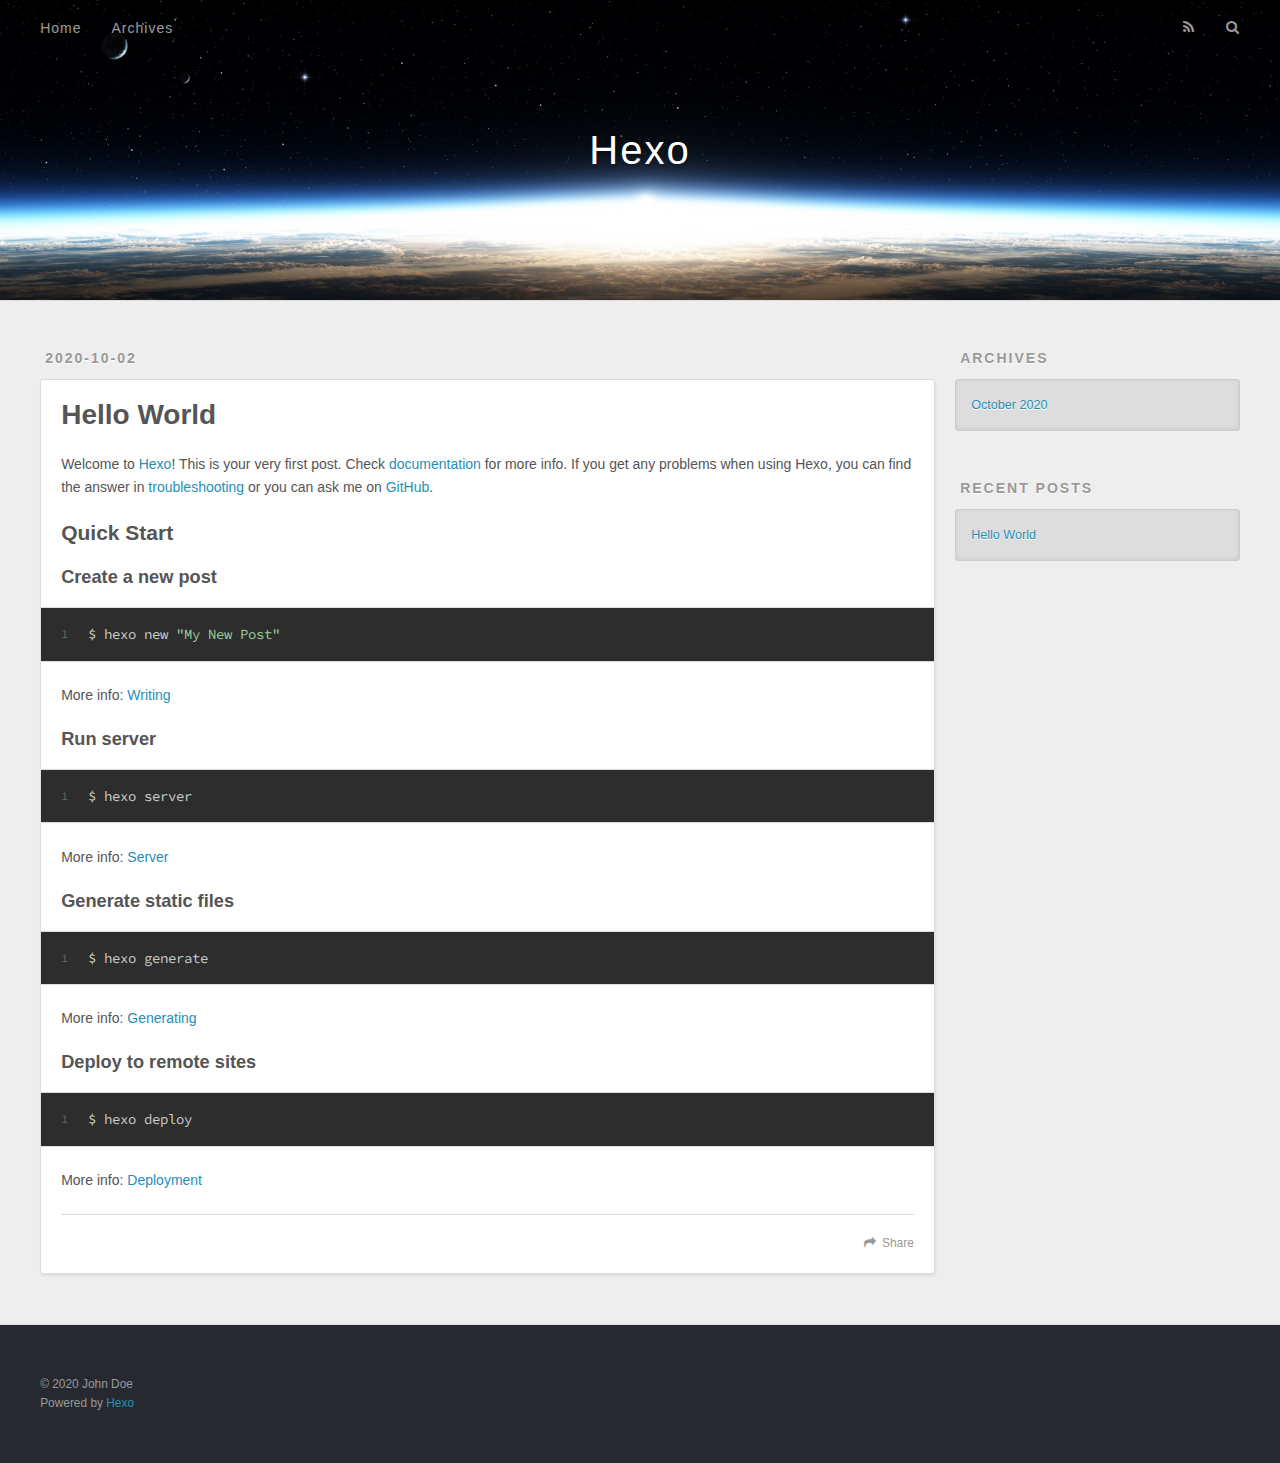
==== index.html @ 6ed50983 "Site updated: 2020-10-05 10:28:28" ====
<!DOCTYPE html>
<html>
<head>
  <meta charset="utf-8">
  

  
  <title>Hexo</title>
  <meta name="viewport" content="width=device-width, initial-scale=1, maximum-scale=1">
  <meta property="og:type" content="website">
<meta property="og:title" content="Hexo">
<meta property="og:url" content="http://example.com/index.html">
<meta property="og:site_name" content="Hexo">
<meta property="og:locale" content="en_US">
<meta property="article:author" content="John Doe">
<meta name="twitter:card" content="summary">
  
    <link rel="alternate" href="/atom.xml" title="Hexo" type="application/atom+xml">
  
  
    <link rel="icon" href="/favicon.png">
  
  
    <link href="//fonts.googleapis.com/css?family=Source+Code+Pro" rel="stylesheet" type="text/css">
  
  
<link rel="stylesheet" href="/css/style.css">

<meta name="generator" content="Hexo 5.2.0"></head>

<body>
  <div id="container">
    <div id="wrap">
      <header id="header">
  <div id="banner"></div>
  <div id="header-outer" class="outer">
    <div id="header-title" class="inner">
      <h1 id="logo-wrap">
        <a href="/" id="logo">Hexo</a>
      </h1>
      
    </div>
    <div id="header-inner" class="inner">
      <nav id="main-nav">
        <a id="main-nav-toggle" class="nav-icon"></a>
        
          <a class="main-nav-link" href="/">Home</a>
        
          <a class="main-nav-link" href="/archives">Archives</a>
        
      </nav>
      <nav id="sub-nav">
        
          <a id="nav-rss-link" class="nav-icon" href="/atom.xml" title="RSS Feed"></a>
        
        <a id="nav-search-btn" class="nav-icon" title="Search"></a>
      </nav>
      <div id="search-form-wrap">
        <form action="//google.com/search" method="get" accept-charset="UTF-8" class="search-form"><input type="search" name="q" class="search-form-input" placeholder="Search"><button type="submit" class="search-form-submit">&#xF002;</button><input type="hidden" name="sitesearch" value="http://example.com"></form>
      </div>
    </div>
  </div>
</header>
      <div class="outer">
        <section id="main">
  
    <article id="post-hello-world" class="article article-type-post" itemscope itemprop="blogPost">
  <div class="article-meta">
    <a href="/2020/10/02/hello-world/" class="article-date">
  <time datetime="2020-10-02T06:26:37.916Z" itemprop="datePublished">2020-10-02</time>
</a>
    
  </div>
  <div class="article-inner">
    
    
      <header class="article-header">
        
  
    <h1 itemprop="name">
      <a class="article-title" href="/2020/10/02/hello-world/">Hello World</a>
    </h1>
  

      </header>
    
    <div class="article-entry" itemprop="articleBody">
      
        <p>Welcome to <a target="_blank" rel="noopener" href="https://hexo.io/">Hexo</a>! This is your very first post. Check <a target="_blank" rel="noopener" href="https://hexo.io/docs/">documentation</a> for more info. If you get any problems when using Hexo, you can find the answer in <a target="_blank" rel="noopener" href="https://hexo.io/docs/troubleshooting.html">troubleshooting</a> or you can ask me on <a target="_blank" rel="noopener" href="https://github.com/hexojs/hexo/issues">GitHub</a>.</p>
<h2 id="Quick-Start"><a href="#Quick-Start" class="headerlink" title="Quick Start"></a>Quick Start</h2><h3 id="Create-a-new-post"><a href="#Create-a-new-post" class="headerlink" title="Create a new post"></a>Create a new post</h3><figure class="highlight bash"><table><tr><td class="gutter"><pre><span class="line">1</span><br></pre></td><td class="code"><pre><span class="line">$ hexo new <span class="string">&quot;My New Post&quot;</span></span><br></pre></td></tr></table></figure>

<p>More info: <a target="_blank" rel="noopener" href="https://hexo.io/docs/writing.html">Writing</a></p>
<h3 id="Run-server"><a href="#Run-server" class="headerlink" title="Run server"></a>Run server</h3><figure class="highlight bash"><table><tr><td class="gutter"><pre><span class="line">1</span><br></pre></td><td class="code"><pre><span class="line">$ hexo server</span><br></pre></td></tr></table></figure>

<p>More info: <a target="_blank" rel="noopener" href="https://hexo.io/docs/server.html">Server</a></p>
<h3 id="Generate-static-files"><a href="#Generate-static-files" class="headerlink" title="Generate static files"></a>Generate static files</h3><figure class="highlight bash"><table><tr><td class="gutter"><pre><span class="line">1</span><br></pre></td><td class="code"><pre><span class="line">$ hexo generate</span><br></pre></td></tr></table></figure>

<p>More info: <a target="_blank" rel="noopener" href="https://hexo.io/docs/generating.html">Generating</a></p>
<h3 id="Deploy-to-remote-sites"><a href="#Deploy-to-remote-sites" class="headerlink" title="Deploy to remote sites"></a>Deploy to remote sites</h3><figure class="highlight bash"><table><tr><td class="gutter"><pre><span class="line">1</span><br></pre></td><td class="code"><pre><span class="line">$ hexo deploy</span><br></pre></td></tr></table></figure>

<p>More info: <a target="_blank" rel="noopener" href="https://hexo.io/docs/one-command-deployment.html">Deployment</a></p>

      
    </div>
    <footer class="article-footer">
      <a data-url="http://example.com/2020/10/02/hello-world/" data-id="ckfrv7r8n0000nu8o061j69uf" class="article-share-link">Share</a>
      
      
    </footer>
  </div>
  
</article>


  


</section>
        
          <aside id="sidebar">
  
    

  
    

  
    
  
    
  <div class="widget-wrap">
    <h3 class="widget-title">Archives</h3>
    <div class="widget">
      <ul class="archive-list"><li class="archive-list-item"><a class="archive-list-link" href="/archives/2020/10/">October 2020</a></li></ul>
    </div>
  </div>


  
    
  <div class="widget-wrap">
    <h3 class="widget-title">Recent Posts</h3>
    <div class="widget">
      <ul>
        
          <li>
            <a href="/2020/10/02/hello-world/">Hello World</a>
          </li>
        
      </ul>
    </div>
  </div>

  
</aside>
        
      </div>
      <footer id="footer">
  
  <div class="outer">
    <div id="footer-info" class="inner">
      &copy; 2020 John Doe<br>
      Powered by <a href="http://hexo.io/" target="_blank">Hexo</a>
    </div>
  </div>
</footer>
    </div>
    <nav id="mobile-nav">
  
    <a href="/" class="mobile-nav-link">Home</a>
  
    <a href="/archives" class="mobile-nav-link">Archives</a>
  
</nav>
    

<script src="//ajax.googleapis.com/ajax/libs/jquery/2.0.3/jquery.min.js"></script>


  
<link rel="stylesheet" href="/fancybox/jquery.fancybox.css">

  
<script src="/fancybox/jquery.fancybox.pack.js"></script>




<script src="/js/script.js"></script>




  </div>
</body>
</html>
---- css/style.css ----
body {
  width: 100%;
}
body:before,
body:after {
  content: "";
  display: table;
}
body:after {
  clear: both;
}
html,
body,
div,
span,
applet,
object,
iframe,
h1,
h2,
h3,
h4,
h5,
h6,
p,
blockquote,
pre,
a,
abbr,
acronym,
address,
big,
cite,
code,
del,
dfn,
em,
img,
ins,
kbd,
q,
s,
samp,
small,
strike,
strong,
sub,
sup,
tt,
var,
dl,
dt,
dd,
ol,
ul,
li,
fieldset,
form,
label,
legend,
table,
caption,
tbody,
tfoot,
thead,
tr,
th,
td {
  margin: 0;
  padding: 0;
  border: 0;
  outline: 0;
  font-weight: inherit;
  font-style: inherit;
  font-family: inherit;
  font-size: 100%;
  vertical-align: baseline;
}
body {
  line-height: 1;
  color: #000;
  background: #fff;
}
ol,
ul {
  list-style: none;
}
table {
  border-collapse: separate;
  border-spacing: 0;
  vertical-align: middle;
}
caption,
th,
td {
  text-align: left;
  font-weight: normal;
  vertical-align: middle;
}
a img {
  border: none;
}
input,
button {
  margin: 0;
  padding: 0;
}
input::-moz-focus-inner,
button::-moz-focus-inner {
  border: 0;
  padding: 0;
}
@font-face {
  font-family: FontAwesome;
  font-style: normal;
  font-weight: normal;
  src: url("fonts/fontawesome-webfont.eot?v=#4.0.3");
  src: url("fonts/fontawesome-webfont.eot?#iefix&v=#4.0.3") format("embedded-opentype"), url("fonts/fontawesome-webfont.woff?v=#4.0.3") format("woff"), url("fonts/fontawesome-webfont.ttf?v=#4.0.3") format("truetype"), url("fonts/fontawesome-webfont.svg#fontawesomeregular?v=#4.0.3") format("svg");
}
html,
body,
#container {
  height: 100%;
}
body {
  background: #eee;
  font: 14px -apple-system, BlinkMacSystemFont, "Segoe UI", "Roboto", "Oxygen", "Ubuntu", "Cantarell", "Fira Sans", "Droid Sans", "Helvetica Neue", sans-serif;
  -webkit-text-size-adjust: 100%;
}
.outer {
  max-width: 1220px;
  margin: 0 auto;
  padding: 0 20px;
}
.outer:before,
.outer:after {
  content: "";
  display: table;
}
.outer:after {
  clear: both;
}
.inner {
  display: inline;
  float: left;
  width: 98.33333333333333%;
  margin: 0 0.833333333333333%;
}
.left,
.alignleft {
  float: left;
}
.right,
.alignright {
  float: right;
}
.clear {
  clear: both;
}
#container {
  position: relative;
}
.mobile-nav-on {
  overflow: hidden;
}
#wrap {
  height: 100%;
  width: 100%;
  position: absolute;
  top: 0;
  left: 0;
  -webkit-transition: 0.2s ease-out;
  -moz-transition: 0.2s ease-out;
  -ms-transition: 0.2s ease-out;
  transition: 0.2s ease-out;
  z-index: 1;
  background: #eee;
}
.mobile-nav-on #wrap {
  left: 280px;
}
@media screen and (min-width: 768px) {
  #main {
    display: inline;
    float: left;
    width: 73.33333333333333%;
    margin: 0 0.833333333333333%;
  }
}
.article-date,
.article-category-link,
.archive-year,
.widget-title {
  text-decoration: none;
  text-transform: uppercase;
  letter-spacing: 2px;
  color: #999;
  margin-bottom: 1em;
  margin-left: 5px;
  line-height: 1em;
  text-shadow: 0 1px #fff;
  font-weight: bold;
}
.article-inner,
.archive-article-inner {
  background: #fff;
  -webkit-box-shadow: 1px 2px 3px #ddd;
  box-shadow: 1px 2px 3px #ddd;
  border: 1px solid #ddd;
  border-radius: 3px;
}
.article-entry h1,
.widget h1 {
  font-size: 2em;
}
.article-entry h2,
.widget h2 {
  font-size: 1.5em;
}
.article-entry h3,
.widget h3 {
  font-size: 1.3em;
}
.article-entry h4,
.widget h4 {
  font-size: 1.2em;
}
.article-entry h5,
.widget h5 {
  font-size: 1em;
}
.article-entry h6,
.widget h6 {
  font-size: 1em;
  color: #999;
}
.article-entry hr,
.widget hr {
  border: 1px dashed #ddd;
}
.article-entry strong,
.widget strong {
  font-weight: bold;
}
.article-entry em,
.widget em,
.article-entry cite,
.widget cite {
  font-style: italic;
}
.article-entry sup,
.widget sup,
.article-entry sub,
.widget sub {
  font-size: 0.75em;
  line-height: 0;
  position: relative;
  vertical-align: baseline;
}
.article-entry sup,
.widget sup {
  top: -0.5em;
}
.article-entry sub,
.widget sub {
  bottom: -0.2em;
}
.article-entry small,
.widget small {
  font-size: 0.85em;
}
.article-entry acronym,
.widget acronym,
.article-entry abbr,
.widget abbr {
  border-bottom: 1px dotted;
}
.article-entry ul,
.widget ul,
.article-entry ol,
.widget ol,
.article-entry dl,
.widget dl {
  margin: 0 20px;
  line-height: 1.6em;
}
.article-entry ul ul,
.widget ul ul,
.article-entry ol ul,
.widget ol ul,
.article-entry ul ol,
.widget ul ol,
.article-entry ol ol,
.widget ol ol {
  margin-top: 0;
  margin-bottom: 0;
}
.article-entry ul,
.widget ul {
  list-style: disc;
}
.article-entry ol,
.widget ol {
  list-style: decimal;
}
.article-entry dt,
.widget dt {
  font-weight: bold;
}
#header {
  height: 300px;
  position: relative;
  border-bottom: 1px solid #ddd;
}
#header:before,
#header:after {
  content: "";
  position: absolute;
  left: 0;
  right: 0;
  height: 40px;
}
#header:before {
  top: 0;
  background: -webkit-linear-gradient(rgba(0,0,0,0.2), transparent);
  background: -moz-linear-gradient(rgba(0,0,0,0.2), transparent);
  background: -ms-linear-gradient(rgba(0,0,0,0.2), transparent);
  background: linear-gradient(rgba(0,0,0,0.2), transparent);
}
#header:after {
  bottom: 0;
  background: -webkit-linear-gradient(transparent, rgba(0,0,0,0.2));
  background: -moz-linear-gradient(transparent, rgba(0,0,0,0.2));
  background: -ms-linear-gradient(transparent, rgba(0,0,0,0.2));
  background: linear-gradient(transparent, rgba(0,0,0,0.2));
}
#header-outer {
  height: 100%;
  position: relative;
}
#header-inner {
  position: relative;
  overflow: hidden;
}
#banner {
  position: absolute;
  top: 0;
  left: 0;
  width: 100%;
  height: 100%;
  background: url("images/banner.jpg") center #000;
  -webkit-background-size: cover;
  -moz-background-size: cover;
  background-size: cover;
  z-index: -1;
}
#header-title {
  text-align: center;
  height: 40px;
  position: absolute;
  top: 50%;
  left: 0;
  margin-top: -20px;
}
#logo,
#subtitle {
  text-decoration: none;
  color: #fff;
  font-weight: 300;
  text-shadow: 0 1px 4px rgba(0,0,0,0.3);
}
#logo {
  font-size: 40px;
  line-height: 40px;
  letter-spacing: 2px;
}
#subtitle {
  font-size: 16px;
  line-height: 16px;
  letter-spacing: 1px;
}
#subtitle-wrap {
  margin-top: 16px;
}
#main-nav {
  float: left;
  margin-left: -15px;
}
.nav-icon,
.main-nav-link {
  float: left;
  color: #fff;
  opacity: 0.6;
  text-decoration: none;
  text-shadow: 0 1px rgba(0,0,0,0.2);
  -webkit-transition: opacity 0.2s;
  -moz-transition: opacity 0.2s;
  -ms-transition: opacity 0.2s;
  transition: opacity 0.2s;
  display: block;
  padding: 20px 15px;
}
.nav-icon:hover,
.main-nav-link:hover {
  opacity: 1;
}
.nav-icon {
  font-family: FontAwesome;
  text-align: center;
  font-size: 14px;
  width: 14px;
  height: 14px;
  padding: 20px 15px;
  position: relative;
  cursor: pointer;
}
.main-nav-link {
  font-weight: 300;
  letter-spacing: 1px;
}
@media screen and (max-width: 479px) {
  .main-nav-link {
    display: none;
  }
}
#main-nav-toggle {
  display: none;
}
#main-nav-toggle:before {
  content: "\f0c9";
}
@media screen and (max-width: 479px) {
  #main-nav-toggle {
    display: block;
  }
}
#sub-nav {
  float: right;
  margin-right: -15px;
}
#nav-rss-link:before {
  content: "\f09e";
}
#nav-search-btn:before {
  content: "\f002";
}
#search-form-wrap {
  position: absolute;
  top: 15px;
  width: 150px;
  height: 30px;
  right: -150px;
  opacity: 0;
  -webkit-transition: 0.2s ease-out;
  -moz-transition: 0.2s ease-out;
  -ms-transition: 0.2s ease-out;
  transition: 0.2s ease-out;
}
#search-form-wrap.on {
  opacity: 1;
  right: 0;
}
@media screen and (max-width: 479px) {
  #search-form-wrap {
    width: 100%;
    right: -100%;
  }
}
.search-form {
  position: absolute;
  top: 0;
  left: 0;
  right: 0;
  background: #fff;
  padding: 5px 15px;
  border-radius: 15px;
  -webkit-box-shadow: 0 0 10px rgba(0,0,0,0.3);
  box-shadow: 0 0 10px rgba(0,0,0,0.3);
}
.search-form-input {
  border: none;
  background: none;
  color: #555;
  width: 100%;
  font: 13px -apple-system, BlinkMacSystemFont, "Segoe UI", "Roboto", "Oxygen", "Ubuntu", "Cantarell", "Fira Sans", "Droid Sans", "Helvetica Neue", sans-serif;
  outline: none;
}
.search-form-input::-webkit-search-results-decoration,
.search-form-input::-webkit-search-cancel-button {
  -webkit-appearance: none;
}
.search-form-submit {
  position: absolute;
  top: 50%;
  right: 10px;
  margin-top: -7px;
  font: 13px FontAwesome;
  border: none;
  background: none;
  color: #bbb;
  cursor: pointer;
}
.search-form-submit:hover,
.search-form-submit:focus {
  color: #777;
}
.article {
  margin: 50px 0;
}
.article-inner {
  overflow: hidden;
}
.article-meta:before,
.article-meta:after {
  content: "";
  display: table;
}
.article-meta:after {
  clear: both;
}
.article-date {
  float: left;
}
.article-category {
  float: left;
  line-height: 1em;
  color: #ccc;
  text-shadow: 0 1px #fff;
  margin-left: 8px;
}
.article-category:before {
  content: "\2022";
}
.article-category-link {
  margin: 0 12px 1em;
}
.article-header {
  padding: 20px 20px 0;
}
.article-title {
  text-decoration: none;
  font-size: 2em;
  font-weight: bold;
  color: #555;
  line-height: 1.1em;
  -webkit-transition: color 0.2s;
  -moz-transition: color 0.2s;
  -ms-transition: color 0.2s;
  transition: color 0.2s;
}
a.article-title:hover {
  color: #258fb8;
}
.article-entry {
  color: #555;
  padding: 0 20px;
}
.article-entry:before,
.article-entry:after {
  content: "";
  display: table;
}
.article-entry:after {
  clear: both;
}
.article-entry p,
.article-entry table {
  line-height: 1.6em;
  margin: 1.6em 0;
}
.article-entry h1,
.article-entry h2,
.article-entry h3,
.article-entry h4,
.article-entry h5,
.article-entry h6 {
  font-weight: bold;
}
.article-entry h1,
.article-entry h2,
.article-entry h3,
.article-entry h4,
.article-entry h5,
.article-entry h6 {
  line-height: 1.1em;
  margin: 1.1em 0;
}
.article-entry a {
  color: #258fb8;
  text-decoration: none;
}
.article-entry a:hover {
  text-decoration: underline;
}
.article-entry ul,
.article-entry ol,
.article-entry dl {
  margin-top: 1.6em;
  margin-bottom: 1.6em;
}
.article-entry img,
.article-entry video {
  max-width: 100%;
  height: auto;
  display: block;
  margin: auto;
}
.article-entry iframe {
  border: none;
}
.article-entry table {
  width: 100%;
  border-collapse: collapse;
  border-spacing: 0;
}
.article-entry th {
  font-weight: bold;
  border-bottom: 3px solid #ddd;
  padding-bottom: 0.5em;
}
.article-entry td {
  border-bottom: 1px solid #ddd;
  padding: 10px 0;
}
.article-entry blockquote {
  font-family: Georgia, "Times New Roman", serif;
  font-size: 1.4em;
  margin: 1.6em 20px;
  text-align: center;
}
.article-entry blockquote footer {
  font-size: 14px;
  margin: 1.6em 0;
  font-family: -apple-system, BlinkMacSystemFont, "Segoe UI", "Roboto", "Oxygen", "Ubuntu", "Cantarell", "Fira Sans", "Droid Sans", "Helvetica Neue", sans-serif;
}
.article-entry blockquote footer cite:before {
  content: "—";
  padding: 0 0.5em;
}
.article-entry .pullquote {
  text-align: left;
  width: 45%;
  margin: 0;
}
.article-entry .pullquote.left {
  margin-left: 0.5em;
  margin-right: 1em;
}
.article-entry .pullquote.right {
  margin-right: 0.5em;
  margin-left: 1em;
}
.article-entry .caption {
  color: #999;
  display: block;
  font-size: 0.9em;
  margin-top: 0.5em;
  position: relative;
  text-align: center;
}
.article-entry .video-container {
  position: relative;
  padding-top: 56.25%;
  height: 0;
  overflow: hidden;
}
.article-entry .video-container iframe,
.article-entry .video-container object,
.article-entry .video-container embed {
  position: absolute;
  top: 0;
  left: 0;
  width: 100%;
  height: 100%;
  margin-top: 0;
}
.article-more-link a {
  display: inline-block;
  line-height: 1em;
  padding: 6px 15px;
  border-radius: 15px;
  background: #eee;
  color: #999;
  text-shadow: 0 1px #fff;
  text-decoration: none;
}
.article-more-link a:hover {
  background: #258fb8;
  color: #fff;
  text-decoration: none;
  text-shadow: 0 1px #1e7293;
}
.article-footer {
  font-size: 0.85em;
  line-height: 1.6em;
  border-top: 1px solid #ddd;
  padding-top: 1.6em;
  margin: 0 20px 20px;
}
.article-footer:before,
.article-footer:after {
  content: "";
  display: table;
}
.article-footer:after {
  clear: both;
}
.article-footer a {
  color: #999;
  text-decoration: none;
}
.article-footer a:hover {
  color: #555;
}
.article-tag-list-item {
  float: left;
  margin-right: 10px;
}
.article-tag-list-link:before {
  content: "#";
}
.article-comment-link {
  float: right;
}
.article-comment-link:before {
  content: "\f075";
  font-family: FontAwesome;
  padding-right: 8px;
}
.article-share-link {
  cursor: pointer;
  float: right;
  margin-left: 20px;
}
.article-share-link:before {
  content: "\f064";
  font-family: FontAwesome;
  padding-right: 6px;
}
#article-nav {
  position: relative;
}
#article-nav:before,
#article-nav:after {
  content: "";
  display: table;
}
#article-nav:after {
  clear: both;
}
@media screen and (min-width: 768px) {
  #article-nav {
    margin: 50px 0;
  }
  #article-nav:before {
    width: 8px;
    height: 8px;
    position: absolute;
    top: 50%;
    left: 50%;
    margin-top: -4px;
    margin-left: -4px;
    content: "";
    border-radius: 50%;
    background: #ddd;
    -webkit-box-shadow: 0 1px 2px #fff;
    box-shadow: 0 1px 2px #fff;
  }
}
.article-nav-link-wrap {
  text-decoration: none;
  text-shadow: 0 1px #fff;
  color: #999;
  -webkit-box-sizing: border-box;
  -moz-box-sizing: border-box;
  box-sizing: border-box;
  margin-top: 50px;
  text-align: center;
  display: block;
}
.article-nav-link-wrap:hover {
  color: #555;
}
@media screen and (min-width: 768px) {
  .article-nav-link-wrap {
    width: 50%;
    margin-top: 0;
  }
}
@media screen and (min-width: 768px) {
  #article-nav-newer {
    float: left;
    text-align: right;
    padding-right: 20px;
  }
}
@media screen and (min-width: 768px) {
  #article-nav-older {
    float: right;
    text-align: left;
    padding-left: 20px;
  }
}
.article-nav-caption {
  text-transform: uppercase;
  letter-spacing: 2px;
  color: #ddd;
  line-height: 1em;
  font-weight: bold;
}
#article-nav-newer .article-nav-caption {
  margin-right: -2px;
}
.article-nav-title {
  font-size: 0.85em;
  line-height: 1.6em;
  margin-top: 0.5em;
}
.article-share-box {
  position: absolute;
  display: none;
  background: #fff;
  -webkit-box-shadow: 1px 2px 10px rgba(0,0,0,0.2);
  box-shadow: 1px 2px 10px rgba(0,0,0,0.2);
  border-radius: 3px;
  margin-left: -145px;
  overflow: hidden;
  z-index: 1;
}
.article-share-box.on {
  display: block;
}
.article-share-input {
  width: 100%;
  background: none;
  -webkit-box-sizing: border-box;
  -moz-box-sizing: border-box;
  box-sizing: border-box;
  font: 14px -apple-system, BlinkMacSystemFont, "Segoe UI", "Roboto", "Oxygen", "Ubuntu", "Cantarell", "Fira Sans", "Droid Sans", "Helvetica Neue", sans-serif;
  padding: 0 15px;
  color: #555;
  outline: none;
  border: 1px solid #ddd;
  border-radius: 3px 3px 0 0;
  height: 36px;
  line-height: 36px;
}
.article-share-links {
  background: #eee;
}
.article-share-links:before,
.article-share-links:after {
  content: "";
  display: table;
}
.article-share-links:after {
  clear: both;
}
.article-share-twitter,
.article-share-facebook,
.article-share-pinterest,
.article-share-google {
  width: 50px;
  height: 36px;
  display: block;
  float: left;
  position: relative;
  color: #999;
  text-shadow: 0 1px #fff;
}
.article-share-twitter:before,
.article-share-facebook:before,
.article-share-pinterest:before,
.article-share-google:before {
  font-size: 20px;
  font-family: FontAwesome;
  width: 20px;
  height: 20px;
  position: absolute;
  top: 50%;
  left: 50%;
  margin-top: -10px;
  margin-left: -10px;
  text-align: center;
}
.article-share-twitter:hover,
.article-share-facebook:hover,
.article-share-pinterest:hover,
.article-share-google:hover {
  color: #fff;
}
.article-share-twitter:before {
  content: "\f099";
}
.article-share-twitter:hover {
  background: #00aced;
  text-shadow: 0 1px #008abe;
}
.article-share-facebook:before {
  content: "\f09a";
}
.article-share-facebook:hover {
  background: #3b5998;
  text-shadow: 0 1px #2f477a;
}
.article-share-pinterest:before {
  content: "\f0d2";
}
.article-share-pinterest:hover {
  background: #cb2027;
  text-shadow: 0 1px #a21a1f;
}
.article-share-google:before {
  content: "\f0d5";
}
.article-share-google:hover {
  background: #dd4b39;
  text-shadow: 0 1px #be3221;
}
.article-gallery {
  background: #000;
  position: relative;
}
.article-gallery-photos {
  position: relative;
  overflow: hidden;
}
.article-gallery-img {
  display: none;
  max-width: 100%;
}
.article-gallery-img:first-child {
  display: block;
}
.article-gallery-img.loaded {
  position: absolute;
  display: block;
}
.article-gallery-img img {
  display: block;
  max-width: 100%;
  margin: 0 auto;
}
#comments {
  background: #fff;
  -webkit-box-shadow: 1px 2px 3px #ddd;
  box-shadow: 1px 2px 3px #ddd;
  padding: 20px;
  border: 1px solid #ddd;
  border-radius: 3px;
  margin: 50px 0;
}
#comments a {
  color: #258fb8;
}
.archives-wrap {
  margin: 50px 0;
}
.archives:before,
.archives:after {
  content: "";
  display: table;
}
.archives:after {
  clear: both;
}
.archive-year-wrap {
  margin-bottom: 1em;
}
.archives {
  -webkit-column-gap: 10px;
  -moz-column-gap: 10px;
  column-gap: 10px;
}
@media screen and (min-width: 480px) and (max-width: 767px) {
  .archives {
    -webkit-column-count: 2;
    -moz-column-count: 2;
    column-count: 2;
  }
}
@media screen and (min-width: 768px) {
  .archives {
    -webkit-column-count: 3;
    -moz-column-count: 3;
    column-count: 3;
  }
}
.archive-article {
  -webkit-column-break-inside: avoid;
  page-break-inside: avoid;
  overflow: hidden;
  break-inside: avoid-column;
}
.archive-article-inner {
  padding: 10px;
  margin-bottom: 15px;
}
.archive-article-title {
  text-decoration: none;
  font-weight: bold;
  color: #555;
  -webkit-transition: color 0.2s;
  -moz-transition: color 0.2s;
  -ms-transition: color 0.2s;
  transition: color 0.2s;
  line-height: 1.6em;
}
.archive-article-title:hover {
  color: #258fb8;
}
.archive-article-footer {
  margin-top: 1em;
}
.archive-article-date {
  color: #999;
  text-decoration: none;
  font-size: 0.85em;
  line-height: 1em;
  margin-bottom: 0.5em;
  display: block;
}
#page-nav {
  margin: 50px auto;
  background: #fff;
  -webkit-box-shadow: 1px 2px 3px #ddd;
  box-shadow: 1px 2px 3px #ddd;
  border: 1px solid #ddd;
  border-radius: 3px;
  text-align: center;
  color: #999;
  overflow: hidden;
}
#page-nav:before,
#page-nav:after {
  content: "";
  display: table;
}
#page-nav:after {
  clear: both;
}
#page-nav a,
#page-nav span {
  padding: 10px 20px;
  line-height: 1;
  height: 2ex;
}
#page-nav a {
  color: #999;
  text-decoration: none;
}
#page-nav a:hover {
  background: #999;
  color: #fff;
}
#page-nav .prev {
  float: left;
}
#page-nav .next {
  float: right;
}
#page-nav .page-number {
  display: inline-block;
}
@media screen and (max-width: 479px) {
  #page-nav .page-number {
    display: none;
  }
}
#page-nav .current {
  color: #555;
  font-weight: bold;
}
#page-nav .space {
  color: #ddd;
}
#footer {
  background: #262a30;
  padding: 50px 0;
  border-top: 1px solid #ddd;
  color: #999;
}
#footer a {
  color: #258fb8;
  text-decoration: none;
}
#footer a:hover {
  text-decoration: underline;
}
#footer-info {
  line-height: 1.6em;
  font-size: 0.85em;
}
.article-entry pre,
.article-entry .highlight {
  background: #2d2d2d;
  margin: 0 -20px;
  padding: 15px 20px;
  border-style: solid;
  border-color: #ddd;
  border-width: 1px 0;
  overflow: auto;
  color: #ccc;
  line-height: 22.400000000000002px;
}
.article-entry .highlight .gutter pre,
.article-entry .gist .gist-file .gist-data .line-numbers {
  color: #666;
  font-size: 0.85em;
}
.article-entry pre,
.article-entry code {
  font-family: "Source Code Pro", Consolas, Monaco, Menlo, Consolas, monospace;
}
.article-entry code {
  background: #eee;
  text-shadow: 0 1px #fff;
  padding: 0 0.3em;
}
.article-entry pre code {
  background: none;
  text-shadow: none;
  padding: 0;
}
.article-entry .highlight pre {
  border: none;
  margin: 0;
  padding: 0;
}
.article-entry .highlight table {
  margin: 0;
  width: auto;
}
.article-entry .highlight td {
  border: none;
  padding: 0;
}
.article-entry .highlight figcaption {
  font-size: 0.85em;
  color: #999;
  line-height: 1em;
  margin-bottom: 1em;
}
.article-entry .highlight figcaption:before,
.article-entry .highlight figcaption:after {
  content: "";
  display: table;
}
.article-entry .highlight figcaption:after {
  clear: both;
}
.article-entry .highlight figcaption a {
  float: right;
}
.article-entry .highlight .gutter pre {
  text-align: right;
  padding-right: 20px;
}
.article-entry .highlight .line {
  height: 22.400000000000002px;
}
.article-entry .highlight .line.marked {
  background: #515151;
}
.article-entry .gist {
  margin: 0 -20px;
  border-style: solid;
  border-color: #ddd;
  border-width: 1px 0;
  background: #2d2d2d;
  padding: 15px 20px 15px 0;
}
.article-entry .gist .gist-file {
  border: none;
  font-family: "Source Code Pro", Consolas, Monaco, Menlo, Consolas, monospace;
  margin: 0;
}
.article-entry .gist .gist-file .gist-data {
  background: none;
  border: none;
}
.article-entry .gist .gist-file .gist-data .line-numbers {
  background: none;
  border: none;
  padding: 0 20px 0 0;
}
.article-entry .gist .gist-file .gist-data .line-data {
  padding: 0 !important;
}
.article-entry .gist .gist-file .highlight {
  margin: 0;
  padding: 0;
  border: none;
}
.article-entry .gist .gist-file .gist-meta {
  background: #2d2d2d;
  color: #999;
  font: 0.85em -apple-system, BlinkMacSystemFont, "Segoe UI", "Roboto", "Oxygen", "Ubuntu", "Cantarell", "Fira Sans", "Droid Sans", "Helvetica Neue", sans-serif;
  text-shadow: 0 0;
  padding: 0;
  margin-top: 1em;
  margin-left: 20px;
}
.article-entry .gist .gist-file .gist-meta a {
  color: #258fb8;
  font-weight: normal;
}
.article-entry .gist .gist-file .gist-meta a:hover {
  text-decoration: underline;
}
pre .comment,
pre .title {
  color: #999;
}
pre .variable,
pre .attribute,
pre .tag,
pre .regexp,
pre .ruby .constant,
pre .xml .tag .title,
pre .xml .pi,
pre .xml .doctype,
pre .html .doctype,
pre .css .id,
pre .css .class,
pre .css .pseudo {
  color: #f2777a;
}
pre .number,
pre .preprocessor,
pre .built_in,
pre .literal,
pre .params,
pre .constant {
  color: #f99157;
}
pre .class,
pre .ruby .class .title,
pre .css .rules .attribute {
  color: #9c9;
}
pre .string,
pre .value,
pre .inheritance,
pre .header,
pre .ruby .symbol,
pre .xml .cdata {
  color: #9c9;
}
pre .css .hexcolor {
  color: #6cc;
}
pre .function,
pre .python .decorator,
pre .python .title,
pre .ruby .function .title,
pre .ruby .title .keyword,
pre .perl .sub,
pre .javascript .title,
pre .coffeescript .title {
  color: #69c;
}
pre .keyword,
pre .javascript .function {
  color: #c9c;
}
@media screen and (max-width: 479px) {
  #mobile-nav {
    position: absolute;
    top: 0;
    left: 0;
    width: 280px;
    height: 100%;
    background: #191919;
    border-right: 1px solid #fff;
  }
}
@media screen and (max-width: 479px) {
  .mobile-nav-link {
    display: block;
    color: #999;
    text-decoration: none;
    padding: 15px 20px;
    font-weight: bold;
  }
  .mobile-nav-link:hover {
    color: #fff;
  }
}
@media screen and (min-width: 768px) {
  #sidebar {
    display: inline;
    float: left;
    width: 23.333333333333332%;
    margin: 0 0.833333333333333%;
  }
}
.widget-wrap {
  margin: 50px 0;
}
.widget {
  color: #777;
  text-shadow: 0 1px #fff;
  background: #ddd;
  -webkit-box-shadow: 0 -1px 4px #ccc inset;
  box-shadow: 0 -1px 4px #ccc inset;
  border: 1px solid #ccc;
  padding: 15px;
  border-radius: 3px;
}
.widget a {
  color: #258fb8;
  text-decoration: none;
}
.widget a:hover {
  text-decoration: underline;
}
.widget ul ul,
.widget ol ul,
.widget dl ul,
.widget ul ol,
.widget ol ol,
.widget dl ol,
.widget ul dl,
.widget ol dl,
.widget dl dl {
  margin-left: 15px;
  list-style: disc;
}
.widget {
  line-height: 1.6em;
  word-wrap: break-word;
  font-size: 0.9em;
}
.widget ul,
.widget ol {
  list-style: none;
  margin: 0;
}
.widget ul ul,
.widget ol ul,
.widget ul ol,
.widget ol ol {
  margin: 0 20px;
}
.widget ul ul,
.widget ol ul {
  list-style: disc;
}
.widget ul ol,
.widget ol ol {
  list-style: decimal;
}
.category-list-count,
.tag-list-count,
.archive-list-count {
  padding-left: 5px;
  color: #999;
  font-size: 0.85em;
}
.category-list-count:before,
.tag-list-count:before,
.archive-list-count:before {
  content: "(";
}
.category-list-count:after,
.tag-list-count:after,
.archive-list-count:after {
  content: ")";
}
.tagcloud a {
  margin-right: 5px;
  display: inline-block;
}
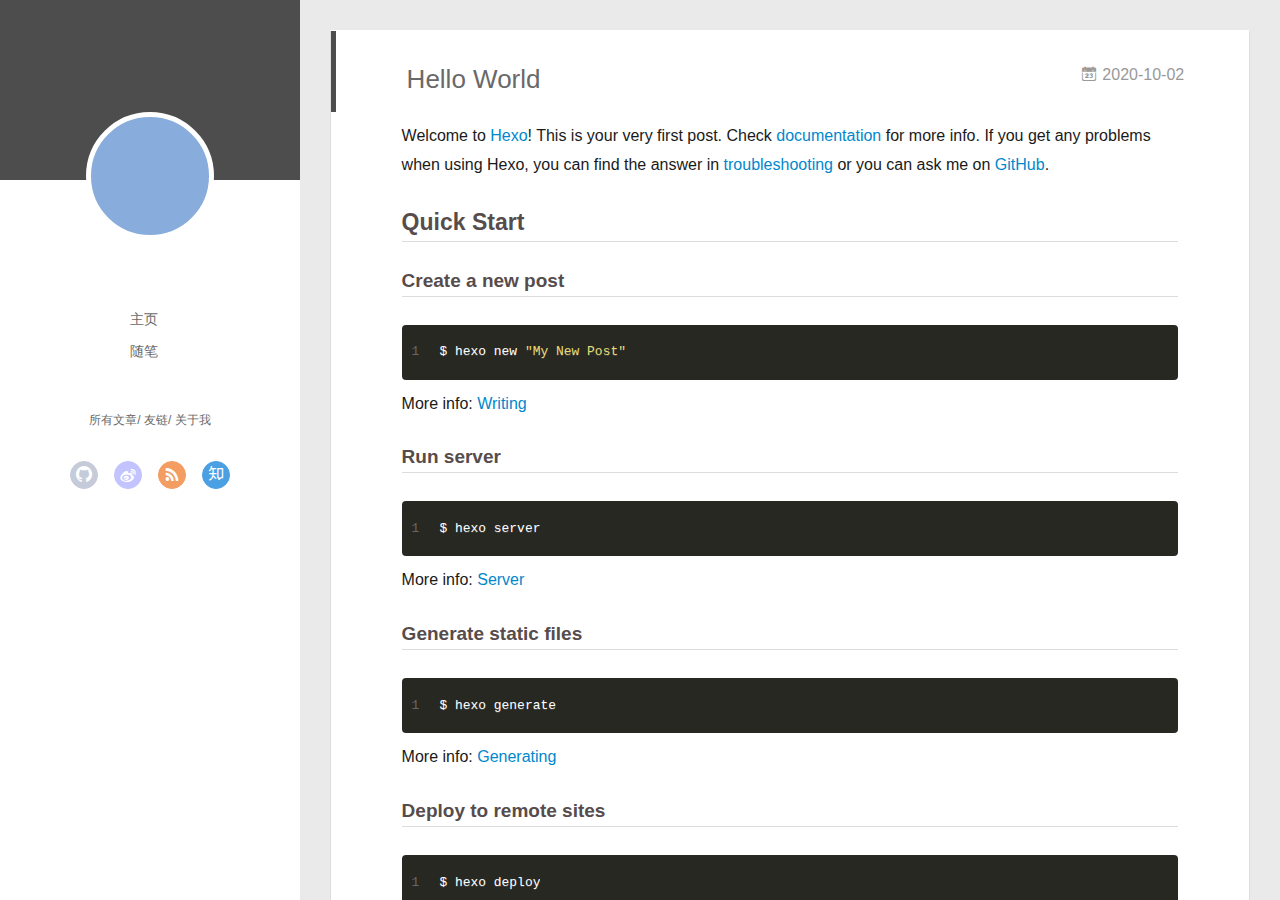
==== commit abdc23ac: "Site updated: 2020-10-05 10:48:00" ====
--- a/index.html
+++ b/index.html
@@ -3,8 +3,9 @@
 <head>
   <meta charset="utf-8">
   
-
-  
+  <meta name="renderer" content="webkit">
+  <meta http-equiv="X-UA-Compatible" content="IE=edge" >
+  <link rel="dns-prefetch" href="http://example.com">
   <title>Hexo</title>
   <meta name="viewport" content="width=device-width, initial-scale=1, maximum-scale=1">
   <meta property="og:type" content="website">
@@ -15,64 +16,144 @@
 <meta property="article:author" content="John Doe">
 <meta name="twitter:card" content="summary">
   
-    <link rel="alternate" href="/atom.xml" title="Hexo" type="application/atom+xml">
+    <link rel="alternative" href="/atom.xml" title="Hexo" type="application/atom+xml">
   
   
     <link rel="icon" href="/favicon.png">
   
-  
-    <link href="//fonts.googleapis.com/css?family=Source+Code+Pro" rel="stylesheet" type="text/css">
-  
-  
-<link rel="stylesheet" href="/css/style.css">
+  <link rel="stylesheet" type="text/css" href="/./main.0cf68a.css">
+  <style type="text/css">
+  
+    #container.show {
+      background: linear-gradient(200deg,#a0cfe4,#e8c37e);
+    }
+  </style>
+  
+
+  
 
 <meta name="generator" content="Hexo 5.2.0"></head>
 
 <body>
-  <div id="container">
-    <div id="wrap">
-      <header id="header">
-  <div id="banner"></div>
-  <div id="header-outer" class="outer">
-    <div id="header-title" class="inner">
-      <h1 id="logo-wrap">
-        <a href="/" id="logo">Hexo</a>
-      </h1>
-      
-    </div>
-    <div id="header-inner" class="inner">
-      <nav id="main-nav">
-        <a id="main-nav-toggle" class="nav-icon"></a>
-        
-          <a class="main-nav-link" href="/">Home</a>
-        
-          <a class="main-nav-link" href="/archives">Archives</a>
-        
-      </nav>
-      <nav id="sub-nav">
-        
-          <a id="nav-rss-link" class="nav-icon" href="/atom.xml" title="RSS Feed"></a>
-        
-        <a id="nav-search-btn" class="nav-icon" title="Search"></a>
-      </nav>
-      <div id="search-form-wrap">
-        <form action="//google.com/search" method="get" accept-charset="UTF-8" class="search-form"><input type="search" name="q" class="search-form-input" placeholder="Search"><button type="submit" class="search-form-submit">&#xF002;</button><input type="hidden" name="sitesearch" value="http://example.com"></form>
-      </div>
-    </div>
-  </div>
-</header>
-      <div class="outer">
-        <section id="main">
-  
-    <article id="post-hello-world" class="article article-type-post" itemscope itemprop="blogPost">
-  <div class="article-meta">
-    <a href="/2020/10/02/hello-world/" class="article-date">
-  <time datetime="2020-10-02T06:26:37.916Z" itemprop="datePublished">2020-10-02</time>
-</a>
-    
-  </div>
+  <div id="container" q-class="show:isCtnShow">
+    <canvas id="anm-canvas" class="anm-canvas"></canvas>
+    <div class="left-col" q-class="show:isShow">
+      
+<div class="overlay" style="background: #4d4d4d"></div>
+<div class="intrude-less">
+	<header id="header" class="inner">
+		<a href="/" class="profilepic">
+			<img src="" class="js-avatar">
+		</a>
+		<hgroup>
+		  <h1 class="header-author"><a href="/"></a></h1>
+		</hgroup>
+		
+
+		<nav class="header-menu">
+			<ul>
+			
+				<li><a href="/">主页</a></li>
+	        
+				<li><a href="/tags/%E9%9A%8F%E7%AC%94/">随笔</a></li>
+	        
+			</ul>
+		</nav>
+		<nav class="header-smart-menu">
+    		
+    			
+    			<a q-on="click: openSlider(e, 'innerArchive')" href="javascript:void(0)">所有文章</a>
+    			
+            
+    			
+    			<a q-on="click: openSlider(e, 'friends')" href="javascript:void(0)">友链</a>
+    			
+            
+    			
+    			<a q-on="click: openSlider(e, 'aboutme')" href="javascript:void(0)">关于我</a>
+    			
+            
+		</nav>
+		<nav class="header-nav">
+			<div class="social">
+				
+					<a class="github" target="_blank" href="#" title="github"><i class="icon-github"></i></a>
+		        
+					<a class="weibo" target="_blank" href="#" title="weibo"><i class="icon-weibo"></i></a>
+		        
+					<a class="rss" target="_blank" href="#" title="rss"><i class="icon-rss"></i></a>
+		        
+					<a class="zhihu" target="_blank" href="#" title="zhihu"><i class="icon-zhihu"></i></a>
+		        
+			</div>
+		</nav>
+	</header>		
+</div>
+
+    </div>
+    <div class="mid-col" q-class="show:isShow,hide:isShow|isFalse">
+      
+<nav id="mobile-nav">
+  	<div class="overlay js-overlay" style="background: #4d4d4d"></div>
+	<div class="btnctn js-mobile-btnctn">
+  		<div class="slider-trigger list" q-on="click: openSlider(e)"><i class="icon icon-sort"></i></div>
+	</div>
+	<div class="intrude-less">
+		<header id="header" class="inner">
+			<div class="profilepic">
+				<img src="" class="js-avatar">
+			</div>
+			<hgroup>
+			  <h1 class="header-author js-header-author"></h1>
+			</hgroup>
+			
+			
+			
+				
+			
+				
+			
+			
+			
+			<nav class="header-nav">
+				<div class="social">
+					
+						<a class="github" target="_blank" href="#" title="github"><i class="icon-github"></i></a>
+			        
+						<a class="weibo" target="_blank" href="#" title="weibo"><i class="icon-weibo"></i></a>
+			        
+						<a class="rss" target="_blank" href="#" title="rss"><i class="icon-rss"></i></a>
+			        
+						<a class="zhihu" target="_blank" href="#" title="zhihu"><i class="icon-zhihu"></i></a>
+			        
+				</div>
+			</nav>
+
+			<nav class="header-menu js-header-menu">
+				<ul style="width: 50%">
+				
+				
+					<li style="width: 50%"><a href="/">主页</a></li>
+		        
+					<li style="width: 50%"><a href="/tags/%E9%9A%8F%E7%AC%94/">随笔</a></li>
+		        
+				</ul>
+			</nav>
+		</header>				
+	</div>
+	<div class="mobile-mask" style="display:none" q-show="isShow"></div>
+</nav>
+
+      <div id="wrapper" class="body-wrap">
+        <div class="menu-l">
+          <div class="canvas-wrap">
+            <canvas data-colors="#eaeaea" data-sectionHeight="100" data-contentId="js-content" id="myCanvas1" class="anm-canvas"></canvas>
+          </div>
+          <div id="js-content" class="content-ll">
+            
+  
+    <article id="post-hello-world" class="article article-type-post  article-index" itemscope itemprop="blogPost">
   <div class="article-inner">
-    
     
       <header class="article-header">
         
@@ -82,6 +163,11 @@
     </h1>
   
 
+        
+        <a href="/2020/10/02/hello-world/" class="archive-article-date">
+  	<time datetime="2020-10-02T06:26:37.916Z" itemprop="datePublished"><i class="icon-calendar icon"></i>2020-10-02</time>
+</a>
+        
       </header>
     
     <div class="article-entry" itemprop="articleBody">
@@ -101,96 +187,292 @@
 <p>More info: <a target="_blank" rel="noopener" href="https://hexo.io/docs/one-command-deployment.html">Deployment</a></p>
 
       
-    </div>
-    <footer class="article-footer">
-      <a data-url="http://example.com/2020/10/02/hello-world/" data-id="ckfrv7r8n0000nu8o061j69uf" class="article-share-link">Share</a>
-      
-      
-    </footer>
+
+      
+    </div>
+    <div class="article-info article-info-index">
+      
+      
+      
+
+      
+        <p class="article-more-link">
+          <a class="article-more-a" href="/2020/10/02/hello-world/">展开全文 >></a>
+        </p>
+      
+
+      
+      <div class="clearfix"></div>
+    </div>
   </div>
-  
 </article>
 
-
-  
-
-
-</section>
-        
-          <aside id="sidebar">
-  
-    
-
-  
-    
-
-  
-    
-  
-    
-  <div class="widget-wrap">
-    <h3 class="widget-title">Archives</h3>
-    <div class="widget">
-      <ul class="archive-list"><li class="archive-list-item"><a class="archive-list-link" href="/archives/2020/10/">October 2020</a></li></ul>
-    </div>
-  </div>
-
-
-  
-    
-  <div class="widget-wrap">
-    <h3 class="widget-title">Recent Posts</h3>
-    <div class="widget">
-      <ul>
-        
-          <li>
-            <a href="/2020/10/02/hello-world/">Hello World</a>
-          </li>
-        
-      </ul>
-    </div>
-  </div>
-
-  
+<aside class="wrap-side-operation">
+    <div class="mod-side-operation">
+        
+        <div class="jump-container" id="js-jump-container" style="display:none;">
+            <a href="javascript:void(0)" class="mod-side-operation__jump-to-top">
+                <i class="icon-font icon-back"></i>
+            </a>
+            <div id="js-jump-plan-container" class="jump-plan-container" style="top: -11px;">
+                <i class="icon-font icon-plane jump-plane"></i>
+            </div>
+        </div>
+        
+        
+    </div>
 </aside>
-        
+
+
+
+
+  
+  
+
+
+          </div>
+        </div>
       </div>
       <footer id="footer">
-  
   <div class="outer">
-    <div id="footer-info" class="inner">
-      &copy; 2020 John Doe<br>
-      Powered by <a href="http://hexo.io/" target="_blank">Hexo</a>
+    <div id="footer-info">
+    	<div class="footer-left">
+    		&copy; 2020 John Doe
+    	</div>
+      	<div class="footer-right">
+      		<a href="http://hexo.io/" target="_blank">Hexo</a>  Theme <a href="https://github.com/litten/hexo-theme-yilia" target="_blank">Yilia</a> by Litten
+      	</div>
     </div>
   </div>
 </footer>
     </div>
-    <nav id="mobile-nav">
-  
-    <a href="/" class="mobile-nav-link">Home</a>
-  
-    <a href="/archives" class="mobile-nav-link">Archives</a>
-  
-</nav>
-    
-
-<script src="//ajax.googleapis.com/ajax/libs/jquery/2.0.3/jquery.min.js"></script>
-
-
-  
-<link rel="stylesheet" href="/fancybox/jquery.fancybox.css">
-
-  
-<script src="/fancybox/jquery.fancybox.pack.js"></script>
-
-
-
-
-<script src="/js/script.js"></script>
-
-
-
-
+    <script>
+	var yiliaConfig = {
+		mathjax: false,
+		isHome: true,
+		isPost: false,
+		isArchive: false,
+		isTag: false,
+		isCategory: false,
+		open_in_new: false,
+		toc_hide_index: true,
+		root: "/",
+		innerArchive: true,
+		showTags: false
+	}
+</script>
+
+<script>!function(t){function n(e){if(r[e])return r[e].exports;var i=r[e]={exports:{},id:e,loaded:!1};return t[e].call(i.exports,i,i.exports,n),i.loaded=!0,i.exports}var r={};n.m=t,n.c=r,n.p="./",n(0)}([function(t,n,r){r(195),t.exports=r(191)},function(t,n,r){var e=r(3),i=r(52),o=r(27),u=r(28),c=r(53),f="prototype",a=function(t,n,r){var s,l,h,v,p=t&a.F,d=t&a.G,y=t&a.S,g=t&a.P,b=t&a.B,m=d?e:y?e[n]||(e[n]={}):(e[n]||{})[f],x=d?i:i[n]||(i[n]={}),w=x[f]||(x[f]={});d&&(r=n);for(s in r)l=!p&&m&&void 0!==m[s],h=(l?m:r)[s],v=b&&l?c(h,e):g&&"function"==typeof h?c(Function.call,h):h,m&&u(m,s,h,t&a.U),x[s]!=h&&o(x,s,v),g&&w[s]!=h&&(w[s]=h)};e.core=i,a.F=1,a.G=2,a.S=4,a.P=8,a.B=16,a.W=32,a.U=64,a.R=128,t.exports=a},function(t,n,r){var e=r(6);t.exports=function(t){if(!e(t))throw TypeError(t+" is not an object!");return t}},function(t,n){var r=t.exports="undefined"!=typeof window&&window.Math==Math?window:"undefined"!=typeof self&&self.Math==Math?self:Function("return this")();"number"==typeof __g&&(__g=r)},function(t,n){t.exports=function(t){try{return!!t()}catch(t){return!0}}},function(t,n){var r=t.exports="undefined"!=typeof window&&window.Math==Math?window:"undefined"!=typeof self&&self.Math==Math?self:Function("return this")();"number"==typeof __g&&(__g=r)},function(t,n){t.exports=function(t){return"object"==typeof t?null!==t:"function"==typeof t}},function(t,n,r){var e=r(126)("wks"),i=r(76),o=r(3).Symbol,u="function"==typeof o;(t.exports=function(t){return e[t]||(e[t]=u&&o[t]||(u?o:i)("Symbol."+t))}).store=e},function(t,n){var r={}.hasOwnProperty;t.exports=function(t,n){return r.call(t,n)}},function(t,n,r){var e=r(94),i=r(33);t.exports=function(t){return e(i(t))}},function(t,n,r){t.exports=!r(4)(function(){return 7!=Object.defineProperty({},"a",{get:function(){return 7}}).a})},function(t,n,r){var e=r(2),i=r(167),o=r(50),u=Object.defineProperty;n.f=r(10)?Object.defineProperty:function(t,n,r){if(e(t),n=o(n,!0),e(r),i)try{return u(t,n,r)}catch(t){}if("get"in r||"set"in r)throw TypeError("Accessors not supported!");return"value"in r&&(t[n]=r.value),t}},function(t,n,r){t.exports=!r(18)(function(){return 7!=Object.defineProperty({},"a",{get:function(){return 7}}).a})},function(t,n,r){var e=r(14),i=r(22);t.exports=r(12)?function(t,n,r){return e.f(t,n,i(1,r))}:function(t,n,r){return t[n]=r,t}},function(t,n,r){var e=r(20),i=r(58),o=r(42),u=Object.defineProperty;n.f=r(12)?Object.defineProperty:function(t,n,r){if(e(t),n=o(n,!0),e(r),i)try{return u(t,n,r)}catch(t){}if("get"in r||"set"in r)throw TypeError("Accessors not supported!");return"value"in r&&(t[n]=r.value),t}},function(t,n,r){var e=r(40)("wks"),i=r(23),o=r(5).Symbol,u="function"==typeof o;(t.exports=function(t){return e[t]||(e[t]=u&&o[t]||(u?o:i)("Symbol."+t))}).store=e},function(t,n,r){var e=r(67),i=Math.min;t.exports=function(t){return t>0?i(e(t),9007199254740991):0}},function(t,n,r){var e=r(46);t.exports=function(t){return Object(e(t))}},function(t,n){t.exports=function(t){try{return!!t()}catch(t){return!0}}},function(t,n,r){var e=r(63),i=r(34);t.exports=Object.keys||function(t){return e(t,i)}},function(t,n,r){var e=r(21);t.exports=function(t){if(!e(t))throw TypeError(t+" is not an object!");return t}},function(t,n){t.exports=function(t){return"object"==typeof t?null!==t:"function"==typeof t}},function(t,n){t.exports=function(t,n){return{enumerable:!(1&t),configurable:!(2&t),writable:!(4&t),value:n}}},function(t,n){var r=0,e=Math.random();t.exports=function(t){return"Symbol(".concat(void 0===t?"":t,")_",(++r+e).toString(36))}},function(t,n){var r={}.hasOwnProperty;t.exports=function(t,n){return r.call(t,n)}},function(t,n){var r=t.exports={version:"2.4.0"};"number"==typeof __e&&(__e=r)},function(t,n){t.exports=function(t){if("function"!=typeof t)throw TypeError(t+" is not a function!");return t}},function(t,n,r){var e=r(11),i=r(66);t.exports=r(10)?function(t,n,r){return e.f(t,n,i(1,r))}:function(t,n,r){return t[n]=r,t}},function(t,n,r){var e=r(3),i=r(27),o=r(24),u=r(76)("src"),c="toString",f=Function[c],a=(""+f).split(c);r(52).inspectSource=function(t){return f.call(t)},(t.exports=function(t,n,r,c){var f="function"==typeof r;f&&(o(r,"name")||i(r,"name",n)),t[n]!==r&&(f&&(o(r,u)||i(r,u,t[n]?""+t[n]:a.join(String(n)))),t===e?t[n]=r:c?t[n]?t[n]=r:i(t,n,r):(delete t[n],i(t,n,r)))})(Function.prototype,c,function(){return"function"==typeof this&&this[u]||f.call(this)})},function(t,n,r){var e=r(1),i=r(4),o=r(46),u=function(t,n,r,e){var i=String(o(t)),u="<"+n;return""!==r&&(u+=" "+r+'="'+String(e).replace(/"/g,"&quot;")+'"'),u+">"+i+"</"+n+">"};t.exports=function(t,n){var r={};r[t]=n(u),e(e.P+e.F*i(function(){var n=""[t]('"');return n!==n.toLowerCase()||n.split('"').length>3}),"String",r)}},function(t,n,r){var e=r(115),i=r(46);t.exports=function(t){return e(i(t))}},function(t,n,r){var e=r(116),i=r(66),o=r(30),u=r(50),c=r(24),f=r(167),a=Object.getOwnPropertyDescriptor;n.f=r(10)?a:function(t,n){if(t=o(t),n=u(n,!0),f)try{return a(t,n)}catch(t){}if(c(t,n))return i(!e.f.call(t,n),t[n])}},function(t,n,r){var e=r(24),i=r(17),o=r(145)("IE_PROTO"),u=Object.prototype;t.exports=Object.getPrototypeOf||function(t){return t=i(t),e(t,o)?t[o]:"function"==typeof t.constructor&&t instanceof t.constructor?t.constructor.prototype:t instanceof Object?u:null}},function(t,n){t.exports=function(t){if(void 0==t)throw TypeError("Can't call method on  "+t);return t}},function(t,n){t.exports="constructor,hasOwnProperty,isPrototypeOf,propertyIsEnumerable,toLocaleString,toString,valueOf".split(",")},function(t,n){t.exports={}},function(t,n){t.exports=!0},function(t,n){n.f={}.propertyIsEnumerable},function(t,n,r){var e=r(14).f,i=r(8),o=r(15)("toStringTag");t.exports=function(t,n,r){t&&!i(t=r?t:t.prototype,o)&&e(t,o,{configurable:!0,value:n})}},function(t,n,r){var e=r(40)("keys"),i=r(23);t.exports=function(t){return e[t]||(e[t]=i(t))}},function(t,n,r){var e=r(5),i="__core-js_shared__",o=e[i]||(e[i]={});t.exports=function(t){return o[t]||(o[t]={})}},function(t,n){var r=Math.ceil,e=Math.floor;t.exports=function(t){return isNaN(t=+t)?0:(t>0?e:r)(t)}},function(t,n,r){var e=r(21);t.exports=function(t,n){if(!e(t))return t;var r,i;if(n&&"function"==typeof(r=t.toString)&&!e(i=r.call(t)))return i;if("function"==typeof(r=t.valueOf)&&!e(i=r.call(t)))return i;if(!n&&"function"==typeof(r=t.toString)&&!e(i=r.call(t)))return i;throw TypeError("Can't convert object to primitive value")}},function(t,n,r){var e=r(5),i=r(25),o=r(36),u=r(44),c=r(14).f;t.exports=function(t){var n=i.Symbol||(i.Symbol=o?{}:e.Symbol||{});"_"==t.charAt(0)||t in n||c(n,t,{value:u.f(t)})}},function(t,n,r){n.f=r(15)},function(t,n){var r={}.toString;t.exports=function(t){return r.call(t).slice(8,-1)}},function(t,n){t.exports=function(t){if(void 0==t)throw TypeError("Can't call method on  "+t);return t}},function(t,n,r){var e=r(4);t.exports=function(t,n){return!!t&&e(function(){n?t.call(null,function(){},1):t.call(null)})}},function(t,n,r){var e=r(53),i=r(115),o=r(17),u=r(16),c=r(203);t.exports=function(t,n){var r=1==t,f=2==t,a=3==t,s=4==t,l=6==t,h=5==t||l,v=n||c;return function(n,c,p){for(var d,y,g=o(n),b=i(g),m=e(c,p,3),x=u(b.length),w=0,S=r?v(n,x):f?v(n,0):void 0;x>w;w++)if((h||w in b)&&(d=b[w],y=m(d,w,g),t))if(r)S[w]=y;else if(y)switch(t){case 3:return!0;case 5:return d;case 6:return w;case 2:S.push(d)}else if(s)return!1;return l?-1:a||s?s:S}}},function(t,n,r){var e=r(1),i=r(52),o=r(4);t.exports=function(t,n){var r=(i.Object||{})[t]||Object[t],u={};u[t]=n(r),e(e.S+e.F*o(function(){r(1)}),"Object",u)}},function(t,n,r){var e=r(6);t.exports=function(t,n){if(!e(t))return t;var r,i;if(n&&"function"==typeof(r=t.toString)&&!e(i=r.call(t)))return i;if("function"==typeof(r=t.valueOf)&&!e(i=r.call(t)))return i;if(!n&&"function"==typeof(r=t.toString)&&!e(i=r.call(t)))return i;throw TypeError("Can't convert object to primitive value")}},function(t,n,r){var e=r(5),i=r(25),o=r(91),u=r(13),c="prototype",f=function(t,n,r){var a,s,l,h=t&f.F,v=t&f.G,p=t&f.S,d=t&f.P,y=t&f.B,g=t&f.W,b=v?i:i[n]||(i[n]={}),m=b[c],x=v?e:p?e[n]:(e[n]||{})[c];v&&(r=n);for(a in r)(s=!h&&x&&void 0!==x[a])&&a in b||(l=s?x[a]:r[a],b[a]=v&&"function"!=typeof x[a]?r[a]:y&&s?o(l,e):g&&x[a]==l?function(t){var n=function(n,r,e){if(this instanceof t){switch(arguments.length){case 0:return new t;case 1:return new t(n);case 2:return new t(n,r)}return new t(n,r,e)}return t.apply(this,arguments)};return n[c]=t[c],n}(l):d&&"function"==typeof l?o(Function.call,l):l,d&&((b.virtual||(b.virtual={}))[a]=l,t&f.R&&m&&!m[a]&&u(m,a,l)))};f.F=1,f.G=2,f.S=4,f.P=8,f.B=16,f.W=32,f.U=64,f.R=128,t.exports=f},function(t,n){var r=t.exports={version:"2.4.0"};"number"==typeof __e&&(__e=r)},function(t,n,r){var e=r(26);t.exports=function(t,n,r){if(e(t),void 0===n)return t;switch(r){case 1:return function(r){return t.call(n,r)};case 2:return function(r,e){return t.call(n,r,e)};case 3:return function(r,e,i){return t.call(n,r,e,i)}}return function(){return t.apply(n,arguments)}}},function(t,n,r){var e=r(183),i=r(1),o=r(126)("metadata"),u=o.store||(o.store=new(r(186))),c=function(t,n,r){var i=u.get(t);if(!i){if(!r)return;u.set(t,i=new e)}var o=i.get(n);if(!o){if(!r)return;i.set(n,o=new e)}return o},f=function(t,n,r){var e=c(n,r,!1);return void 0!==e&&e.has(t)},a=function(t,n,r){var e=c(n,r,!1);return void 0===e?void 0:e.get(t)},s=function(t,n,r,e){c(r,e,!0).set(t,n)},l=function(t,n){var r=c(t,n,!1),e=[];return r&&r.forEach(function(t,n){e.push(n)}),e},h=function(t){return void 0===t||"symbol"==typeof t?t:String(t)},v=function(t){i(i.S,"Reflect",t)};t.exports={store:u,map:c,has:f,get:a,set:s,keys:l,key:h,exp:v}},function(t,n,r){"use strict";if(r(10)){var e=r(69),i=r(3),o=r(4),u=r(1),c=r(127),f=r(152),a=r(53),s=r(68),l=r(66),h=r(27),v=r(73),p=r(67),d=r(16),y=r(75),g=r(50),b=r(24),m=r(180),x=r(114),w=r(6),S=r(17),_=r(137),O=r(70),E=r(32),P=r(71).f,j=r(154),F=r(76),M=r(7),A=r(48),N=r(117),T=r(146),I=r(155),k=r(80),L=r(123),R=r(74),C=r(130),D=r(160),U=r(11),W=r(31),G=U.f,B=W.f,V=i.RangeError,z=i.TypeError,q=i.Uint8Array,K="ArrayBuffer",J="Shared"+K,Y="BYTES_PER_ELEMENT",H="prototype",$=Array[H],X=f.ArrayBuffer,Q=f.DataView,Z=A(0),tt=A(2),nt=A(3),rt=A(4),et=A(5),it=A(6),ot=N(!0),ut=N(!1),ct=I.values,ft=I.keys,at=I.entries,st=$.lastIndexOf,lt=$.reduce,ht=$.reduceRight,vt=$.join,pt=$.sort,dt=$.slice,yt=$.toString,gt=$.toLocaleString,bt=M("iterator"),mt=M("toStringTag"),xt=F("typed_constructor"),wt=F("def_constructor"),St=c.CONSTR,_t=c.TYPED,Ot=c.VIEW,Et="Wrong length!",Pt=A(1,function(t,n){return Tt(T(t,t[wt]),n)}),jt=o(function(){return 1===new q(new Uint16Array([1]).buffer)[0]}),Ft=!!q&&!!q[H].set&&o(function(){new q(1).set({})}),Mt=function(t,n){if(void 0===t)throw z(Et);var r=+t,e=d(t);if(n&&!m(r,e))throw V(Et);return e},At=function(t,n){var r=p(t);if(r<0||r%n)throw V("Wrong offset!");return r},Nt=function(t){if(w(t)&&_t in t)return t;throw z(t+" is not a typed array!")},Tt=function(t,n){if(!(w(t)&&xt in t))throw z("It is not a typed array constructor!");return new t(n)},It=function(t,n){return kt(T(t,t[wt]),n)},kt=function(t,n){for(var r=0,e=n.length,i=Tt(t,e);e>r;)i[r]=n[r++];return i},Lt=function(t,n,r){G(t,n,{get:function(){return this._d[r]}})},Rt=function(t){var n,r,e,i,o,u,c=S(t),f=arguments.length,s=f>1?arguments[1]:void 0,l=void 0!==s,h=j(c);if(void 0!=h&&!_(h)){for(u=h.call(c),e=[],n=0;!(o=u.next()).done;n++)e.push(o.value);c=e}for(l&&f>2&&(s=a(s,arguments[2],2)),n=0,r=d(c.length),i=Tt(this,r);r>n;n++)i[n]=l?s(c[n],n):c[n];return i},Ct=function(){for(var t=0,n=arguments.length,r=Tt(this,n);n>t;)r[t]=arguments[t++];return r},Dt=!!q&&o(function(){gt.call(new q(1))}),Ut=function(){return gt.apply(Dt?dt.call(Nt(this)):Nt(this),arguments)},Wt={copyWithin:function(t,n){return D.call(Nt(this),t,n,arguments.length>2?arguments[2]:void 0)},every:function(t){return rt(Nt(this),t,arguments.length>1?arguments[1]:void 0)},fill:function(t){return C.apply(Nt(this),arguments)},filter:function(t){return It(this,tt(Nt(this),t,arguments.length>1?arguments[1]:void 0))},find:function(t){return et(Nt(this),t,arguments.length>1?arguments[1]:void 0)},findIndex:function(t){return it(Nt(this),t,arguments.length>1?arguments[1]:void 0)},forEach:function(t){Z(Nt(this),t,arguments.length>1?arguments[1]:void 0)},indexOf:function(t){return ut(Nt(this),t,arguments.length>1?arguments[1]:void 0)},includes:function(t){return ot(Nt(this),t,arguments.length>1?arguments[1]:void 0)},join:function(t){return vt.apply(Nt(this),arguments)},lastIndexOf:function(t){return st.apply(Nt(this),arguments)},map:function(t){return Pt(Nt(this),t,arguments.length>1?arguments[1]:void 0)},reduce:function(t){return lt.apply(Nt(this),arguments)},reduceRight:function(t){return ht.apply(Nt(this),arguments)},reverse:function(){for(var t,n=this,r=Nt(n).length,e=Math.floor(r/2),i=0;i<e;)t=n[i],n[i++]=n[--r],n[r]=t;return n},some:function(t){return nt(Nt(this),t,arguments.length>1?arguments[1]:void 0)},sort:function(t){return pt.call(Nt(this),t)},subarray:function(t,n){var r=Nt(this),e=r.length,i=y(t,e);return new(T(r,r[wt]))(r.buffer,r.byteOffset+i*r.BYTES_PER_ELEMENT,d((void 0===n?e:y(n,e))-i))}},Gt=function(t,n){return It(this,dt.call(Nt(this),t,n))},Bt=function(t){Nt(this);var n=At(arguments[1],1),r=this.length,e=S(t),i=d(e.length),o=0;if(i+n>r)throw V(Et);for(;o<i;)this[n+o]=e[o++]},Vt={entries:function(){return at.call(Nt(this))},keys:function(){return ft.call(Nt(this))},values:function(){return ct.call(Nt(this))}},zt=function(t,n){return w(t)&&t[_t]&&"symbol"!=typeof n&&n in t&&String(+n)==String(n)},qt=function(t,n){return zt(t,n=g(n,!0))?l(2,t[n]):B(t,n)},Kt=function(t,n,r){return!(zt(t,n=g(n,!0))&&w(r)&&b(r,"value"))||b(r,"get")||b(r,"set")||r.configurable||b(r,"writable")&&!r.writable||b(r,"enumerable")&&!r.enumerable?G(t,n,r):(t[n]=r.value,t)};St||(W.f=qt,U.f=Kt),u(u.S+u.F*!St,"Object",{getOwnPropertyDescriptor:qt,defineProperty:Kt}),o(function(){yt.call({})})&&(yt=gt=function(){return vt.call(this)});var Jt=v({},Wt);v(Jt,Vt),h(Jt,bt,Vt.values),v(Jt,{slice:Gt,set:Bt,constructor:function(){},toString:yt,toLocaleString:Ut}),Lt(Jt,"buffer","b"),Lt(Jt,"byteOffset","o"),Lt(Jt,"byteLength","l"),Lt(Jt,"length","e"),G(Jt,mt,{get:function(){return this[_t]}}),t.exports=function(t,n,r,f){f=!!f;var a=t+(f?"Clamped":"")+"Array",l="Uint8Array"!=a,v="get"+t,p="set"+t,y=i[a],g=y||{},b=y&&E(y),m=!y||!c.ABV,S={},_=y&&y[H],j=function(t,r){var e=t._d;return e.v[v](r*n+e.o,jt)},F=function(t,r,e){var i=t._d;f&&(e=(e=Math.round(e))<0?0:e>255?255:255&e),i.v[p](r*n+i.o,e,jt)},M=function(t,n){G(t,n,{get:function(){return j(this,n)},set:function(t){return F(this,n,t)},enumerable:!0})};m?(y=r(function(t,r,e,i){s(t,y,a,"_d");var o,u,c,f,l=0,v=0;if(w(r)){if(!(r instanceof X||(f=x(r))==K||f==J))return _t in r?kt(y,r):Rt.call(y,r);o=r,v=At(e,n);var p=r.byteLength;if(void 0===i){if(p%n)throw V(Et);if((u=p-v)<0)throw V(Et)}else if((u=d(i)*n)+v>p)throw V(Et);c=u/n}else c=Mt(r,!0),u=c*n,o=new X(u);for(h(t,"_d",{b:o,o:v,l:u,e:c,v:new Q(o)});l<c;)M(t,l++)}),_=y[H]=O(Jt),h(_,"constructor",y)):L(function(t){new y(null),new y(t)},!0)||(y=r(function(t,r,e,i){s(t,y,a);var o;return w(r)?r instanceof X||(o=x(r))==K||o==J?void 0!==i?new g(r,At(e,n),i):void 0!==e?new g(r,At(e,n)):new g(r):_t in r?kt(y,r):Rt.call(y,r):new g(Mt(r,l))}),Z(b!==Function.prototype?P(g).concat(P(b)):P(g),function(t){t in y||h(y,t,g[t])}),y[H]=_,e||(_.constructor=y));var A=_[bt],N=!!A&&("values"==A.name||void 0==A.name),T=Vt.values;h(y,xt,!0),h(_,_t,a),h(_,Ot,!0),h(_,wt,y),(f?new y(1)[mt]==a:mt in _)||G(_,mt,{get:function(){return a}}),S[a]=y,u(u.G+u.W+u.F*(y!=g),S),u(u.S,a,{BYTES_PER_ELEMENT:n,from:Rt,of:Ct}),Y in _||h(_,Y,n),u(u.P,a,Wt),R(a),u(u.P+u.F*Ft,a,{set:Bt}),u(u.P+u.F*!N,a,Vt),u(u.P+u.F*(_.toString!=yt),a,{toString:yt}),u(u.P+u.F*o(function(){new y(1).slice()}),a,{slice:Gt}),u(u.P+u.F*(o(function(){return[1,2].toLocaleString()!=new y([1,2]).toLocaleString()})||!o(function(){_.toLocaleString.call([1,2])})),a,{toLocaleString:Ut}),k[a]=N?A:T,e||N||h(_,bt,T)}}else t.exports=function(){}},function(t,n){var r={}.toString;t.exports=function(t){return r.call(t).slice(8,-1)}},function(t,n,r){var e=r(21),i=r(5).document,o=e(i)&&e(i.createElement);t.exports=function(t){return o?i.createElement(t):{}}},function(t,n,r){t.exports=!r(12)&&!r(18)(function(){return 7!=Object.defineProperty(r(57)("div"),"a",{get:function(){return 7}}).a})},function(t,n,r){"use strict";var e=r(36),i=r(51),o=r(64),u=r(13),c=r(8),f=r(35),a=r(96),s=r(38),l=r(103),h=r(15)("iterator"),v=!([].keys&&"next"in[].keys()),p="keys",d="values",y=function(){return this};t.exports=function(t,n,r,g,b,m,x){a(r,n,g);var w,S,_,O=function(t){if(!v&&t in F)return F[t];switch(t){case p:case d:return function(){return new r(this,t)}}return function(){return new r(this,t)}},E=n+" Iterator",P=b==d,j=!1,F=t.prototype,M=F[h]||F["@@iterator"]||b&&F[b],A=M||O(b),N=b?P?O("entries"):A:void 0,T="Array"==n?F.entries||M:M;if(T&&(_=l(T.call(new t)))!==Object.prototype&&(s(_,E,!0),e||c(_,h)||u(_,h,y)),P&&M&&M.name!==d&&(j=!0,A=function(){return M.call(this)}),e&&!x||!v&&!j&&F[h]||u(F,h,A),f[n]=A,f[E]=y,b)if(w={values:P?A:O(d),keys:m?A:O(p),entries:N},x)for(S in w)S in F||o(F,S,w[S]);else i(i.P+i.F*(v||j),n,w);return w}},function(t,n,r){var e=r(20),i=r(100),o=r(34),u=r(39)("IE_PROTO"),c=function(){},f="prototype",a=function(){var t,n=r(57)("iframe"),e=o.length;for(n.style.display="none",r(93).appendChild(n),n.src="javascript:",t=n.contentWindow.document,t.open(),t.write("<script>document.F=Object<\/script>"),t.close(),a=t.F;e--;)delete a[f][o[e]];return a()};t.exports=Object.create||function(t,n){var r;return null!==t?(c[f]=e(t),r=new c,c[f]=null,r[u]=t):r=a(),void 0===n?r:i(r,n)}},function(t,n,r){var e=r(63),i=r(34).concat("length","prototype");n.f=Object.getOwnPropertyNames||function(t){return e(t,i)}},function(t,n){n.f=Object.getOwnPropertySymbols},function(t,n,r){var e=r(8),i=r(9),o=r(90)(!1),u=r(39)("IE_PROTO");t.exports=function(t,n){var r,c=i(t),f=0,a=[];for(r in c)r!=u&&e(c,r)&&a.push(r);for(;n.length>f;)e(c,r=n[f++])&&(~o(a,r)||a.push(r));return a}},function(t,n,r){t.exports=r(13)},function(t,n,r){var e=r(76)("meta"),i=r(6),o=r(24),u=r(11).f,c=0,f=Object.isExtensible||function(){return!0},a=!r(4)(function(){return f(Object.preventExtensions({}))}),s=function(t){u(t,e,{value:{i:"O"+ ++c,w:{}}})},l=function(t,n){if(!i(t))return"symbol"==typeof t?t:("string"==typeof t?"S":"P")+t;if(!o(t,e)){if(!f(t))return"F";if(!n)return"E";s(t)}return t[e].i},h=function(t,n){if(!o(t,e)){if(!f(t))return!0;if(!n)return!1;s(t)}return t[e].w},v=function(t){return a&&p.NEED&&f(t)&&!o(t,e)&&s(t),t},p=t.exports={KEY:e,NEED:!1,fastKey:l,getWeak:h,onFreeze:v}},function(t,n){t.exports=function(t,n){return{enumerable:!(1&t),configurable:!(2&t),writable:!(4&t),value:n}}},function(t,n){var r=Math.ceil,e=Math.floor;t.exports=function(t){return isNaN(t=+t)?0:(t>0?e:r)(t)}},function(t,n){t.exports=function(t,n,r,e){if(!(t instanceof n)||void 0!==e&&e in t)throw TypeError(r+": incorrect invocation!");return t}},function(t,n){t.exports=!1},function(t,n,r){var e=r(2),i=r(173),o=r(133),u=r(145)("IE_PROTO"),c=function(){},f="prototype",a=function(){var t,n=r(132)("iframe"),e=o.length;for(n.style.display="none",r(135).appendChild(n),n.src="javascript:",t=n.contentWindow.document,t.open(),t.write("<script>document.F=Object<\/script>"),t.close(),a=t.F;e--;)delete a[f][o[e]];return a()};t.exports=Object.create||function(t,n){var r;return null!==t?(c[f]=e(t),r=new c,c[f]=null,r[u]=t):r=a(),void 0===n?r:i(r,n)}},function(t,n,r){var e=r(175),i=r(133).concat("length","prototype");n.f=Object.getOwnPropertyNames||function(t){return e(t,i)}},function(t,n,r){var e=r(175),i=r(133);t.exports=Object.keys||function(t){return e(t,i)}},function(t,n,r){var e=r(28);t.exports=function(t,n,r){for(var i in n)e(t,i,n[i],r);return t}},function(t,n,r){"use strict";var e=r(3),i=r(11),o=r(10),u=r(7)("species");t.exports=function(t){var n=e[t];o&&n&&!n[u]&&i.f(n,u,{configurable:!0,get:function(){return this}})}},function(t,n,r){var e=r(67),i=Math.max,o=Math.min;t.exports=function(t,n){return t=e(t),t<0?i(t+n,0):o(t,n)}},function(t,n){var r=0,e=Math.random();t.exports=function(t){return"Symbol(".concat(void 0===t?"":t,")_",(++r+e).toString(36))}},function(t,n,r){var e=r(33);t.exports=function(t){return Object(e(t))}},function(t,n,r){var e=r(7)("unscopables"),i=Array.prototype;void 0==i[e]&&r(27)(i,e,{}),t.exports=function(t){i[e][t]=!0}},function(t,n,r){var e=r(53),i=r(169),o=r(137),u=r(2),c=r(16),f=r(154),a={},s={},n=t.exports=function(t,n,r,l,h){var v,p,d,y,g=h?function(){return t}:f(t),b=e(r,l,n?2:1),m=0;if("function"!=typeof g)throw TypeError(t+" is not iterable!");if(o(g)){for(v=c(t.length);v>m;m++)if((y=n?b(u(p=t[m])[0],p[1]):b(t[m]))===a||y===s)return y}else for(d=g.call(t);!(p=d.next()).done;)if((y=i(d,b,p.value,n))===a||y===s)return y};n.BREAK=a,n.RETURN=s},function(t,n){t.exports={}},function(t,n,r){var e=r(11).f,i=r(24),o=r(7)("toStringTag");t.exports=function(t,n,r){t&&!i(t=r?t:t.prototype,o)&&e(t,o,{configurable:!0,value:n})}},function(t,n,r){var e=r(1),i=r(46),o=r(4),u=r(150),c="["+u+"]",f="​+",a=RegExp("^"+c+c+"*"),s=RegExp(c+c+"*$"),l=function(t,n,r){var i={},c=o(function(){return!!u[t]()||f[t]()!=f}),a=i[t]=c?n(h):u[t];r&&(i[r]=a),e(e.P+e.F*c,"String",i)},h=l.trim=function(t,n){return t=String(i(t)),1&n&&(t=t.replace(a,"")),2&n&&(t=t.replace(s,"")),t};t.exports=l},function(t,n,r){t.exports={default:r(86),__esModule:!0}},function(t,n,r){t.exports={default:r(87),__esModule:!0}},function(t,n,r){"use strict";function e(t){return t&&t.__esModule?t:{default:t}}n.__esModule=!0;var i=r(84),o=e(i),u=r(83),c=e(u),f="function"==typeof c.default&&"symbol"==typeof o.default?function(t){return typeof t}:function(t){return t&&"function"==typeof c.default&&t.constructor===c.default&&t!==c.default.prototype?"symbol":typeof t};n.default="function"==typeof c.default&&"symbol"===f(o.default)?function(t){return void 0===t?"undefined":f(t)}:function(t){return t&&"function"==typeof c.default&&t.constructor===c.default&&t!==c.default.prototype?"symbol":void 0===t?"undefined":f(t)}},function(t,n,r){r(110),r(108),r(111),r(112),t.exports=r(25).Symbol},function(t,n,r){r(109),r(113),t.exports=r(44).f("iterator")},function(t,n){t.exports=function(t){if("function"!=typeof t)throw TypeError(t+" is not a function!");return t}},function(t,n){t.exports=function(){}},function(t,n,r){var e=r(9),i=r(106),o=r(105);t.exports=function(t){return function(n,r,u){var c,f=e(n),a=i(f.length),s=o(u,a);if(t&&r!=r){for(;a>s;)if((c=f[s++])!=c)return!0}else for(;a>s;s++)if((t||s in f)&&f[s]===r)return t||s||0;return!t&&-1}}},function(t,n,r){var e=r(88);t.exports=function(t,n,r){if(e(t),void 0===n)return t;switch(r){case 1:return function(r){return t.call(n,r)};case 2:return function(r,e){return t.call(n,r,e)};case 3:return function(r,e,i){return t.call(n,r,e,i)}}return function(){return t.apply(n,arguments)}}},function(t,n,r){var e=r(19),i=r(62),o=r(37);t.exports=function(t){var n=e(t),r=i.f;if(r)for(var u,c=r(t),f=o.f,a=0;c.length>a;)f.call(t,u=c[a++])&&n.push(u);return n}},function(t,n,r){t.exports=r(5).document&&document.documentElement},function(t,n,r){var e=r(56);t.exports=Object("z").propertyIsEnumerable(0)?Object:function(t){return"String"==e(t)?t.split(""):Object(t)}},function(t,n,r){var e=r(56);t.exports=Array.isArray||function(t){return"Array"==e(t)}},function(t,n,r){"use strict";var e=r(60),i=r(22),o=r(38),u={};r(13)(u,r(15)("iterator"),function(){return this}),t.exports=function(t,n,r){t.prototype=e(u,{next:i(1,r)}),o(t,n+" Iterator")}},function(t,n){t.exports=function(t,n){return{value:n,done:!!t}}},function(t,n,r){var e=r(19),i=r(9);t.exports=function(t,n){for(var r,o=i(t),u=e(o),c=u.length,f=0;c>f;)if(o[r=u[f++]]===n)return r}},function(t,n,r){var e=r(23)("meta"),i=r(21),o=r(8),u=r(14).f,c=0,f=Object.isExtensible||function(){return!0},a=!r(18)(function(){return f(Object.preventExtensions({}))}),s=function(t){u(t,e,{value:{i:"O"+ ++c,w:{}}})},l=function(t,n){if(!i(t))return"symbol"==typeof t?t:("string"==typeof t?"S":"P")+t;if(!o(t,e)){if(!f(t))return"F";if(!n)return"E";s(t)}return t[e].i},h=function(t,n){if(!o(t,e)){if(!f(t))return!0;if(!n)return!1;s(t)}return t[e].w},v=function(t){return a&&p.NEED&&f(t)&&!o(t,e)&&s(t),t},p=t.exports={KEY:e,NEED:!1,fastKey:l,getWeak:h,onFreeze:v}},function(t,n,r){var e=r(14),i=r(20),o=r(19);t.exports=r(12)?Object.defineProperties:function(t,n){i(t);for(var r,u=o(n),c=u.length,f=0;c>f;)e.f(t,r=u[f++],n[r]);return t}},function(t,n,r){var e=r(37),i=r(22),o=r(9),u=r(42),c=r(8),f=r(58),a=Object.getOwnPropertyDescriptor;n.f=r(12)?a:function(t,n){if(t=o(t),n=u(n,!0),f)try{return a(t,n)}catch(t){}if(c(t,n))return i(!e.f.call(t,n),t[n])}},function(t,n,r){var e=r(9),i=r(61).f,o={}.toString,u="object"==typeof window&&window&&Object.getOwnPropertyNames?Object.getOwnPropertyNames(window):[],c=function(t){try{return i(t)}catch(t){return u.slice()}};t.exports.f=function(t){return u&&"[object Window]"==o.call(t)?c(t):i(e(t))}},function(t,n,r){var e=r(8),i=r(77),o=r(39)("IE_PROTO"),u=Object.prototype;t.exports=Object.getPrototypeOf||function(t){return t=i(t),e(t,o)?t[o]:"function"==typeof t.constructor&&t instanceof t.constructor?t.constructor.prototype:t instanceof Object?u:null}},function(t,n,r){var e=r(41),i=r(33);t.exports=function(t){return function(n,r){var o,u,c=String(i(n)),f=e(r),a=c.length;return f<0||f>=a?t?"":void 0:(o=c.charCodeAt(f),o<55296||o>56319||f+1===a||(u=c.charCodeAt(f+1))<56320||u>57343?t?c.charAt(f):o:t?c.slice(f,f+2):u-56320+(o-55296<<10)+65536)}}},function(t,n,r){var e=r(41),i=Math.max,o=Math.min;t.exports=function(t,n){return t=e(t),t<0?i(t+n,0):o(t,n)}},function(t,n,r){var e=r(41),i=Math.min;t.exports=function(t){return t>0?i(e(t),9007199254740991):0}},function(t,n,r){"use strict";var e=r(89),i=r(97),o=r(35),u=r(9);t.exports=r(59)(Array,"Array",function(t,n){this._t=u(t),this._i=0,this._k=n},function(){var t=this._t,n=this._k,r=this._i++;return!t||r>=t.length?(this._t=void 0,i(1)):"keys"==n?i(0,r):"values"==n?i(0,t[r]):i(0,[r,t[r]])},"values"),o.Arguments=o.Array,e("keys"),e("values"),e("entries")},function(t,n){},function(t,n,r){"use strict";var e=r(104)(!0);r(59)(String,"String",function(t){this._t=String(t),this._i=0},function(){var t,n=this._t,r=this._i;return r>=n.length?{value:void 0,done:!0}:(t=e(n,r),this._i+=t.length,{value:t,done:!1})})},function(t,n,r){"use strict";var e=r(5),i=r(8),o=r(12),u=r(51),c=r(64),f=r(99).KEY,a=r(18),s=r(40),l=r(38),h=r(23),v=r(15),p=r(44),d=r(43),y=r(98),g=r(92),b=r(95),m=r(20),x=r(9),w=r(42),S=r(22),_=r(60),O=r(102),E=r(101),P=r(14),j=r(19),F=E.f,M=P.f,A=O.f,N=e.Symbol,T=e.JSON,I=T&&T.stringify,k="prototype",L=v("_hidden"),R=v("toPrimitive"),C={}.propertyIsEnumerable,D=s("symbol-registry"),U=s("symbols"),W=s("op-symbols"),G=Object[k],B="function"==typeof N,V=e.QObject,z=!V||!V[k]||!V[k].findChild,q=o&&a(function(){return 7!=_(M({},"a",{get:function(){return M(this,"a",{value:7}).a}})).a})?function(t,n,r){var e=F(G,n);e&&delete G[n],M(t,n,r),e&&t!==G&&M(G,n,e)}:M,K=function(t){var n=U[t]=_(N[k]);return n._k=t,n},J=B&&"symbol"==typeof N.iterator?function(t){return"symbol"==typeof t}:function(t){return t instanceof N},Y=function(t,n,r){return t===G&&Y(W,n,r),m(t),n=w(n,!0),m(r),i(U,n)?(r.enumerable?(i(t,L)&&t[L][n]&&(t[L][n]=!1),r=_(r,{enumerable:S(0,!1)})):(i(t,L)||M(t,L,S(1,{})),t[L][n]=!0),q(t,n,r)):M(t,n,r)},H=function(t,n){m(t);for(var r,e=g(n=x(n)),i=0,o=e.length;o>i;)Y(t,r=e[i++],n[r]);return t},$=function(t,n){return void 0===n?_(t):H(_(t),n)},X=function(t){var n=C.call(this,t=w(t,!0));return!(this===G&&i(U,t)&&!i(W,t))&&(!(n||!i(this,t)||!i(U,t)||i(this,L)&&this[L][t])||n)},Q=function(t,n){if(t=x(t),n=w(n,!0),t!==G||!i(U,n)||i(W,n)){var r=F(t,n);return!r||!i(U,n)||i(t,L)&&t[L][n]||(r.enumerable=!0),r}},Z=function(t){for(var n,r=A(x(t)),e=[],o=0;r.length>o;)i(U,n=r[o++])||n==L||n==f||e.push(n);return e},tt=function(t){for(var n,r=t===G,e=A(r?W:x(t)),o=[],u=0;e.length>u;)!i(U,n=e[u++])||r&&!i(G,n)||o.push(U[n]);return o};B||(N=function(){if(this instanceof N)throw TypeError("Symbol is not a constructor!");var t=h(arguments.length>0?arguments[0]:void 0),n=function(r){this===G&&n.call(W,r),i(this,L)&&i(this[L],t)&&(this[L][t]=!1),q(this,t,S(1,r))};return o&&z&&q(G,t,{configurable:!0,set:n}),K(t)},c(N[k],"toString",function(){return this._k}),E.f=Q,P.f=Y,r(61).f=O.f=Z,r(37).f=X,r(62).f=tt,o&&!r(36)&&c(G,"propertyIsEnumerable",X,!0),p.f=function(t){return K(v(t))}),u(u.G+u.W+u.F*!B,{Symbol:N});for(var nt="hasInstance,isConcatSpreadable,iterator,match,replace,search,species,split,toPrimitive,toStringTag,unscopables".split(","),rt=0;nt.length>rt;)v(nt[rt++]);for(var nt=j(v.store),rt=0;nt.length>rt;)d(nt[rt++]);u(u.S+u.F*!B,"Symbol",{for:function(t){return i(D,t+="")?D[t]:D[t]=N(t)},keyFor:function(t){if(J(t))return y(D,t);throw TypeError(t+" is not a symbol!")},useSetter:function(){z=!0},useSimple:function(){z=!1}}),u(u.S+u.F*!B,"Object",{create:$,defineProperty:Y,defineProperties:H,getOwnPropertyDescriptor:Q,getOwnPropertyNames:Z,getOwnPropertySymbols:tt}),T&&u(u.S+u.F*(!B||a(function(){var t=N();return"[null]"!=I([t])||"{}"!=I({a:t})||"{}"!=I(Object(t))})),"JSON",{stringify:function(t){if(void 0!==t&&!J(t)){for(var n,r,e=[t],i=1;arguments.length>i;)e.push(arguments[i++]);return n=e[1],"function"==typeof n&&(r=n),!r&&b(n)||(n=function(t,n){if(r&&(n=r.call(this,t,n)),!J(n))return n}),e[1]=n,I.apply(T,e)}}}),N[k][R]||r(13)(N[k],R,N[k].valueOf),l(N,"Symbol"),l(Math,"Math",!0),l(e.JSON,"JSON",!0)},function(t,n,r){r(43)("asyncIterator")},function(t,n,r){r(43)("observable")},function(t,n,r){r(107);for(var e=r(5),i=r(13),o=r(35),u=r(15)("toStringTag"),c=["NodeList","DOMTokenList","MediaList","StyleSheetList","CSSRuleList"],f=0;f<5;f++){var a=c[f],s=e[a],l=s&&s.prototype;l&&!l[u]&&i(l,u,a),o[a]=o.Array}},function(t,n,r){var e=r(45),i=r(7)("toStringTag"),o="Arguments"==e(function(){return arguments}()),u=function(t,n){try{return t[n]}catch(t){}};t.exports=function(t){var n,r,c;return void 0===t?"Undefined":null===t?"Null":"string"==typeof(r=u(n=Object(t),i))?r:o?e(n):"Object"==(c=e(n))&&"function"==typeof n.callee?"Arguments":c}},function(t,n,r){var e=r(45);t.exports=Object("z").propertyIsEnumerable(0)?Object:function(t){return"String"==e(t)?t.split(""):Object(t)}},function(t,n){n.f={}.propertyIsEnumerable},function(t,n,r){var e=r(30),i=r(16),o=r(75);t.exports=function(t){return function(n,r,u){var c,f=e(n),a=i(f.length),s=o(u,a);if(t&&r!=r){for(;a>s;)if((c=f[s++])!=c)return!0}else for(;a>s;s++)if((t||s in f)&&f[s]===r)return t||s||0;return!t&&-1}}},function(t,n,r){"use strict";var e=r(3),i=r(1),o=r(28),u=r(73),c=r(65),f=r(79),a=r(68),s=r(6),l=r(4),h=r(123),v=r(81),p=r(136);t.exports=function(t,n,r,d,y,g){var b=e[t],m=b,x=y?"set":"add",w=m&&m.prototype,S={},_=function(t){var n=w[t];o(w,t,"delete"==t?function(t){return!(g&&!s(t))&&n.call(this,0===t?0:t)}:"has"==t?function(t){return!(g&&!s(t))&&n.call(this,0===t?0:t)}:"get"==t?function(t){return g&&!s(t)?void 0:n.call(this,0===t?0:t)}:"add"==t?function(t){return n.call(this,0===t?0:t),this}:function(t,r){return n.call(this,0===t?0:t,r),this})};if("function"==typeof m&&(g||w.forEach&&!l(function(){(new m).entries().next()}))){var O=new m,E=O[x](g?{}:-0,1)!=O,P=l(function(){O.has(1)}),j=h(function(t){new m(t)}),F=!g&&l(function(){for(var t=new m,n=5;n--;)t[x](n,n);return!t.has(-0)});j||(m=n(function(n,r){a(n,m,t);var e=p(new b,n,m);return void 0!=r&&f(r,y,e[x],e),e}),m.prototype=w,w.constructor=m),(P||F)&&(_("delete"),_("has"),y&&_("get")),(F||E)&&_(x),g&&w.clear&&delete w.clear}else m=d.getConstructor(n,t,y,x),u(m.prototype,r),c.NEED=!0;return v(m,t),S[t]=m,i(i.G+i.W+i.F*(m!=b),S),g||d.setStrong(m,t,y),m}},function(t,n,r){"use strict";var e=r(27),i=r(28),o=r(4),u=r(46),c=r(7);t.exports=function(t,n,r){var f=c(t),a=r(u,f,""[t]),s=a[0],l=a[1];o(function(){var n={};return n[f]=function(){return 7},7!=""[t](n)})&&(i(String.prototype,t,s),e(RegExp.prototype,f,2==n?function(t,n){return l.call(t,this,n)}:function(t){return l.call(t,this)}))}
+},function(t,n,r){"use strict";var e=r(2);t.exports=function(){var t=e(this),n="";return t.global&&(n+="g"),t.ignoreCase&&(n+="i"),t.multiline&&(n+="m"),t.unicode&&(n+="u"),t.sticky&&(n+="y"),n}},function(t,n){t.exports=function(t,n,r){var e=void 0===r;switch(n.length){case 0:return e?t():t.call(r);case 1:return e?t(n[0]):t.call(r,n[0]);case 2:return e?t(n[0],n[1]):t.call(r,n[0],n[1]);case 3:return e?t(n[0],n[1],n[2]):t.call(r,n[0],n[1],n[2]);case 4:return e?t(n[0],n[1],n[2],n[3]):t.call(r,n[0],n[1],n[2],n[3])}return t.apply(r,n)}},function(t,n,r){var e=r(6),i=r(45),o=r(7)("match");t.exports=function(t){var n;return e(t)&&(void 0!==(n=t[o])?!!n:"RegExp"==i(t))}},function(t,n,r){var e=r(7)("iterator"),i=!1;try{var o=[7][e]();o.return=function(){i=!0},Array.from(o,function(){throw 2})}catch(t){}t.exports=function(t,n){if(!n&&!i)return!1;var r=!1;try{var o=[7],u=o[e]();u.next=function(){return{done:r=!0}},o[e]=function(){return u},t(o)}catch(t){}return r}},function(t,n,r){t.exports=r(69)||!r(4)(function(){var t=Math.random();__defineSetter__.call(null,t,function(){}),delete r(3)[t]})},function(t,n){n.f=Object.getOwnPropertySymbols},function(t,n,r){var e=r(3),i="__core-js_shared__",o=e[i]||(e[i]={});t.exports=function(t){return o[t]||(o[t]={})}},function(t,n,r){for(var e,i=r(3),o=r(27),u=r(76),c=u("typed_array"),f=u("view"),a=!(!i.ArrayBuffer||!i.DataView),s=a,l=0,h="Int8Array,Uint8Array,Uint8ClampedArray,Int16Array,Uint16Array,Int32Array,Uint32Array,Float32Array,Float64Array".split(",");l<9;)(e=i[h[l++]])?(o(e.prototype,c,!0),o(e.prototype,f,!0)):s=!1;t.exports={ABV:a,CONSTR:s,TYPED:c,VIEW:f}},function(t,n){"use strict";var r={versions:function(){var t=window.navigator.userAgent;return{trident:t.indexOf("Trident")>-1,presto:t.indexOf("Presto")>-1,webKit:t.indexOf("AppleWebKit")>-1,gecko:t.indexOf("Gecko")>-1&&-1==t.indexOf("KHTML"),mobile:!!t.match(/AppleWebKit.*Mobile.*/),ios:!!t.match(/\(i[^;]+;( U;)? CPU.+Mac OS X/),android:t.indexOf("Android")>-1||t.indexOf("Linux")>-1,iPhone:t.indexOf("iPhone")>-1||t.indexOf("Mac")>-1,iPad:t.indexOf("iPad")>-1,webApp:-1==t.indexOf("Safari"),weixin:-1==t.indexOf("MicroMessenger")}}()};t.exports=r},function(t,n,r){"use strict";var e=r(85),i=function(t){return t&&t.__esModule?t:{default:t}}(e),o=function(){function t(t,n,e){return n||e?String.fromCharCode(n||e):r[t]||t}function n(t){return e[t]}var r={"&quot;":'"',"&lt;":"<","&gt;":">","&amp;":"&","&nbsp;":" "},e={};for(var u in r)e[r[u]]=u;return r["&apos;"]="'",e["'"]="&#39;",{encode:function(t){return t?(""+t).replace(/['<> "&]/g,n).replace(/\r?\n/g,"<br/>").replace(/\s/g,"&nbsp;"):""},decode:function(n){return n?(""+n).replace(/<br\s*\/?>/gi,"\n").replace(/&quot;|&lt;|&gt;|&amp;|&nbsp;|&apos;|&#(\d+);|&#(\d+)/g,t).replace(/\u00a0/g," "):""},encodeBase16:function(t){if(!t)return t;t+="";for(var n=[],r=0,e=t.length;e>r;r++)n.push(t.charCodeAt(r).toString(16).toUpperCase());return n.join("")},encodeBase16forJSON:function(t){if(!t)return t;t=t.replace(/[\u4E00-\u9FBF]/gi,function(t){return escape(t).replace("%u","\\u")});for(var n=[],r=0,e=t.length;e>r;r++)n.push(t.charCodeAt(r).toString(16).toUpperCase());return n.join("")},decodeBase16:function(t){if(!t)return t;t+="";for(var n=[],r=0,e=t.length;e>r;r+=2)n.push(String.fromCharCode("0x"+t.slice(r,r+2)));return n.join("")},encodeObject:function(t){if(t instanceof Array)for(var n=0,r=t.length;r>n;n++)t[n]=o.encodeObject(t[n]);else if("object"==(void 0===t?"undefined":(0,i.default)(t)))for(var e in t)t[e]=o.encodeObject(t[e]);else if("string"==typeof t)return o.encode(t);return t},loadScript:function(t){var n=document.createElement("script");document.getElementsByTagName("body")[0].appendChild(n),n.setAttribute("src",t)},addLoadEvent:function(t){var n=window.onload;"function"!=typeof window.onload?window.onload=t:window.onload=function(){n(),t()}}}}();t.exports=o},function(t,n,r){"use strict";var e=r(17),i=r(75),o=r(16);t.exports=function(t){for(var n=e(this),r=o(n.length),u=arguments.length,c=i(u>1?arguments[1]:void 0,r),f=u>2?arguments[2]:void 0,a=void 0===f?r:i(f,r);a>c;)n[c++]=t;return n}},function(t,n,r){"use strict";var e=r(11),i=r(66);t.exports=function(t,n,r){n in t?e.f(t,n,i(0,r)):t[n]=r}},function(t,n,r){var e=r(6),i=r(3).document,o=e(i)&&e(i.createElement);t.exports=function(t){return o?i.createElement(t):{}}},function(t,n){t.exports="constructor,hasOwnProperty,isPrototypeOf,propertyIsEnumerable,toLocaleString,toString,valueOf".split(",")},function(t,n,r){var e=r(7)("match");t.exports=function(t){var n=/./;try{"/./"[t](n)}catch(r){try{return n[e]=!1,!"/./"[t](n)}catch(t){}}return!0}},function(t,n,r){t.exports=r(3).document&&document.documentElement},function(t,n,r){var e=r(6),i=r(144).set;t.exports=function(t,n,r){var o,u=n.constructor;return u!==r&&"function"==typeof u&&(o=u.prototype)!==r.prototype&&e(o)&&i&&i(t,o),t}},function(t,n,r){var e=r(80),i=r(7)("iterator"),o=Array.prototype;t.exports=function(t){return void 0!==t&&(e.Array===t||o[i]===t)}},function(t,n,r){var e=r(45);t.exports=Array.isArray||function(t){return"Array"==e(t)}},function(t,n,r){"use strict";var e=r(70),i=r(66),o=r(81),u={};r(27)(u,r(7)("iterator"),function(){return this}),t.exports=function(t,n,r){t.prototype=e(u,{next:i(1,r)}),o(t,n+" Iterator")}},function(t,n,r){"use strict";var e=r(69),i=r(1),o=r(28),u=r(27),c=r(24),f=r(80),a=r(139),s=r(81),l=r(32),h=r(7)("iterator"),v=!([].keys&&"next"in[].keys()),p="keys",d="values",y=function(){return this};t.exports=function(t,n,r,g,b,m,x){a(r,n,g);var w,S,_,O=function(t){if(!v&&t in F)return F[t];switch(t){case p:case d:return function(){return new r(this,t)}}return function(){return new r(this,t)}},E=n+" Iterator",P=b==d,j=!1,F=t.prototype,M=F[h]||F["@@iterator"]||b&&F[b],A=M||O(b),N=b?P?O("entries"):A:void 0,T="Array"==n?F.entries||M:M;if(T&&(_=l(T.call(new t)))!==Object.prototype&&(s(_,E,!0),e||c(_,h)||u(_,h,y)),P&&M&&M.name!==d&&(j=!0,A=function(){return M.call(this)}),e&&!x||!v&&!j&&F[h]||u(F,h,A),f[n]=A,f[E]=y,b)if(w={values:P?A:O(d),keys:m?A:O(p),entries:N},x)for(S in w)S in F||o(F,S,w[S]);else i(i.P+i.F*(v||j),n,w);return w}},function(t,n){var r=Math.expm1;t.exports=!r||r(10)>22025.465794806718||r(10)<22025.465794806718||-2e-17!=r(-2e-17)?function(t){return 0==(t=+t)?t:t>-1e-6&&t<1e-6?t+t*t/2:Math.exp(t)-1}:r},function(t,n){t.exports=Math.sign||function(t){return 0==(t=+t)||t!=t?t:t<0?-1:1}},function(t,n,r){var e=r(3),i=r(151).set,o=e.MutationObserver||e.WebKitMutationObserver,u=e.process,c=e.Promise,f="process"==r(45)(u);t.exports=function(){var t,n,r,a=function(){var e,i;for(f&&(e=u.domain)&&e.exit();t;){i=t.fn,t=t.next;try{i()}catch(e){throw t?r():n=void 0,e}}n=void 0,e&&e.enter()};if(f)r=function(){u.nextTick(a)};else if(o){var s=!0,l=document.createTextNode("");new o(a).observe(l,{characterData:!0}),r=function(){l.data=s=!s}}else if(c&&c.resolve){var h=c.resolve();r=function(){h.then(a)}}else r=function(){i.call(e,a)};return function(e){var i={fn:e,next:void 0};n&&(n.next=i),t||(t=i,r()),n=i}}},function(t,n,r){var e=r(6),i=r(2),o=function(t,n){if(i(t),!e(n)&&null!==n)throw TypeError(n+": can't set as prototype!")};t.exports={set:Object.setPrototypeOf||("__proto__"in{}?function(t,n,e){try{e=r(53)(Function.call,r(31).f(Object.prototype,"__proto__").set,2),e(t,[]),n=!(t instanceof Array)}catch(t){n=!0}return function(t,r){return o(t,r),n?t.__proto__=r:e(t,r),t}}({},!1):void 0),check:o}},function(t,n,r){var e=r(126)("keys"),i=r(76);t.exports=function(t){return e[t]||(e[t]=i(t))}},function(t,n,r){var e=r(2),i=r(26),o=r(7)("species");t.exports=function(t,n){var r,u=e(t).constructor;return void 0===u||void 0==(r=e(u)[o])?n:i(r)}},function(t,n,r){var e=r(67),i=r(46);t.exports=function(t){return function(n,r){var o,u,c=String(i(n)),f=e(r),a=c.length;return f<0||f>=a?t?"":void 0:(o=c.charCodeAt(f),o<55296||o>56319||f+1===a||(u=c.charCodeAt(f+1))<56320||u>57343?t?c.charAt(f):o:t?c.slice(f,f+2):u-56320+(o-55296<<10)+65536)}}},function(t,n,r){var e=r(122),i=r(46);t.exports=function(t,n,r){if(e(n))throw TypeError("String#"+r+" doesn't accept regex!");return String(i(t))}},function(t,n,r){"use strict";var e=r(67),i=r(46);t.exports=function(t){var n=String(i(this)),r="",o=e(t);if(o<0||o==1/0)throw RangeError("Count can't be negative");for(;o>0;(o>>>=1)&&(n+=n))1&o&&(r+=n);return r}},function(t,n){t.exports="\t\n\v\f\r   ᠎             　\u2028\u2029\ufeff"},function(t,n,r){var e,i,o,u=r(53),c=r(121),f=r(135),a=r(132),s=r(3),l=s.process,h=s.setImmediate,v=s.clearImmediate,p=s.MessageChannel,d=0,y={},g="onreadystatechange",b=function(){var t=+this;if(y.hasOwnProperty(t)){var n=y[t];delete y[t],n()}},m=function(t){b.call(t.data)};h&&v||(h=function(t){for(var n=[],r=1;arguments.length>r;)n.push(arguments[r++]);return y[++d]=function(){c("function"==typeof t?t:Function(t),n)},e(d),d},v=function(t){delete y[t]},"process"==r(45)(l)?e=function(t){l.nextTick(u(b,t,1))}:p?(i=new p,o=i.port2,i.port1.onmessage=m,e=u(o.postMessage,o,1)):s.addEventListener&&"function"==typeof postMessage&&!s.importScripts?(e=function(t){s.postMessage(t+"","*")},s.addEventListener("message",m,!1)):e=g in a("script")?function(t){f.appendChild(a("script"))[g]=function(){f.removeChild(this),b.call(t)}}:function(t){setTimeout(u(b,t,1),0)}),t.exports={set:h,clear:v}},function(t,n,r){"use strict";var e=r(3),i=r(10),o=r(69),u=r(127),c=r(27),f=r(73),a=r(4),s=r(68),l=r(67),h=r(16),v=r(71).f,p=r(11).f,d=r(130),y=r(81),g="ArrayBuffer",b="DataView",m="prototype",x="Wrong length!",w="Wrong index!",S=e[g],_=e[b],O=e.Math,E=e.RangeError,P=e.Infinity,j=S,F=O.abs,M=O.pow,A=O.floor,N=O.log,T=O.LN2,I="buffer",k="byteLength",L="byteOffset",R=i?"_b":I,C=i?"_l":k,D=i?"_o":L,U=function(t,n,r){var e,i,o,u=Array(r),c=8*r-n-1,f=(1<<c)-1,a=f>>1,s=23===n?M(2,-24)-M(2,-77):0,l=0,h=t<0||0===t&&1/t<0?1:0;for(t=F(t),t!=t||t===P?(i=t!=t?1:0,e=f):(e=A(N(t)/T),t*(o=M(2,-e))<1&&(e--,o*=2),t+=e+a>=1?s/o:s*M(2,1-a),t*o>=2&&(e++,o/=2),e+a>=f?(i=0,e=f):e+a>=1?(i=(t*o-1)*M(2,n),e+=a):(i=t*M(2,a-1)*M(2,n),e=0));n>=8;u[l++]=255&i,i/=256,n-=8);for(e=e<<n|i,c+=n;c>0;u[l++]=255&e,e/=256,c-=8);return u[--l]|=128*h,u},W=function(t,n,r){var e,i=8*r-n-1,o=(1<<i)-1,u=o>>1,c=i-7,f=r-1,a=t[f--],s=127&a;for(a>>=7;c>0;s=256*s+t[f],f--,c-=8);for(e=s&(1<<-c)-1,s>>=-c,c+=n;c>0;e=256*e+t[f],f--,c-=8);if(0===s)s=1-u;else{if(s===o)return e?NaN:a?-P:P;e+=M(2,n),s-=u}return(a?-1:1)*e*M(2,s-n)},G=function(t){return t[3]<<24|t[2]<<16|t[1]<<8|t[0]},B=function(t){return[255&t]},V=function(t){return[255&t,t>>8&255]},z=function(t){return[255&t,t>>8&255,t>>16&255,t>>24&255]},q=function(t){return U(t,52,8)},K=function(t){return U(t,23,4)},J=function(t,n,r){p(t[m],n,{get:function(){return this[r]}})},Y=function(t,n,r,e){var i=+r,o=l(i);if(i!=o||o<0||o+n>t[C])throw E(w);var u=t[R]._b,c=o+t[D],f=u.slice(c,c+n);return e?f:f.reverse()},H=function(t,n,r,e,i,o){var u=+r,c=l(u);if(u!=c||c<0||c+n>t[C])throw E(w);for(var f=t[R]._b,a=c+t[D],s=e(+i),h=0;h<n;h++)f[a+h]=s[o?h:n-h-1]},$=function(t,n){s(t,S,g);var r=+n,e=h(r);if(r!=e)throw E(x);return e};if(u.ABV){if(!a(function(){new S})||!a(function(){new S(.5)})){S=function(t){return new j($(this,t))};for(var X,Q=S[m]=j[m],Z=v(j),tt=0;Z.length>tt;)(X=Z[tt++])in S||c(S,X,j[X]);o||(Q.constructor=S)}var nt=new _(new S(2)),rt=_[m].setInt8;nt.setInt8(0,2147483648),nt.setInt8(1,2147483649),!nt.getInt8(0)&&nt.getInt8(1)||f(_[m],{setInt8:function(t,n){rt.call(this,t,n<<24>>24)},setUint8:function(t,n){rt.call(this,t,n<<24>>24)}},!0)}else S=function(t){var n=$(this,t);this._b=d.call(Array(n),0),this[C]=n},_=function(t,n,r){s(this,_,b),s(t,S,b);var e=t[C],i=l(n);if(i<0||i>e)throw E("Wrong offset!");if(r=void 0===r?e-i:h(r),i+r>e)throw E(x);this[R]=t,this[D]=i,this[C]=r},i&&(J(S,k,"_l"),J(_,I,"_b"),J(_,k,"_l"),J(_,L,"_o")),f(_[m],{getInt8:function(t){return Y(this,1,t)[0]<<24>>24},getUint8:function(t){return Y(this,1,t)[0]},getInt16:function(t){var n=Y(this,2,t,arguments[1]);return(n[1]<<8|n[0])<<16>>16},getUint16:function(t){var n=Y(this,2,t,arguments[1]);return n[1]<<8|n[0]},getInt32:function(t){return G(Y(this,4,t,arguments[1]))},getUint32:function(t){return G(Y(this,4,t,arguments[1]))>>>0},getFloat32:function(t){return W(Y(this,4,t,arguments[1]),23,4)},getFloat64:function(t){return W(Y(this,8,t,arguments[1]),52,8)},setInt8:function(t,n){H(this,1,t,B,n)},setUint8:function(t,n){H(this,1,t,B,n)},setInt16:function(t,n){H(this,2,t,V,n,arguments[2])},setUint16:function(t,n){H(this,2,t,V,n,arguments[2])},setInt32:function(t,n){H(this,4,t,z,n,arguments[2])},setUint32:function(t,n){H(this,4,t,z,n,arguments[2])},setFloat32:function(t,n){H(this,4,t,K,n,arguments[2])},setFloat64:function(t,n){H(this,8,t,q,n,arguments[2])}});y(S,g),y(_,b),c(_[m],u.VIEW,!0),n[g]=S,n[b]=_},function(t,n,r){var e=r(3),i=r(52),o=r(69),u=r(182),c=r(11).f;t.exports=function(t){var n=i.Symbol||(i.Symbol=o?{}:e.Symbol||{});"_"==t.charAt(0)||t in n||c(n,t,{value:u.f(t)})}},function(t,n,r){var e=r(114),i=r(7)("iterator"),o=r(80);t.exports=r(52).getIteratorMethod=function(t){if(void 0!=t)return t[i]||t["@@iterator"]||o[e(t)]}},function(t,n,r){"use strict";var e=r(78),i=r(170),o=r(80),u=r(30);t.exports=r(140)(Array,"Array",function(t,n){this._t=u(t),this._i=0,this._k=n},function(){var t=this._t,n=this._k,r=this._i++;return!t||r>=t.length?(this._t=void 0,i(1)):"keys"==n?i(0,r):"values"==n?i(0,t[r]):i(0,[r,t[r]])},"values"),o.Arguments=o.Array,e("keys"),e("values"),e("entries")},function(t,n){function r(t,n){t.classList?t.classList.add(n):t.className+=" "+n}t.exports=r},function(t,n){function r(t,n){if(t.classList)t.classList.remove(n);else{var r=new RegExp("(^|\\b)"+n.split(" ").join("|")+"(\\b|$)","gi");t.className=t.className.replace(r," ")}}t.exports=r},function(t,n){function r(){throw new Error("setTimeout has not been defined")}function e(){throw new Error("clearTimeout has not been defined")}function i(t){if(s===setTimeout)return setTimeout(t,0);if((s===r||!s)&&setTimeout)return s=setTimeout,setTimeout(t,0);try{return s(t,0)}catch(n){try{return s.call(null,t,0)}catch(n){return s.call(this,t,0)}}}function o(t){if(l===clearTimeout)return clearTimeout(t);if((l===e||!l)&&clearTimeout)return l=clearTimeout,clearTimeout(t);try{return l(t)}catch(n){try{return l.call(null,t)}catch(n){return l.call(this,t)}}}function u(){d&&v&&(d=!1,v.length?p=v.concat(p):y=-1,p.length&&c())}function c(){if(!d){var t=i(u);d=!0;for(var n=p.length;n;){for(v=p,p=[];++y<n;)v&&v[y].run();y=-1,n=p.length}v=null,d=!1,o(t)}}function f(t,n){this.fun=t,this.array=n}function a(){}var s,l,h=t.exports={};!function(){try{s="function"==typeof setTimeout?setTimeout:r}catch(t){s=r}try{l="function"==typeof clearTimeout?clearTimeout:e}catch(t){l=e}}();var v,p=[],d=!1,y=-1;h.nextTick=function(t){var n=new Array(arguments.length-1);if(arguments.length>1)for(var r=1;r<arguments.length;r++)n[r-1]=arguments[r];p.push(new f(t,n)),1!==p.length||d||i(c)},f.prototype.run=function(){this.fun.apply(null,this.array)},h.title="browser",h.browser=!0,h.env={},h.argv=[],h.version="",h.versions={},h.on=a,h.addListener=a,h.once=a,h.off=a,h.removeListener=a,h.removeAllListeners=a,h.emit=a,h.prependListener=a,h.prependOnceListener=a,h.listeners=function(t){return[]},h.binding=function(t){throw new Error("process.binding is not supported")},h.cwd=function(){return"/"},h.chdir=function(t){throw new Error("process.chdir is not supported")},h.umask=function(){return 0}},function(t,n,r){var e=r(45);t.exports=function(t,n){if("number"!=typeof t&&"Number"!=e(t))throw TypeError(n);return+t}},function(t,n,r){"use strict";var e=r(17),i=r(75),o=r(16);t.exports=[].copyWithin||function(t,n){var r=e(this),u=o(r.length),c=i(t,u),f=i(n,u),a=arguments.length>2?arguments[2]:void 0,s=Math.min((void 0===a?u:i(a,u))-f,u-c),l=1;for(f<c&&c<f+s&&(l=-1,f+=s-1,c+=s-1);s-- >0;)f in r?r[c]=r[f]:delete r[c],c+=l,f+=l;return r}},function(t,n,r){var e=r(79);t.exports=function(t,n){var r=[];return e(t,!1,r.push,r,n),r}},function(t,n,r){var e=r(26),i=r(17),o=r(115),u=r(16);t.exports=function(t,n,r,c,f){e(n);var a=i(t),s=o(a),l=u(a.length),h=f?l-1:0,v=f?-1:1;if(r<2)for(;;){if(h in s){c=s[h],h+=v;break}if(h+=v,f?h<0:l<=h)throw TypeError("Reduce of empty array with no initial value")}for(;f?h>=0:l>h;h+=v)h in s&&(c=n(c,s[h],h,a));return c}},function(t,n,r){"use strict";var e=r(26),i=r(6),o=r(121),u=[].slice,c={},f=function(t,n,r){if(!(n in c)){for(var e=[],i=0;i<n;i++)e[i]="a["+i+"]";c[n]=Function("F,a","return new F("+e.join(",")+")")}return c[n](t,r)};t.exports=Function.bind||function(t){var n=e(this),r=u.call(arguments,1),c=function(){var e=r.concat(u.call(arguments));return this instanceof c?f(n,e.length,e):o(n,e,t)};return i(n.prototype)&&(c.prototype=n.prototype),c}},function(t,n,r){"use strict";var e=r(11).f,i=r(70),o=r(73),u=r(53),c=r(68),f=r(46),a=r(79),s=r(140),l=r(170),h=r(74),v=r(10),p=r(65).fastKey,d=v?"_s":"size",y=function(t,n){var r,e=p(n);if("F"!==e)return t._i[e];for(r=t._f;r;r=r.n)if(r.k==n)return r};t.exports={getConstructor:function(t,n,r,s){var l=t(function(t,e){c(t,l,n,"_i"),t._i=i(null),t._f=void 0,t._l=void 0,t[d]=0,void 0!=e&&a(e,r,t[s],t)});return o(l.prototype,{clear:function(){for(var t=this,n=t._i,r=t._f;r;r=r.n)r.r=!0,r.p&&(r.p=r.p.n=void 0),delete n[r.i];t._f=t._l=void 0,t[d]=0},delete:function(t){var n=this,r=y(n,t);if(r){var e=r.n,i=r.p;delete n._i[r.i],r.r=!0,i&&(i.n=e),e&&(e.p=i),n._f==r&&(n._f=e),n._l==r&&(n._l=i),n[d]--}return!!r},forEach:function(t){c(this,l,"forEach");for(var n,r=u(t,arguments.length>1?arguments[1]:void 0,3);n=n?n.n:this._f;)for(r(n.v,n.k,this);n&&n.r;)n=n.p},has:function(t){return!!y(this,t)}}),v&&e(l.prototype,"size",{get:function(){return f(this[d])}}),l},def:function(t,n,r){var e,i,o=y(t,n);return o?o.v=r:(t._l=o={i:i=p(n,!0),k:n,v:r,p:e=t._l,n:void 0,r:!1},t._f||(t._f=o),e&&(e.n=o),t[d]++,"F"!==i&&(t._i[i]=o)),t},getEntry:y,setStrong:function(t,n,r){s(t,n,function(t,n){this._t=t,this._k=n,this._l=void 0},function(){for(var t=this,n=t._k,r=t._l;r&&r.r;)r=r.p;return t._t&&(t._l=r=r?r.n:t._t._f)?"keys"==n?l(0,r.k):"values"==n?l(0,r.v):l(0,[r.k,r.v]):(t._t=void 0,l(1))},r?"entries":"values",!r,!0),h(n)}}},function(t,n,r){var e=r(114),i=r(161);t.exports=function(t){return function(){if(e(this)!=t)throw TypeError(t+"#toJSON isn't generic");return i(this)}}},function(t,n,r){"use strict";var e=r(73),i=r(65).getWeak,o=r(2),u=r(6),c=r(68),f=r(79),a=r(48),s=r(24),l=a(5),h=a(6),v=0,p=function(t){return t._l||(t._l=new d)},d=function(){this.a=[]},y=function(t,n){return l(t.a,function(t){return t[0]===n})};d.prototype={get:function(t){var n=y(this,t);if(n)return n[1]},has:function(t){return!!y(this,t)},set:function(t,n){var r=y(this,t);r?r[1]=n:this.a.push([t,n])},delete:function(t){var n=h(this.a,function(n){return n[0]===t});return~n&&this.a.splice(n,1),!!~n}},t.exports={getConstructor:function(t,n,r,o){var a=t(function(t,e){c(t,a,n,"_i"),t._i=v++,t._l=void 0,void 0!=e&&f(e,r,t[o],t)});return e(a.prototype,{delete:function(t){if(!u(t))return!1;var n=i(t);return!0===n?p(this).delete(t):n&&s(n,this._i)&&delete n[this._i]},has:function(t){if(!u(t))return!1;var n=i(t);return!0===n?p(this).has(t):n&&s(n,this._i)}}),a},def:function(t,n,r){var e=i(o(n),!0);return!0===e?p(t).set(n,r):e[t._i]=r,t},ufstore:p}},function(t,n,r){t.exports=!r(10)&&!r(4)(function(){return 7!=Object.defineProperty(r(132)("div"),"a",{get:function(){return 7}}).a})},function(t,n,r){var e=r(6),i=Math.floor;t.exports=function(t){return!e(t)&&isFinite(t)&&i(t)===t}},function(t,n,r){var e=r(2);t.exports=function(t,n,r,i){try{return i?n(e(r)[0],r[1]):n(r)}catch(n){var o=t.return;throw void 0!==o&&e(o.call(t)),n}}},function(t,n){t.exports=function(t,n){return{value:n,done:!!t}}},function(t,n){t.exports=Math.log1p||function(t){return(t=+t)>-1e-8&&t<1e-8?t-t*t/2:Math.log(1+t)}},function(t,n,r){"use strict";var e=r(72),i=r(125),o=r(116),u=r(17),c=r(115),f=Object.assign;t.exports=!f||r(4)(function(){var t={},n={},r=Symbol(),e="abcdefghijklmnopqrst";return t[r]=7,e.split("").forEach(function(t){n[t]=t}),7!=f({},t)[r]||Object.keys(f({},n)).join("")!=e})?function(t,n){for(var r=u(t),f=arguments.length,a=1,s=i.f,l=o.f;f>a;)for(var h,v=c(arguments[a++]),p=s?e(v).concat(s(v)):e(v),d=p.length,y=0;d>y;)l.call(v,h=p[y++])&&(r[h]=v[h]);return r}:f},function(t,n,r){var e=r(11),i=r(2),o=r(72);t.exports=r(10)?Object.defineProperties:function(t,n){i(t);for(var r,u=o(n),c=u.length,f=0;c>f;)e.f(t,r=u[f++],n[r]);return t}},function(t,n,r){var e=r(30),i=r(71).f,o={}.toString,u="object"==typeof window&&window&&Object.getOwnPropertyNames?Object.getOwnPropertyNames(window):[],c=function(t){try{return i(t)}catch(t){return u.slice()}};t.exports.f=function(t){return u&&"[object Window]"==o.call(t)?c(t):i(e(t))}},function(t,n,r){var e=r(24),i=r(30),o=r(117)(!1),u=r(145)("IE_PROTO");t.exports=function(t,n){var r,c=i(t),f=0,a=[];for(r in c)r!=u&&e(c,r)&&a.push(r);for(;n.length>f;)e(c,r=n[f++])&&(~o(a,r)||a.push(r));return a}},function(t,n,r){var e=r(72),i=r(30),o=r(116).f;t.exports=function(t){return function(n){for(var r,u=i(n),c=e(u),f=c.length,a=0,s=[];f>a;)o.call(u,r=c[a++])&&s.push(t?[r,u[r]]:u[r]);return s}}},function(t,n,r){var e=r(71),i=r(125),o=r(2),u=r(3).Reflect;t.exports=u&&u.ownKeys||function(t){var n=e.f(o(t)),r=i.f;return r?n.concat(r(t)):n}},function(t,n,r){var e=r(3).parseFloat,i=r(82).trim;t.exports=1/e(r(150)+"-0")!=-1/0?function(t){var n=i(String(t),3),r=e(n);return 0===r&&"-"==n.charAt(0)?-0:r}:e},function(t,n,r){var e=r(3).parseInt,i=r(82).trim,o=r(150),u=/^[\-+]?0[xX]/;t.exports=8!==e(o+"08")||22!==e(o+"0x16")?function(t,n){var r=i(String(t),3);return e(r,n>>>0||(u.test(r)?16:10))}:e},function(t,n){t.exports=Object.is||function(t,n){return t===n?0!==t||1/t==1/n:t!=t&&n!=n}},function(t,n,r){var e=r(16),i=r(149),o=r(46);t.exports=function(t,n,r,u){var c=String(o(t)),f=c.length,a=void 0===r?" ":String(r),s=e(n);if(s<=f||""==a)return c;var l=s-f,h=i.call(a,Math.ceil(l/a.length));return h.length>l&&(h=h.slice(0,l)),u?h+c:c+h}},function(t,n,r){n.f=r(7)},function(t,n,r){"use strict";var e=r(164);t.exports=r(118)("Map",function(t){return function(){return t(this,arguments.length>0?arguments[0]:void 0)}},{get:function(t){var n=e.getEntry(this,t);return n&&n.v},set:function(t,n){return e.def(this,0===t?0:t,n)}},e,!0)},function(t,n,r){r(10)&&"g"!=/./g.flags&&r(11).f(RegExp.prototype,"flags",{configurable:!0,get:r(120)})},function(t,n,r){"use strict";var e=r(164);t.exports=r(118)("Set",function(t){return function(){return t(this,arguments.length>0?arguments[0]:void 0)}},{add:function(t){return e.def(this,t=0===t?0:t,t)}},e)},function(t,n,r){"use strict";var e,i=r(48)(0),o=r(28),u=r(65),c=r(172),f=r(166),a=r(6),s=u.getWeak,l=Object.isExtensible,h=f.ufstore,v={},p=function(t){return function(){return t(this,arguments.length>0?arguments[0]:void 0)}},d={get:function(t){if(a(t)){var n=s(t);return!0===n?h(this).get(t):n?n[this._i]:void 0}},set:function(t,n){return f.def(this,t,n)}},y=t.exports=r(118)("WeakMap",p,d,f,!0,!0);7!=(new y).set((Object.freeze||Object)(v),7).get(v)&&(e=f.getConstructor(p),c(e.prototype,d),u.NEED=!0,i(["delete","has","get","set"],function(t){var n=y.prototype,r=n[t];o(n,t,function(n,i){if(a(n)&&!l(n)){this._f||(this._f=new e);var o=this._f[t](n,i);return"set"==t?this:o}return r.call(this,n,i)})}))},,,,function(t,n){"use strict";function r(){var t=document.querySelector("#page-nav");if(t&&!document.querySelector("#page-nav .extend.prev")&&(t.innerHTML='<a class="extend prev disabled" rel="prev">&laquo; Prev</a>'+t.innerHTML),t&&!document.querySelector("#page-nav .extend.next")&&(t.innerHTML=t.innerHTML+'<a class="extend next disabled" rel="next">Next &raquo;</a>'),yiliaConfig&&yiliaConfig.open_in_new){document.querySelectorAll(".article-entry a:not(.article-more-a)").forEach(function(t){var n=t.getAttribute("target");n&&""!==n||t.setAttribute("target","_blank")})}if(yiliaConfig&&yiliaConfig.toc_hide_index){document.querySelectorAll(".toc-number").forEach(function(t){t.style.display="none"})}var n=document.querySelector("#js-aboutme");n&&0!==n.length&&(n.innerHTML=n.innerText)}t.exports={init:r}},function(t,n,r){"use strict";function e(t){return t&&t.__esModule?t:{default:t}}function i(t,n){var r=/\/|index.html/g;return t.replace(r,"")===n.replace(r,"")}function o(){for(var t=document.querySelectorAll(".js-header-menu li a"),n=window.location.pathname,r=0,e=t.length;r<e;r++){var o=t[r];i(n,o.getAttribute("href"))&&(0,h.default)(o,"active")}}function u(t){for(var n=t.offsetLeft,r=t.offsetParent;null!==r;)n+=r.offsetLeft,r=r.offsetParent;return n}function c(t){for(var n=t.offsetTop,r=t.offsetParent;null!==r;)n+=r.offsetTop,r=r.offsetParent;return n}function f(t,n,r,e,i){var o=u(t),f=c(t)-n;if(f-r<=i){var a=t.$newDom;a||(a=t.cloneNode(!0),(0,d.default)(t,a),t.$newDom=a,a.style.position="fixed",a.style.top=(r||f)+"px",a.style.left=o+"px",a.style.zIndex=e||2,a.style.width="100%",a.style.color="#fff"),a.style.visibility="visible",t.style.visibility="hidden"}else{t.style.visibility="visible";var s=t.$newDom;s&&(s.style.visibility="hidden")}}function a(){var t=document.querySelector(".js-overlay"),n=document.querySelector(".js-header-menu");f(t,document.body.scrollTop,-63,2,0),f(n,document.body.scrollTop,1,3,0)}function s(){document.querySelector("#container").addEventListener("scroll",function(t){a()}),window.addEventListener("scroll",function(t){a()}),a()}var l=r(156),h=e(l),v=r(157),p=(e(v),r(382)),d=e(p),y=r(128),g=e(y),b=r(190),m=e(b),x=r(129);(function(){g.default.versions.mobile&&window.screen.width<800&&(o(),s())})(),(0,x.addLoadEvent)(function(){m.default.init()}),t.exports={}},,,,function(t,n,r){(function(t){"use strict";function n(t,n,r){t[n]||Object[e](t,n,{writable:!0,configurable:!0,value:r})}if(r(381),r(391),r(198),t._babelPolyfill)throw new Error("only one instance of babel-polyfill is allowed");t._babelPolyfill=!0;var e="defineProperty";n(String.prototype,"padLeft","".padStart),n(String.prototype,"padRight","".padEnd),"pop,reverse,shift,keys,values,entries,indexOf,every,some,forEach,map,filter,find,findIndex,includes,join,slice,concat,push,splice,unshift,sort,lastIndexOf,reduce,reduceRight,copyWithin,fill".split(",").forEach(function(t){[][t]&&n(Array,t,Function.call.bind([][t]))})}).call(n,function(){return this}())},,,function(t,n,r){r(210),t.exports=r(52).RegExp.escape},,,,function(t,n,r){var e=r(6),i=r(138),o=r(7)("species");t.exports=function(t){var n;return i(t)&&(n=t.constructor,"function"!=typeof n||n!==Array&&!i(n.prototype)||(n=void 0),e(n)&&null===(n=n[o])&&(n=void 0)),void 0===n?Array:n}},function(t,n,r){var e=r(202);t.exports=function(t,n){return new(e(t))(n)}},function(t,n,r){"use strict";var e=r(2),i=r(50),o="number";t.exports=function(t){if("string"!==t&&t!==o&&"default"!==t)throw TypeError("Incorrect hint");return i(e(this),t!=o)}},function(t,n,r){var e=r(72),i=r(125),o=r(116);t.exports=function(t){var n=e(t),r=i.f;if(r)for(var u,c=r(t),f=o.f,a=0;c.length>a;)f.call(t,u=c[a++])&&n.push(u);return n}},function(t,n,r){var e=r(72),i=r(30);t.exports=function(t,n){for(var r,o=i(t),u=e(o),c=u.length,f=0;c>f;)if(o[r=u[f++]]===n)return r}},function(t,n,r){"use strict";var e=r(208),i=r(121),o=r(26);t.exports=function(){for(var t=o(this),n=arguments.length,r=Array(n),u=0,c=e._,f=!1;n>u;)(r[u]=arguments[u++])===c&&(f=!0);return function(){var e,o=this,u=arguments.length,a=0,s=0;if(!f&&!u)return i(t,r,o);if(e=r.slice(),f)for(;n>a;a++)e[a]===c&&(e[a]=arguments[s++]);for(;u>s;)e.push(arguments[s++]);return i(t,e,o)}}},function(t,n,r){t.exports=r(3)},function(t,n){t.exports=function(t,n){var r=n===Object(n)?function(t){return n[t]}:n;return function(n){return String(n).replace(t,r)}}},function(t,n,r){var e=r(1),i=r(209)(/[\\^$*+?.()|[\]{}]/g,"\\$&");e(e.S,"RegExp",{escape:function(t){return i(t)}})},function(t,n,r){var e=r(1);e(e.P,"Array",{copyWithin:r(160)}),r(78)("copyWithin")},function(t,n,r){"use strict";var e=r(1),i=r(48)(4);e(e.P+e.F*!r(47)([].every,!0),"Array",{every:function(t){return i(this,t,arguments[1])}})},function(t,n,r){var e=r(1);e(e.P,"Array",{fill:r(130)}),r(78)("fill")},function(t,n,r){"use strict";var e=r(1),i=r(48)(2);e(e.P+e.F*!r(47)([].filter,!0),"Array",{filter:function(t){return i(this,t,arguments[1])}})},function(t,n,r){"use strict";var e=r(1),i=r(48)(6),o="findIndex",u=!0;o in[]&&Array(1)[o](function(){u=!1}),e(e.P+e.F*u,"Array",{findIndex:function(t){return i(this,t,arguments.length>1?arguments[1]:void 0)}}),r(78)(o)},function(t,n,r){"use strict";var e=r(1),i=r(48)(5),o="find",u=!0;o in[]&&Array(1)[o](function(){u=!1}),e(e.P+e.F*u,"Array",{find:function(t){return i(this,t,arguments.length>1?arguments[1]:void 0)}}),r(78)(o)},function(t,n,r){"use strict";var e=r(1),i=r(48)(0),o=r(47)([].forEach,!0);e(e.P+e.F*!o,"Array",{forEach:function(t){return i(this,t,arguments[1])}})},function(t,n,r){"use strict";var e=r(53),i=r(1),o=r(17),u=r(169),c=r(137),f=r(16),a=r(131),s=r(154);i(i.S+i.F*!r(123)(function(t){Array.from(t)}),"Array",{from:function(t){var n,r,i,l,h=o(t),v="function"==typeof this?this:Array,p=arguments.length,d=p>1?arguments[1]:void 0,y=void 0!==d,g=0,b=s(h);if(y&&(d=e(d,p>2?arguments[2]:void 0,2)),void 0==b||v==Array&&c(b))for(n=f(h.length),r=new v(n);n>g;g++)a(r,g,y?d(h[g],g):h[g]);else for(l=b.call(h),r=new v;!(i=l.next()).done;g++)a(r,g,y?u(l,d,[i.value,g],!0):i.value);return r.length=g,r}})},function(t,n,r){"use strict";var e=r(1),i=r(117)(!1),o=[].indexOf,u=!!o&&1/[1].indexOf(1,-0)<0;e(e.P+e.F*(u||!r(47)(o)),"Array",{indexOf:function(t){return u?o.apply(this,arguments)||0:i(this,t,arguments[1])}})},function(t,n,r){var e=r(1);e(e.S,"Array",{isArray:r(138)})},function(t,n,r){"use strict";var e=r(1),i=r(30),o=[].join;e(e.P+e.F*(r(115)!=Object||!r(47)(o)),"Array",{join:function(t){return o.call(i(this),void 0===t?",":t)}})},function(t,n,r){"use strict";var e=r(1),i=r(30),o=r(67),u=r(16),c=[].lastIndexOf,f=!!c&&1/[1].lastIndexOf(1,-0)<0;e(e.P+e.F*(f||!r(47)(c)),"Array",{lastIndexOf:function(t){if(f)return c.apply(this,arguments)||0;var n=i(this),r=u(n.length),e=r-1;for(arguments.length>1&&(e=Math.min(e,o(arguments[1]))),e<0&&(e=r+e);e>=0;e--)if(e in n&&n[e]===t)return e||0;return-1}})},function(t,n,r){"use strict";var e=r(1),i=r(48)(1);e(e.P+e.F*!r(47)([].map,!0),"Array",{map:function(t){return i(this,t,arguments[1])}})},function(t,n,r){"use strict";var e=r(1),i=r(131);e(e.S+e.F*r(4)(function(){function t(){}return!(Array.of.call(t)instanceof t)}),"Array",{of:function(){for(var t=0,n=arguments.length,r=new("function"==typeof this?this:Array)(n);n>t;)i(r,t,arguments[t++]);return r.length=n,r}})},function(t,n,r){"use strict";var e=r(1),i=r(162);e(e.P+e.F*!r(47)([].reduceRight,!0),"Array",{reduceRight:function(t){return i(this,t,arguments.length,arguments[1],!0)}})},function(t,n,r){"use strict";var e=r(1),i=r(162);e(e.P+e.F*!r(47)([].reduce,!0),"Array",{reduce:function(t){return i(this,t,arguments.length,arguments[1],!1)}})},function(t,n,r){"use strict";var e=r(1),i=r(135),o=r(45),u=r(75),c=r(16),f=[].slice;e(e.P+e.F*r(4)(function(){i&&f.call(i)}),"Array",{slice:function(t,n){var r=c(this.length),e=o(this);if(n=void 0===n?r:n,"Array"==e)return f.call(this,t,n);for(var i=u(t,r),a=u(n,r),s=c(a-i),l=Array(s),h=0;h<s;h++)l[h]="String"==e?this.charAt(i+h):this[i+h];return l}})},function(t,n,r){"use strict";var e=r(1),i=r(48)(3);e(e.P+e.F*!r(47)([].some,!0),"Array",{some:function(t){return i(this,t,arguments[1])}})},function(t,n,r){"use strict";var e=r(1),i=r(26),o=r(17),u=r(4),c=[].sort,f=[1,2,3];e(e.P+e.F*(u(function(){f.sort(void 0)})||!u(function(){f.sort(null)})||!r(47)(c)),"Array",{sort:function(t){return void 0===t?c.call(o(this)):c.call(o(this),i(t))}})},function(t,n,r){r(74)("Array")},function(t,n,r){var e=r(1);e(e.S,"Date",{now:function(){return(new Date).getTime()}})},function(t,n,r){"use strict";var e=r(1),i=r(4),o=Date.prototype.getTime,u=function(t){return t>9?t:"0"+t};e(e.P+e.F*(i(function(){return"0385-07-25T07:06:39.999Z"!=new Date(-5e13-1).toISOString()})||!i(function(){new Date(NaN).toISOString()})),"Date",{toISOString:function(){
+if(!isFinite(o.call(this)))throw RangeError("Invalid time value");var t=this,n=t.getUTCFullYear(),r=t.getUTCMilliseconds(),e=n<0?"-":n>9999?"+":"";return e+("00000"+Math.abs(n)).slice(e?-6:-4)+"-"+u(t.getUTCMonth()+1)+"-"+u(t.getUTCDate())+"T"+u(t.getUTCHours())+":"+u(t.getUTCMinutes())+":"+u(t.getUTCSeconds())+"."+(r>99?r:"0"+u(r))+"Z"}})},function(t,n,r){"use strict";var e=r(1),i=r(17),o=r(50);e(e.P+e.F*r(4)(function(){return null!==new Date(NaN).toJSON()||1!==Date.prototype.toJSON.call({toISOString:function(){return 1}})}),"Date",{toJSON:function(t){var n=i(this),r=o(n);return"number"!=typeof r||isFinite(r)?n.toISOString():null}})},function(t,n,r){var e=r(7)("toPrimitive"),i=Date.prototype;e in i||r(27)(i,e,r(204))},function(t,n,r){var e=Date.prototype,i="Invalid Date",o="toString",u=e[o],c=e.getTime;new Date(NaN)+""!=i&&r(28)(e,o,function(){var t=c.call(this);return t===t?u.call(this):i})},function(t,n,r){var e=r(1);e(e.P,"Function",{bind:r(163)})},function(t,n,r){"use strict";var e=r(6),i=r(32),o=r(7)("hasInstance"),u=Function.prototype;o in u||r(11).f(u,o,{value:function(t){if("function"!=typeof this||!e(t))return!1;if(!e(this.prototype))return t instanceof this;for(;t=i(t);)if(this.prototype===t)return!0;return!1}})},function(t,n,r){var e=r(11).f,i=r(66),o=r(24),u=Function.prototype,c="name",f=Object.isExtensible||function(){return!0};c in u||r(10)&&e(u,c,{configurable:!0,get:function(){try{var t=this,n=(""+t).match(/^\s*function ([^ (]*)/)[1];return o(t,c)||!f(t)||e(t,c,i(5,n)),n}catch(t){return""}}})},function(t,n,r){var e=r(1),i=r(171),o=Math.sqrt,u=Math.acosh;e(e.S+e.F*!(u&&710==Math.floor(u(Number.MAX_VALUE))&&u(1/0)==1/0),"Math",{acosh:function(t){return(t=+t)<1?NaN:t>94906265.62425156?Math.log(t)+Math.LN2:i(t-1+o(t-1)*o(t+1))}})},function(t,n,r){function e(t){return isFinite(t=+t)&&0!=t?t<0?-e(-t):Math.log(t+Math.sqrt(t*t+1)):t}var i=r(1),o=Math.asinh;i(i.S+i.F*!(o&&1/o(0)>0),"Math",{asinh:e})},function(t,n,r){var e=r(1),i=Math.atanh;e(e.S+e.F*!(i&&1/i(-0)<0),"Math",{atanh:function(t){return 0==(t=+t)?t:Math.log((1+t)/(1-t))/2}})},function(t,n,r){var e=r(1),i=r(142);e(e.S,"Math",{cbrt:function(t){return i(t=+t)*Math.pow(Math.abs(t),1/3)}})},function(t,n,r){var e=r(1);e(e.S,"Math",{clz32:function(t){return(t>>>=0)?31-Math.floor(Math.log(t+.5)*Math.LOG2E):32}})},function(t,n,r){var e=r(1),i=Math.exp;e(e.S,"Math",{cosh:function(t){return(i(t=+t)+i(-t))/2}})},function(t,n,r){var e=r(1),i=r(141);e(e.S+e.F*(i!=Math.expm1),"Math",{expm1:i})},function(t,n,r){var e=r(1),i=r(142),o=Math.pow,u=o(2,-52),c=o(2,-23),f=o(2,127)*(2-c),a=o(2,-126),s=function(t){return t+1/u-1/u};e(e.S,"Math",{fround:function(t){var n,r,e=Math.abs(t),o=i(t);return e<a?o*s(e/a/c)*a*c:(n=(1+c/u)*e,r=n-(n-e),r>f||r!=r?o*(1/0):o*r)}})},function(t,n,r){var e=r(1),i=Math.abs;e(e.S,"Math",{hypot:function(t,n){for(var r,e,o=0,u=0,c=arguments.length,f=0;u<c;)r=i(arguments[u++]),f<r?(e=f/r,o=o*e*e+1,f=r):r>0?(e=r/f,o+=e*e):o+=r;return f===1/0?1/0:f*Math.sqrt(o)}})},function(t,n,r){var e=r(1),i=Math.imul;e(e.S+e.F*r(4)(function(){return-5!=i(4294967295,5)||2!=i.length}),"Math",{imul:function(t,n){var r=65535,e=+t,i=+n,o=r&e,u=r&i;return 0|o*u+((r&e>>>16)*u+o*(r&i>>>16)<<16>>>0)}})},function(t,n,r){var e=r(1);e(e.S,"Math",{log10:function(t){return Math.log(t)/Math.LN10}})},function(t,n,r){var e=r(1);e(e.S,"Math",{log1p:r(171)})},function(t,n,r){var e=r(1);e(e.S,"Math",{log2:function(t){return Math.log(t)/Math.LN2}})},function(t,n,r){var e=r(1);e(e.S,"Math",{sign:r(142)})},function(t,n,r){var e=r(1),i=r(141),o=Math.exp;e(e.S+e.F*r(4)(function(){return-2e-17!=!Math.sinh(-2e-17)}),"Math",{sinh:function(t){return Math.abs(t=+t)<1?(i(t)-i(-t))/2:(o(t-1)-o(-t-1))*(Math.E/2)}})},function(t,n,r){var e=r(1),i=r(141),o=Math.exp;e(e.S,"Math",{tanh:function(t){var n=i(t=+t),r=i(-t);return n==1/0?1:r==1/0?-1:(n-r)/(o(t)+o(-t))}})},function(t,n,r){var e=r(1);e(e.S,"Math",{trunc:function(t){return(t>0?Math.floor:Math.ceil)(t)}})},function(t,n,r){"use strict";var e=r(3),i=r(24),o=r(45),u=r(136),c=r(50),f=r(4),a=r(71).f,s=r(31).f,l=r(11).f,h=r(82).trim,v="Number",p=e[v],d=p,y=p.prototype,g=o(r(70)(y))==v,b="trim"in String.prototype,m=function(t){var n=c(t,!1);if("string"==typeof n&&n.length>2){n=b?n.trim():h(n,3);var r,e,i,o=n.charCodeAt(0);if(43===o||45===o){if(88===(r=n.charCodeAt(2))||120===r)return NaN}else if(48===o){switch(n.charCodeAt(1)){case 66:case 98:e=2,i=49;break;case 79:case 111:e=8,i=55;break;default:return+n}for(var u,f=n.slice(2),a=0,s=f.length;a<s;a++)if((u=f.charCodeAt(a))<48||u>i)return NaN;return parseInt(f,e)}}return+n};if(!p(" 0o1")||!p("0b1")||p("+0x1")){p=function(t){var n=arguments.length<1?0:t,r=this;return r instanceof p&&(g?f(function(){y.valueOf.call(r)}):o(r)!=v)?u(new d(m(n)),r,p):m(n)};for(var x,w=r(10)?a(d):"MAX_VALUE,MIN_VALUE,NaN,NEGATIVE_INFINITY,POSITIVE_INFINITY,EPSILON,isFinite,isInteger,isNaN,isSafeInteger,MAX_SAFE_INTEGER,MIN_SAFE_INTEGER,parseFloat,parseInt,isInteger".split(","),S=0;w.length>S;S++)i(d,x=w[S])&&!i(p,x)&&l(p,x,s(d,x));p.prototype=y,y.constructor=p,r(28)(e,v,p)}},function(t,n,r){var e=r(1);e(e.S,"Number",{EPSILON:Math.pow(2,-52)})},function(t,n,r){var e=r(1),i=r(3).isFinite;e(e.S,"Number",{isFinite:function(t){return"number"==typeof t&&i(t)}})},function(t,n,r){var e=r(1);e(e.S,"Number",{isInteger:r(168)})},function(t,n,r){var e=r(1);e(e.S,"Number",{isNaN:function(t){return t!=t}})},function(t,n,r){var e=r(1),i=r(168),o=Math.abs;e(e.S,"Number",{isSafeInteger:function(t){return i(t)&&o(t)<=9007199254740991}})},function(t,n,r){var e=r(1);e(e.S,"Number",{MAX_SAFE_INTEGER:9007199254740991})},function(t,n,r){var e=r(1);e(e.S,"Number",{MIN_SAFE_INTEGER:-9007199254740991})},function(t,n,r){var e=r(1),i=r(178);e(e.S+e.F*(Number.parseFloat!=i),"Number",{parseFloat:i})},function(t,n,r){var e=r(1),i=r(179);e(e.S+e.F*(Number.parseInt!=i),"Number",{parseInt:i})},function(t,n,r){"use strict";var e=r(1),i=r(67),o=r(159),u=r(149),c=1..toFixed,f=Math.floor,a=[0,0,0,0,0,0],s="Number.toFixed: incorrect invocation!",l="0",h=function(t,n){for(var r=-1,e=n;++r<6;)e+=t*a[r],a[r]=e%1e7,e=f(e/1e7)},v=function(t){for(var n=6,r=0;--n>=0;)r+=a[n],a[n]=f(r/t),r=r%t*1e7},p=function(){for(var t=6,n="";--t>=0;)if(""!==n||0===t||0!==a[t]){var r=String(a[t]);n=""===n?r:n+u.call(l,7-r.length)+r}return n},d=function(t,n,r){return 0===n?r:n%2==1?d(t,n-1,r*t):d(t*t,n/2,r)},y=function(t){for(var n=0,r=t;r>=4096;)n+=12,r/=4096;for(;r>=2;)n+=1,r/=2;return n};e(e.P+e.F*(!!c&&("0.000"!==8e-5.toFixed(3)||"1"!==.9.toFixed(0)||"1.25"!==1.255.toFixed(2)||"1000000000000000128"!==(0xde0b6b3a7640080).toFixed(0))||!r(4)(function(){c.call({})})),"Number",{toFixed:function(t){var n,r,e,c,f=o(this,s),a=i(t),g="",b=l;if(a<0||a>20)throw RangeError(s);if(f!=f)return"NaN";if(f<=-1e21||f>=1e21)return String(f);if(f<0&&(g="-",f=-f),f>1e-21)if(n=y(f*d(2,69,1))-69,r=n<0?f*d(2,-n,1):f/d(2,n,1),r*=4503599627370496,(n=52-n)>0){for(h(0,r),e=a;e>=7;)h(1e7,0),e-=7;for(h(d(10,e,1),0),e=n-1;e>=23;)v(1<<23),e-=23;v(1<<e),h(1,1),v(2),b=p()}else h(0,r),h(1<<-n,0),b=p()+u.call(l,a);return a>0?(c=b.length,b=g+(c<=a?"0."+u.call(l,a-c)+b:b.slice(0,c-a)+"."+b.slice(c-a))):b=g+b,b}})},function(t,n,r){"use strict";var e=r(1),i=r(4),o=r(159),u=1..toPrecision;e(e.P+e.F*(i(function(){return"1"!==u.call(1,void 0)})||!i(function(){u.call({})})),"Number",{toPrecision:function(t){var n=o(this,"Number#toPrecision: incorrect invocation!");return void 0===t?u.call(n):u.call(n,t)}})},function(t,n,r){var e=r(1);e(e.S+e.F,"Object",{assign:r(172)})},function(t,n,r){var e=r(1);e(e.S,"Object",{create:r(70)})},function(t,n,r){var e=r(1);e(e.S+e.F*!r(10),"Object",{defineProperties:r(173)})},function(t,n,r){var e=r(1);e(e.S+e.F*!r(10),"Object",{defineProperty:r(11).f})},function(t,n,r){var e=r(6),i=r(65).onFreeze;r(49)("freeze",function(t){return function(n){return t&&e(n)?t(i(n)):n}})},function(t,n,r){var e=r(30),i=r(31).f;r(49)("getOwnPropertyDescriptor",function(){return function(t,n){return i(e(t),n)}})},function(t,n,r){r(49)("getOwnPropertyNames",function(){return r(174).f})},function(t,n,r){var e=r(17),i=r(32);r(49)("getPrototypeOf",function(){return function(t){return i(e(t))}})},function(t,n,r){var e=r(6);r(49)("isExtensible",function(t){return function(n){return!!e(n)&&(!t||t(n))}})},function(t,n,r){var e=r(6);r(49)("isFrozen",function(t){return function(n){return!e(n)||!!t&&t(n)}})},function(t,n,r){var e=r(6);r(49)("isSealed",function(t){return function(n){return!e(n)||!!t&&t(n)}})},function(t,n,r){var e=r(1);e(e.S,"Object",{is:r(180)})},function(t,n,r){var e=r(17),i=r(72);r(49)("keys",function(){return function(t){return i(e(t))}})},function(t,n,r){var e=r(6),i=r(65).onFreeze;r(49)("preventExtensions",function(t){return function(n){return t&&e(n)?t(i(n)):n}})},function(t,n,r){var e=r(6),i=r(65).onFreeze;r(49)("seal",function(t){return function(n){return t&&e(n)?t(i(n)):n}})},function(t,n,r){var e=r(1);e(e.S,"Object",{setPrototypeOf:r(144).set})},function(t,n,r){"use strict";var e=r(114),i={};i[r(7)("toStringTag")]="z",i+""!="[object z]"&&r(28)(Object.prototype,"toString",function(){return"[object "+e(this)+"]"},!0)},function(t,n,r){var e=r(1),i=r(178);e(e.G+e.F*(parseFloat!=i),{parseFloat:i})},function(t,n,r){var e=r(1),i=r(179);e(e.G+e.F*(parseInt!=i),{parseInt:i})},function(t,n,r){"use strict";var e,i,o,u=r(69),c=r(3),f=r(53),a=r(114),s=r(1),l=r(6),h=r(26),v=r(68),p=r(79),d=r(146),y=r(151).set,g=r(143)(),b="Promise",m=c.TypeError,x=c.process,w=c[b],x=c.process,S="process"==a(x),_=function(){},O=!!function(){try{var t=w.resolve(1),n=(t.constructor={})[r(7)("species")]=function(t){t(_,_)};return(S||"function"==typeof PromiseRejectionEvent)&&t.then(_)instanceof n}catch(t){}}(),E=function(t,n){return t===n||t===w&&n===o},P=function(t){var n;return!(!l(t)||"function"!=typeof(n=t.then))&&n},j=function(t){return E(w,t)?new F(t):new i(t)},F=i=function(t){var n,r;this.promise=new t(function(t,e){if(void 0!==n||void 0!==r)throw m("Bad Promise constructor");n=t,r=e}),this.resolve=h(n),this.reject=h(r)},M=function(t){try{t()}catch(t){return{error:t}}},A=function(t,n){if(!t._n){t._n=!0;var r=t._c;g(function(){for(var e=t._v,i=1==t._s,o=0;r.length>o;)!function(n){var r,o,u=i?n.ok:n.fail,c=n.resolve,f=n.reject,a=n.domain;try{u?(i||(2==t._h&&I(t),t._h=1),!0===u?r=e:(a&&a.enter(),r=u(e),a&&a.exit()),r===n.promise?f(m("Promise-chain cycle")):(o=P(r))?o.call(r,c,f):c(r)):f(e)}catch(t){f(t)}}(r[o++]);t._c=[],t._n=!1,n&&!t._h&&N(t)})}},N=function(t){y.call(c,function(){var n,r,e,i=t._v;if(T(t)&&(n=M(function(){S?x.emit("unhandledRejection",i,t):(r=c.onunhandledrejection)?r({promise:t,reason:i}):(e=c.console)&&e.error&&e.error("Unhandled promise rejection",i)}),t._h=S||T(t)?2:1),t._a=void 0,n)throw n.error})},T=function(t){if(1==t._h)return!1;for(var n,r=t._a||t._c,e=0;r.length>e;)if(n=r[e++],n.fail||!T(n.promise))return!1;return!0},I=function(t){y.call(c,function(){var n;S?x.emit("rejectionHandled",t):(n=c.onrejectionhandled)&&n({promise:t,reason:t._v})})},k=function(t){var n=this;n._d||(n._d=!0,n=n._w||n,n._v=t,n._s=2,n._a||(n._a=n._c.slice()),A(n,!0))},L=function(t){var n,r=this;if(!r._d){r._d=!0,r=r._w||r;try{if(r===t)throw m("Promise can't be resolved itself");(n=P(t))?g(function(){var e={_w:r,_d:!1};try{n.call(t,f(L,e,1),f(k,e,1))}catch(t){k.call(e,t)}}):(r._v=t,r._s=1,A(r,!1))}catch(t){k.call({_w:r,_d:!1},t)}}};O||(w=function(t){v(this,w,b,"_h"),h(t),e.call(this);try{t(f(L,this,1),f(k,this,1))}catch(t){k.call(this,t)}},e=function(t){this._c=[],this._a=void 0,this._s=0,this._d=!1,this._v=void 0,this._h=0,this._n=!1},e.prototype=r(73)(w.prototype,{then:function(t,n){var r=j(d(this,w));return r.ok="function"!=typeof t||t,r.fail="function"==typeof n&&n,r.domain=S?x.domain:void 0,this._c.push(r),this._a&&this._a.push(r),this._s&&A(this,!1),r.promise},catch:function(t){return this.then(void 0,t)}}),F=function(){var t=new e;this.promise=t,this.resolve=f(L,t,1),this.reject=f(k,t,1)}),s(s.G+s.W+s.F*!O,{Promise:w}),r(81)(w,b),r(74)(b),o=r(52)[b],s(s.S+s.F*!O,b,{reject:function(t){var n=j(this);return(0,n.reject)(t),n.promise}}),s(s.S+s.F*(u||!O),b,{resolve:function(t){if(t instanceof w&&E(t.constructor,this))return t;var n=j(this);return(0,n.resolve)(t),n.promise}}),s(s.S+s.F*!(O&&r(123)(function(t){w.all(t).catch(_)})),b,{all:function(t){var n=this,r=j(n),e=r.resolve,i=r.reject,o=M(function(){var r=[],o=0,u=1;p(t,!1,function(t){var c=o++,f=!1;r.push(void 0),u++,n.resolve(t).then(function(t){f||(f=!0,r[c]=t,--u||e(r))},i)}),--u||e(r)});return o&&i(o.error),r.promise},race:function(t){var n=this,r=j(n),e=r.reject,i=M(function(){p(t,!1,function(t){n.resolve(t).then(r.resolve,e)})});return i&&e(i.error),r.promise}})},function(t,n,r){var e=r(1),i=r(26),o=r(2),u=(r(3).Reflect||{}).apply,c=Function.apply;e(e.S+e.F*!r(4)(function(){u(function(){})}),"Reflect",{apply:function(t,n,r){var e=i(t),f=o(r);return u?u(e,n,f):c.call(e,n,f)}})},function(t,n,r){var e=r(1),i=r(70),o=r(26),u=r(2),c=r(6),f=r(4),a=r(163),s=(r(3).Reflect||{}).construct,l=f(function(){function t(){}return!(s(function(){},[],t)instanceof t)}),h=!f(function(){s(function(){})});e(e.S+e.F*(l||h),"Reflect",{construct:function(t,n){o(t),u(n);var r=arguments.length<3?t:o(arguments[2]);if(h&&!l)return s(t,n,r);if(t==r){switch(n.length){case 0:return new t;case 1:return new t(n[0]);case 2:return new t(n[0],n[1]);case 3:return new t(n[0],n[1],n[2]);case 4:return new t(n[0],n[1],n[2],n[3])}var e=[null];return e.push.apply(e,n),new(a.apply(t,e))}var f=r.prototype,v=i(c(f)?f:Object.prototype),p=Function.apply.call(t,v,n);return c(p)?p:v}})},function(t,n,r){var e=r(11),i=r(1),o=r(2),u=r(50);i(i.S+i.F*r(4)(function(){Reflect.defineProperty(e.f({},1,{value:1}),1,{value:2})}),"Reflect",{defineProperty:function(t,n,r){o(t),n=u(n,!0),o(r);try{return e.f(t,n,r),!0}catch(t){return!1}}})},function(t,n,r){var e=r(1),i=r(31).f,o=r(2);e(e.S,"Reflect",{deleteProperty:function(t,n){var r=i(o(t),n);return!(r&&!r.configurable)&&delete t[n]}})},function(t,n,r){"use strict";var e=r(1),i=r(2),o=function(t){this._t=i(t),this._i=0;var n,r=this._k=[];for(n in t)r.push(n)};r(139)(o,"Object",function(){var t,n=this,r=n._k;do{if(n._i>=r.length)return{value:void 0,done:!0}}while(!((t=r[n._i++])in n._t));return{value:t,done:!1}}),e(e.S,"Reflect",{enumerate:function(t){return new o(t)}})},function(t,n,r){var e=r(31),i=r(1),o=r(2);i(i.S,"Reflect",{getOwnPropertyDescriptor:function(t,n){return e.f(o(t),n)}})},function(t,n,r){var e=r(1),i=r(32),o=r(2);e(e.S,"Reflect",{getPrototypeOf:function(t){return i(o(t))}})},function(t,n,r){function e(t,n){var r,c,s=arguments.length<3?t:arguments[2];return a(t)===s?t[n]:(r=i.f(t,n))?u(r,"value")?r.value:void 0!==r.get?r.get.call(s):void 0:f(c=o(t))?e(c,n,s):void 0}var i=r(31),o=r(32),u=r(24),c=r(1),f=r(6),a=r(2);c(c.S,"Reflect",{get:e})},function(t,n,r){var e=r(1);e(e.S,"Reflect",{has:function(t,n){return n in t}})},function(t,n,r){var e=r(1),i=r(2),o=Object.isExtensible;e(e.S,"Reflect",{isExtensible:function(t){return i(t),!o||o(t)}})},function(t,n,r){var e=r(1);e(e.S,"Reflect",{ownKeys:r(177)})},function(t,n,r){var e=r(1),i=r(2),o=Object.preventExtensions;e(e.S,"Reflect",{preventExtensions:function(t){i(t);try{return o&&o(t),!0}catch(t){return!1}}})},function(t,n,r){var e=r(1),i=r(144);i&&e(e.S,"Reflect",{setPrototypeOf:function(t,n){i.check(t,n);try{return i.set(t,n),!0}catch(t){return!1}}})},function(t,n,r){function e(t,n,r){var f,h,v=arguments.length<4?t:arguments[3],p=o.f(s(t),n);if(!p){if(l(h=u(t)))return e(h,n,r,v);p=a(0)}return c(p,"value")?!(!1===p.writable||!l(v)||(f=o.f(v,n)||a(0),f.value=r,i.f(v,n,f),0)):void 0!==p.set&&(p.set.call(v,r),!0)}var i=r(11),o=r(31),u=r(32),c=r(24),f=r(1),a=r(66),s=r(2),l=r(6);f(f.S,"Reflect",{set:e})},function(t,n,r){var e=r(3),i=r(136),o=r(11).f,u=r(71).f,c=r(122),f=r(120),a=e.RegExp,s=a,l=a.prototype,h=/a/g,v=/a/g,p=new a(h)!==h;if(r(10)&&(!p||r(4)(function(){return v[r(7)("match")]=!1,a(h)!=h||a(v)==v||"/a/i"!=a(h,"i")}))){a=function(t,n){var r=this instanceof a,e=c(t),o=void 0===n;return!r&&e&&t.constructor===a&&o?t:i(p?new s(e&&!o?t.source:t,n):s((e=t instanceof a)?t.source:t,e&&o?f.call(t):n),r?this:l,a)};for(var d=u(s),y=0;d.length>y;)!function(t){t in a||o(a,t,{configurable:!0,get:function(){return s[t]},set:function(n){s[t]=n}})}(d[y++]);l.constructor=a,a.prototype=l,r(28)(e,"RegExp",a)}r(74)("RegExp")},function(t,n,r){r(119)("match",1,function(t,n,r){return[function(r){"use strict";var e=t(this),i=void 0==r?void 0:r[n];return void 0!==i?i.call(r,e):new RegExp(r)[n](String(e))},r]})},function(t,n,r){r(119)("replace",2,function(t,n,r){return[function(e,i){"use strict";var o=t(this),u=void 0==e?void 0:e[n];return void 0!==u?u.call(e,o,i):r.call(String(o),e,i)},r]})},function(t,n,r){r(119)("search",1,function(t,n,r){return[function(r){"use strict";var e=t(this),i=void 0==r?void 0:r[n];return void 0!==i?i.call(r,e):new RegExp(r)[n](String(e))},r]})},function(t,n,r){r(119)("split",2,function(t,n,e){"use strict";var i=r(122),o=e,u=[].push,c="split",f="length",a="lastIndex";if("c"=="abbc"[c](/(b)*/)[1]||4!="test"[c](/(?:)/,-1)[f]||2!="ab"[c](/(?:ab)*/)[f]||4!="."[c](/(.?)(.?)/)[f]||"."[c](/()()/)[f]>1||""[c](/.?/)[f]){var s=void 0===/()??/.exec("")[1];e=function(t,n){var r=String(this);if(void 0===t&&0===n)return[];if(!i(t))return o.call(r,t,n);var e,c,l,h,v,p=[],d=(t.ignoreCase?"i":"")+(t.multiline?"m":"")+(t.unicode?"u":"")+(t.sticky?"y":""),y=0,g=void 0===n?4294967295:n>>>0,b=new RegExp(t.source,d+"g");for(s||(e=new RegExp("^"+b.source+"$(?!\\s)",d));(c=b.exec(r))&&!((l=c.index+c[0][f])>y&&(p.push(r.slice(y,c.index)),!s&&c[f]>1&&c[0].replace(e,function(){for(v=1;v<arguments[f]-2;v++)void 0===arguments[v]&&(c[v]=void 0)}),c[f]>1&&c.index<r[f]&&u.apply(p,c.slice(1)),h=c[0][f],y=l,p[f]>=g));)b[a]===c.index&&b[a]++;return y===r[f]?!h&&b.test("")||p.push(""):p.push(r.slice(y)),p[f]>g?p.slice(0,g):p}}else"0"[c](void 0,0)[f]&&(e=function(t,n){return void 0===t&&0===n?[]:o.call(this,t,n)});return[function(r,i){var o=t(this),u=void 0==r?void 0:r[n];return void 0!==u?u.call(r,o,i):e.call(String(o),r,i)},e]})},function(t,n,r){"use strict";r(184);var e=r(2),i=r(120),o=r(10),u="toString",c=/./[u],f=function(t){r(28)(RegExp.prototype,u,t,!0)};r(4)(function(){return"/a/b"!=c.call({source:"a",flags:"b"})})?f(function(){var t=e(this);return"/".concat(t.source,"/","flags"in t?t.flags:!o&&t instanceof RegExp?i.call(t):void 0)}):c.name!=u&&f(function(){return c.call(this)})},function(t,n,r){"use strict";r(29)("anchor",function(t){return function(n){return t(this,"a","name",n)}})},function(t,n,r){"use strict";r(29)("big",function(t){return function(){return t(this,"big","","")}})},function(t,n,r){"use strict";r(29)("blink",function(t){return function(){return t(this,"blink","","")}})},function(t,n,r){"use strict";r(29)("bold",function(t){return function(){return t(this,"b","","")}})},function(t,n,r){"use strict";var e=r(1),i=r(147)(!1);e(e.P,"String",{codePointAt:function(t){return i(this,t)}})},function(t,n,r){"use strict";var e=r(1),i=r(16),o=r(148),u="endsWith",c=""[u];e(e.P+e.F*r(134)(u),"String",{endsWith:function(t){var n=o(this,t,u),r=arguments.length>1?arguments[1]:void 0,e=i(n.length),f=void 0===r?e:Math.min(i(r),e),a=String(t);return c?c.call(n,a,f):n.slice(f-a.length,f)===a}})},function(t,n,r){"use strict";r(29)("fixed",function(t){return function(){return t(this,"tt","","")}})},function(t,n,r){"use strict";r(29)("fontcolor",function(t){return function(n){return t(this,"font","color",n)}})},function(t,n,r){"use strict";r(29)("fontsize",function(t){return function(n){return t(this,"font","size",n)}})},function(t,n,r){var e=r(1),i=r(75),o=String.fromCharCode,u=String.fromCodePoint;e(e.S+e.F*(!!u&&1!=u.length),"String",{fromCodePoint:function(t){for(var n,r=[],e=arguments.length,u=0;e>u;){if(n=+arguments[u++],i(n,1114111)!==n)throw RangeError(n+" is not a valid code point");r.push(n<65536?o(n):o(55296+((n-=65536)>>10),n%1024+56320))}return r.join("")}})},function(t,n,r){"use strict";var e=r(1),i=r(148),o="includes";e(e.P+e.F*r(134)(o),"String",{includes:function(t){return!!~i(this,t,o).indexOf(t,arguments.length>1?arguments[1]:void 0)}})},function(t,n,r){"use strict";r(29)("italics",function(t){return function(){return t(this,"i","","")}})},function(t,n,r){"use strict";var e=r(147)(!0);r(140)(String,"String",function(t){this._t=String(t),this._i=0},function(){var t,n=this._t,r=this._i;return r>=n.length?{value:void 0,done:!0}:(t=e(n,r),this._i+=t.length,{value:t,done:!1})})},function(t,n,r){"use strict";r(29)("link",function(t){return function(n){return t(this,"a","href",n)}})},function(t,n,r){var e=r(1),i=r(30),o=r(16);e(e.S,"String",{raw:function(t){for(var n=i(t.raw),r=o(n.length),e=arguments.length,u=[],c=0;r>c;)u.push(String(n[c++])),c<e&&u.push(String(arguments[c]));return u.join("")}})},function(t,n,r){var e=r(1);e(e.P,"String",{repeat:r(149)})},function(t,n,r){"use strict";r(29)("small",function(t){return function(){return t(this,"small","","")}})},function(t,n,r){"use strict";var e=r(1),i=r(16),o=r(148),u="startsWith",c=""[u];e(e.P+e.F*r(134)(u),"String",{startsWith:function(t){var n=o(this,t,u),r=i(Math.min(arguments.length>1?arguments[1]:void 0,n.length)),e=String(t);return c?c.call(n,e,r):n.slice(r,r+e.length)===e}})},function(t,n,r){"use strict";r(29)("strike",function(t){return function(){return t(this,"strike","","")}})},function(t,n,r){"use strict";r(29)("sub",function(t){return function(){return t(this,"sub","","")}})},function(t,n,r){"use strict";r(29)("sup",function(t){return function(){return t(this,"sup","","")}})},function(t,n,r){"use strict";r(82)("trim",function(t){return function(){return t(this,3)}})},function(t,n,r){"use strict";var e=r(3),i=r(24),o=r(10),u=r(1),c=r(28),f=r(65).KEY,a=r(4),s=r(126),l=r(81),h=r(76),v=r(7),p=r(182),d=r(153),y=r(206),g=r(205),b=r(138),m=r(2),x=r(30),w=r(50),S=r(66),_=r(70),O=r(174),E=r(31),P=r(11),j=r(72),F=E.f,M=P.f,A=O.f,N=e.Symbol,T=e.JSON,I=T&&T.stringify,k="prototype",L=v("_hidden"),R=v("toPrimitive"),C={}.propertyIsEnumerable,D=s("symbol-registry"),U=s("symbols"),W=s("op-symbols"),G=Object[k],B="function"==typeof N,V=e.QObject,z=!V||!V[k]||!V[k].findChild,q=o&&a(function(){return 7!=_(M({},"a",{get:function(){return M(this,"a",{value:7}).a}})).a})?function(t,n,r){var e=F(G,n);e&&delete G[n],M(t,n,r),e&&t!==G&&M(G,n,e)}:M,K=function(t){var n=U[t]=_(N[k]);return n._k=t,n},J=B&&"symbol"==typeof N.iterator?function(t){return"symbol"==typeof t}:function(t){return t instanceof N},Y=function(t,n,r){return t===G&&Y(W,n,r),m(t),n=w(n,!0),m(r),i(U,n)?(r.enumerable?(i(t,L)&&t[L][n]&&(t[L][n]=!1),r=_(r,{enumerable:S(0,!1)})):(i(t,L)||M(t,L,S(1,{})),t[L][n]=!0),q(t,n,r)):M(t,n,r)},H=function(t,n){m(t);for(var r,e=g(n=x(n)),i=0,o=e.length;o>i;)Y(t,r=e[i++],n[r]);return t},$=function(t,n){return void 0===n?_(t):H(_(t),n)},X=function(t){var n=C.call(this,t=w(t,!0));return!(this===G&&i(U,t)&&!i(W,t))&&(!(n||!i(this,t)||!i(U,t)||i(this,L)&&this[L][t])||n)},Q=function(t,n){if(t=x(t),n=w(n,!0),t!==G||!i(U,n)||i(W,n)){var r=F(t,n);return!r||!i(U,n)||i(t,L)&&t[L][n]||(r.enumerable=!0),r}},Z=function(t){for(var n,r=A(x(t)),e=[],o=0;r.length>o;)i(U,n=r[o++])||n==L||n==f||e.push(n);return e},tt=function(t){for(var n,r=t===G,e=A(r?W:x(t)),o=[],u=0;e.length>u;)!i(U,n=e[u++])||r&&!i(G,n)||o.push(U[n]);return o};B||(N=function(){if(this instanceof N)throw TypeError("Symbol is not a constructor!");var t=h(arguments.length>0?arguments[0]:void 0),n=function(r){this===G&&n.call(W,r),i(this,L)&&i(this[L],t)&&(this[L][t]=!1),q(this,t,S(1,r))};return o&&z&&q(G,t,{configurable:!0,set:n}),K(t)},c(N[k],"toString",function(){return this._k}),E.f=Q,P.f=Y,r(71).f=O.f=Z,r(116).f=X,r(125).f=tt,o&&!r(69)&&c(G,"propertyIsEnumerable",X,!0),p.f=function(t){return K(v(t))}),u(u.G+u.W+u.F*!B,{Symbol:N});for(var nt="hasInstance,isConcatSpreadable,iterator,match,replace,search,species,split,toPrimitive,toStringTag,unscopables".split(","),rt=0;nt.length>rt;)v(nt[rt++]);for(var nt=j(v.store),rt=0;nt.length>rt;)d(nt[rt++]);u(u.S+u.F*!B,"Symbol",{for:function(t){return i(D,t+="")?D[t]:D[t]=N(t)},keyFor:function(t){if(J(t))return y(D,t);throw TypeError(t+" is not a symbol!")},useSetter:function(){z=!0},useSimple:function(){z=!1}}),u(u.S+u.F*!B,"Object",{create:$,defineProperty:Y,defineProperties:H,getOwnPropertyDescriptor:Q,getOwnPropertyNames:Z,getOwnPropertySymbols:tt}),T&&u(u.S+u.F*(!B||a(function(){var t=N();return"[null]"!=I([t])||"{}"!=I({a:t})||"{}"!=I(Object(t))})),"JSON",{stringify:function(t){if(void 0!==t&&!J(t)){for(var n,r,e=[t],i=1;arguments.length>i;)e.push(arguments[i++]);return n=e[1],"function"==typeof n&&(r=n),!r&&b(n)||(n=function(t,n){if(r&&(n=r.call(this,t,n)),!J(n))return n}),e[1]=n,I.apply(T,e)}}}),N[k][R]||r(27)(N[k],R,N[k].valueOf),l(N,"Symbol"),l(Math,"Math",!0),l(e.JSON,"JSON",!0)},function(t,n,r){"use strict";var e=r(1),i=r(127),o=r(152),u=r(2),c=r(75),f=r(16),a=r(6),s=r(3).ArrayBuffer,l=r(146),h=o.ArrayBuffer,v=o.DataView,p=i.ABV&&s.isView,d=h.prototype.slice,y=i.VIEW,g="ArrayBuffer";e(e.G+e.W+e.F*(s!==h),{ArrayBuffer:h}),e(e.S+e.F*!i.CONSTR,g,{isView:function(t){return p&&p(t)||a(t)&&y in t}}),e(e.P+e.U+e.F*r(4)(function(){return!new h(2).slice(1,void 0).byteLength}),g,{slice:function(t,n){if(void 0!==d&&void 0===n)return d.call(u(this),t);for(var r=u(this).byteLength,e=c(t,r),i=c(void 0===n?r:n,r),o=new(l(this,h))(f(i-e)),a=new v(this),s=new v(o),p=0;e<i;)s.setUint8(p++,a.getUint8(e++));return o}}),r(74)(g)},function(t,n,r){var e=r(1);e(e.G+e.W+e.F*!r(127).ABV,{DataView:r(152).DataView})},function(t,n,r){r(55)("Float32",4,function(t){return function(n,r,e){return t(this,n,r,e)}})},function(t,n,r){r(55)("Float64",8,function(t){return function(n,r,e){return t(this,n,r,e)}})},function(t,n,r){r(55)("Int16",2,function(t){return function(n,r,e){return t(this,n,r,e)}})},function(t,n,r){r(55)("Int32",4,function(t){return function(n,r,e){return t(this,n,r,e)}})},function(t,n,r){r(55)("Int8",1,function(t){return function(n,r,e){return t(this,n,r,e)}})},function(t,n,r){r(55)("Uint16",2,function(t){return function(n,r,e){return t(this,n,r,e)}})},function(t,n,r){r(55)("Uint32",4,function(t){return function(n,r,e){return t(this,n,r,e)}})},function(t,n,r){r(55)("Uint8",1,function(t){return function(n,r,e){return t(this,n,r,e)}})},function(t,n,r){r(55)("Uint8",1,function(t){return function(n,r,e){return t(this,n,r,e)}},!0)},function(t,n,r){"use strict";var e=r(166);r(118)("WeakSet",function(t){return function(){return t(this,arguments.length>0?arguments[0]:void 0)}},{add:function(t){return e.def(this,t,!0)}},e,!1,!0)},function(t,n,r){"use strict";var e=r(1),i=r(117)(!0);e(e.P,"Array",{includes:function(t){return i(this,t,arguments.length>1?arguments[1]:void 0)}}),r(78)("includes")},function(t,n,r){var e=r(1),i=r(143)(),o=r(3).process,u="process"==r(45)(o);e(e.G,{asap:function(t){var n=u&&o.domain;i(n?n.bind(t):t)}})},function(t,n,r){var e=r(1),i=r(45);e(e.S,"Error",{isError:function(t){return"Error"===i(t)}})},function(t,n,r){var e=r(1);e(e.P+e.R,"Map",{toJSON:r(165)("Map")})},function(t,n,r){var e=r(1);e(e.S,"Math",{iaddh:function(t,n,r,e){var i=t>>>0,o=n>>>0,u=r>>>0;return o+(e>>>0)+((i&u|(i|u)&~(i+u>>>0))>>>31)|0}})},function(t,n,r){var e=r(1);e(e.S,"Math",{imulh:function(t,n){var r=65535,e=+t,i=+n,o=e&r,u=i&r,c=e>>16,f=i>>16,a=(c*u>>>0)+(o*u>>>16);return c*f+(a>>16)+((o*f>>>0)+(a&r)>>16)}})},function(t,n,r){var e=r(1);e(e.S,"Math",{isubh:function(t,n,r,e){var i=t>>>0,o=n>>>0,u=r>>>0;return o-(e>>>0)-((~i&u|~(i^u)&i-u>>>0)>>>31)|0}})},function(t,n,r){var e=r(1);e(e.S,"Math",{umulh:function(t,n){var r=65535,e=+t,i=+n,o=e&r,u=i&r,c=e>>>16,f=i>>>16,a=(c*u>>>0)+(o*u>>>16);return c*f+(a>>>16)+((o*f>>>0)+(a&r)>>>16)}})},function(t,n,r){"use strict";var e=r(1),i=r(17),o=r(26),u=r(11);r(10)&&e(e.P+r(124),"Object",{__defineGetter__:function(t,n){u.f(i(this),t,{get:o(n),enumerable:!0,configurable:!0})}})},function(t,n,r){"use strict";var e=r(1),i=r(17),o=r(26),u=r(11);r(10)&&e(e.P+r(124),"Object",{__defineSetter__:function(t,n){u.f(i(this),t,{set:o(n),enumerable:!0,configurable:!0})}})},function(t,n,r){var e=r(1),i=r(176)(!0);e(e.S,"Object",{entries:function(t){return i(t)}})},function(t,n,r){var e=r(1),i=r(177),o=r(30),u=r(31),c=r(131);e(e.S,"Object",{getOwnPropertyDescriptors:function(t){for(var n,r=o(t),e=u.f,f=i(r),a={},s=0;f.length>s;)c(a,n=f[s++],e(r,n));return a}})},function(t,n,r){"use strict";var e=r(1),i=r(17),o=r(50),u=r(32),c=r(31).f;r(10)&&e(e.P+r(124),"Object",{__lookupGetter__:function(t){var n,r=i(this),e=o(t,!0);do{if(n=c(r,e))return n.get}while(r=u(r))}})},function(t,n,r){"use strict";var e=r(1),i=r(17),o=r(50),u=r(32),c=r(31).f;r(10)&&e(e.P+r(124),"Object",{__lookupSetter__:function(t){var n,r=i(this),e=o(t,!0);do{if(n=c(r,e))return n.set}while(r=u(r))}})},function(t,n,r){var e=r(1),i=r(176)(!1);e(e.S,"Object",{values:function(t){return i(t)}})},function(t,n,r){"use strict";var e=r(1),i=r(3),o=r(52),u=r(143)(),c=r(7)("observable"),f=r(26),a=r(2),s=r(68),l=r(73),h=r(27),v=r(79),p=v.RETURN,d=function(t){return null==t?void 0:f(t)},y=function(t){var n=t._c;n&&(t._c=void 0,n())},g=function(t){return void 0===t._o},b=function(t){g(t)||(t._o=void 0,y(t))},m=function(t,n){a(t),this._c=void 0,this._o=t,t=new x(this);try{var r=n(t),e=r;null!=r&&("function"==typeof r.unsubscribe?r=function(){e.unsubscribe()}:f(r),this._c=r)}catch(n){return void t.error(n)}g(this)&&y(this)};m.prototype=l({},{unsubscribe:function(){b(this)}});var x=function(t){this._s=t};x.prototype=l({},{next:function(t){var n=this._s;if(!g(n)){var r=n._o;try{var e=d(r.next);if(e)return e.call(r,t)}catch(t){try{b(n)}finally{throw t}}}},error:function(t){var n=this._s;if(g(n))throw t;var r=n._o;n._o=void 0;try{var e=d(r.error);if(!e)throw t;t=e.call(r,t)}catch(t){try{y(n)}finally{throw t}}return y(n),t},complete:function(t){var n=this._s;if(!g(n)){var r=n._o;n._o=void 0;try{var e=d(r.complete);t=e?e.call(r,t):void 0}catch(t){try{y(n)}finally{throw t}}return y(n),t}}});var w=function(t){s(this,w,"Observable","_f")._f=f(t)};l(w.prototype,{subscribe:function(t){return new m(t,this._f)},forEach:function(t){var n=this;return new(o.Promise||i.Promise)(function(r,e){f(t);var i=n.subscribe({next:function(n){try{return t(n)}catch(t){e(t),i.unsubscribe()}},error:e,complete:r})})}}),l(w,{from:function(t){var n="function"==typeof this?this:w,r=d(a(t)[c]);if(r){var e=a(r.call(t));return e.constructor===n?e:new n(function(t){return e.subscribe(t)})}return new n(function(n){var r=!1;return u(function(){if(!r){try{if(v(t,!1,function(t){if(n.next(t),r)return p})===p)return}catch(t){if(r)throw t;return void n.error(t)}n.complete()}}),function(){r=!0}})},of:function(){for(var t=0,n=arguments.length,r=Array(n);t<n;)r[t]=arguments[t++];return new("function"==typeof this?this:w)(function(t){var n=!1;return u(function(){if(!n){for(var e=0;e<r.length;++e)if(t.next(r[e]),n)return;t.complete()}}),function(){n=!0}})}}),h(w.prototype,c,function(){return this}),e(e.G,{Observable:w}),r(74)("Observable")},function(t,n,r){var e=r(54),i=r(2),o=e.key,u=e.set;e.exp({defineMetadata:function(t,n,r,e){u(t,n,i(r),o(e))}})},function(t,n,r){var e=r(54),i=r(2),o=e.key,u=e.map,c=e.store;e.exp({deleteMetadata:function(t,n){var r=arguments.length<3?void 0:o(arguments[2]),e=u(i(n),r,!1);if(void 0===e||!e.delete(t))return!1;if(e.size)return!0;var f=c.get(n);return f.delete(r),!!f.size||c.delete(n)}})},function(t,n,r){var e=r(185),i=r(161),o=r(54),u=r(2),c=r(32),f=o.keys,a=o.key,s=function(t,n){var r=f(t,n),o=c(t);if(null===o)return r;var u=s(o,n);return u.length?r.length?i(new e(r.concat(u))):u:r};o.exp({getMetadataKeys:function(t){return s(u(t),arguments.length<2?void 0:a(arguments[1]))}})},function(t,n,r){var e=r(54),i=r(2),o=r(32),u=e.has,c=e.get,f=e.key,a=function(t,n,r){if(u(t,n,r))return c(t,n,r);var e=o(n);return null!==e?a(t,e,r):void 0};e.exp({getMetadata:function(t,n){return a(t,i(n),arguments.length<3?void 0:f(arguments[2]))}})},function(t,n,r){var e=r(54),i=r(2),o=e.keys,u=e.key;e.exp({getOwnMetadataKeys:function(t){
+return o(i(t),arguments.length<2?void 0:u(arguments[1]))}})},function(t,n,r){var e=r(54),i=r(2),o=e.get,u=e.key;e.exp({getOwnMetadata:function(t,n){return o(t,i(n),arguments.length<3?void 0:u(arguments[2]))}})},function(t,n,r){var e=r(54),i=r(2),o=r(32),u=e.has,c=e.key,f=function(t,n,r){if(u(t,n,r))return!0;var e=o(n);return null!==e&&f(t,e,r)};e.exp({hasMetadata:function(t,n){return f(t,i(n),arguments.length<3?void 0:c(arguments[2]))}})},function(t,n,r){var e=r(54),i=r(2),o=e.has,u=e.key;e.exp({hasOwnMetadata:function(t,n){return o(t,i(n),arguments.length<3?void 0:u(arguments[2]))}})},function(t,n,r){var e=r(54),i=r(2),o=r(26),u=e.key,c=e.set;e.exp({metadata:function(t,n){return function(r,e){c(t,n,(void 0!==e?i:o)(r),u(e))}}})},function(t,n,r){var e=r(1);e(e.P+e.R,"Set",{toJSON:r(165)("Set")})},function(t,n,r){"use strict";var e=r(1),i=r(147)(!0);e(e.P,"String",{at:function(t){return i(this,t)}})},function(t,n,r){"use strict";var e=r(1),i=r(46),o=r(16),u=r(122),c=r(120),f=RegExp.prototype,a=function(t,n){this._r=t,this._s=n};r(139)(a,"RegExp String",function(){var t=this._r.exec(this._s);return{value:t,done:null===t}}),e(e.P,"String",{matchAll:function(t){if(i(this),!u(t))throw TypeError(t+" is not a regexp!");var n=String(this),r="flags"in f?String(t.flags):c.call(t),e=new RegExp(t.source,~r.indexOf("g")?r:"g"+r);return e.lastIndex=o(t.lastIndex),new a(e,n)}})},function(t,n,r){"use strict";var e=r(1),i=r(181);e(e.P,"String",{padEnd:function(t){return i(this,t,arguments.length>1?arguments[1]:void 0,!1)}})},function(t,n,r){"use strict";var e=r(1),i=r(181);e(e.P,"String",{padStart:function(t){return i(this,t,arguments.length>1?arguments[1]:void 0,!0)}})},function(t,n,r){"use strict";r(82)("trimLeft",function(t){return function(){return t(this,1)}},"trimStart")},function(t,n,r){"use strict";r(82)("trimRight",function(t){return function(){return t(this,2)}},"trimEnd")},function(t,n,r){r(153)("asyncIterator")},function(t,n,r){r(153)("observable")},function(t,n,r){var e=r(1);e(e.S,"System",{global:r(3)})},function(t,n,r){for(var e=r(155),i=r(28),o=r(3),u=r(27),c=r(80),f=r(7),a=f("iterator"),s=f("toStringTag"),l=c.Array,h=["NodeList","DOMTokenList","MediaList","StyleSheetList","CSSRuleList"],v=0;v<5;v++){var p,d=h[v],y=o[d],g=y&&y.prototype;if(g){g[a]||u(g,a,l),g[s]||u(g,s,d),c[d]=l;for(p in e)g[p]||i(g,p,e[p],!0)}}},function(t,n,r){var e=r(1),i=r(151);e(e.G+e.B,{setImmediate:i.set,clearImmediate:i.clear})},function(t,n,r){var e=r(3),i=r(1),o=r(121),u=r(207),c=e.navigator,f=!!c&&/MSIE .\./.test(c.userAgent),a=function(t){return f?function(n,r){return t(o(u,[].slice.call(arguments,2),"function"==typeof n?n:Function(n)),r)}:t};i(i.G+i.B+i.F*f,{setTimeout:a(e.setTimeout),setInterval:a(e.setInterval)})},function(t,n,r){r(330),r(269),r(271),r(270),r(273),r(275),r(280),r(274),r(272),r(282),r(281),r(277),r(278),r(276),r(268),r(279),r(283),r(284),r(236),r(238),r(237),r(286),r(285),r(256),r(266),r(267),r(257),r(258),r(259),r(260),r(261),r(262),r(263),r(264),r(265),r(239),r(240),r(241),r(242),r(243),r(244),r(245),r(246),r(247),r(248),r(249),r(250),r(251),r(252),r(253),r(254),r(255),r(317),r(322),r(329),r(320),r(312),r(313),r(318),r(323),r(325),r(308),r(309),r(310),r(311),r(314),r(315),r(316),r(319),r(321),r(324),r(326),r(327),r(328),r(231),r(233),r(232),r(235),r(234),r(220),r(218),r(224),r(221),r(227),r(229),r(217),r(223),r(214),r(228),r(212),r(226),r(225),r(219),r(222),r(211),r(213),r(216),r(215),r(230),r(155),r(302),r(307),r(184),r(303),r(304),r(305),r(306),r(287),r(183),r(185),r(186),r(342),r(331),r(332),r(337),r(340),r(341),r(335),r(338),r(336),r(339),r(333),r(334),r(288),r(289),r(290),r(291),r(292),r(295),r(293),r(294),r(296),r(297),r(298),r(299),r(301),r(300),r(343),r(369),r(372),r(371),r(373),r(374),r(370),r(375),r(376),r(354),r(357),r(353),r(351),r(352),r(355),r(356),r(346),r(368),r(377),r(345),r(347),r(349),r(348),r(350),r(359),r(360),r(362),r(361),r(364),r(363),r(365),r(366),r(367),r(344),r(358),r(380),r(379),r(378),t.exports=r(52)},function(t,n){function r(t,n){if("string"==typeof n)return t.insertAdjacentHTML("afterend",n);var r=t.nextSibling;return r?t.parentNode.insertBefore(n,r):t.parentNode.appendChild(n)}t.exports=r},,,,,,,,,function(t,n,r){(function(n,r){!function(n){"use strict";function e(t,n,r,e){var i=n&&n.prototype instanceof o?n:o,u=Object.create(i.prototype),c=new p(e||[]);return u._invoke=s(t,r,c),u}function i(t,n,r){try{return{type:"normal",arg:t.call(n,r)}}catch(t){return{type:"throw",arg:t}}}function o(){}function u(){}function c(){}function f(t){["next","throw","return"].forEach(function(n){t[n]=function(t){return this._invoke(n,t)}})}function a(t){function n(r,e,o,u){var c=i(t[r],t,e);if("throw"!==c.type){var f=c.arg,a=f.value;return a&&"object"==typeof a&&m.call(a,"__await")?Promise.resolve(a.__await).then(function(t){n("next",t,o,u)},function(t){n("throw",t,o,u)}):Promise.resolve(a).then(function(t){f.value=t,o(f)},u)}u(c.arg)}function e(t,r){function e(){return new Promise(function(e,i){n(t,r,e,i)})}return o=o?o.then(e,e):e()}"object"==typeof r&&r.domain&&(n=r.domain.bind(n));var o;this._invoke=e}function s(t,n,r){var e=P;return function(o,u){if(e===F)throw new Error("Generator is already running");if(e===M){if("throw"===o)throw u;return y()}for(r.method=o,r.arg=u;;){var c=r.delegate;if(c){var f=l(c,r);if(f){if(f===A)continue;return f}}if("next"===r.method)r.sent=r._sent=r.arg;else if("throw"===r.method){if(e===P)throw e=M,r.arg;r.dispatchException(r.arg)}else"return"===r.method&&r.abrupt("return",r.arg);e=F;var a=i(t,n,r);if("normal"===a.type){if(e=r.done?M:j,a.arg===A)continue;return{value:a.arg,done:r.done}}"throw"===a.type&&(e=M,r.method="throw",r.arg=a.arg)}}}function l(t,n){var r=t.iterator[n.method];if(r===g){if(n.delegate=null,"throw"===n.method){if(t.iterator.return&&(n.method="return",n.arg=g,l(t,n),"throw"===n.method))return A;n.method="throw",n.arg=new TypeError("The iterator does not provide a 'throw' method")}return A}var e=i(r,t.iterator,n.arg);if("throw"===e.type)return n.method="throw",n.arg=e.arg,n.delegate=null,A;var o=e.arg;return o?o.done?(n[t.resultName]=o.value,n.next=t.nextLoc,"return"!==n.method&&(n.method="next",n.arg=g),n.delegate=null,A):o:(n.method="throw",n.arg=new TypeError("iterator result is not an object"),n.delegate=null,A)}function h(t){var n={tryLoc:t[0]};1 in t&&(n.catchLoc=t[1]),2 in t&&(n.finallyLoc=t[2],n.afterLoc=t[3]),this.tryEntries.push(n)}function v(t){var n=t.completion||{};n.type="normal",delete n.arg,t.completion=n}function p(t){this.tryEntries=[{tryLoc:"root"}],t.forEach(h,this),this.reset(!0)}function d(t){if(t){var n=t[w];if(n)return n.call(t);if("function"==typeof t.next)return t;if(!isNaN(t.length)){var r=-1,e=function n(){for(;++r<t.length;)if(m.call(t,r))return n.value=t[r],n.done=!1,n;return n.value=g,n.done=!0,n};return e.next=e}}return{next:y}}function y(){return{value:g,done:!0}}var g,b=Object.prototype,m=b.hasOwnProperty,x="function"==typeof Symbol?Symbol:{},w=x.iterator||"@@iterator",S=x.asyncIterator||"@@asyncIterator",_=x.toStringTag||"@@toStringTag",O="object"==typeof t,E=n.regeneratorRuntime;if(E)return void(O&&(t.exports=E));E=n.regeneratorRuntime=O?t.exports:{},E.wrap=e;var P="suspendedStart",j="suspendedYield",F="executing",M="completed",A={},N={};N[w]=function(){return this};var T=Object.getPrototypeOf,I=T&&T(T(d([])));I&&I!==b&&m.call(I,w)&&(N=I);var k=c.prototype=o.prototype=Object.create(N);u.prototype=k.constructor=c,c.constructor=u,c[_]=u.displayName="GeneratorFunction",E.isGeneratorFunction=function(t){var n="function"==typeof t&&t.constructor;return!!n&&(n===u||"GeneratorFunction"===(n.displayName||n.name))},E.mark=function(t){return Object.setPrototypeOf?Object.setPrototypeOf(t,c):(t.__proto__=c,_ in t||(t[_]="GeneratorFunction")),t.prototype=Object.create(k),t},E.awrap=function(t){return{__await:t}},f(a.prototype),a.prototype[S]=function(){return this},E.AsyncIterator=a,E.async=function(t,n,r,i){var o=new a(e(t,n,r,i));return E.isGeneratorFunction(n)?o:o.next().then(function(t){return t.done?t.value:o.next()})},f(k),k[_]="Generator",k.toString=function(){return"[object Generator]"},E.keys=function(t){var n=[];for(var r in t)n.push(r);return n.reverse(),function r(){for(;n.length;){var e=n.pop();if(e in t)return r.value=e,r.done=!1,r}return r.done=!0,r}},E.values=d,p.prototype={constructor:p,reset:function(t){if(this.prev=0,this.next=0,this.sent=this._sent=g,this.done=!1,this.delegate=null,this.method="next",this.arg=g,this.tryEntries.forEach(v),!t)for(var n in this)"t"===n.charAt(0)&&m.call(this,n)&&!isNaN(+n.slice(1))&&(this[n]=g)},stop:function(){this.done=!0;var t=this.tryEntries[0],n=t.completion;if("throw"===n.type)throw n.arg;return this.rval},dispatchException:function(t){function n(n,e){return o.type="throw",o.arg=t,r.next=n,e&&(r.method="next",r.arg=g),!!e}if(this.done)throw t;for(var r=this,e=this.tryEntries.length-1;e>=0;--e){var i=this.tryEntries[e],o=i.completion;if("root"===i.tryLoc)return n("end");if(i.tryLoc<=this.prev){var u=m.call(i,"catchLoc"),c=m.call(i,"finallyLoc");if(u&&c){if(this.prev<i.catchLoc)return n(i.catchLoc,!0);if(this.prev<i.finallyLoc)return n(i.finallyLoc)}else if(u){if(this.prev<i.catchLoc)return n(i.catchLoc,!0)}else{if(!c)throw new Error("try statement without catch or finally");if(this.prev<i.finallyLoc)return n(i.finallyLoc)}}}},abrupt:function(t,n){for(var r=this.tryEntries.length-1;r>=0;--r){var e=this.tryEntries[r];if(e.tryLoc<=this.prev&&m.call(e,"finallyLoc")&&this.prev<e.finallyLoc){var i=e;break}}i&&("break"===t||"continue"===t)&&i.tryLoc<=n&&n<=i.finallyLoc&&(i=null);var o=i?i.completion:{};return o.type=t,o.arg=n,i?(this.method="next",this.next=i.finallyLoc,A):this.complete(o)},complete:function(t,n){if("throw"===t.type)throw t.arg;return"break"===t.type||"continue"===t.type?this.next=t.arg:"return"===t.type?(this.rval=this.arg=t.arg,this.method="return",this.next="end"):"normal"===t.type&&n&&(this.next=n),A},finish:function(t){for(var n=this.tryEntries.length-1;n>=0;--n){var r=this.tryEntries[n];if(r.finallyLoc===t)return this.complete(r.completion,r.afterLoc),v(r),A}},catch:function(t){for(var n=this.tryEntries.length-1;n>=0;--n){var r=this.tryEntries[n];if(r.tryLoc===t){var e=r.completion;if("throw"===e.type){var i=e.arg;v(r)}return i}}throw new Error("illegal catch attempt")},delegateYield:function(t,n,r){return this.delegate={iterator:d(t),resultName:n,nextLoc:r},"next"===this.method&&(this.arg=g),A}}}("object"==typeof n?n:"object"==typeof window?window:"object"==typeof self?self:this)}).call(n,function(){return this}(),r(158))}])</script><script src="/./main.0cf68a.js"></script><script>!function(){!function(e){var t=document.createElement("script");document.getElementsByTagName("body")[0].appendChild(t),t.setAttribute("src",e)}("/slider.e37972.js")}()</script>
+
+
+    
+<div class="tools-col" q-class="show:isShow,hide:isShow|isFalse" q-on="click:stop(e)">
+  <div class="tools-nav header-menu">
+    
+    
+      
+      
+      
+    
+      
+      
+      
+    
+      
+      
+      
+    
+    
+
+    <ul style="width: 70%">
+    
+    
+      
+      <li style="width: 33.333333333333336%" q-on="click: openSlider(e, 'innerArchive')"><a href="javascript:void(0)" q-class="active:innerArchive">所有文章</a></li>
+      
+        
+      
+      <li style="width: 33.333333333333336%" q-on="click: openSlider(e, 'friends')"><a href="javascript:void(0)" q-class="active:friends">友链</a></li>
+      
+        
+      
+      <li style="width: 33.333333333333336%" q-on="click: openSlider(e, 'aboutme')"><a href="javascript:void(0)" q-class="active:aboutme">关于我</a></li>
+      
+        
+    </ul>
+  </div>
+  <div class="tools-wrap">
+    
+    	<section class="tools-section tools-section-all" q-show="innerArchive">
+        <div class="search-wrap">
+          <input class="search-ipt" q-model="search" type="text" placeholder="find something…">
+          <i class="icon-search icon" q-show="search|isEmptyStr"></i>
+          <i class="icon-close icon" q-show="search|isNotEmptyStr" q-on="click:clearChose(e)"></i>
+        </div>
+        <div class="widget tagcloud search-tag">
+          <p class="search-tag-wording">tag:</p>
+          <label class="search-switch">
+            <input type="checkbox" q-on="click:toggleTag(e)" q-attr="checked:showTags">
+          </label>
+          <ul class="article-tag-list" q-show="showTags">
+            
+            <div class="clearfix"></div>
+          </ul>
+        </div>
+        <ul class="search-ul">
+          <p q-show="jsonFail" style="padding: 20px; font-size: 12px;">
+            缺失模块。<br/>1、请确保node版本大于6.2<br/>2、在博客根目录（注意不是yilia根目录）执行以下命令：<br/> npm i hexo-generator-json-content --save<br/><br/>
+            3、在根目录_config.yml里添加配置：
+<pre style="font-size: 12px;" q-show="jsonFail">
+  jsonContent:
+    meta: false
+    pages: false
+    posts:
+      title: true
+      date: true
+      path: true
+      text: false
+      raw: false
+      content: false
+      slug: false
+      updated: false
+      comments: false
+      link: false
+      permalink: false
+      excerpt: false
+      categories: false
+      tags: true
+</pre>
+          </p>
+          <li class="search-li" q-repeat="items" q-show="isShow">
+            <a q-attr="href:path|urlformat" class="search-title"><i class="icon-quo-left icon"></i><span q-text="title"></span></a>
+            <p class="search-time">
+              <i class="icon-calendar icon"></i>
+              <span q-text="date|dateformat"></span>
+            </p>
+            <p class="search-tag">
+              <i class="icon-price-tags icon"></i>
+              <span q-repeat="tags" q-on="click:choseTag(e, name)" q-text="name|tagformat"></span>
+            </p>
+          </li>
+        </ul>
+    	</section>
+    
+
+    
+    	<section class="tools-section tools-section-friends" q-show="friends">
+  		
+        <ul class="search-ul">
+          
+            <li class="search-li">
+              <a href="http://localhost:4000/" target="_blank" class="search-title"><i class="icon-quo-left icon"></i>友情链接1</a>
+            </li>
+          
+            <li class="search-li">
+              <a href="http://localhost:4000/" target="_blank" class="search-title"><i class="icon-quo-left icon"></i>友情链接2</a>
+            </li>
+          
+            <li class="search-li">
+              <a href="http://localhost:4000/" target="_blank" class="search-title"><i class="icon-quo-left icon"></i>友情链接3</a>
+            </li>
+          
+            <li class="search-li">
+              <a href="http://localhost:4000/" target="_blank" class="search-title"><i class="icon-quo-left icon"></i>友情链接4</a>
+            </li>
+          
+            <li class="search-li">
+              <a href="http://localhost:4000/" target="_blank" class="search-title"><i class="icon-quo-left icon"></i>友情链接5</a>
+            </li>
+          
+            <li class="search-li">
+              <a href="http://localhost:4000/" target="_blank" class="search-title"><i class="icon-quo-left icon"></i>友情链接6</a>
+            </li>
+          
+        </ul>
+  		
+    	</section>
+    
+
+    
+    	<section class="tools-section tools-section-me" q-show="aboutme">
+  	  	
+  	  		<div class="aboutme-wrap" id="js-aboutme">很惭愧&lt;br&gt;&lt;br&gt;只做了一点微小的工作&lt;br&gt;谢谢大家</div>
+  	  	
+    	</section>
+    
+  </div>
+  
+</div>
+    <!-- Root element of PhotoSwipe. Must have class pswp. -->
+<div class="pswp" tabindex="-1" role="dialog" aria-hidden="true">
+
+    <!-- Background of PhotoSwipe. 
+         It's a separate element as animating opacity is faster than rgba(). -->
+    <div class="pswp__bg"></div>
+
+    <!-- Slides wrapper with overflow:hidden. -->
+    <div class="pswp__scroll-wrap">
+
+        <!-- Container that holds slides. 
+            PhotoSwipe keeps only 3 of them in the DOM to save memory.
+            Don't modify these 3 pswp__item elements, data is added later on. -->
+        <div class="pswp__container">
+            <div class="pswp__item"></div>
+            <div class="pswp__item"></div>
+            <div class="pswp__item"></div>
+        </div>
+
+        <!-- Default (PhotoSwipeUI_Default) interface on top of sliding area. Can be changed. -->
+        <div class="pswp__ui pswp__ui--hidden">
+
+            <div class="pswp__top-bar">
+
+                <!--  Controls are self-explanatory. Order can be changed. -->
+
+                <div class="pswp__counter"></div>
+
+                <button class="pswp__button pswp__button--close" title="Close (Esc)"></button>
+
+                <button class="pswp__button pswp__button--share" style="display:none" title="Share"></button>
+
+                <button class="pswp__button pswp__button--fs" title="Toggle fullscreen"></button>
+
+                <button class="pswp__button pswp__button--zoom" title="Zoom in/out"></button>
+
+                <!-- Preloader demo http://codepen.io/dimsemenov/pen/yyBWoR -->
+                <!-- element will get class pswp__preloader--active when preloader is running -->
+                <div class="pswp__preloader">
+                    <div class="pswp__preloader__icn">
+                      <div class="pswp__preloader__cut">
+                        <div class="pswp__preloader__donut"></div>
+                      </div>
+                    </div>
+                </div>
+            </div>
+
+            <div class="pswp__share-modal pswp__share-modal--hidden pswp__single-tap">
+                <div class="pswp__share-tooltip"></div> 
+            </div>
+
+            <button class="pswp__button pswp__button--arrow--left" title="Previous (arrow left)">
+            </button>
+
+            <button class="pswp__button pswp__button--arrow--right" title="Next (arrow right)">
+            </button>
+
+            <div class="pswp__caption">
+                <div class="pswp__caption__center"></div>
+            </div>
+
+        </div>
+
+    </div>
+
+</div>
   </div>
 </body>
 </html>--- a/main.0cf68a.css
+++ b/main.0cf68a.css
@@ -0,0 +1 @@
+.clearfix:after,.clearfix:before{content:"";display:table}.clearfix:after{clear:both}.left-col.show{box-shadow:0 0 6px 0 rgba(0,0,0,.75)}.mid-col,.mid-col.show .article,.tools-col,.tools-col .tools-section .search-tag.tagcloud .article-tag-list,.tools-col .tools-section .search-ul .search-tag span:hover,.tools-col .tools-section .search-ul .search-time span:hover,.tools-col .tools-section .search-ul .search-title:hover,.tools-col .tools-section .search-wrap .icon{transition:all .2s ease-in;-ms-transition:all .2s ease-in}@-webkit-keyframes leftIn{0%,60%,75%,90%,to{-webkit-animation-timing-function:cubic-bezier(.215,.61,.355,1);animation-timing-function:cubic-bezier(.215,.61,.355,1)}0%{-webkit-transform:translateZ(0);transform:translateZ(0)}60%{-webkit-transform:translate3d(358px,0,0);transform:translate3d(358px,0,0)}75%{-webkit-transform:translate3d(323px,0,0);transform:translate3d(323px,0,0)}90%{-webkit-transform:translate3d(338px,0,0);transform:translate3d(338px,0,0)}to{-webkit-transform:translate3d(333px,0,0);transform:translate3d(333px,0,0)}}@keyframes leftIn{0%,60%,75%,90%,to{-webkit-animation-timing-function:cubic-bezier(.215,.61,.355,1);animation-timing-function:cubic-bezier(.215,.61,.355,1)}0%{-webkit-transform:translateZ(0);transform:translateZ(0)}60%{-webkit-transform:translate3d(358px,0,0);transform:translate3d(358px,0,0)}75%{-webkit-transform:translate3d(323px,0,0);transform:translate3d(323px,0,0)}90%{-webkit-transform:translate3d(338px,0,0);transform:translate3d(338px,0,0)}to{-webkit-transform:translate3d(333px,0,0);transform:translate3d(333px,0,0)}}.mid-col.show{-webkit-animation-duration:.8s;animation-duration:.8s;-webkit-animation-fill-mode:both;animation-fill-mode:both;-webkit-animation-name:leftIn;animation-name:leftIn}@-webkit-keyframes leftOut{0%,60%,75%,90%,to{-webkit-animation-timing-function:cubic-bezier(.215,.61,.355,1);animation-timing-function:cubic-bezier(.215,.61,.355,1)}0%{-webkit-transform:translate3d(333px,0,0);transform:translate3d(333px,0,0)}60%{-webkit-transform:translate3d(-25px,0,0);transform:translate3d(-25px,0,0)}75%{-webkit-transform:translate3d(10px,0,0);transform:translate3d(10px,0,0)}90%{-webkit-transform:translate3d(-5px,0,0);transform:translate3d(-5px,0,0)}to{-webkit-transform:translateZ(0);transform:translateZ(0)}}@keyframes leftOut{0%,60%,75%,90%,to{-webkit-animation-timing-function:cubic-bezier(.215,.61,.355,1);animation-timing-function:cubic-bezier(.215,.61,.355,1)}0%{-webkit-transform:translate3d(333px,0,0);transform:translate3d(333px,0,0)}60%{-webkit-transform:translate3d(-25px,0,0);transform:translate3d(-25px,0,0)}75%{-webkit-transform:translate3d(10px,0,0);transform:translate3d(10px,0,0)}90%{-webkit-transform:translate3d(-5px,0,0);transform:translate3d(-5px,0,0)}to{-webkit-transform:translateZ(0);transform:translateZ(0)}}.mid-col.hide{-webkit-animation-duration:.8s;animation-duration:.8s;-webkit-animation-name:leftOut;animation-name:leftOut}@-webkit-keyframes smallLeftIn{0%,60%,75%,90%,to{-webkit-animation-timing-function:cubic-bezier(.215,.61,.355,1);animation-timing-function:cubic-bezier(.215,.61,.355,1)}0%{-webkit-transform:translateZ(0);transform:translateZ(0)}60%{-webkit-transform:translate3d(325px,0,0);transform:translate3d(325px,0,0)}75%{-webkit-transform:translate3d(290px,0,0);transform:translate3d(290px,0,0)}90%{-webkit-transform:translate3d(305px,0,0);transform:translate3d(305px,0,0)}to{-webkit-transform:translate3d(300px,0,0);transform:translate3d(300px,0,0)}}@keyframes smallLeftIn{0%,60%,75%,90%,to{-webkit-animation-timing-function:cubic-bezier(.215,.61,.355,1);animation-timing-function:cubic-bezier(.215,.61,.355,1)}0%{-webkit-transform:translateZ(0);transform:translateZ(0)}60%{-webkit-transform:translate3d(325px,0,0);transform:translate3d(325px,0,0)}75%{-webkit-transform:translate3d(290px,0,0);transform:translate3d(290px,0,0)}90%{-webkit-transform:translate3d(305px,0,0);transform:translate3d(305px,0,0)}to{-webkit-transform:translate3d(300px,0,0);transform:translate3d(300px,0,0)}}.tools-col.show{-webkit-animation-duration:.8s;animation-duration:.8s;-webkit-animation-fill-mode:both;animation-fill-mode:both;-webkit-animation-name:smallLeftIn;animation-name:smallLeftIn}@-webkit-keyframes smallleftOut{0%,60%,75%,90%,to{-webkit-animation-timing-function:cubic-bezier(.215,.61,.355,1);animation-timing-function:cubic-bezier(.215,.61,.355,1)}0%{-webkit-transform:translate3d(333px,0,0);transform:translate3d(333px,0,0)}60%{-webkit-transform:translate3d(-25px,0,0);transform:translate3d(-25px,0,0)}75%{-webkit-transform:translate3d(10px,0,0);transform:translate3d(10px,0,0)}90%{-webkit-transform:translate3d(-5px,0,0);transform:translate3d(-5px,0,0)}to{-webkit-transform:translateZ(0);transform:translateZ(0)}}@keyframes smallleftOut{0%,60%,75%,90%,to{-webkit-animation-timing-function:cubic-bezier(.215,.61,.355,1);animation-timing-function:cubic-bezier(.215,.61,.355,1)}0%{-webkit-transform:translate3d(333px,0,0);transform:translate3d(333px,0,0)}60%{-webkit-transform:translate3d(-25px,0,0);transform:translate3d(-25px,0,0)}75%{-webkit-transform:translate3d(10px,0,0);transform:translate3d(10px,0,0)}90%{-webkit-transform:translate3d(-5px,0,0);transform:translate3d(-5px,0,0)}to{-webkit-transform:translateZ(0);transform:translateZ(0)}}.tools-col.hide{-webkit-animation-duration:.8s;animation-duration:.8s;-webkit-animation-fill-mode:both;animation-fill-mode:both;-webkit-animation-name:smallleftOut;animation-name:smallleftOut}html{-ms-text-size-adjust:100%;-webkit-text-size-adjust:100%;-webkit-tap-highlight-color:transparent;height:100%}body{margin:0;font-size:14px;font-family:Helvetica Neue,Helvetica,STHeiTi,Arial,sans-serif;line-height:1.5;color:#333;background-color:#fff;min-height:100%}article,aside,details,figcaption,figure,footer,header,hgroup,main,menu,nav,section,summary{display:block}audio,canvas,progress,video{display:inline-block}audio:not([controls]){display:none;height:0}progress{vertical-align:baseline}[hidden],template{display:none}a{background:transparent;text-decoration:none;color:#08c}a:active{outline:0}abbr[title]{border-bottom:1px dotted}b,strong{font-weight:700}dfn{font-style:italic}mark{background:#ff0;color:#000}small{font-size:80%}sub,sup{font-size:75%;line-height:0;position:relative;vertical-align:baseline}sup{top:-.5em}sub{bottom:-.25em}img{border:0;vertical-align:middle;max-width:100%}svg:not(:root){overflow:hidden}pre{overflow:auto;white-space:pre;white-space:pre-wrap;word-wrap:break-word}code,kbd,pre,samp{font-family:monospace,monospace;font-size:1em}button,input,optgroup,select,textarea{color:inherit;font:inherit;margin:0;vertical-align:middle}button,input,select{overflow:visible}button,select{text-transform:none}button,html input[type=button],input[type=reset],input[type=submit]{-webkit-appearance:button;cursor:pointer}[disabled]{cursor:default}button::-moz-focus-inner,input::-moz-focus-inner{border:0;padding:0}input{line-height:normal}input[type=checkbox],input[type=radio]{box-sizing:border-box;padding:0}input[type=number]::-webkit-inner-spin-button,input[type=number]::-webkit-outer-spin-button{height:auto}input[type=search]{-webkit-appearance:textfield;box-sizing:border-box}input[type=search]::-webkit-search-cancel-button,input[type=search]::-webkit-search-decoration{-webkit-appearance:none}fieldset{border:1px solid silver;margin:0 2px;padding:.35em .625em .75em}legend{border:0;padding:0}textarea{overflow:auto;resize:vertical;vertical-align:top}optgroup{font-weight:700}button,input,select,textarea{outline:0}input,textarea{-webkit-user-modify:read-write-plaintext-only}input::-ms-clear,input::-ms-reveal{display:none}input::-moz-placeholder,textarea::-moz-placeholder{color:#999}input:-ms-input-placeholder,textarea:-ms-input-placeholder{color:#999}input::-webkit-input-placeholder,textarea::-webkit-input-placeholder{color:#999}.placeholder{color:#999}table{border-collapse:collapse;border-spacing:0}td,th{padding:0}blockquote,figure,form,h1,h2,h3,h4,h5,h6,p{margin:0}dd,dl,li,ol,ul{margin:0;padding:0}ol,ul{list-style:none outside none}h1,h2,h3{line-height:2;font-weight:400}h1{font-size:18px}h2{font-size:16px}h3{font-size:14px}i{font-style:normal}*{box-sizing:border-box}@font-face{font-family:iconfont;src:url(./fonts/iconfont.b322fa.eot);src:url(./fonts/iconfont.b322fa.eot#iefix) format("embedded-opentype"),url(./fonts/iconfont.8c627f.woff) format("woff"),url(./fonts/iconfont.16acc2.ttf) format("truetype"),url(./fonts/iconfont.45d7ee.svg#iconfont) format("svg")}[class*=" icon-"],[class^=icon-]{font-family:iconfont!important;speak:none;font-size:16px;font-style:normal;font-weight:400;font-variant:normal;text-transform:none;line-height:1;-webkit-font-smoothing:antialiased;-moz-osx-font-smoothing:grayscale}.icon-twitter:before{content:"\E600"}.icon-facebook:before{content:"\E601"}.icon-clock:before{content:"\E602"}.icon-mail:before{content:"\E609"}.icon-link:before{content:"\E6AB"}.icon-search:before{content:"\E65B"}.icon-smile:before{content:"\E64A"}.icon-roundrightfill:before{content:"\E65A"}.icon-list:before{content:"\E682"}.icon-book:before{content:"\E6FE"}.icon-home:before{content:"\E6BB"}.icon-share:before{content:"\E618"}.icon-back:before{content:"\E625"}.icon-qq:before{content:"\E62D"}.icon-weibo:before{content:"\E619"}.icon-segmentfault:before{content:"\E603"}.icon-sort:before{content:"\E700"}.icon-jianshu:before{content:"\E613"}.icon-circle-left:before{content:"\E71F"}.icon-circle-right:before{content:"\E720"}.icon-loading:before{content:"\E614"}.icon-acfun:before{content:"\E604"}.icon-close:before{content:"\E60C"}.icon-tumblr:before{content:"\E6B0"}.icon-calendar:before{content:"\E667"}.icon-rss:before{content:"\E877"}.icon-price-tags:before{content:"\E6F9"}.icon-quo-left:before{content:"\E7F5"}.icon-quo-right:before{content:"\E7F6"}.icon-back1:before{content:"\E64E"}.icon-github:before{content:"\E735"}.icon-film:before{content:"\E7B7"}.icon-weixin:before{content:"\E61F"}.icon-qzone:before{content:"\E680"}.icon-category:before{content:"\E605"}.icon-douban:before{content:"\E64C"}.icon-roundleftfill:before{content:"\E799"}.icon-tuding:before{content:"\E651"}.icon-zhihu:before{content:"\E61B"}.icon-linkedin:before{content:"\E6D4"}.icon-google:before{content:"\E635"}.icon-plane:before{content:"\E62F"}.icon-bilibili:before{content:"\E622"}.icon-psn:before{content:"\E6C7"}body,button,input,select,textarea{color:#1a1a1a;font-family:lucida grande,lucida sans unicode,lucida,helvetica,Hiragino Sans GB,Microsoft YaHei,WenQuanYi Micro Hei,sans-serif;font-size:16px;font-size:1rem;line-height:1.75}body{overflow-y:hidden;background:#eaeaea}#container,body,html{height:100%;overflow-x:hidden;overflow-y:auto}#mobile-nav{display:none}#container{position:relative;min-height:100%}#container .anm-canvas{display:none}#container.show .anm-canvas{display:block;position:fixed}.body-wrap{margin-bottom:80px}.mid-col{position:absolute;right:0;min-height:100%;background:#eaeaea;left:300px;width:auto}.mid-col.show{background:none;opacity:.9}.mid-col.show .article{background:hsla(0,0%,100%,.3)}.left-col{background:#fff;width:300px;position:fixed;opacity:1;transition:all .2s ease-in;height:100%;z-index:999}.left-col .overlay{width:100%;height:180px;position:absolute}.left-col .intrude-less{width:76%;text-align:center;margin:112px auto 0}.left-col #header{width:100%;height:300px;position:relative;border-bottom:1px solid color-border}.left-col #header a{color:#696969}.left-col #header a:hover{color:#b0a0aa}.left-col #header .header-subtitle{text-align:center;color:#999;font-size:14px;line-height:25px;overflow:hidden;text-overflow:ellipsis;display:-webkit-box;-webkit-line-clamp:2;-webkit-box-orient:vertical}.left-col #header .header-menu{font-weight:300;line-height:31px;text-transform:uppercase;float:none;min-height:150px;margin-left:-12px;text-align:center;display:-webkit-box;-webkit-box-orient:horizontal;-webkit-box-pack:center;-webkit-box-align:center}.left-col #header .header-menu li{cursor:default}.left-col #header .header-menu li a{font-size:14px;min-width:300px}.left-col #header .header-smart-menu{font-size:12px;margin-bottom:20px}.left-col #header .header-smart-menu a:after{content:"/"}.left-col #header .header-smart-menu a:last-child:after{content:""}.left-col #header .profilepic{display:block;border:5px solid #fff;border-radius:300px;width:128px;height:128px;margin:0 auto;position:relative;overflow:hidden;background:#88acdb;-webkit-transition:all .2s ease-in;display:-webkit-box;-webkit-box-orient:horizontal;-webkit-box-pack:center;-webkit-box-align:center;text-align:center}.left-col #header .profilepic img{border-radius:300px;opacity:1;-webkit-transition:all .2s ease-in}.left-col #header .profilepic img.show{width:100%;height:100%;opacity:1}.left-col #header .header-author{text-align:center;margin:.67em 0;font-family:Roboto,serif;font-size:30px;transition:.3s}::-webkit-scrollbar{width:10px;height:10px}::-webkit-scrollbar-button{width:0;height:0}::-webkit-scrollbar-button:end:decrement,::-webkit-scrollbar-button:start:increment{display:none}::-webkit-scrollbar-corner{display:block}::-webkit-scrollbar-thumb{border-radius:8px;background-color:rgba(0,0,0,.2)}::-webkit-scrollbar-thumb:hover{border-radius:8px;background-color:rgba(0,0,0,.5)}::-webkit-scrollbar-thumb,::-webkit-scrollbar-track{border-right:1px solid transparent;border-left:1px solid transparent}::-webkit-scrollbar-track:hover{background-color:rgba(0,0,0,.15)}::-webkit-scrollbar-button:start{width:10px;height:10px;background:url(./img/scrollbar_arrow.png) no-repeat 0 0}::-webkit-scrollbar-button:start:hover{background:url(./img/scrollbar_arrow.png) no-repeat -15px 0}::-webkit-scrollbar-button:start:active{background:url(./img/scrollbar_arrow.png) no-repeat -30px 0}::-webkit-scrollbar-button:end{width:10px;height:10px;background:url(./img/scrollbar_arrow.png) no-repeat 0 -18px}::-webkit-scrollbar-button:end:hover{background:url(./img/scrollbar_arrow.png) no-repeat -15px -18px}::-webkit-scrollbar-button:end:active{background:url(./img/scrollbar_arrow.png) no-repeat -30px -18px}.article-entry .highlight,.article-entry pre{background:#272822;margin:10px 0;padding:10px;overflow:auto;color:#fff;font-size:.9em;line-height:22.400000000000002px}.article-entry .gist .gist-file .gist-data .line-numbers,.article-entry .highlight .gutter pre,.article-entry .highlight .gutter pre .line{color:#666}.article-entry code,.article-entry pre{font-family:Source Code Pro,Consolas,Monaco,Menlo,monospace}.article-entry code{background:#eee;padding:0 .3em;border:none}.article-entry pre code{background:none;text-shadow:none;padding:0;color:#fff}.article-entry .highlight{border-radius:4px}.article-entry .highlight pre{border:none;margin:0;padding:0}.article-entry .highlight table{margin:0;width:auto}.article-entry .highlight td{border:none;padding:0}.article-entry .highlight figcaption{color:highlight-comment;line-height:1em;margin-bottom:1em}.article-entry .highlight figcaption:after,.article-entry .highlight figcaption:before{content:"";display:table}.article-entry .highlight figcaption:after{clear:both}.article-entry .highlight figcaption a{float:right}.article-entry .highlight .gutter pre{text-align:right;padding-right:20px}.article-entry .highlight .gutter pre .line{text-shadow:none}.article-entry .highlight .line{color:#fff;min-height:19px}.article-entry .gist{margin:0 -20px;border-style:solid;border-color:#ddd;border-width:1px 0;background:#272822;padding:15px 20px 15px 0}.article-entry .gist .gist-file{border:none;font-family:Source Code Pro,Consolas,Monaco,Menlo,monospace;margin:0}.article-entry .gist .gist-file .gist-data{background:none;border:none}.article-entry .gist .gist-file .gist-data .line-numbers{background:none;border:none;padding:0 20px 0 0}.article-entry .gist .gist-file .gist-data .line-data{padding:0!important}.article-entry .gist .gist-file .highlight{margin:0;padding:0;border:none}.article-entry .gist .gist-file .gist-meta{background:#272822;color:highlight-comment;font:.85em Helvetica Neue,Helvetica,Arial,sans-serif;text-shadow:0 0;padding:0;margin-top:1em;margin-left:20px}.article-entry .gist .gist-file .gist-meta a{color:#258fb8;font-weight:400}.article-entry .gist .gist-file .gist-meta a:hover{text-decoration:underline}pre .comment{color:#75715e}pre .class .params,pre .function .keyword,pre .keyword{color:#66d9ef}pre .css .value,pre .doctype,pre .function,pre .params,pre .tag{color:#fff}pre .at_rule,pre .at_rule .keyword,pre .css~* .tag,pre .preprocessor,pre .preprocessor .keyword,pre .title{color:#f92672}pre .attribute,pre .built_in,pre .class,pre .css~* .class,pre .function .title{color:#a6e22e}pre .string,pre .value{color:#e6db74}pre .number{color:#7163d7}pre .css~* .id,pre .id{color:#fd971f}#header .tagcloud a{color:#fff}.tagcloud a{display:inline-block;text-decoration:none;font-weight:400;font-size:10px;color:#fff;height:18px;line-height:18px;float:left;padding:0 5px 0 10px;position:relative;border-radius:0 5px 5px 0;margin:5px 9px 5px 8px;font-family:Menlo,Monaco,Andale Mono,lucida console,Courier New,monospace}.tagcloud a:hover{opacity:.8}.tagcloud a:before{content:" ";width:0;height:0;position:absolute;top:0;left:-18px;border:9px solid transparent}.tagcloud a:after{content:" ";width:4px;height:4px;background-color:#fff;border-radius:4px;box-shadow:0 0 0 1px rgba(0,0,0,.3);position:absolute;top:7px;left:2px}.tagcloud a.color1{background:#ff945c}.tagcloud a.color1:before{border-right-color:#ff945c}.tagcloud a.color2{background:#cc8167}.tagcloud a.color2:before{border-right-color:#cc8167}.tagcloud a.color3{background:#ba8f6c}.tagcloud a.color3:before{border-right-color:#ba8f6c}.tagcloud a.color4{background:#94635c}.tagcloud a.color4:before{border-right-color:#94635c}.tagcloud a.color5{background:#7b5d5f}.tagcloud a.color5:before{border-right-color:#7b5d5f}.article-tag-list .article-tag-list-item{float:left}.article-pop-out .icon-tuding{color:#999;float:left;margin-right:10px;margin-top:6px}.article-category,.article-category .article-tag-list,.article-tag,.article-tag .article-tag-list{float:left}.article-category .icon,.article-tag .icon{color:#999;float:left;margin-right:10px;margin-top:6px}.article-pop-out{float:left}.archive-article-date{color:#999;margin-right:7.6923%;float:right}.archive-article-date .icon{margin:5px 5px 5px 0}.glass{background-color:rgba(54,70,93,.9);z-index:998;transition:opacity .15s;width:100%;height:100%;display:none}.glass,.tagcloud-ctn{left:0;opacity:1;bottom:0;position:fixed;right:0;top:0}.tagcloud-ctn{z-index:90120;background-size:100% 100%}.tagcloud-ctn .tagcloud-global{position:fixed;top:50%;left:50%;margin-top:-115px;margin-left:-315px;width:630px}.tagcloud-ctn .tagcloud-global a{width:80px;height:80px;border-radius:50%;background:#f2992e;color:#fff;display:block;float:left;line-height:80px;text-align:center}.tagcloud-ctn .tagcloud-global .tab-post-types .tab-post-type:first-child .post-type-icon{background:#f2992e}.tagcloud-ctn .tagcloud-global .tab-post-types .tab-post-type:nth-child(2) .post-type-icon{background:#56bc8a}.tagcloud-ctn .tagcloud-global .tab-post-types .tab-post-type:nth-child(3) .post-type-icon{background:#4aa8d8}.tagcloud-ctn .tagcloud-global .tab-post-types .tab-post-type:nth-child(4) .post-type-icon{background:#a77dc2}.tagcloud-ctn .tagcloud-global .tab-post-types .tab-post-type:nth-child(5) .post-type-icon{background:#dd765d}#header .header-nav{width:100%;position:absolute;transition:-webkit-transform .3s ease-in;transition:transform .3s ease-in;transition:transform .3s ease-in,-webkit-transform .3s ease-in}#header .header-nav .social{margin-top:10px;text-align:center;display:-webkit-box;display:-ms-flexbox;display:flex;-ms-flex-wrap:wrap;flex-wrap:wrap;-webkit-box-pack:center;-ms-flex-pack:center;justify-content:center}#header .header-nav .social a{border-radius:50%;display:-moz-inline-stack;display:inline-block;vertical-align:middle;*vertical-align:auto;zoom:1;*display:inline;margin:0 8px 15px;transition:.3s;text-align:center;color:#fff;opacity:.7;width:28px;height:28px;line-height:26px}#header .header-nav .social a:hover{opacity:1}#header .header-nav .social a.weibo{background:#aaf;border:1px solid #aaf}#header .header-nav .social a.weibo:hover{border:1px solid #aaf}#header .header-nav .social a.segmentfault{background:#009a61;border:1px solid #009a61}#header .header-nav .social a.segmentfault:hover{border:1px solid #009a61}#header .header-nav .social a.rss{background:#ef7522;border:1px solid #ef7522}#header .header-nav .social a.rss:hover{border:1px solid #cf5d0f}#header .header-nav .social a.github{background:#afb6ca;border:1px solid #afb6ca}#header .header-nav .social a.github:hover{border:1px solid #909ab6}#header .header-nav .social a.facebook{background:#3b5998;border:1px solid #3b5998}#header .header-nav .social a.facebook:hover{border:1px solid #2d4373}#header .header-nav .social a.google{background:#c83d20;border:1px solid #c83d20}#header .header-nav .social a.google:hover{border:1px solid #9c3019}#header .header-nav .social a.twitter{background:#55cff8;border:1px solid #55cff8}#header .header-nav .social a.twitter:hover{border:1px solid #24c1f6}#header .header-nav .social a.linkedin{background:#005a87;border:1px solid #005a87}#header .header-nav .social a.linkedin:hover{border:1px solid #006b98}#header .header-nav .social a.acfun{background:#fd4c5d;border:1px solid #fd4c5d}#header .header-nav .social a.acfun:hover{border:1px solid #fd4c5d}#header .header-nav .social a.bilibili{background:#e15280;border:1px solid #e15280}#header .header-nav .social a.bilibili:hover{border:1px solid #e15280}#header .header-nav .social a.zhihu{background:#0078d8;border:1px solid #0078d8}#header .header-nav .social a.zhihu:hover{border:1px solid #0078d8}#header .header-nav .social a.douban{background:#06c611;border:1px solid #06c611}#header .header-nav .social a.douban:hover{border:1px solid #06c611}#header .header-nav .social a.mail{background:#005a87;border:1px solid #005a87}#header .header-nav .social a.mail:hover{border:1px solid #006b98}#header .header-nav .social a.jianshu{background:#ff5722;border:1px solid #ff5722}#header .header-nav .social a.jianshu:hover{border:1px solid #ff5722}#header .header-nav .social a.weixin{background:#4caf50;border:1px solid #4caf50}#header .header-nav .social a.weixin:hover{border:1px solid #4caf50}#header .header-nav .social a.qq{background:#34baad;border:1px solid #34baad}#header .header-nav .social a.qq:hover{border:1px solid #34baad}#header .header-nav .social a.psn{background:#086ef6;border:1px solid #086ef6}#header .header-nav .social a.psn:hover{border:1px solid #086ef6}#page-nav{text-align:center;margin-top:30px}#page-nav .page-number{width:20px;height:25px;background:#4d4d4d;display:inline-block;color:#fff;line-height:25px;font-size:12px;margin:0 5px 30px;border-radius:2px}#page-nav .page-number:hover{background:#5e5e5e}#page-nav .current{background:#88acdb;cursor:default}#page-nav .current:hover{background:#88acdb}#page-nav .extend{color:#4d4d4d;margin:0 27px;opacity:1}#page-nav .extend:hover{color:#5e5e5e}#page-nav:hover .extend{opacity:1}.archives-wrap{position:relative;margin:0 30px;padding-right:60px;border-bottom:1px solid #eee;background:#fff}.archives-wrap:first-child{margin-top:30px}.archives-wrap:last-child{margin-bottom:80px}.archives-wrap .archive-year-wrap{line-height:35px;width:200px;position:absolute;padding-top:15px;font-size:1.8em;z-index:1}.archives-wrap .archive-year-wrap a{color:#666;font-weight:700;padding-left:48px}.archives{position:relative}.archives .article-info{border:none}.archives .archive-article{margin-left:200px;padding:20px 0;border-bottom:1px solid #eee;border-top:1px solid #fff;position:relative}.archives .archive-article:first-child{border-top:none}.archives .archive-article:last-child{border-bottom:none}.archives .archive-article-title{font-size:16px;color:#333;transition:color .3s}.archives .archive-article-title:hover{color:#657b83}.archives .archive-article-title span{display:block;color:#a8a8a8;font-size:12px;line-height:14px;height:7px;padding-left:2px}.archives .archive-article-title span:before{display:inline-block;content:"\201C";font-family:serif;font-size:30px;float:left;margin:4px 4px 0 -12px;color:#c8c8c8}.archive-article-inner .icon-clock{margin-right:5px}.archive-article-inner .archive-article-header{position:relative;min-height:36px}.archive-article-inner .article-meta{position:relative;float:right;margin-top:-10px;color:#555;background:none;text-align:right;width:auto}.archive-article-inner .article-meta .article-date time{color:#aaa}.archive-article-inner .article-meta .archive-article-date,.archive-article-inner .article-meta .article-tag-list{margin-right:30px;display:-moz-inline-stack;display:inline-block;vertical-align:middle;zoom:1;color:#666;font-size:14px}.archive-article-inner .article-meta .archive-article-date{cursor:default;font-size:12px;margin-bottom:5px;margin-top:-10px;margin-right:0}.archive-article-inner .article-meta .article-category:before{float:left;margin-top:1px;left:15px}.archive-article-inner .article-meta .article-category .article-category-link{width:auto;max-width:83px;padding-left:10px}.archive-article-inner .article-meta .article-tag-list{margin-top:0}.archive-article-inner .article-meta .article-tag-list:before{left:15px}.archive-article-inner .article-meta .article-tag-list .article-tag-list-item{display:inline-block;width:auto;max-width:83px;padding-left:8px;font-size:12px}.tools-col{width:300px;height:100%;position:fixed;left:0;top:0;z-index:0;padding:0;opacity:0;-webkit-overflow-scrolling:touch;overflow-scrolling:touch}.tools-col.show{opacity:1}.tools-col.hide{z-index:0}.tools-col .tools-nav{display:none}.tools-col .tools-section,.tools-col .tools-wrap{height:100%;color:#e5e5e5;width:360px;overflow:hidden;overflow-y:auto}.tools-col .tools-section ::-webkit-scrollbar,.tools-col .tools-wrap ::-webkit-scrollbar{display:none}.tools-col .tools-section .search-wrap{width:310px;margin:20px 20px 10px;position:relative}.tools-col .tools-section .search-wrap .search-ipt{width:310px;color:#fff;background:none;border:none;border-bottom:2px solid #fff;font-family:Roboto,serif}.tools-col .tools-section .search-wrap .icon{position:absolute;right:0;top:7px;color:#fff;cursor:pointer}.tools-col .tools-section .search-wrap .icon:hover{-webkit-transform:scale(1.2);transform:scale(1.2)}.tools-col .tools-section .search-wrap ::-webkit-input-placeholder{color:#ededed}.tools-col .tools-section .search-tag.tagcloud{text-align:center;position:relative}.tools-col .tools-section .search-tag.tagcloud .search-tag-wording{font-size:12px;float:right;margin:4px 75px 0 0}.tools-col .tools-section .search-tag.tagcloud .search-switch{width:40px;height:25px;display:block}.tools-col .tools-section .search-tag.tagcloud .search-switch input{width:40px;height:14px;position:absolute;top:0;right:30px;z-index:2;border:0;background:0 0;-webkit-appearance:none;outline:0}.tools-col .tools-section .search-tag.tagcloud .search-switch input:before{content:"";width:40px;height:14px;border:1px solid #bdcabc;background-color:#fdfdfd;border-radius:20px;cursor:pointer;display:inline-block;position:relative;vertical-align:middle;box-sizing:content-box;box-shadow:inset 0 0 0 0 #dfdfdf;transition:border .4s,box-shadow .4s;background-clip:content-box}.tools-col .tools-section .search-tag.tagcloud .search-switch input:checked:before{border-color:#64bd63;box-shadow:inset 0 0 0 .16rem #64bd63;background-color:#64bd63;transition:border .4s,box-shadow .4s,background-color 1.2s}.tools-col .tools-section .search-tag.tagcloud .search-switch input:checked:after{left:27px;background:#fff}.tools-col .tools-section .search-tag.tagcloud .search-switch input:after{content:"";width:14px;height:14px;position:absolute;top:16px;left:2px;-webkit-transform:translateY(-50%);border-radius:100%;background-color:#91c0f1;box-shadow:0 1px 1px rgba(0,0,0,.4);transition:left .2s;cursor:pointer}.tools-col .tools-section .search-tag.tagcloud .article-tag-list{display:none;margin:15px 10px 0;padding:10px;background:hsla(0,0%,100%,.2)}.tools-col .tools-section .search-tag.tagcloud .article-tag-list.show{display:block}.tools-col .tools-section .search-tag.tagcloud .a{float:none}.tools-col .tools-section .search-ul{margin-top:10px;color:rgba(77,77,77,.75);-webkit-overflow-scrolling:touch;overflow-scrolling:touch;overflow-y:auto}.tools-col .tools-section .search-ul .search-li{padding:10px 20px;border-bottom:1px dotted #dcdcdc}.tools-col .tools-section .search-ul .search-li:hover{background:hsla(0,0%,100%,.2)}.tools-col .tools-section .search-ul .search-title{overflow:hidden;white-space:nowrap;text-overflow:ellipsis;display:block;color:#fffff8;text-shadow:1px 1px rgba(77,77,77,.25)}.tools-col .tools-section .search-ul .search-title .icon{margin-right:10px;color:#fffdd8}.tools-col .tools-section .search-ul .search-title:hover{color:#fff}.tools-col .tools-section .search-ul .search-tag,.tools-col .tools-section .search-ul .search-time{font-size:12px;color:#fffdd8;margin-right:10px}.tools-col .tools-section .search-ul .search-tag .icon,.tools-col .tools-section .search-ul .search-time .icon{margin-right:0}.tools-col .tools-section .search-ul .search-tag span,.tools-col .tools-section .search-ul .search-time span{cursor:pointer}.tools-col .tools-section .search-ul .search-tag span:hover,.tools-col .tools-section .search-ul .search-time span:hover{color:#fff}.tools-col .tools-section .search-ul .search-time{float:left}.tools-col .tools-section .search-ul .search-tag span{margin-right:5px}.tools-col .tools-section-friends{padding-top:30px}.tools-col .aboutme-wrap{display:-webkit-box;display:-ms-flexbox;display:flex;-webkit-box-align:center;-ms-flex-align:center;align-items:center;-webkit-box-pack:center;-ms-flex-pack:center;justify-content:center;width:100%;height:100%;color:#fffdd8;text-shadow:1px 1px rgba(77,77,77,.45)}.body-wrap>article{position:relative}@-webkit-keyframes cd-bounce-1{0%{opacity:0;-webkit-transform:scale(1)}60%{opacity:1;-webkit-transform:scale(1.01)}to{-webkit-transform:scale(1)}}@keyframes cd-bounce-1{0%{opacity:0;-webkit-transform:scale(1);transform:scale(1)}60%{opacity:1;-webkit-transform:scale(1.01);transform:scale(1.01)}to{-webkit-transform:scale(1);transform:scale(1)}}.article{margin:30px;position:relative;border:1px solid #ddd;border-top:1px solid #fff;border-bottom:1px solid #fff;background:#fff;transition:all .2s ease-in}.article img{max-width:100%}.article-inner h1.article-title,.article-title{color:#696969;margin-left:0;font-weight:300;line-height:35px;margin-bottom:20px;font-size:26px;transition:color .3s}.article-header{border-left:5px solid #4d4d4d;padding:30px 0 15px 25px;padding-left:7.6923%}.article-meta{width:150px;font-size:14;text-align:right;position:absolute;right:0;top:23px;text-align:center;z-index:1}.article-meta time{color:#aaa}.article-meta time .icon-clock{margin-right:8px;font-size:16px}.article-more-link{margin-top:0;text-align:left;float:right}.article-more-link a{background:#4d4d4d;color:#fff;font-size:12px;padding:5px 8px;line-height:16px;border-radius:2px;transition:background .3s}.article-more-link a:hover{background:#3c3c3c}.article-more-link a.hidden{visibility:hidden}.article-info.info-on-right{margin:10px 0 0;float:right}.article-info-index.article-info{padding-top:20px;margin:30px 7.6923% 0;min-height:72px;border-top:1px solid #ddd}.article-info-post.article-info{padding:0;border:none;margin:-30px 0 20px 7.6923%}.article-inner p{margin:0 0 1.75em}.article-inner{border-color:#d1d1d1}.article-inner h1{font-size:28px;font-size:1.75rem;line-height:1.25;margin-top:2em;margin-bottom:1em}.article-inner h2{font-size:23px;font-size:1.4375rem;line-height:1.2173913043;margin-top:2.4347826087em;margin-bottom:1.2173913043em}.article-inner h3{font-size:19px;font-size:1.1875rem;line-height:1.1052631579;margin-top:2.9473684211em;margin-bottom:1.4736842105em}.article-inner h4,.article-inner h5,.article-inner h6{font-size:16px;font-size:1rem;line-height:1.3125;margin-top:3.5em;margin-bottom:1.75em}.article-inner h4{letter-spacing:.140625em;text-transform:uppercase}.article-inner h6{font-style:italic}.article-inner h1,.article-inner h2,.article-inner h3,.article-inner h4,.article-inner h5,.article-inner h6{font-weight:900}.article-inner h1:first-child,.article-inner h2:first-child,.article-inner h3:first-child,.article-inner h4:first-child,.article-inner h5:first-child,.article-inner h6:first-child{margin-top:0}.article-inner h1:first-child{margin-bottom:10px;display:inline}.article-entry{line-height:1.8em;padding-right:7.6923%;padding-left:7.6923%}.article-entry p{margin-top:10px}.article-entry li code,.article-entry p code{padding:1px 3px;margin:0 3px;background:#ddd;border:1px solid #ccc;font-family:Menlo,Monaco,Andale Mono,lucida console,Courier New,monospace;word-wrap:break-word;font-size:14px}.article-entry blockquote{background:#ddd;border-left:5px solid #ccc;padding:15px 20px;margin-top:10px;border-left:5px solid #657b83;background:#f6f6f6}.article-entry blockquote p{margin-top:0;margin-bottom:0}.article-entry em{font-style:italic}.article-entry ul li:before{content:"";width:6px;height:6px;border:1px solid #999;border-radius:10px;background:#aaa;display:inline-block;margin-right:10px;float:left;margin-top:10px}.article-entry ol{counter-reset:item}.article-entry ol li:before{counter-increment:item;content:counter(item) ".";margin-right:10px}.article-entry ol,.article-entry ul{font-size:14px;margin:10px 0}.article-entry li ol,.article-entry li ul{margin-left:30px}.article-entry li ol li:before,.article-entry li ul li:before{content:"";background:#dedede}.article-entry h1{margin-top:30px}.article-entry h2,.article-entry h3,.article-entry h4,.article-entry h5,.article-entry h6{margin-top:20px;font-weight:700;color:#574c4c;padding-bottom:5px;border-bottom:1px solid #ddd}.article-entry video{max-width:100%}.article-entry strong{font-weight:700}.article-entry .caption{display:block;font-size:.8em;color:#aaa}.article-entry hr{height:0;margin-top:20px;margin-bottom:20px;border-left:0;border-right:0;border-top:1px solid #ddd;border-bottom:1px solid #fff}.article-entry pre{line-height:1.5;margin-top:10px;padding:5px 15px;overflow-x:auto;color:#657b83;border:1px solid #ccc;text-shadow:0 1px #444;font-family:Menlo,Monaco,Andale Mono,lucida console,Courier New,monospace}.article-entry pre code{font-size:14px}.article-entry table{width:100%;border:1px solid #dedede;margin:15px 0;border-collapse:collapse}.article-entry table td,.article-entry table tr{height:35px}.article-entry table thead tr{background:#f8f8f8}.article-entry table tbody tr:hover{background:#efefef}.article-entry table td,.article-entry table th{border:1px solid #dedede;padding:0 10px}.article-entry figure table{border:none;width:auto;margin:0}.article-entry figure table tbody tr:hover{background:none}#article-nav{margin:0 0 20px;padding:0 32px 10px;min-height:30px}#article-nav .article-nav-link-wrap{font-size:14px}#article-nav .article-nav-link-wrap .article-nav-title{display:inline-block;font-size:16px;transition:color .3s}#article-nav .article-nav-link-wrap:hover .article-nav-title,#article-nav .article-nav-link-wrap:hover i{color:#4d4d4d}#article-nav #article-nav-older{float:right}#disqus_thread,#gitment-ctn,#SOHUCS,.cloud-tie-wrapper,.duoshuo{padding:0 30px!important;min-height:20px}#SOHUCS #SOHU_MAIN .module-cmt-list .block-cont-gw{border-bottom:1px dashed #c8c8c8!important}.share-wrap{min-height:20px}.share-btn{float:right;position:relative}.share-icons{display:-webkit-box;display:-ms-flexbox;display:flex;-webkit-box-pack:center;-ms-flex-pack:center;justify-content:center;-webkit-box-align:center;-ms-flex-align:center;align-items:center;-ms-flex-wrap:wrap;flex-wrap:wrap}.share-icons a{border:1px solid #fff;border-radius:50%;display:-moz-inline-stack;display:inline-block;vertical-align:middle;zoom:1;margin:10px;transition:.3s;text-align:center;color:#fff;opacity:.7;width:28px;height:28px;line-height:26px;text-shadow:1px 1px 1px #509eb7}.share-icons a:active{color:#fff}.share-icons a:hover{-webkit-transform:scale(1.2);transform:scale(1.2)}.share-icons a.share-outer{border:none;color:#fff;background:#4d4d4d;text-shadow:none}.page-modal{position:fixed;top:24%;left:50%;z-index:1001;padding:20px;text-align:center;color:#727272;background:#fff;border-radius:4px;box-shadow:0 2px 5px 0 rgba(0,0,0,.16),0 2px 10px 0 rgba(0,0,0,.12);opacity:0;-webkit-transform:translate(-50%,-200%);transform:translate(-50%,-200%)}.page-modal p{margin-bottom:10px}.page-modal.ready{visibility:hidden;display:block;-webkit-transform:translate(-50%,-100%);transform:translate(-50%,-100%);transition:.3s}.page-modal.in{visibility:visible;opacity:1;-webkit-transform:translate(-50%);transform:translate(-50%)}.page-modal .close{position:absolute;right:15px;top:15px;color:rgba(0,0,0,.2);font-size:16px;line-height:20px}.page-modal .close:active,.page-modal .close:hover{color:rgba(0,0,0,.4)}.mask{visibility:hidden;position:fixed;top:0;left:0;bottom:0;z-index:1000;width:100%;height:100%;background:#000;opacity:0;filter:alpha(opacity=0);pointer-events:none;transition:.3s ease-in-out}.mask.in{visibility:visible;pointer-events:auto;opacity:.3}.page-reward{margin:60px 0;text-align:center}.page-reward .page-reward-btn{position:relative;display:inline-block;width:56px;height:56px;line-height:56px;font-size:20px;color:#fff;background:#f44336;border-radius:50%;box-shadow:0 2px 5px 0 rgba(0,0,0,.16),0 2px 10px 0 rgba(0,0,0,.12);transition:.4s ease-in-out}.page-reward .page-reward-btn:active,.page-reward .page-reward-btn:hover{box-shadow:0 6px 12px rgba(0,0,0,.2),0 4px 15px rgba(0,0,0,.2)}.page-reward .page-reward-btn .tooltip-item{display:block;width:56px;height:56px}.page-reward .reward-box{display:-webkit-box;display:-ms-flexbox;display:flex;-ms-flex-pack:distribute;justify-content:space-around}.page-reward .reward-p{color:#fff;font-weight:700;text-shadow:1px 1px 1px #45b9e0}.page-reward .reward-p .icon{margin:0 10px;color:#ddd}.page-reward .reward-type{font-size:16px;display:block;color:#4d4d4d;margin:20px 0 0}.page-reward .reward-img{width:130px;height:130px;border:6px solid #fff;border-radius:3px}.wrap-side-operation{position:fixed;right:40px;bottom:50px;z-index:999;font-size:14px}.wrap-side-operation .icon-plane{color:#fff;text-shadow:1px 1px 1px #509eb7;opacity:.7;font-size:52px;line-height:40px;width:40px;text-align:center;display:block}.mod-side-operation{width:40px;text-align:center}.jump-container:hover .icon-back{background:rgba(36,193,246,.9)}.jump-container,.toc-container{position:relative;cursor:pointer;width:40px;height:40px;opacity:.8}.jump-plan-container{position:absolute;top:-11px;left:-4px;width:50px;height:61px;overflow:hidden}.jump-plan-container .jump-plane{display:block;position:absolute;width:42px;height:66px;-webkit-transform:translateY(68px);transform:translateY(68px);left:-2px}.mod-side-operation__jump-to-top .icon-back{transition:.3s;color:#fff;background:#ccc;-webkit-transform:rotate(90deg);transform:rotate(90deg);font-size:32px;line-height:40px;width:40px;text-align:center;display:block}.mod-side-operation__jump-to-top .icon-back:hover{background:#24c1f6;color:#24c1f6}.toc-container.tooltip-left{background:#ccc;margin-top:10px;transition:.3s}.toc-container.tooltip-left:hover{background:rgba(36,193,246,.9)}.toc-container.tooltip-left .icon-font{font-size:22px;line-height:40px;color:#fff}.toc-container.tooltip-left .tooltip{width:40px;height:40px;top:0;left:0}.toc-container.tooltip-left .tooltip-east .tooltip-content{min-height:100px;text-align:left;padding:5px 0 5px 20px;right:4.7em;min-width:200px;width:auto;font-size:14px;text-shadow:1px 1px 1px #398199;bottom:-10px;-webkit-transform-origin:100% 100%;transform-origin:100% 100%;-webkit-transform:translate3d(0,-10px,0) rotate3d(1,1,1,-30deg);transform:translate3d(0,-10px,0) rotate3d(1,1,1,-30deg)}.toc-container.tooltip-left .tooltip-east .tooltip-content a{color:#fff}.toc-container.tooltip-left .tooltip-east .tooltip-content:after{top:auto;bottom:23px}.toc-container.tooltip-left .tooltip-east .tooltip-content .toc-article{max-height:500px;overflow-x:hidden;overflow-y:auto}.toc-container.tooltip-left .tooltip-east .tooltip-content .toc-article li ol,.toc-container.tooltip-left .tooltip-east .tooltip-content .toc-article li ul{margin-left:30px}.toc-container.tooltip-left .tooltip-east .tooltip-content .toc-article li{white-space:nowrap}.toc-container.tooltip-left .tooltip:hover .tooltip-content{bottom:-10px;-webkit-transform:translate(0);transform:translate(0)}.tooltip-left .tooltip{position:absolute;z-index:999;cursor:pointer;width:28px;height:28px;top:-10px;right:10px}.tooltip-left .tooltip:hover a.share-outer{background:#24c1f6}@-webkit-keyframes pulse{0%{-webkit-transform:scale3d(.5,.5,1)}to{-webkit-transform:scaleX(1)}}@keyframes pulse{0%{-webkit-transform:scale3d(.5,.5,1);transform:scale3d(.5,.5,1)}to{-webkit-transform:scaleX(1);transform:scaleX(1)}}.tooltip-left .tooltip-content{position:absolute;background:rgba(36,193,246,.9);z-index:9999;width:200px;bottom:50%;margin-bottom:-10px;border-radius:20px;font-size:1.1em;text-align:center;color:#fff;opacity:0;cursor:default;pointer-events:none;-webkit-font-smoothing:antialiased;transition:opacity .3s,-webkit-transform .3s;transition:opacity .3s,transform .3s;transition:opacity .3s,transform .3s,-webkit-transform .3s}.tooltip-left .tooltip-west .tooltip-content{left:3.5em;-webkit-transform-origin:-2em 50%;transform-origin:-2em 50%;-webkit-transform:translate3d(0,50%,0) rotate3d(1,1,1,30deg);transform:translate3d(0,50%,0) rotate3d(1,1,1,30deg)}.tooltip-left .tooltip-east .tooltip-content{right:3.5em;-webkit-transform-origin:calc(100% + 2em) 50%;transform-origin:calc(100% + 2em) 50%;-webkit-transform:translate3d(0,50%,0) rotate3d(1,1,1,-30deg);transform:translate3d(0,50%,0) rotate3d(1,1,1,-30deg)}.tooltip-left .tooltip:hover .tooltip-content{opacity:1;-webkit-transform:translate3d(0,50%,0) rotate3d(0,0,0,0);transform:translate3d(0,50%,0) rotate3d(0,0,0,0);pointer-events:auto}.tooltip-left .tooltip-content:after,.tooltip-left .tooltip-content:before{content:"";position:absolute}.tooltip-left .tooltip-content:before{height:100%;width:3em}.tooltip-left .tooltip-content:after{width:2em;height:2em;top:50%;margin:-1em 0 0;background:url(./fonts/tooltip.4004ff.svg) no-repeat 50%;background-size:100%}.tooltip-left .tooltip-west .tooltip-content:after,.tooltip-left .tooltip-west .tooltip-content:before{right:99%}.tooltip-left .tooltip-east .tooltip-content:after,.tooltip-left .tooltip-east .tooltip-content:before{left:99%}.tooltip-left .tooltip-east .tooltip-content:after{-webkit-transform:scaleX(-1);transform:scaleX(-1)}.tooltip-top .tooltip{display:inline;position:relative;z-index:999}.tooltip-top .tooltip:after{content:"";position:absolute;width:100%;height:20px;bottom:100%;left:50%;pointer-events:none;-webkit-transform:translateX(-50%);transform:translateX(-50%)}.tooltip-top .tooltip:hover:after{pointer-events:auto}.tooltip-top .tooltip-content{position:absolute;z-index:9999;width:370px;left:50%;bottom:100%;font-size:20px;line-height:1.4;text-align:center;font-weight:400;color:#4d4d4d;background:transparent;opacity:0;margin:0 0 -10px -185px;cursor:default;pointer-events:none;font-family:Satisfy,cursive;-webkit-font-smoothing:antialiased;transition:opacity .3s .3s;padding-bottom:80px}.tooltip-top .tooltip:hover .tooltip-content{opacity:1;pointer-events:auto;transition-delay:0s}.tooltip-top .tooltip-content span{display:block}.tooltip-top .tooltip-text{border-bottom:10px solid #4d4d4d;overflow:hidden;-webkit-transform:scaleX(0);transform:scaleX(0);transition:-webkit-transform .3s .3s;transition:transform .3s .3s;transition:transform .3s .3s,-webkit-transform .3s .3s}.tooltip-top .tooltip:hover .tooltip-text{transition-delay:0s;-webkit-transform:scaleX(1);transform:scaleX(1)}.tooltip-top .tooltip-inner{background:rgba(36,193,246,.9);padding:40px;-webkit-transform:translate3d(0,100%,0);transform:translate3d(0,100%,0);webkit-transition:-webkit-transform .3s;transition:-webkit-transform .3s;transition:transform .3s;transition:transform .3s,-webkit-transform .3s}.tooltip-top .tooltip:hover .tooltip-inner{transition-delay:.3s;-webkit-transform:translateZ(0);transform:translateZ(0)}.tooltip-top .tooltip-content:after{content:"";left:50%;border:solid transparent;height:0;width:0;position:absolute;pointer-events:none;border-color:transparent;border-top-color:#4d4d4d;border-width:10px;margin-left:-10px}#footer{font-size:12px;font-family:Menlo,Monaco,Andale Mono,lucida console,Courier New,monospace;text-shadow:0 1px #fff;position:absolute;bottom:30px;opacity:.6;width:100%;text-align:center}#footer .outer{padding:0 30px}.footer-left{float:left}.footer-right{float:right}@media screen and (max-width:800px){#container,body,html{height:auto;overflow-x:hidden;overflow-y:auto}#mobile-nav{display:block}.body-wrap{margin-bottom:0}.left-col{display:none}.mid-col{left:0}#header .header-nav,.mid-col{position:relative}.wrap-side-operation{display:none}.cloud-tie-wrapper{padding:0;min-height:20px}.tools-col{left:-300px;width:300px}.tools-col .tools-wrap{padding-top:48px}.tools-col .tools-section,.tools-col .tools-wrap{width:300px}.tools-col .tools-section .search-wrap,.tools-col .tools-wrap .search-wrap{width:280px}.tools-col .tools-section .search-tag.tagcloud,.tools-col .tools-wrap .search-tag.tagcloud{margin-right:-30px}.tools-col .tools-section .search-ul .search-li,.tools-col .tools-wrap .search-ul .search-li{padding:5px 20px}.tools-col.show .header-menu.tools-nav{display:block}#container .header-author.fixed{position:fixed;top:-29px;width:100%;color:#ddd}.mobile-mask{width:100%;height:100%;position:fixed;top:0;left:0;background:rgba(0,0,0,.85);z-index:999}.btnctn{position:fixed;width:50px;height:50px;top:-5px;z-index:4}.btnctn .slider-trigger{position:absolute;z-index:101;width:42px;height:42px;text-align:center;line-height:50px}.btnctn .slider-trigger.back{top:0;left:0}.btnctn .slider-trigger.list{bottom:0;left:0}.btnctn .slider-trigger:hover{background:#444}.btnctn .slider-trigger .icon{font-size:24px;color:#fff}.article-header{border-left:none;padding:0;border-bottom:1px dotted #ddd}.article-header h1{margin-bottom:10px}.article-header .archive-article-date{float:none}.header-subtitle .icon{margin:0 10px;color:#d0d0d0}.article-info-index.article-info{min-height:40px;padding-top:10px;margin:0;border-top:1px solid #ddd}.article-info-post.article-info{margin:0;padding-top:10px;border:none}#viewer-box .viewer-box-l{font-size:14px}.article-nav-link-wrap{margin:5px 0;display:block;clear:both}.article-nav-link-wrap .icon-circle-right{float:left;margin:6px 4px 0 0}.article{padding:10px;margin:10px 0;border:0;font-size:16px;color:#555}.article .article-more-link{margin:0}.article .article-entry{padding:10px 0 30px}.article .article-inner h1.article-title,.article .article-title{font-size:18px;font-weight:300;display:block;margin:0}.article .article-meta{width:auto;height:30px;margin-top:-5px;position:ralative}.article .article-meta .article-date{font-size:12px;border-radius:0;color:#666;background:none;height:auto;padding:0;margin:0;width:100%;text-align:left;margin-left:10px}.article .article-meta .article-date time{width:auto;float:right;margin-right:10px}.article .article-meta .article-tag-list{margin-top:7px;position:absolute;right:10px;top:0}.article .article-meta .article-tag-list:before{float:left;margin-top:1px;left:0}.article .article-meta .article-tag-list .article-tag-list-item{float:left;padding-left:0;width:auto;max-width:83px}.article .article-meta .article-category{margin-top:7px;position:absolute;right:10px;top:-30px}.article .article-meta .article-category:before{float:left;margin-top:1px;left:15px}.article .article-meta .article-category .article-category-link{max-width:83px;width:auto;padding-left:10px}.article #article-nav-older{float:none;display:block}.share{padding:3px 10px}#disqus_thread,.duoshuo{padding:0 13px}#article-nav{margin:0;padding:5px 10px 10px}#article-nav #article-nav-older{float:none}#article-nav .article-nav-link-wrap .article-nav-title{font-size:16px}#page-nav .extend{opacity:1}.instagram .open-ins{left:2px;top:-30px;color:#aaa}.info-on-right{float:none}.archives-wrap{margin:10px 10px 0;padding:10px}.archives-wrap .archive-article-title{font-size:16px}.archives-wrap .archive-year-wrap{position:relative;padding:0}.archives-wrap .archive-year-wrap a{padding:0}.archives-wrap .article-meta .archive-article-date{font-size:12px;margin-right:10px;margin-top:-5px}.archives-wrap .article-meta .article-tag-list-link{font-size:12px}.archives .archive-article{padding:10px 0;margin-left:0}#footer{position:relative;bottom:0}#footer .footer-left{float:none;margin-bottom:10px}#footer .footer-right{float:none}#mobile-nav .header-author{margin:0;position:relative;z-index:2;color:#424242}#mobile-nav .overlay{height:110px;position:absolute;width:100%;z-index:2;background:#4d4d4d}#mobile-nav #header{padding:10px 0 0}#mobile-nav #header .profilepic{display:block;position:relative;z-index:100}.header-menu{height:auto;margin:10px 0 20px}.header-menu.tools-nav{display:none;position:fixed;left:0;width:100%;z-index:9999}.header-menu.tools-nav ul{margin-right:28px}.header-menu.tools-nav li,.header-menu.tools-nav ul{border-color:#fff}.header-menu.tools-nav li a,.header-menu.tools-nav ul a{color:#fff}.header-menu.tools-nav li a.active,.header-menu.tools-nav ul a.active{background:#81b5cc}.header-menu ul{text-align:center;cursor:default;display:-webkit-box;display:-ms-flexbox;display:flex;margin:0 auto;-webkit-box-align:center;-ms-flex-align:center;align-items:center;-ms-flex-pack:distribute;justify-content:space-around;position:relative;z-index:1;border:1px solid #a0a0a0;border-radius:3px}.header-menu li{border-left:1px solid #a0a0a0}.header-menu li:first-child{border-left:0}.header-menu li:last-child{border-right:0}.header-menu li a{font-size:14px;overflow:hidden;text-overflow:ellipsis;white-space:nowrap;display:block;color:#a0a0a0}.header-menu li a.active{color:#eaeaea;background:#a0a0a0}.profilepic{display:block;border:5px solid #fff;border-radius:300px;width:128px;height:128px;margin:0 auto;position:relative;overflow:hidden;background:#88acdb;-webkit-transition:all .2s ease-in;display:-webkit-box;-webkit-box-orient:horizontal;-webkit-box-pack:center;-webkit-box-align:center;text-align:center}.header-author{text-align:center;margin:.67em 0;font-family:Roboto,serif;font-size:30px;transition:.3s}.header-subtitle{text-align:center;color:#999;font-size:14px;line-height:25px;overflow:hidden;text-overflow:ellipsis;display:-webkit-box;-webkit-line-clamp:2;-webkit-box-orient:vertical;padding:0 24px}}/*! PhotoSwipe Default UI CSS by Dmitry Semenov | photoswipe.com | MIT license */.pswp__button{width:44px;height:44px;position:relative;background:none;cursor:pointer;overflow:visible;-webkit-appearance:none;display:block;border:0;padding:0;margin:0;float:right;opacity:.75;transition:opacity .2s;box-shadow:none}.pswp__button:focus,.pswp__button:hover{opacity:1}.pswp__button:active{outline:none;opacity:.9}.pswp__button::-moz-focus-inner{padding:0;border:0}.pswp__ui--over-close .pswp__button--close{opacity:1}.pswp__button,.pswp__button--arrow--left:before,.pswp__button--arrow--right:before{background:url(./img/default-skin.png) 0 0 no-repeat;background-size:264px 88px;width:44px;height:44px}@media (-webkit-min-device-pixel-ratio:1.1),(-webkit-min-device-pixel-ratio:1.09375),(min-resolution:1.1dppx),(min-resolution:105dpi){.pswp--svg .pswp__button,.pswp--svg .pswp__button--arrow--left:before,.pswp--svg .pswp__button--arrow--right:before{background-image:url(./fonts/default-skin.b257fa.svg)}.pswp--svg .pswp__button--arrow--left,.pswp--svg .pswp__button--arrow--right{background:none}}.pswp__button--close{background-position:0 -44px}.pswp__button--share{background-position:-44px -44px}.pswp__button--fs{display:none}.pswp--supports-fs .pswp__button--fs{display:block}.pswp--fs .pswp__button--fs{background-position:-44px 0}.pswp__button--zoom{display:none;background-position:-88px 0}.pswp--zoom-allowed .pswp__button--zoom{display:block}.pswp--zoomed-in .pswp__button--zoom{background-position:-132px 0}.pswp--touch .pswp__button--arrow--left,.pswp--touch .pswp__button--arrow--right{visibility:hidden}.pswp__button--arrow--left,.pswp__button--arrow--right{background:none;top:50%;margin-top:-50px;width:70px;height:100px;position:absolute}.pswp__button--arrow--left{left:0}.pswp__button--arrow--right{right:0}.pswp__button--arrow--left:before,.pswp__button--arrow--right:before{content:"";top:35px;background-color:rgba(0,0,0,.3);height:30px;width:32px;position:absolute}.pswp__button--arrow--left:before{left:6px;background-position:-138px -44px}.pswp__button--arrow--right:before{right:6px;background-position:-94px -44px}.pswp__counter,.pswp__share-modal{-webkit-user-select:none;-moz-user-select:none;-ms-user-select:none;user-select:none}.pswp__share-modal{display:block;background:rgba(0,0,0,.5);width:100%;height:100%;top:0;left:0;padding:10px;position:absolute;z-index:1600;opacity:0;transition:opacity .25s ease-out;-webkit-backface-visibility:hidden;will-change:opacity}.pswp__share-modal--hidden{display:none}.pswp__share-tooltip{z-index:1620;position:absolute;background:#fff;top:56px;border-radius:2px;display:block;width:auto;right:44px;box-shadow:0 2px 5px rgba(0,0,0,.25);-webkit-transform:translateY(6px);transform:translateY(6px);transition:-webkit-transform .25s;transition:transform .25s;transition:transform .25s,-webkit-transform .25s;-webkit-backface-visibility:hidden;will-change:transform}.pswp__share-tooltip a{display:block;padding:8px 12px;font-size:14px;line-height:18px}.pswp__share-tooltip a,.pswp__share-tooltip a:hover{color:#000;text-decoration:none}.pswp__share-tooltip a:first-child{border-radius:2px 2px 0 0}.pswp__share-tooltip a:last-child{border-radius:0 0 2px 2px}.pswp__share-modal--fade-in{opacity:1}.pswp__share-modal--fade-in .pswp__share-tooltip{-webkit-transform:translateY(0);transform:translateY(0)}.pswp--touch .pswp__share-tooltip a{padding:16px 12px}a.pswp__share--facebook:before{content:"";display:block;width:0;height:0;position:absolute;top:-12px;right:15px;border:6px solid transparent;border-bottom-color:#fff;-webkit-pointer-events:none;-moz-pointer-events:none;pointer-events:none}a.pswp__share--facebook:hover{background:#3e5c9a;color:#fff}a.pswp__share--facebook:hover:before{border-bottom-color:#3e5c9a}a.pswp__share--twitter:hover{background:#55acee;color:#fff}a.pswp__share--pinterest:hover{background:#ccc;color:#ce272d}a.pswp__share--download:hover{background:#ddd}.pswp__counter{position:absolute;left:0;top:0;height:44px;font-size:13px;line-height:44px;color:#fff;opacity:.75;padding:0 10px}.pswp__caption{position:absolute;left:0;bottom:0;width:100%;min-height:44px}.pswp__caption small{font-size:11px;color:#bbb}.pswp__caption__center{text-align:left;max-width:420px;margin:0 auto;font-size:13px;padding:10px;line-height:20px;color:#ccc}.pswp__caption--empty{display:none}.pswp__caption--fake{visibility:hidden}.pswp__preloader{width:44px;height:44px;position:absolute;top:0;left:50%;margin-left:-22px;opacity:0;transition:opacity .25s ease-out;will-change:opacity;direction:ltr}.pswp__preloader__icn{width:20px;height:20px;margin:12px}.pswp__preloader--active{opacity:1}.pswp__preloader--active .pswp__preloader__icn{background:url(./img/preloader.gif) 0 0 no-repeat}.pswp--css_animation .pswp__preloader--active{opacity:1}.pswp--css_animation .pswp__preloader--active .pswp__preloader__icn{-webkit-animation:clockwise .5s linear infinite;animation:clockwise .5s linear infinite}.pswp--css_animation .pswp__preloader--active .pswp__preloader__donut{-webkit-animation:donut-rotate 1s cubic-bezier(.4,0,.22,1) infinite;animation:donut-rotate 1s cubic-bezier(.4,0,.22,1) infinite}.pswp--css_animation .pswp__preloader__icn{background:none;opacity:.75;width:14px;height:14px;position:absolute;left:15px;top:15px;margin:0}.pswp--css_animation .pswp__preloader__cut{position:relative;width:7px;height:14px;overflow:hidden}.pswp--css_animation .pswp__preloader__donut{box-sizing:border-box;width:14px;height:14px;border:2px solid #fff;border-radius:50%;border-left-color:transparent;border-bottom-color:transparent;position:absolute;top:0;left:0;background:none;margin:0}@media screen and (max-width:1024px){.pswp__preloader{position:relative;left:auto;top:auto;margin:0;float:right}}@-webkit-keyframes clockwise{0%{-webkit-transform:rotate(0deg);transform:rotate(0deg)}to{-webkit-transform:rotate(1turn);transform:rotate(1turn)}}@keyframes clockwise{0%{-webkit-transform:rotate(0deg);transform:rotate(0deg)}to{-webkit-transform:rotate(1turn);transform:rotate(1turn)}}@-webkit-keyframes donut-rotate{0%{-webkit-transform:rotate(0);transform:rotate(0)}50%{-webkit-transform:rotate(-140deg);transform:rotate(-140deg)}to{-webkit-transform:rotate(0);transform:rotate(0)}}@keyframes donut-rotate{0%{-webkit-transform:rotate(0);transform:rotate(0)}50%{-webkit-transform:rotate(-140deg);transform:rotate(-140deg)}to{-webkit-transform:rotate(0);transform:rotate(0)}}.pswp__ui{-webkit-font-smoothing:auto;visibility:visible;opacity:1;z-index:1550}.pswp__top-bar{position:absolute;left:0;top:0;height:44px;width:100%}.pswp--has_mouse .pswp__button--arrow--left,.pswp--has_mouse .pswp__button--arrow--right,.pswp__caption,.pswp__top-bar{-webkit-backface-visibility:hidden;will-change:opacity;transition:opacity 333ms cubic-bezier(.4,0,.22,1)}.pswp--has_mouse .pswp__button--arrow--left,.pswp--has_mouse .pswp__button--arrow--right{visibility:visible}.pswp__caption,.pswp__top-bar{background-color:rgba(0,0,0,.5)}.pswp__ui--fit .pswp__caption,.pswp__ui--fit .pswp__top-bar{background-color:rgba(0,0,0,.3)}.pswp__ui--idle .pswp__button--arrow--left,.pswp__ui--idle .pswp__button--arrow--right,.pswp__ui--idle .pswp__top-bar{opacity:0}.pswp__ui--hidden .pswp__button--arrow--left,.pswp__ui--hidden .pswp__button--arrow--right,.pswp__ui--hidden .pswp__caption,.pswp__ui--hidden .pswp__top-bar{opacity:.001}.pswp__ui--one-slide .pswp__button--arrow--left,.pswp__ui--one-slide .pswp__button--arrow--right,.pswp__ui--one-slide .pswp__counter{display:none}.pswp__element--disabled{display:none!important}.pswp--minimal--dark .pswp__top-bar{background:none}/*! PhotoSwipe main CSS by Dmitry Semenov | photoswipe.com | MIT license */.pswp{display:none;position:absolute;width:100%;height:100%;left:0;top:0;overflow:hidden;-ms-touch-action:none;touch-action:none;z-index:1500;-webkit-text-size-adjust:100%;-webkit-backface-visibility:hidden;outline:none}.pswp *{box-sizing:border-box}.pswp img{max-width:none}.pswp--animate_opacity{opacity:.001;will-change:opacity;transition:opacity 333ms cubic-bezier(.4,0,.22,1)}.pswp--open{display:block}.pswp--zoom-allowed .pswp__img{cursor:zoom-in}.pswp--zoomed-in .pswp__img{cursor:-webkit-grab;cursor:grab}.pswp--dragging .pswp__img{cursor:-webkit-grabbing;cursor:grabbing}.pswp__bg{background:#000;opacity:0;-webkit-transform:translateZ(0);transform:translateZ(0);-webkit-backface-visibility:hidden}.pswp__bg,.pswp__scroll-wrap{position:absolute;left:0;top:0;width:100%;height:100%}.pswp__scroll-wrap{overflow:hidden}.pswp__container,.pswp__zoom-wrap{-ms-touch-action:none;touch-action:none;position:absolute;left:0;right:0;top:0;bottom:0}.pswp__container,.pswp__img{-webkit-user-select:none;-moz-user-select:none;-ms-user-select:none;user-select:none;-webkit-tap-highlight-color:transparent;-webkit-touch-callout:none}.pswp__zoom-wrap{position:absolute;width:100%;-webkit-transform-origin:left top;transform-origin:left top;transition:-webkit-transform 333ms cubic-bezier(.4,0,.22,1);transition:transform 333ms cubic-bezier(.4,0,.22,1);transition:transform 333ms cubic-bezier(.4,0,.22,1),-webkit-transform 333ms cubic-bezier(.4,0,.22,1)}.pswp__bg{will-change:opacity;transition:opacity 333ms cubic-bezier(.4,0,.22,1)}.pswp--animated-in .pswp__bg,.pswp--animated-in .pswp__zoom-wrap{transition:none}.pswp__container,.pswp__zoom-wrap{-webkit-backface-visibility:hidden}.pswp__item{right:0;bottom:0;overflow:hidden}.pswp__img,.pswp__item{position:absolute;left:0;top:0}.pswp__img{width:auto;height:auto}.pswp__img--placeholder{-webkit-backface-visibility:hidden}.pswp__img--placeholder--blank{background:#222}.pswp--ie .pswp__img{width:100%!important;height:auto!important;left:0;top:0}.pswp__error-msg{position:absolute;left:0;top:50%;width:100%;text-align:center;font-size:14px;line-height:16px;margin-top:-8px;color:#ccc}.pswp__error-msg a{color:#ccc;text-decoration:underline}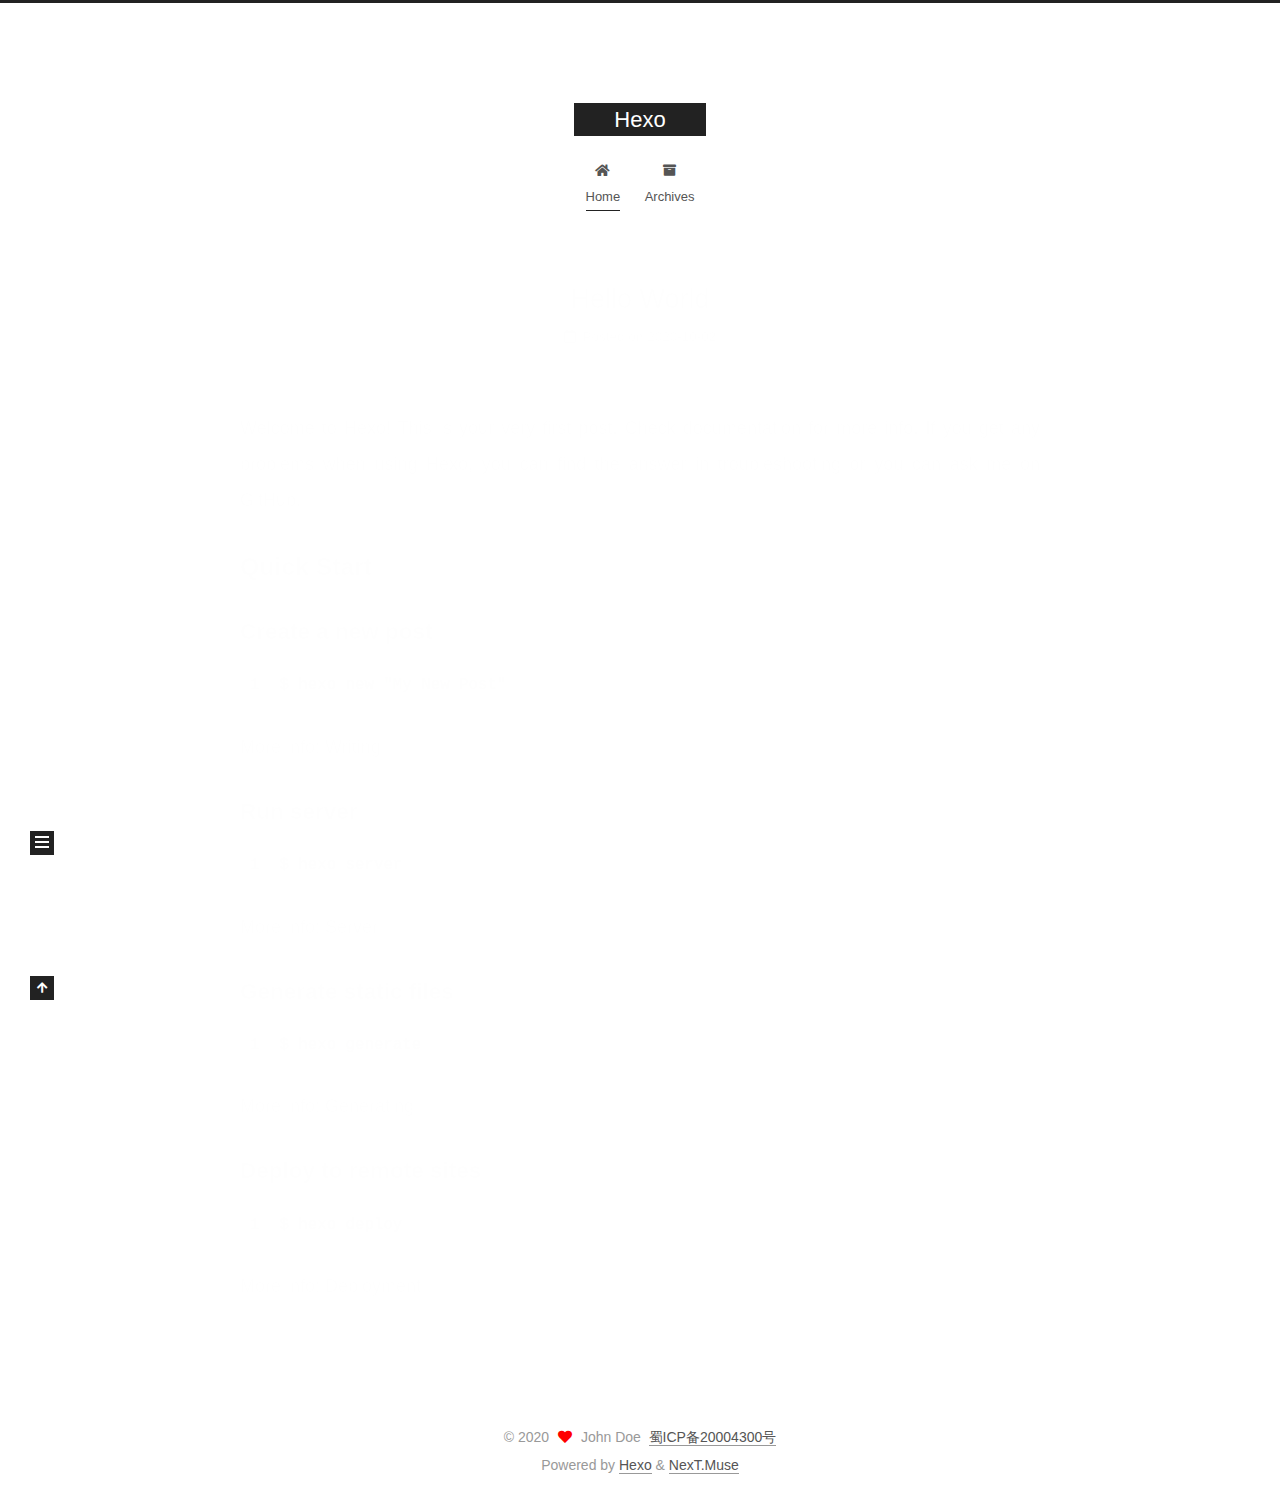
==== commit 4c6459a7: "Site updated: 2020-10-05 11:57:06" ====
--- a/index.html
+++ b/index.html
@@ -1,13 +1,25 @@
 <!DOCTYPE html>
-<html>
+<html lang="en">
 <head>
-  <meta charset="utf-8">
-  
-  <meta name="renderer" content="webkit">
-  <meta http-equiv="X-UA-Compatible" content="IE=edge" >
-  <link rel="dns-prefetch" href="http://example.com">
-  <title>Hexo</title>
-  <meta name="viewport" content="width=device-width, initial-scale=1, maximum-scale=1">
+  <meta charset="UTF-8">
+<meta name="viewport" content="width=device-width, initial-scale=1, maximum-scale=2">
+<meta name="theme-color" content="#222">
+<meta name="generator" content="Hexo 5.2.0">
+  <link rel="apple-touch-icon" sizes="180x180" href="/images/apple-touch-icon-next.png">
+  <link rel="icon" type="image/png" sizes="32x32" href="/images/favicon-32x32-next.png">
+  <link rel="icon" type="image/png" sizes="16x16" href="/images/favicon-16x16-next.png">
+  <link rel="mask-icon" href="/images/logo.svg" color="#222">
+
+<link rel="stylesheet" href="/css/main.css">
+
+
+<link rel="stylesheet" href="/lib/font-awesome/css/all.min.css">
+
+<script id="hexo-configurations">
+    var NexT = window.NexT || {};
+    var CONFIG = {"hostname":"example.com","root":"/","scheme":"Muse","version":"7.8.0","exturl":false,"sidebar":{"position":"left","display":"post","padding":18,"offset":12,"onmobile":false},"copycode":{"enable":false,"show_result":false,"style":null},"back2top":{"enable":true,"sidebar":false,"scrollpercent":false},"bookmark":{"enable":false,"color":"#222","save":"auto"},"fancybox":false,"mediumzoom":false,"lazyload":false,"pangu":false,"comments":{"style":"tabs","active":null,"storage":true,"lazyload":false,"nav":null},"algolia":{"hits":{"per_page":10},"labels":{"input_placeholder":"Search for Posts","hits_empty":"We didn't find any results for the search: ${query}","hits_stats":"${hits} results found in ${time} ms"}},"localsearch":{"enable":false,"trigger":"auto","top_n_per_article":1,"unescape":false,"preload":false},"motion":{"enable":true,"async":false,"transition":{"post_block":"fadeIn","post_header":"slideDownIn","post_body":"slideDownIn","coll_header":"slideLeftIn","sidebar":"slideUpIn"}}};
+  </script>
+
   <meta property="og:type" content="website">
 <meta property="og:title" content="Hexo">
 <meta property="og:url" content="http://example.com/index.html">
@@ -15,164 +27,163 @@
 <meta property="og:locale" content="en_US">
 <meta property="article:author" content="John Doe">
 <meta name="twitter:card" content="summary">
-  
-    <link rel="alternative" href="/atom.xml" title="Hexo" type="application/atom+xml">
-  
-  
-    <link rel="icon" href="/favicon.png">
-  
-  <link rel="stylesheet" type="text/css" href="/./main.0cf68a.css">
-  <style type="text/css">
-  
-    #container.show {
-      background: linear-gradient(200deg,#a0cfe4,#e8c37e);
-    }
+
+<link rel="canonical" href="http://example.com/">
+
+
+<script id="page-configurations">
+  // https://hexo.io/docs/variables.html
+  CONFIG.page = {
+    sidebar: "",
+    isHome : true,
+    isPost : false,
+    lang   : 'en'
+  };
+</script>
+
+  <title>Hexo</title>
+  
+
+
+
+
+
+
+  <noscript>
+  <style>
+  .use-motion .brand,
+  .use-motion .menu-item,
+  .sidebar-inner,
+  .use-motion .post-block,
+  .use-motion .pagination,
+  .use-motion .comments,
+  .use-motion .post-header,
+  .use-motion .post-body,
+  .use-motion .collection-header { opacity: initial; }
+
+  .use-motion .site-title,
+  .use-motion .site-subtitle {
+    opacity: initial;
+    top: initial;
+  }
+
+  .use-motion .logo-line-before i { left: initial; }
+  .use-motion .logo-line-after i { right: initial; }
   </style>
-  
-
-  
-
-<meta name="generator" content="Hexo 5.2.0"></head>
-
-<body>
-  <div id="container" q-class="show:isCtnShow">
-    <canvas id="anm-canvas" class="anm-canvas"></canvas>
-    <div class="left-col" q-class="show:isShow">
+</noscript>
+
+</head>
+
+<body itemscope itemtype="http://schema.org/WebPage">
+  <div class="container use-motion">
+    <div class="headband"></div>
+
+    <header class="header" itemscope itemtype="http://schema.org/WPHeader">
+      <div class="header-inner"><div class="site-brand-container">
+  <div class="site-nav-toggle">
+    <div class="toggle" aria-label="Toggle navigation bar">
+      <span class="toggle-line toggle-line-first"></span>
+      <span class="toggle-line toggle-line-middle"></span>
+      <span class="toggle-line toggle-line-last"></span>
+    </div>
+  </div>
+
+  <div class="site-meta">
+
+    <a href="/" class="brand" rel="start">
+      <span class="logo-line-before"><i></i></span>
+      <h1 class="site-title">Hexo</h1>
+      <span class="logo-line-after"><i></i></span>
+    </a>
+  </div>
+
+  <div class="site-nav-right">
+    <div class="toggle popup-trigger">
+    </div>
+  </div>
+</div>
+
+
+
+
+<nav class="site-nav">
+  <ul id="menu" class="main-menu menu">
+        <li class="menu-item menu-item-home">
+
+    <a href="/" rel="section"><i class="fa fa-home fa-fw"></i>Home</a>
+
+  </li>
+        <li class="menu-item menu-item-archives">
+
+    <a href="/archives/" rel="section"><i class="fa fa-archive fa-fw"></i>Archives</a>
+
+  </li>
+  </ul>
+</nav>
+
+
+
+
+</div>
+    </header>
+
+    
+  <div class="back-to-top">
+    <i class="fa fa-arrow-up"></i>
+    <span>0%</span>
+  </div>
+
+
+    <main class="main">
+      <div class="main-inner">
+        <div class="content-wrap">
+          
+
+          <div class="content index posts-expand">
+            
       
-<div class="overlay" style="background: #4d4d4d"></div>
-<div class="intrude-less">
-	<header id="header" class="inner">
-		<a href="/" class="profilepic">
-			<img src="" class="js-avatar">
-		</a>
-		<hgroup>
-		  <h1 class="header-author"><a href="/"></a></h1>
-		</hgroup>
-		
-
-		<nav class="header-menu">
-			<ul>
-			
-				<li><a href="/">主页</a></li>
-	        
-				<li><a href="/tags/%E9%9A%8F%E7%AC%94/">随笔</a></li>
-	        
-			</ul>
-		</nav>
-		<nav class="header-smart-menu">
-    		
-    			
-    			<a q-on="click: openSlider(e, 'innerArchive')" href="javascript:void(0)">所有文章</a>
-    			
-            
-    			
-    			<a q-on="click: openSlider(e, 'friends')" href="javascript:void(0)">友链</a>
-    			
-            
-    			
-    			<a q-on="click: openSlider(e, 'aboutme')" href="javascript:void(0)">关于我</a>
-    			
-            
-		</nav>
-		<nav class="header-nav">
-			<div class="social">
-				
-					<a class="github" target="_blank" href="#" title="github"><i class="icon-github"></i></a>
-		        
-					<a class="weibo" target="_blank" href="#" title="weibo"><i class="icon-weibo"></i></a>
-		        
-					<a class="rss" target="_blank" href="#" title="rss"><i class="icon-rss"></i></a>
-		        
-					<a class="zhihu" target="_blank" href="#" title="zhihu"><i class="icon-zhihu"></i></a>
-		        
-			</div>
-		</nav>
-	</header>		
-</div>
-
-    </div>
-    <div class="mid-col" q-class="show:isShow,hide:isShow|isFalse">
+  
+  
+  <article itemscope itemtype="http://schema.org/Article" class="post-block" lang="en">
+    <link itemprop="mainEntityOfPage" href="http://example.com/2020/10/02/hello-world/">
+
+    <span hidden itemprop="author" itemscope itemtype="http://schema.org/Person">
+      <meta itemprop="image" content="/images/avatar.gif">
+      <meta itemprop="name" content="John Doe">
+      <meta itemprop="description" content="">
+    </span>
+
+    <span hidden itemprop="publisher" itemscope itemtype="http://schema.org/Organization">
+      <meta itemprop="name" content="Hexo">
+    </span>
+      <header class="post-header">
+        <h2 class="post-title" itemprop="name headline">
+          
+            <a href="/2020/10/02/hello-world/" class="post-title-link" itemprop="url">Hello World</a>
+        </h2>
+
+        <div class="post-meta">
+            <span class="post-meta-item">
+              <span class="post-meta-item-icon">
+                <i class="far fa-calendar"></i>
+              </span>
+              <span class="post-meta-item-text">Posted on</span>
+
+              <time title="Created: 2020-10-02 14:26:37" itemprop="dateCreated datePublished" datetime="2020-10-02T14:26:37+08:00">2020-10-02</time>
+            </span>
+
+          
+
+        </div>
+      </header>
+
+    
+    
+    
+    <div class="post-body" itemprop="articleBody">
+
       
-<nav id="mobile-nav">
-  	<div class="overlay js-overlay" style="background: #4d4d4d"></div>
-	<div class="btnctn js-mobile-btnctn">
-  		<div class="slider-trigger list" q-on="click: openSlider(e)"><i class="icon icon-sort"></i></div>
-	</div>
-	<div class="intrude-less">
-		<header id="header" class="inner">
-			<div class="profilepic">
-				<img src="" class="js-avatar">
-			</div>
-			<hgroup>
-			  <h1 class="header-author js-header-author"></h1>
-			</hgroup>
-			
-			
-			
-				
-			
-				
-			
-			
-			
-			<nav class="header-nav">
-				<div class="social">
-					
-						<a class="github" target="_blank" href="#" title="github"><i class="icon-github"></i></a>
-			        
-						<a class="weibo" target="_blank" href="#" title="weibo"><i class="icon-weibo"></i></a>
-			        
-						<a class="rss" target="_blank" href="#" title="rss"><i class="icon-rss"></i></a>
-			        
-						<a class="zhihu" target="_blank" href="#" title="zhihu"><i class="icon-zhihu"></i></a>
-			        
-				</div>
-			</nav>
-
-			<nav class="header-menu js-header-menu">
-				<ul style="width: 50%">
-				
-				
-					<li style="width: 50%"><a href="/">主页</a></li>
-		        
-					<li style="width: 50%"><a href="/tags/%E9%9A%8F%E7%AC%94/">随笔</a></li>
-		        
-				</ul>
-			</nav>
-		</header>				
-	</div>
-	<div class="mobile-mask" style="display:none" q-show="isShow"></div>
-</nav>
-
-      <div id="wrapper" class="body-wrap">
-        <div class="menu-l">
-          <div class="canvas-wrap">
-            <canvas data-colors="#eaeaea" data-sectionHeight="100" data-contentId="js-content" id="myCanvas1" class="anm-canvas"></canvas>
-          </div>
-          <div id="js-content" class="content-ll">
-            
-  
-    <article id="post-hello-world" class="article article-type-post  article-index" itemscope itemprop="blogPost">
-  <div class="article-inner">
-    
-      <header class="article-header">
-        
-  
-    <h1 itemprop="name">
-      <a class="article-title" href="/2020/10/02/hello-world/">Hello World</a>
-    </h1>
-  
-
-        
-        <a href="/2020/10/02/hello-world/" class="archive-article-date">
-  	<time datetime="2020-10-02T06:26:37.916Z" itemprop="datePublished"><i class="icon-calendar icon"></i>2020-10-02</time>
-</a>
-        
-      </header>
-    
-    <div class="article-entry" itemprop="articleBody">
-      
-        <p>Welcome to <a target="_blank" rel="noopener" href="https://hexo.io/">Hexo</a>! This is your very first post. Check <a target="_blank" rel="noopener" href="https://hexo.io/docs/">documentation</a> for more info. If you get any problems when using Hexo, you can find the answer in <a target="_blank" rel="noopener" href="https://hexo.io/docs/troubleshooting.html">troubleshooting</a> or you can ask me on <a target="_blank" rel="noopener" href="https://github.com/hexojs/hexo/issues">GitHub</a>.</p>
+          <p>Welcome to <a target="_blank" rel="noopener" href="https://hexo.io/">Hexo</a>! This is your very first post. Check <a target="_blank" rel="noopener" href="https://hexo.io/docs/">documentation</a> for more info. If you get any problems when using Hexo, you can find the answer in <a target="_blank" rel="noopener" href="https://hexo.io/docs/troubleshooting.html">troubleshooting</a> or you can ask me on <a target="_blank" rel="noopener" href="https://github.com/hexojs/hexo/issues">GitHub</a>.</p>
 <h2 id="Quick-Start"><a href="#Quick-Start" class="headerlink" title="Quick Start"></a>Quick Start</h2><h3 id="Create-a-new-post"><a href="#Create-a-new-post" class="headerlink" title="Create a new post"></a>Create a new post</h3><figure class="highlight bash"><table><tr><td class="gutter"><pre><span class="line">1</span><br></pre></td><td class="code"><pre><span class="line">$ hexo new <span class="string">&quot;My New Post&quot;</span></span><br></pre></td></tr></table></figure>
 
 <p>More info: <a target="_blank" rel="noopener" href="https://hexo.io/docs/writing.html">Writing</a></p>
@@ -187,292 +198,173 @@
 <p>More info: <a target="_blank" rel="noopener" href="https://hexo.io/docs/one-command-deployment.html">Deployment</a></p>
 
       
-
-      
     </div>
-    <div class="article-info article-info-index">
-      
-      
-      
-
-      
-        <p class="article-more-link">
-          <a class="article-more-a" href="/2020/10/02/hello-world/">展开全文 >></a>
-        </p>
-      
-
-      
-      <div class="clearfix"></div>
+
+    
+    
+    
+      <footer class="post-footer">
+        <div class="post-eof"></div>
+      </footer>
+  </article>
+  
+  
+  
+
+
+  
+
+
+
+          </div>
+          
+
+<script>
+  window.addEventListener('tabs:register', () => {
+    let { activeClass } = CONFIG.comments;
+    if (CONFIG.comments.storage) {
+      activeClass = localStorage.getItem('comments_active') || activeClass;
+    }
+    if (activeClass) {
+      let activeTab = document.querySelector(`a[href="#comment-${activeClass}"]`);
+      if (activeTab) {
+        activeTab.click();
+      }
+    }
+  });
+  if (CONFIG.comments.storage) {
+    window.addEventListener('tabs:click', event => {
+      if (!event.target.matches('.tabs-comment .tab-content .tab-pane')) return;
+      let commentClass = event.target.classList[1];
+      localStorage.setItem('comments_active', commentClass);
+    });
+  }
+</script>
+
+        </div>
+          
+  
+  <div class="toggle sidebar-toggle">
+    <span class="toggle-line toggle-line-first"></span>
+    <span class="toggle-line toggle-line-middle"></span>
+    <span class="toggle-line toggle-line-last"></span>
+  </div>
+
+  <aside class="sidebar">
+    <div class="sidebar-inner">
+
+      <ul class="sidebar-nav motion-element">
+        <li class="sidebar-nav-toc">
+          Table of Contents
+        </li>
+        <li class="sidebar-nav-overview">
+          Overview
+        </li>
+      </ul>
+
+      <!--noindex-->
+      <div class="post-toc-wrap sidebar-panel">
+      </div>
+      <!--/noindex-->
+
+      <div class="site-overview-wrap sidebar-panel">
+        <div class="site-author motion-element" itemprop="author" itemscope itemtype="http://schema.org/Person">
+  <p class="site-author-name" itemprop="name">John Doe</p>
+  <div class="site-description" itemprop="description"></div>
+</div>
+<div class="site-state-wrap motion-element">
+  <nav class="site-state">
+      <div class="site-state-item site-state-posts">
+          <a href="/archives/">
+        
+          <span class="site-state-item-count">1</span>
+          <span class="site-state-item-name">posts</span>
+        </a>
+      </div>
+  </nav>
+</div>
+
+
+
+      </div>
+
     </div>
-  </div>
-</article>
-
-<aside class="wrap-side-operation">
-    <div class="mod-side-operation">
+  </aside>
+  <div id="sidebar-dimmer"></div>
+
+
+      </div>
+    </main>
+
+    <footer class="footer">
+      <div class="footer-inner">
         
-        <div class="jump-container" id="js-jump-container" style="display:none;">
-            <a href="javascript:void(0)" class="mod-side-operation__jump-to-top">
-                <i class="icon-font icon-back"></i>
-            </a>
-            <div id="js-jump-plan-container" class="jump-plan-container" style="top: -11px;">
-                <i class="icon-font icon-plane jump-plane"></i>
-            </div>
-        </div>
+
         
+
+<div class="copyright">
+  
+  &copy; 
+  <span itemprop="copyrightYear">2020</span>
+  <span class="with-love">
+    <i class="fa fa-heart"></i>
+  </span>
+  <span class="author" itemprop="copyrightHolder">John Doe</span>
+  <span>&nbsp;<a target="_blank" rel="noopener" href="http://www.miitbeian.gov.cn/">蜀ICP备20004300号</a></span>
+</div>
+  <div class="powered-by">Powered by <a href="https://hexo.io/" class="theme-link" rel="noopener" target="_blank">Hexo</a> & <a href="https://muse.theme-next.org/" class="theme-link" rel="noopener" target="_blank">NexT.Muse</a>
+  </div>
+
         
-    </div>
-</aside>
-
-
-
-
-  
-  
-
-
-          </div>
-        </div>
-      </div>
-      <footer id="footer">
-  <div class="outer">
-    <div id="footer-info">
-    	<div class="footer-left">
-    		&copy; 2020 John Doe
-    	</div>
-      	<div class="footer-right">
-      		<a href="http://hexo.io/" target="_blank">Hexo</a>  Theme <a href="https://github.com/litten/hexo-theme-yilia" target="_blank">Yilia</a> by Litten
-      	</div>
-    </div>
-  </div>
-</footer>
-    </div>
-    <script>
-	var yiliaConfig = {
-		mathjax: false,
-		isHome: true,
-		isPost: false,
-		isArchive: false,
-		isTag: false,
-		isCategory: false,
-		open_in_new: false,
-		toc_hide_index: true,
-		root: "/",
-		innerArchive: true,
-		showTags: false
-	}
-</script>
-
-<script>!function(t){function n(e){if(r[e])return r[e].exports;var i=r[e]={exports:{},id:e,loaded:!1};return t[e].call(i.exports,i,i.exports,n),i.loaded=!0,i.exports}var r={};n.m=t,n.c=r,n.p="./",n(0)}([function(t,n,r){r(195),t.exports=r(191)},function(t,n,r){var e=r(3),i=r(52),o=r(27),u=r(28),c=r(53),f="prototype",a=function(t,n,r){var s,l,h,v,p=t&a.F,d=t&a.G,y=t&a.S,g=t&a.P,b=t&a.B,m=d?e:y?e[n]||(e[n]={}):(e[n]||{})[f],x=d?i:i[n]||(i[n]={}),w=x[f]||(x[f]={});d&&(r=n);for(s in r)l=!p&&m&&void 0!==m[s],h=(l?m:r)[s],v=b&&l?c(h,e):g&&"function"==typeof h?c(Function.call,h):h,m&&u(m,s,h,t&a.U),x[s]!=h&&o(x,s,v),g&&w[s]!=h&&(w[s]=h)};e.core=i,a.F=1,a.G=2,a.S=4,a.P=8,a.B=16,a.W=32,a.U=64,a.R=128,t.exports=a},function(t,n,r){var e=r(6);t.exports=function(t){if(!e(t))throw TypeError(t+" is not an object!");return t}},function(t,n){var r=t.exports="undefined"!=typeof window&&window.Math==Math?window:"undefined"!=typeof self&&self.Math==Math?self:Function("return this")();"number"==typeof __g&&(__g=r)},function(t,n){t.exports=function(t){try{return!!t()}catch(t){return!0}}},function(t,n){var r=t.exports="undefined"!=typeof window&&window.Math==Math?window:"undefined"!=typeof self&&self.Math==Math?self:Function("return this")();"number"==typeof __g&&(__g=r)},function(t,n){t.exports=function(t){return"object"==typeof t?null!==t:"function"==typeof t}},function(t,n,r){var e=r(126)("wks"),i=r(76),o=r(3).Symbol,u="function"==typeof o;(t.exports=function(t){return e[t]||(e[t]=u&&o[t]||(u?o:i)("Symbol."+t))}).store=e},function(t,n){var r={}.hasOwnProperty;t.exports=function(t,n){return r.call(t,n)}},function(t,n,r){var e=r(94),i=r(33);t.exports=function(t){return e(i(t))}},function(t,n,r){t.exports=!r(4)(function(){return 7!=Object.defineProperty({},"a",{get:function(){return 7}}).a})},function(t,n,r){var e=r(2),i=r(167),o=r(50),u=Object.defineProperty;n.f=r(10)?Object.defineProperty:function(t,n,r){if(e(t),n=o(n,!0),e(r),i)try{return u(t,n,r)}catch(t){}if("get"in r||"set"in r)throw TypeError("Accessors not supported!");return"value"in r&&(t[n]=r.value),t}},function(t,n,r){t.exports=!r(18)(function(){return 7!=Object.defineProperty({},"a",{get:function(){return 7}}).a})},function(t,n,r){var e=r(14),i=r(22);t.exports=r(12)?function(t,n,r){return e.f(t,n,i(1,r))}:function(t,n,r){return t[n]=r,t}},function(t,n,r){var e=r(20),i=r(58),o=r(42),u=Object.defineProperty;n.f=r(12)?Object.defineProperty:function(t,n,r){if(e(t),n=o(n,!0),e(r),i)try{return u(t,n,r)}catch(t){}if("get"in r||"set"in r)throw TypeError("Accessors not supported!");return"value"in r&&(t[n]=r.value),t}},function(t,n,r){var e=r(40)("wks"),i=r(23),o=r(5).Symbol,u="function"==typeof o;(t.exports=function(t){return e[t]||(e[t]=u&&o[t]||(u?o:i)("Symbol."+t))}).store=e},function(t,n,r){var e=r(67),i=Math.min;t.exports=function(t){return t>0?i(e(t),9007199254740991):0}},function(t,n,r){var e=r(46);t.exports=function(t){return Object(e(t))}},function(t,n){t.exports=function(t){try{return!!t()}catch(t){return!0}}},function(t,n,r){var e=r(63),i=r(34);t.exports=Object.keys||function(t){return e(t,i)}},function(t,n,r){var e=r(21);t.exports=function(t){if(!e(t))throw TypeError(t+" is not an object!");return t}},function(t,n){t.exports=function(t){return"object"==typeof t?null!==t:"function"==typeof t}},function(t,n){t.exports=function(t,n){return{enumerable:!(1&t),configurable:!(2&t),writable:!(4&t),value:n}}},function(t,n){var r=0,e=Math.random();t.exports=function(t){return"Symbol(".concat(void 0===t?"":t,")_",(++r+e).toString(36))}},function(t,n){var r={}.hasOwnProperty;t.exports=function(t,n){return r.call(t,n)}},function(t,n){var r=t.exports={version:"2.4.0"};"number"==typeof __e&&(__e=r)},function(t,n){t.exports=function(t){if("function"!=typeof t)throw TypeError(t+" is not a function!");return t}},function(t,n,r){var e=r(11),i=r(66);t.exports=r(10)?function(t,n,r){return e.f(t,n,i(1,r))}:function(t,n,r){return t[n]=r,t}},function(t,n,r){var e=r(3),i=r(27),o=r(24),u=r(76)("src"),c="toString",f=Function[c],a=(""+f).split(c);r(52).inspectSource=function(t){return f.call(t)},(t.exports=function(t,n,r,c){var f="function"==typeof r;f&&(o(r,"name")||i(r,"name",n)),t[n]!==r&&(f&&(o(r,u)||i(r,u,t[n]?""+t[n]:a.join(String(n)))),t===e?t[n]=r:c?t[n]?t[n]=r:i(t,n,r):(delete t[n],i(t,n,r)))})(Function.prototype,c,function(){return"function"==typeof this&&this[u]||f.call(this)})},function(t,n,r){var e=r(1),i=r(4),o=r(46),u=function(t,n,r,e){var i=String(o(t)),u="<"+n;return""!==r&&(u+=" "+r+'="'+String(e).replace(/"/g,"&quot;")+'"'),u+">"+i+"</"+n+">"};t.exports=function(t,n){var r={};r[t]=n(u),e(e.P+e.F*i(function(){var n=""[t]('"');return n!==n.toLowerCase()||n.split('"').length>3}),"String",r)}},function(t,n,r){var e=r(115),i=r(46);t.exports=function(t){return e(i(t))}},function(t,n,r){var e=r(116),i=r(66),o=r(30),u=r(50),c=r(24),f=r(167),a=Object.getOwnPropertyDescriptor;n.f=r(10)?a:function(t,n){if(t=o(t),n=u(n,!0),f)try{return a(t,n)}catch(t){}if(c(t,n))return i(!e.f.call(t,n),t[n])}},function(t,n,r){var e=r(24),i=r(17),o=r(145)("IE_PROTO"),u=Object.prototype;t.exports=Object.getPrototypeOf||function(t){return t=i(t),e(t,o)?t[o]:"function"==typeof t.constructor&&t instanceof t.constructor?t.constructor.prototype:t instanceof Object?u:null}},function(t,n){t.exports=function(t){if(void 0==t)throw TypeError("Can't call method on  "+t);return t}},function(t,n){t.exports="constructor,hasOwnProperty,isPrototypeOf,propertyIsEnumerable,toLocaleString,toString,valueOf".split(",")},function(t,n){t.exports={}},function(t,n){t.exports=!0},function(t,n){n.f={}.propertyIsEnumerable},function(t,n,r){var e=r(14).f,i=r(8),o=r(15)("toStringTag");t.exports=function(t,n,r){t&&!i(t=r?t:t.prototype,o)&&e(t,o,{configurable:!0,value:n})}},function(t,n,r){var e=r(40)("keys"),i=r(23);t.exports=function(t){return e[t]||(e[t]=i(t))}},function(t,n,r){var e=r(5),i="__core-js_shared__",o=e[i]||(e[i]={});t.exports=function(t){return o[t]||(o[t]={})}},function(t,n){var r=Math.ceil,e=Math.floor;t.exports=function(t){return isNaN(t=+t)?0:(t>0?e:r)(t)}},function(t,n,r){var e=r(21);t.exports=function(t,n){if(!e(t))return t;var r,i;if(n&&"function"==typeof(r=t.toString)&&!e(i=r.call(t)))return i;if("function"==typeof(r=t.valueOf)&&!e(i=r.call(t)))return i;if(!n&&"function"==typeof(r=t.toString)&&!e(i=r.call(t)))return i;throw TypeError("Can't convert object to primitive value")}},function(t,n,r){var e=r(5),i=r(25),o=r(36),u=r(44),c=r(14).f;t.exports=function(t){var n=i.Symbol||(i.Symbol=o?{}:e.Symbol||{});"_"==t.charAt(0)||t in n||c(n,t,{value:u.f(t)})}},function(t,n,r){n.f=r(15)},function(t,n){var r={}.toString;t.exports=function(t){return r.call(t).slice(8,-1)}},function(t,n){t.exports=function(t){if(void 0==t)throw TypeError("Can't call method on  "+t);return t}},function(t,n,r){var e=r(4);t.exports=function(t,n){return!!t&&e(function(){n?t.call(null,function(){},1):t.call(null)})}},function(t,n,r){var e=r(53),i=r(115),o=r(17),u=r(16),c=r(203);t.exports=function(t,n){var r=1==t,f=2==t,a=3==t,s=4==t,l=6==t,h=5==t||l,v=n||c;return function(n,c,p){for(var d,y,g=o(n),b=i(g),m=e(c,p,3),x=u(b.length),w=0,S=r?v(n,x):f?v(n,0):void 0;x>w;w++)if((h||w in b)&&(d=b[w],y=m(d,w,g),t))if(r)S[w]=y;else if(y)switch(t){case 3:return!0;case 5:return d;case 6:return w;case 2:S.push(d)}else if(s)return!1;return l?-1:a||s?s:S}}},function(t,n,r){var e=r(1),i=r(52),o=r(4);t.exports=function(t,n){var r=(i.Object||{})[t]||Object[t],u={};u[t]=n(r),e(e.S+e.F*o(function(){r(1)}),"Object",u)}},function(t,n,r){var e=r(6);t.exports=function(t,n){if(!e(t))return t;var r,i;if(n&&"function"==typeof(r=t.toString)&&!e(i=r.call(t)))return i;if("function"==typeof(r=t.valueOf)&&!e(i=r.call(t)))return i;if(!n&&"function"==typeof(r=t.toString)&&!e(i=r.call(t)))return i;throw TypeError("Can't convert object to primitive value")}},function(t,n,r){var e=r(5),i=r(25),o=r(91),u=r(13),c="prototype",f=function(t,n,r){var a,s,l,h=t&f.F,v=t&f.G,p=t&f.S,d=t&f.P,y=t&f.B,g=t&f.W,b=v?i:i[n]||(i[n]={}),m=b[c],x=v?e:p?e[n]:(e[n]||{})[c];v&&(r=n);for(a in r)(s=!h&&x&&void 0!==x[a])&&a in b||(l=s?x[a]:r[a],b[a]=v&&"function"!=typeof x[a]?r[a]:y&&s?o(l,e):g&&x[a]==l?function(t){var n=function(n,r,e){if(this instanceof t){switch(arguments.length){case 0:return new t;case 1:return new t(n);case 2:return new t(n,r)}return new t(n,r,e)}return t.apply(this,arguments)};return n[c]=t[c],n}(l):d&&"function"==typeof l?o(Function.call,l):l,d&&((b.virtual||(b.virtual={}))[a]=l,t&f.R&&m&&!m[a]&&u(m,a,l)))};f.F=1,f.G=2,f.S=4,f.P=8,f.B=16,f.W=32,f.U=64,f.R=128,t.exports=f},function(t,n){var r=t.exports={version:"2.4.0"};"number"==typeof __e&&(__e=r)},function(t,n,r){var e=r(26);t.exports=function(t,n,r){if(e(t),void 0===n)return t;switch(r){case 1:return function(r){return t.call(n,r)};case 2:return function(r,e){return t.call(n,r,e)};case 3:return function(r,e,i){return t.call(n,r,e,i)}}return function(){return t.apply(n,arguments)}}},function(t,n,r){var e=r(183),i=r(1),o=r(126)("metadata"),u=o.store||(o.store=new(r(186))),c=function(t,n,r){var i=u.get(t);if(!i){if(!r)return;u.set(t,i=new e)}var o=i.get(n);if(!o){if(!r)return;i.set(n,o=new e)}return o},f=function(t,n,r){var e=c(n,r,!1);return void 0!==e&&e.has(t)},a=function(t,n,r){var e=c(n,r,!1);return void 0===e?void 0:e.get(t)},s=function(t,n,r,e){c(r,e,!0).set(t,n)},l=function(t,n){var r=c(t,n,!1),e=[];return r&&r.forEach(function(t,n){e.push(n)}),e},h=function(t){return void 0===t||"symbol"==typeof t?t:String(t)},v=function(t){i(i.S,"Reflect",t)};t.exports={store:u,map:c,has:f,get:a,set:s,keys:l,key:h,exp:v}},function(t,n,r){"use strict";if(r(10)){var e=r(69),i=r(3),o=r(4),u=r(1),c=r(127),f=r(152),a=r(53),s=r(68),l=r(66),h=r(27),v=r(73),p=r(67),d=r(16),y=r(75),g=r(50),b=r(24),m=r(180),x=r(114),w=r(6),S=r(17),_=r(137),O=r(70),E=r(32),P=r(71).f,j=r(154),F=r(76),M=r(7),A=r(48),N=r(117),T=r(146),I=r(155),k=r(80),L=r(123),R=r(74),C=r(130),D=r(160),U=r(11),W=r(31),G=U.f,B=W.f,V=i.RangeError,z=i.TypeError,q=i.Uint8Array,K="ArrayBuffer",J="Shared"+K,Y="BYTES_PER_ELEMENT",H="prototype",$=Array[H],X=f.ArrayBuffer,Q=f.DataView,Z=A(0),tt=A(2),nt=A(3),rt=A(4),et=A(5),it=A(6),ot=N(!0),ut=N(!1),ct=I.values,ft=I.keys,at=I.entries,st=$.lastIndexOf,lt=$.reduce,ht=$.reduceRight,vt=$.join,pt=$.sort,dt=$.slice,yt=$.toString,gt=$.toLocaleString,bt=M("iterator"),mt=M("toStringTag"),xt=F("typed_constructor"),wt=F("def_constructor"),St=c.CONSTR,_t=c.TYPED,Ot=c.VIEW,Et="Wrong length!",Pt=A(1,function(t,n){return Tt(T(t,t[wt]),n)}),jt=o(function(){return 1===new q(new Uint16Array([1]).buffer)[0]}),Ft=!!q&&!!q[H].set&&o(function(){new q(1).set({})}),Mt=function(t,n){if(void 0===t)throw z(Et);var r=+t,e=d(t);if(n&&!m(r,e))throw V(Et);return e},At=function(t,n){var r=p(t);if(r<0||r%n)throw V("Wrong offset!");return r},Nt=function(t){if(w(t)&&_t in t)return t;throw z(t+" is not a typed array!")},Tt=function(t,n){if(!(w(t)&&xt in t))throw z("It is not a typed array constructor!");return new t(n)},It=function(t,n){return kt(T(t,t[wt]),n)},kt=function(t,n){for(var r=0,e=n.length,i=Tt(t,e);e>r;)i[r]=n[r++];return i},Lt=function(t,n,r){G(t,n,{get:function(){return this._d[r]}})},Rt=function(t){var n,r,e,i,o,u,c=S(t),f=arguments.length,s=f>1?arguments[1]:void 0,l=void 0!==s,h=j(c);if(void 0!=h&&!_(h)){for(u=h.call(c),e=[],n=0;!(o=u.next()).done;n++)e.push(o.value);c=e}for(l&&f>2&&(s=a(s,arguments[2],2)),n=0,r=d(c.length),i=Tt(this,r);r>n;n++)i[n]=l?s(c[n],n):c[n];return i},Ct=function(){for(var t=0,n=arguments.length,r=Tt(this,n);n>t;)r[t]=arguments[t++];return r},Dt=!!q&&o(function(){gt.call(new q(1))}),Ut=function(){return gt.apply(Dt?dt.call(Nt(this)):Nt(this),arguments)},Wt={copyWithin:function(t,n){return D.call(Nt(this),t,n,arguments.length>2?arguments[2]:void 0)},every:function(t){return rt(Nt(this),t,arguments.length>1?arguments[1]:void 0)},fill:function(t){return C.apply(Nt(this),arguments)},filter:function(t){return It(this,tt(Nt(this),t,arguments.length>1?arguments[1]:void 0))},find:function(t){return et(Nt(this),t,arguments.length>1?arguments[1]:void 0)},findIndex:function(t){return it(Nt(this),t,arguments.length>1?arguments[1]:void 0)},forEach:function(t){Z(Nt(this),t,arguments.length>1?arguments[1]:void 0)},indexOf:function(t){return ut(Nt(this),t,arguments.length>1?arguments[1]:void 0)},includes:function(t){return ot(Nt(this),t,arguments.length>1?arguments[1]:void 0)},join:function(t){return vt.apply(Nt(this),arguments)},lastIndexOf:function(t){return st.apply(Nt(this),arguments)},map:function(t){return Pt(Nt(this),t,arguments.length>1?arguments[1]:void 0)},reduce:function(t){return lt.apply(Nt(this),arguments)},reduceRight:function(t){return ht.apply(Nt(this),arguments)},reverse:function(){for(var t,n=this,r=Nt(n).length,e=Math.floor(r/2),i=0;i<e;)t=n[i],n[i++]=n[--r],n[r]=t;return n},some:function(t){return nt(Nt(this),t,arguments.length>1?arguments[1]:void 0)},sort:function(t){return pt.call(Nt(this),t)},subarray:function(t,n){var r=Nt(this),e=r.length,i=y(t,e);return new(T(r,r[wt]))(r.buffer,r.byteOffset+i*r.BYTES_PER_ELEMENT,d((void 0===n?e:y(n,e))-i))}},Gt=function(t,n){return It(this,dt.call(Nt(this),t,n))},Bt=function(t){Nt(this);var n=At(arguments[1],1),r=this.length,e=S(t),i=d(e.length),o=0;if(i+n>r)throw V(Et);for(;o<i;)this[n+o]=e[o++]},Vt={entries:function(){return at.call(Nt(this))},keys:function(){return ft.call(Nt(this))},values:function(){return ct.call(Nt(this))}},zt=function(t,n){return w(t)&&t[_t]&&"symbol"!=typeof n&&n in t&&String(+n)==String(n)},qt=function(t,n){return zt(t,n=g(n,!0))?l(2,t[n]):B(t,n)},Kt=function(t,n,r){return!(zt(t,n=g(n,!0))&&w(r)&&b(r,"value"))||b(r,"get")||b(r,"set")||r.configurable||b(r,"writable")&&!r.writable||b(r,"enumerable")&&!r.enumerable?G(t,n,r):(t[n]=r.value,t)};St||(W.f=qt,U.f=Kt),u(u.S+u.F*!St,"Object",{getOwnPropertyDescriptor:qt,defineProperty:Kt}),o(function(){yt.call({})})&&(yt=gt=function(){return vt.call(this)});var Jt=v({},Wt);v(Jt,Vt),h(Jt,bt,Vt.values),v(Jt,{slice:Gt,set:Bt,constructor:function(){},toString:yt,toLocaleString:Ut}),Lt(Jt,"buffer","b"),Lt(Jt,"byteOffset","o"),Lt(Jt,"byteLength","l"),Lt(Jt,"length","e"),G(Jt,mt,{get:function(){return this[_t]}}),t.exports=function(t,n,r,f){f=!!f;var a=t+(f?"Clamped":"")+"Array",l="Uint8Array"!=a,v="get"+t,p="set"+t,y=i[a],g=y||{},b=y&&E(y),m=!y||!c.ABV,S={},_=y&&y[H],j=function(t,r){var e=t._d;return e.v[v](r*n+e.o,jt)},F=function(t,r,e){var i=t._d;f&&(e=(e=Math.round(e))<0?0:e>255?255:255&e),i.v[p](r*n+i.o,e,jt)},M=function(t,n){G(t,n,{get:function(){return j(this,n)},set:function(t){return F(this,n,t)},enumerable:!0})};m?(y=r(function(t,r,e,i){s(t,y,a,"_d");var o,u,c,f,l=0,v=0;if(w(r)){if(!(r instanceof X||(f=x(r))==K||f==J))return _t in r?kt(y,r):Rt.call(y,r);o=r,v=At(e,n);var p=r.byteLength;if(void 0===i){if(p%n)throw V(Et);if((u=p-v)<0)throw V(Et)}else if((u=d(i)*n)+v>p)throw V(Et);c=u/n}else c=Mt(r,!0),u=c*n,o=new X(u);for(h(t,"_d",{b:o,o:v,l:u,e:c,v:new Q(o)});l<c;)M(t,l++)}),_=y[H]=O(Jt),h(_,"constructor",y)):L(function(t){new y(null),new y(t)},!0)||(y=r(function(t,r,e,i){s(t,y,a);var o;return w(r)?r instanceof X||(o=x(r))==K||o==J?void 0!==i?new g(r,At(e,n),i):void 0!==e?new g(r,At(e,n)):new g(r):_t in r?kt(y,r):Rt.call(y,r):new g(Mt(r,l))}),Z(b!==Function.prototype?P(g).concat(P(b)):P(g),function(t){t in y||h(y,t,g[t])}),y[H]=_,e||(_.constructor=y));var A=_[bt],N=!!A&&("values"==A.name||void 0==A.name),T=Vt.values;h(y,xt,!0),h(_,_t,a),h(_,Ot,!0),h(_,wt,y),(f?new y(1)[mt]==a:mt in _)||G(_,mt,{get:function(){return a}}),S[a]=y,u(u.G+u.W+u.F*(y!=g),S),u(u.S,a,{BYTES_PER_ELEMENT:n,from:Rt,of:Ct}),Y in _||h(_,Y,n),u(u.P,a,Wt),R(a),u(u.P+u.F*Ft,a,{set:Bt}),u(u.P+u.F*!N,a,Vt),u(u.P+u.F*(_.toString!=yt),a,{toString:yt}),u(u.P+u.F*o(function(){new y(1).slice()}),a,{slice:Gt}),u(u.P+u.F*(o(function(){return[1,2].toLocaleString()!=new y([1,2]).toLocaleString()})||!o(function(){_.toLocaleString.call([1,2])})),a,{toLocaleString:Ut}),k[a]=N?A:T,e||N||h(_,bt,T)}}else t.exports=function(){}},function(t,n){var r={}.toString;t.exports=function(t){return r.call(t).slice(8,-1)}},function(t,n,r){var e=r(21),i=r(5).document,o=e(i)&&e(i.createElement);t.exports=function(t){return o?i.createElement(t):{}}},function(t,n,r){t.exports=!r(12)&&!r(18)(function(){return 7!=Object.defineProperty(r(57)("div"),"a",{get:function(){return 7}}).a})},function(t,n,r){"use strict";var e=r(36),i=r(51),o=r(64),u=r(13),c=r(8),f=r(35),a=r(96),s=r(38),l=r(103),h=r(15)("iterator"),v=!([].keys&&"next"in[].keys()),p="keys",d="values",y=function(){return this};t.exports=function(t,n,r,g,b,m,x){a(r,n,g);var w,S,_,O=function(t){if(!v&&t in F)return F[t];switch(t){case p:case d:return function(){return new r(this,t)}}return function(){return new r(this,t)}},E=n+" Iterator",P=b==d,j=!1,F=t.prototype,M=F[h]||F["@@iterator"]||b&&F[b],A=M||O(b),N=b?P?O("entries"):A:void 0,T="Array"==n?F.entries||M:M;if(T&&(_=l(T.call(new t)))!==Object.prototype&&(s(_,E,!0),e||c(_,h)||u(_,h,y)),P&&M&&M.name!==d&&(j=!0,A=function(){return M.call(this)}),e&&!x||!v&&!j&&F[h]||u(F,h,A),f[n]=A,f[E]=y,b)if(w={values:P?A:O(d),keys:m?A:O(p),entries:N},x)for(S in w)S in F||o(F,S,w[S]);else i(i.P+i.F*(v||j),n,w);return w}},function(t,n,r){var e=r(20),i=r(100),o=r(34),u=r(39)("IE_PROTO"),c=function(){},f="prototype",a=function(){var t,n=r(57)("iframe"),e=o.length;for(n.style.display="none",r(93).appendChild(n),n.src="javascript:",t=n.contentWindow.document,t.open(),t.write("<script>document.F=Object<\/script>"),t.close(),a=t.F;e--;)delete a[f][o[e]];return a()};t.exports=Object.create||function(t,n){var r;return null!==t?(c[f]=e(t),r=new c,c[f]=null,r[u]=t):r=a(),void 0===n?r:i(r,n)}},function(t,n,r){var e=r(63),i=r(34).concat("length","prototype");n.f=Object.getOwnPropertyNames||function(t){return e(t,i)}},function(t,n){n.f=Object.getOwnPropertySymbols},function(t,n,r){var e=r(8),i=r(9),o=r(90)(!1),u=r(39)("IE_PROTO");t.exports=function(t,n){var r,c=i(t),f=0,a=[];for(r in c)r!=u&&e(c,r)&&a.push(r);for(;n.length>f;)e(c,r=n[f++])&&(~o(a,r)||a.push(r));return a}},function(t,n,r){t.exports=r(13)},function(t,n,r){var e=r(76)("meta"),i=r(6),o=r(24),u=r(11).f,c=0,f=Object.isExtensible||function(){return!0},a=!r(4)(function(){return f(Object.preventExtensions({}))}),s=function(t){u(t,e,{value:{i:"O"+ ++c,w:{}}})},l=function(t,n){if(!i(t))return"symbol"==typeof t?t:("string"==typeof t?"S":"P")+t;if(!o(t,e)){if(!f(t))return"F";if(!n)return"E";s(t)}return t[e].i},h=function(t,n){if(!o(t,e)){if(!f(t))return!0;if(!n)return!1;s(t)}return t[e].w},v=function(t){return a&&p.NEED&&f(t)&&!o(t,e)&&s(t),t},p=t.exports={KEY:e,NEED:!1,fastKey:l,getWeak:h,onFreeze:v}},function(t,n){t.exports=function(t,n){return{enumerable:!(1&t),configurable:!(2&t),writable:!(4&t),value:n}}},function(t,n){var r=Math.ceil,e=Math.floor;t.exports=function(t){return isNaN(t=+t)?0:(t>0?e:r)(t)}},function(t,n){t.exports=function(t,n,r,e){if(!(t instanceof n)||void 0!==e&&e in t)throw TypeError(r+": incorrect invocation!");return t}},function(t,n){t.exports=!1},function(t,n,r){var e=r(2),i=r(173),o=r(133),u=r(145)("IE_PROTO"),c=function(){},f="prototype",a=function(){var t,n=r(132)("iframe"),e=o.length;for(n.style.display="none",r(135).appendChild(n),n.src="javascript:",t=n.contentWindow.document,t.open(),t.write("<script>document.F=Object<\/script>"),t.close(),a=t.F;e--;)delete a[f][o[e]];return a()};t.exports=Object.create||function(t,n){var r;return null!==t?(c[f]=e(t),r=new c,c[f]=null,r[u]=t):r=a(),void 0===n?r:i(r,n)}},function(t,n,r){var e=r(175),i=r(133).concat("length","prototype");n.f=Object.getOwnPropertyNames||function(t){return e(t,i)}},function(t,n,r){var e=r(175),i=r(133);t.exports=Object.keys||function(t){return e(t,i)}},function(t,n,r){var e=r(28);t.exports=function(t,n,r){for(var i in n)e(t,i,n[i],r);return t}},function(t,n,r){"use strict";var e=r(3),i=r(11),o=r(10),u=r(7)("species");t.exports=function(t){var n=e[t];o&&n&&!n[u]&&i.f(n,u,{configurable:!0,get:function(){return this}})}},function(t,n,r){var e=r(67),i=Math.max,o=Math.min;t.exports=function(t,n){return t=e(t),t<0?i(t+n,0):o(t,n)}},function(t,n){var r=0,e=Math.random();t.exports=function(t){return"Symbol(".concat(void 0===t?"":t,")_",(++r+e).toString(36))}},function(t,n,r){var e=r(33);t.exports=function(t){return Object(e(t))}},function(t,n,r){var e=r(7)("unscopables"),i=Array.prototype;void 0==i[e]&&r(27)(i,e,{}),t.exports=function(t){i[e][t]=!0}},function(t,n,r){var e=r(53),i=r(169),o=r(137),u=r(2),c=r(16),f=r(154),a={},s={},n=t.exports=function(t,n,r,l,h){var v,p,d,y,g=h?function(){return t}:f(t),b=e(r,l,n?2:1),m=0;if("function"!=typeof g)throw TypeError(t+" is not iterable!");if(o(g)){for(v=c(t.length);v>m;m++)if((y=n?b(u(p=t[m])[0],p[1]):b(t[m]))===a||y===s)return y}else for(d=g.call(t);!(p=d.next()).done;)if((y=i(d,b,p.value,n))===a||y===s)return y};n.BREAK=a,n.RETURN=s},function(t,n){t.exports={}},function(t,n,r){var e=r(11).f,i=r(24),o=r(7)("toStringTag");t.exports=function(t,n,r){t&&!i(t=r?t:t.prototype,o)&&e(t,o,{configurable:!0,value:n})}},function(t,n,r){var e=r(1),i=r(46),o=r(4),u=r(150),c="["+u+"]",f="​-",a=RegExp("^"+c+c+"*"),s=RegExp(c+c+"*$"),l=function(t,n,r){var i={},c=o(function(){return!!u[t]()||f[t]()!=f}),a=i[t]=c?n(h):u[t];r&&(i[r]=a),e(e.P+e.F*c,"String",i)},h=l.trim=function(t,n){return t=String(i(t)),1&n&&(t=t.replace(a,"")),2&n&&(t=t.replace(s,"")),t};t.exports=l},function(t,n,r){t.exports={default:r(86),__esModule:!0}},function(t,n,r){t.exports={default:r(87),__esModule:!0}},function(t,n,r){"use strict";function e(t){return t&&t.__esModule?t:{default:t}}n.__esModule=!0;var i=r(84),o=e(i),u=r(83),c=e(u),f="function"==typeof c.default&&"symbol"==typeof o.default?function(t){return typeof t}:function(t){return t&&"function"==typeof c.default&&t.constructor===c.default&&t!==c.default.prototype?"symbol":typeof t};n.default="function"==typeof c.default&&"symbol"===f(o.default)?function(t){return void 0===t?"undefined":f(t)}:function(t){return t&&"function"==typeof c.default&&t.constructor===c.default&&t!==c.default.prototype?"symbol":void 0===t?"undefined":f(t)}},function(t,n,r){r(110),r(108),r(111),r(112),t.exports=r(25).Symbol},function(t,n,r){r(109),r(113),t.exports=r(44).f("iterator")},function(t,n){t.exports=function(t){if("function"!=typeof t)throw TypeError(t+" is not a function!");return t}},function(t,n){t.exports=function(){}},function(t,n,r){var e=r(9),i=r(106),o=r(105);t.exports=function(t){return function(n,r,u){var c,f=e(n),a=i(f.length),s=o(u,a);if(t&&r!=r){for(;a>s;)if((c=f[s++])!=c)return!0}else for(;a>s;s++)if((t||s in f)&&f[s]===r)return t||s||0;return!t&&-1}}},function(t,n,r){var e=r(88);t.exports=function(t,n,r){if(e(t),void 0===n)return t;switch(r){case 1:return function(r){return t.call(n,r)};case 2:return function(r,e){return t.call(n,r,e)};case 3:return function(r,e,i){return t.call(n,r,e,i)}}return function(){return t.apply(n,arguments)}}},function(t,n,r){var e=r(19),i=r(62),o=r(37);t.exports=function(t){var n=e(t),r=i.f;if(r)for(var u,c=r(t),f=o.f,a=0;c.length>a;)f.call(t,u=c[a++])&&n.push(u);return n}},function(t,n,r){t.exports=r(5).document&&document.documentElement},function(t,n,r){var e=r(56);t.exports=Object("z").propertyIsEnumerable(0)?Object:function(t){return"String"==e(t)?t.split(""):Object(t)}},function(t,n,r){var e=r(56);t.exports=Array.isArray||function(t){return"Array"==e(t)}},function(t,n,r){"use strict";var e=r(60),i=r(22),o=r(38),u={};r(13)(u,r(15)("iterator"),function(){return this}),t.exports=function(t,n,r){t.prototype=e(u,{next:i(1,r)}),o(t,n+" Iterator")}},function(t,n){t.exports=function(t,n){return{value:n,done:!!t}}},function(t,n,r){var e=r(19),i=r(9);t.exports=function(t,n){for(var r,o=i(t),u=e(o),c=u.length,f=0;c>f;)if(o[r=u[f++]]===n)return r}},function(t,n,r){var e=r(23)("meta"),i=r(21),o=r(8),u=r(14).f,c=0,f=Object.isExtensible||function(){return!0},a=!r(18)(function(){return f(Object.preventExtensions({}))}),s=function(t){u(t,e,{value:{i:"O"+ ++c,w:{}}})},l=function(t,n){if(!i(t))return"symbol"==typeof t?t:("string"==typeof t?"S":"P")+t;if(!o(t,e)){if(!f(t))return"F";if(!n)return"E";s(t)}return t[e].i},h=function(t,n){if(!o(t,e)){if(!f(t))return!0;if(!n)return!1;s(t)}return t[e].w},v=function(t){return a&&p.NEED&&f(t)&&!o(t,e)&&s(t),t},p=t.exports={KEY:e,NEED:!1,fastKey:l,getWeak:h,onFreeze:v}},function(t,n,r){var e=r(14),i=r(20),o=r(19);t.exports=r(12)?Object.defineProperties:function(t,n){i(t);for(var r,u=o(n),c=u.length,f=0;c>f;)e.f(t,r=u[f++],n[r]);return t}},function(t,n,r){var e=r(37),i=r(22),o=r(9),u=r(42),c=r(8),f=r(58),a=Object.getOwnPropertyDescriptor;n.f=r(12)?a:function(t,n){if(t=o(t),n=u(n,!0),f)try{return a(t,n)}catch(t){}if(c(t,n))return i(!e.f.call(t,n),t[n])}},function(t,n,r){var e=r(9),i=r(61).f,o={}.toString,u="object"==typeof window&&window&&Object.getOwnPropertyNames?Object.getOwnPropertyNames(window):[],c=function(t){try{return i(t)}catch(t){return u.slice()}};t.exports.f=function(t){return u&&"[object Window]"==o.call(t)?c(t):i(e(t))}},function(t,n,r){var e=r(8),i=r(77),o=r(39)("IE_PROTO"),u=Object.prototype;t.exports=Object.getPrototypeOf||function(t){return t=i(t),e(t,o)?t[o]:"function"==typeof t.constructor&&t instanceof t.constructor?t.constructor.prototype:t instanceof Object?u:null}},function(t,n,r){var e=r(41),i=r(33);t.exports=function(t){return function(n,r){var o,u,c=String(i(n)),f=e(r),a=c.length;return f<0||f>=a?t?"":void 0:(o=c.charCodeAt(f),o<55296||o>56319||f+1===a||(u=c.charCodeAt(f+1))<56320||u>57343?t?c.charAt(f):o:t?c.slice(f,f+2):u-56320+(o-55296<<10)+65536)}}},function(t,n,r){var e=r(41),i=Math.max,o=Math.min;t.exports=function(t,n){return t=e(t),t<0?i(t+n,0):o(t,n)}},function(t,n,r){var e=r(41),i=Math.min;t.exports=function(t){return t>0?i(e(t),9007199254740991):0}},function(t,n,r){"use strict";var e=r(89),i=r(97),o=r(35),u=r(9);t.exports=r(59)(Array,"Array",function(t,n){this._t=u(t),this._i=0,this._k=n},function(){var t=this._t,n=this._k,r=this._i++;return!t||r>=t.length?(this._t=void 0,i(1)):"keys"==n?i(0,r):"values"==n?i(0,t[r]):i(0,[r,t[r]])},"values"),o.Arguments=o.Array,e("keys"),e("values"),e("entries")},function(t,n){},function(t,n,r){"use strict";var e=r(104)(!0);r(59)(String,"String",function(t){this._t=String(t),this._i=0},function(){var t,n=this._t,r=this._i;return r>=n.length?{value:void 0,done:!0}:(t=e(n,r),this._i+=t.length,{value:t,done:!1})})},function(t,n,r){"use strict";var e=r(5),i=r(8),o=r(12),u=r(51),c=r(64),f=r(99).KEY,a=r(18),s=r(40),l=r(38),h=r(23),v=r(15),p=r(44),d=r(43),y=r(98),g=r(92),b=r(95),m=r(20),x=r(9),w=r(42),S=r(22),_=r(60),O=r(102),E=r(101),P=r(14),j=r(19),F=E.f,M=P.f,A=O.f,N=e.Symbol,T=e.JSON,I=T&&T.stringify,k="prototype",L=v("_hidden"),R=v("toPrimitive"),C={}.propertyIsEnumerable,D=s("symbol-registry"),U=s("symbols"),W=s("op-symbols"),G=Object[k],B="function"==typeof N,V=e.QObject,z=!V||!V[k]||!V[k].findChild,q=o&&a(function(){return 7!=_(M({},"a",{get:function(){return M(this,"a",{value:7}).a}})).a})?function(t,n,r){var e=F(G,n);e&&delete G[n],M(t,n,r),e&&t!==G&&M(G,n,e)}:M,K=function(t){var n=U[t]=_(N[k]);return n._k=t,n},J=B&&"symbol"==typeof N.iterator?function(t){return"symbol"==typeof t}:function(t){return t instanceof N},Y=function(t,n,r){return t===G&&Y(W,n,r),m(t),n=w(n,!0),m(r),i(U,n)?(r.enumerable?(i(t,L)&&t[L][n]&&(t[L][n]=!1),r=_(r,{enumerable:S(0,!1)})):(i(t,L)||M(t,L,S(1,{})),t[L][n]=!0),q(t,n,r)):M(t,n,r)},H=function(t,n){m(t);for(var r,e=g(n=x(n)),i=0,o=e.length;o>i;)Y(t,r=e[i++],n[r]);return t},$=function(t,n){return void 0===n?_(t):H(_(t),n)},X=function(t){var n=C.call(this,t=w(t,!0));return!(this===G&&i(U,t)&&!i(W,t))&&(!(n||!i(this,t)||!i(U,t)||i(this,L)&&this[L][t])||n)},Q=function(t,n){if(t=x(t),n=w(n,!0),t!==G||!i(U,n)||i(W,n)){var r=F(t,n);return!r||!i(U,n)||i(t,L)&&t[L][n]||(r.enumerable=!0),r}},Z=function(t){for(var n,r=A(x(t)),e=[],o=0;r.length>o;)i(U,n=r[o++])||n==L||n==f||e.push(n);return e},tt=function(t){for(var n,r=t===G,e=A(r?W:x(t)),o=[],u=0;e.length>u;)!i(U,n=e[u++])||r&&!i(G,n)||o.push(U[n]);return o};B||(N=function(){if(this instanceof N)throw TypeError("Symbol is not a constructor!");var t=h(arguments.length>0?arguments[0]:void 0),n=function(r){this===G&&n.call(W,r),i(this,L)&&i(this[L],t)&&(this[L][t]=!1),q(this,t,S(1,r))};return o&&z&&q(G,t,{configurable:!0,set:n}),K(t)},c(N[k],"toString",function(){return this._k}),E.f=Q,P.f=Y,r(61).f=O.f=Z,r(37).f=X,r(62).f=tt,o&&!r(36)&&c(G,"propertyIsEnumerable",X,!0),p.f=function(t){return K(v(t))}),u(u.G+u.W+u.F*!B,{Symbol:N});for(var nt="hasInstance,isConcatSpreadable,iterator,match,replace,search,species,split,toPrimitive,toStringTag,unscopables".split(","),rt=0;nt.length>rt;)v(nt[rt++]);for(var nt=j(v.store),rt=0;nt.length>rt;)d(nt[rt++]);u(u.S+u.F*!B,"Symbol",{for:function(t){return i(D,t+="")?D[t]:D[t]=N(t)},keyFor:function(t){if(J(t))return y(D,t);throw TypeError(t+" is not a symbol!")},useSetter:function(){z=!0},useSimple:function(){z=!1}}),u(u.S+u.F*!B,"Object",{create:$,defineProperty:Y,defineProperties:H,getOwnPropertyDescriptor:Q,getOwnPropertyNames:Z,getOwnPropertySymbols:tt}),T&&u(u.S+u.F*(!B||a(function(){var t=N();return"[null]"!=I([t])||"{}"!=I({a:t})||"{}"!=I(Object(t))})),"JSON",{stringify:function(t){if(void 0!==t&&!J(t)){for(var n,r,e=[t],i=1;arguments.length>i;)e.push(arguments[i++]);return n=e[1],"function"==typeof n&&(r=n),!r&&b(n)||(n=function(t,n){if(r&&(n=r.call(this,t,n)),!J(n))return n}),e[1]=n,I.apply(T,e)}}}),N[k][R]||r(13)(N[k],R,N[k].valueOf),l(N,"Symbol"),l(Math,"Math",!0),l(e.JSON,"JSON",!0)},function(t,n,r){r(43)("asyncIterator")},function(t,n,r){r(43)("observable")},function(t,n,r){r(107);for(var e=r(5),i=r(13),o=r(35),u=r(15)("toStringTag"),c=["NodeList","DOMTokenList","MediaList","StyleSheetList","CSSRuleList"],f=0;f<5;f++){var a=c[f],s=e[a],l=s&&s.prototype;l&&!l[u]&&i(l,u,a),o[a]=o.Array}},function(t,n,r){var e=r(45),i=r(7)("toStringTag"),o="Arguments"==e(function(){return arguments}()),u=function(t,n){try{return t[n]}catch(t){}};t.exports=function(t){var n,r,c;return void 0===t?"Undefined":null===t?"Null":"string"==typeof(r=u(n=Object(t),i))?r:o?e(n):"Object"==(c=e(n))&&"function"==typeof n.callee?"Arguments":c}},function(t,n,r){var e=r(45);t.exports=Object("z").propertyIsEnumerable(0)?Object:function(t){return"String"==e(t)?t.split(""):Object(t)}},function(t,n){n.f={}.propertyIsEnumerable},function(t,n,r){var e=r(30),i=r(16),o=r(75);t.exports=function(t){return function(n,r,u){var c,f=e(n),a=i(f.length),s=o(u,a);if(t&&r!=r){for(;a>s;)if((c=f[s++])!=c)return!0}else for(;a>s;s++)if((t||s in f)&&f[s]===r)return t||s||0;return!t&&-1}}},function(t,n,r){"use strict";var e=r(3),i=r(1),o=r(28),u=r(73),c=r(65),f=r(79),a=r(68),s=r(6),l=r(4),h=r(123),v=r(81),p=r(136);t.exports=function(t,n,r,d,y,g){var b=e[t],m=b,x=y?"set":"add",w=m&&m.prototype,S={},_=function(t){var n=w[t];o(w,t,"delete"==t?function(t){return!(g&&!s(t))&&n.call(this,0===t?0:t)}:"has"==t?function(t){return!(g&&!s(t))&&n.call(this,0===t?0:t)}:"get"==t?function(t){return g&&!s(t)?void 0:n.call(this,0===t?0:t)}:"add"==t?function(t){return n.call(this,0===t?0:t),this}:function(t,r){return n.call(this,0===t?0:t,r),this})};if("function"==typeof m&&(g||w.forEach&&!l(function(){(new m).entries().next()}))){var O=new m,E=O[x](g?{}:-0,1)!=O,P=l(function(){O.has(1)}),j=h(function(t){new m(t)}),F=!g&&l(function(){for(var t=new m,n=5;n--;)t[x](n,n);return!t.has(-0)});j||(m=n(function(n,r){a(n,m,t);var e=p(new b,n,m);return void 0!=r&&f(r,y,e[x],e),e}),m.prototype=w,w.constructor=m),(P||F)&&(_("delete"),_("has"),y&&_("get")),(F||E)&&_(x),g&&w.clear&&delete w.clear}else m=d.getConstructor(n,t,y,x),u(m.prototype,r),c.NEED=!0;return v(m,t),S[t]=m,i(i.G+i.W+i.F*(m!=b),S),g||d.setStrong(m,t,y),m}},function(t,n,r){"use strict";var e=r(27),i=r(28),o=r(4),u=r(46),c=r(7);t.exports=function(t,n,r){var f=c(t),a=r(u,f,""[t]),s=a[0],l=a[1];o(function(){var n={};return n[f]=function(){return 7},7!=""[t](n)})&&(i(String.prototype,t,s),e(RegExp.prototype,f,2==n?function(t,n){return l.call(t,this,n)}:function(t){return l.call(t,this)}))}
-},function(t,n,r){"use strict";var e=r(2);t.exports=function(){var t=e(this),n="";return t.global&&(n+="g"),t.ignoreCase&&(n+="i"),t.multiline&&(n+="m"),t.unicode&&(n+="u"),t.sticky&&(n+="y"),n}},function(t,n){t.exports=function(t,n,r){var e=void 0===r;switch(n.length){case 0:return e?t():t.call(r);case 1:return e?t(n[0]):t.call(r,n[0]);case 2:return e?t(n[0],n[1]):t.call(r,n[0],n[1]);case 3:return e?t(n[0],n[1],n[2]):t.call(r,n[0],n[1],n[2]);case 4:return e?t(n[0],n[1],n[2],n[3]):t.call(r,n[0],n[1],n[2],n[3])}return t.apply(r,n)}},function(t,n,r){var e=r(6),i=r(45),o=r(7)("match");t.exports=function(t){var n;return e(t)&&(void 0!==(n=t[o])?!!n:"RegExp"==i(t))}},function(t,n,r){var e=r(7)("iterator"),i=!1;try{var o=[7][e]();o.return=function(){i=!0},Array.from(o,function(){throw 2})}catch(t){}t.exports=function(t,n){if(!n&&!i)return!1;var r=!1;try{var o=[7],u=o[e]();u.next=function(){return{done:r=!0}},o[e]=function(){return u},t(o)}catch(t){}return r}},function(t,n,r){t.exports=r(69)||!r(4)(function(){var t=Math.random();__defineSetter__.call(null,t,function(){}),delete r(3)[t]})},function(t,n){n.f=Object.getOwnPropertySymbols},function(t,n,r){var e=r(3),i="__core-js_shared__",o=e[i]||(e[i]={});t.exports=function(t){return o[t]||(o[t]={})}},function(t,n,r){for(var e,i=r(3),o=r(27),u=r(76),c=u("typed_array"),f=u("view"),a=!(!i.ArrayBuffer||!i.DataView),s=a,l=0,h="Int8Array,Uint8Array,Uint8ClampedArray,Int16Array,Uint16Array,Int32Array,Uint32Array,Float32Array,Float64Array".split(",");l<9;)(e=i[h[l++]])?(o(e.prototype,c,!0),o(e.prototype,f,!0)):s=!1;t.exports={ABV:a,CONSTR:s,TYPED:c,VIEW:f}},function(t,n){"use strict";var r={versions:function(){var t=window.navigator.userAgent;return{trident:t.indexOf("Trident")>-1,presto:t.indexOf("Presto")>-1,webKit:t.indexOf("AppleWebKit")>-1,gecko:t.indexOf("Gecko")>-1&&-1==t.indexOf("KHTML"),mobile:!!t.match(/AppleWebKit.*Mobile.*/),ios:!!t.match(/\(i[^;]+;( U;)? CPU.+Mac OS X/),android:t.indexOf("Android")>-1||t.indexOf("Linux")>-1,iPhone:t.indexOf("iPhone")>-1||t.indexOf("Mac")>-1,iPad:t.indexOf("iPad")>-1,webApp:-1==t.indexOf("Safari"),weixin:-1==t.indexOf("MicroMessenger")}}()};t.exports=r},function(t,n,r){"use strict";var e=r(85),i=function(t){return t&&t.__esModule?t:{default:t}}(e),o=function(){function t(t,n,e){return n||e?String.fromCharCode(n||e):r[t]||t}function n(t){return e[t]}var r={"&quot;":'"',"&lt;":"<","&gt;":">","&amp;":"&","&nbsp;":" "},e={};for(var u in r)e[r[u]]=u;return r["&apos;"]="'",e["'"]="&#39;",{encode:function(t){return t?(""+t).replace(/['<> "&]/g,n).replace(/\r?\n/g,"<br/>").replace(/\s/g,"&nbsp;"):""},decode:function(n){return n?(""+n).replace(/<br\s*\/?>/gi,"\n").replace(/&quot;|&lt;|&gt;|&amp;|&nbsp;|&apos;|&#(\d+);|&#(\d+)/g,t).replace(/\u00a0/g," "):""},encodeBase16:function(t){if(!t)return t;t+="";for(var n=[],r=0,e=t.length;e>r;r++)n.push(t.charCodeAt(r).toString(16).toUpperCase());return n.join("")},encodeBase16forJSON:function(t){if(!t)return t;t=t.replace(/[\u4E00-\u9FBF]/gi,function(t){return escape(t).replace("%u","\\u")});for(var n=[],r=0,e=t.length;e>r;r++)n.push(t.charCodeAt(r).toString(16).toUpperCase());return n.join("")},decodeBase16:function(t){if(!t)return t;t+="";for(var n=[],r=0,e=t.length;e>r;r+=2)n.push(String.fromCharCode("0x"+t.slice(r,r+2)));return n.join("")},encodeObject:function(t){if(t instanceof Array)for(var n=0,r=t.length;r>n;n++)t[n]=o.encodeObject(t[n]);else if("object"==(void 0===t?"undefined":(0,i.default)(t)))for(var e in t)t[e]=o.encodeObject(t[e]);else if("string"==typeof t)return o.encode(t);return t},loadScript:function(t){var n=document.createElement("script");document.getElementsByTagName("body")[0].appendChild(n),n.setAttribute("src",t)},addLoadEvent:function(t){var n=window.onload;"function"!=typeof window.onload?window.onload=t:window.onload=function(){n(),t()}}}}();t.exports=o},function(t,n,r){"use strict";var e=r(17),i=r(75),o=r(16);t.exports=function(t){for(var n=e(this),r=o(n.length),u=arguments.length,c=i(u>1?arguments[1]:void 0,r),f=u>2?arguments[2]:void 0,a=void 0===f?r:i(f,r);a>c;)n[c++]=t;return n}},function(t,n,r){"use strict";var e=r(11),i=r(66);t.exports=function(t,n,r){n in t?e.f(t,n,i(0,r)):t[n]=r}},function(t,n,r){var e=r(6),i=r(3).document,o=e(i)&&e(i.createElement);t.exports=function(t){return o?i.createElement(t):{}}},function(t,n){t.exports="constructor,hasOwnProperty,isPrototypeOf,propertyIsEnumerable,toLocaleString,toString,valueOf".split(",")},function(t,n,r){var e=r(7)("match");t.exports=function(t){var n=/./;try{"/./"[t](n)}catch(r){try{return n[e]=!1,!"/./"[t](n)}catch(t){}}return!0}},function(t,n,r){t.exports=r(3).document&&document.documentElement},function(t,n,r){var e=r(6),i=r(144).set;t.exports=function(t,n,r){var o,u=n.constructor;return u!==r&&"function"==typeof u&&(o=u.prototype)!==r.prototype&&e(o)&&i&&i(t,o),t}},function(t,n,r){var e=r(80),i=r(7)("iterator"),o=Array.prototype;t.exports=function(t){return void 0!==t&&(e.Array===t||o[i]===t)}},function(t,n,r){var e=r(45);t.exports=Array.isArray||function(t){return"Array"==e(t)}},function(t,n,r){"use strict";var e=r(70),i=r(66),o=r(81),u={};r(27)(u,r(7)("iterator"),function(){return this}),t.exports=function(t,n,r){t.prototype=e(u,{next:i(1,r)}),o(t,n+" Iterator")}},function(t,n,r){"use strict";var e=r(69),i=r(1),o=r(28),u=r(27),c=r(24),f=r(80),a=r(139),s=r(81),l=r(32),h=r(7)("iterator"),v=!([].keys&&"next"in[].keys()),p="keys",d="values",y=function(){return this};t.exports=function(t,n,r,g,b,m,x){a(r,n,g);var w,S,_,O=function(t){if(!v&&t in F)return F[t];switch(t){case p:case d:return function(){return new r(this,t)}}return function(){return new r(this,t)}},E=n+" Iterator",P=b==d,j=!1,F=t.prototype,M=F[h]||F["@@iterator"]||b&&F[b],A=M||O(b),N=b?P?O("entries"):A:void 0,T="Array"==n?F.entries||M:M;if(T&&(_=l(T.call(new t)))!==Object.prototype&&(s(_,E,!0),e||c(_,h)||u(_,h,y)),P&&M&&M.name!==d&&(j=!0,A=function(){return M.call(this)}),e&&!x||!v&&!j&&F[h]||u(F,h,A),f[n]=A,f[E]=y,b)if(w={values:P?A:O(d),keys:m?A:O(p),entries:N},x)for(S in w)S in F||o(F,S,w[S]);else i(i.P+i.F*(v||j),n,w);return w}},function(t,n){var r=Math.expm1;t.exports=!r||r(10)>22025.465794806718||r(10)<22025.465794806718||-2e-17!=r(-2e-17)?function(t){return 0==(t=+t)?t:t>-1e-6&&t<1e-6?t+t*t/2:Math.exp(t)-1}:r},function(t,n){t.exports=Math.sign||function(t){return 0==(t=+t)||t!=t?t:t<0?-1:1}},function(t,n,r){var e=r(3),i=r(151).set,o=e.MutationObserver||e.WebKitMutationObserver,u=e.process,c=e.Promise,f="process"==r(45)(u);t.exports=function(){var t,n,r,a=function(){var e,i;for(f&&(e=u.domain)&&e.exit();t;){i=t.fn,t=t.next;try{i()}catch(e){throw t?r():n=void 0,e}}n=void 0,e&&e.enter()};if(f)r=function(){u.nextTick(a)};else if(o){var s=!0,l=document.createTextNode("");new o(a).observe(l,{characterData:!0}),r=function(){l.data=s=!s}}else if(c&&c.resolve){var h=c.resolve();r=function(){h.then(a)}}else r=function(){i.call(e,a)};return function(e){var i={fn:e,next:void 0};n&&(n.next=i),t||(t=i,r()),n=i}}},function(t,n,r){var e=r(6),i=r(2),o=function(t,n){if(i(t),!e(n)&&null!==n)throw TypeError(n+": can't set as prototype!")};t.exports={set:Object.setPrototypeOf||("__proto__"in{}?function(t,n,e){try{e=r(53)(Function.call,r(31).f(Object.prototype,"__proto__").set,2),e(t,[]),n=!(t instanceof Array)}catch(t){n=!0}return function(t,r){return o(t,r),n?t.__proto__=r:e(t,r),t}}({},!1):void 0),check:o}},function(t,n,r){var e=r(126)("keys"),i=r(76);t.exports=function(t){return e[t]||(e[t]=i(t))}},function(t,n,r){var e=r(2),i=r(26),o=r(7)("species");t.exports=function(t,n){var r,u=e(t).constructor;return void 0===u||void 0==(r=e(u)[o])?n:i(r)}},function(t,n,r){var e=r(67),i=r(46);t.exports=function(t){return function(n,r){var o,u,c=String(i(n)),f=e(r),a=c.length;return f<0||f>=a?t?"":void 0:(o=c.charCodeAt(f),o<55296||o>56319||f+1===a||(u=c.charCodeAt(f+1))<56320||u>57343?t?c.charAt(f):o:t?c.slice(f,f+2):u-56320+(o-55296<<10)+65536)}}},function(t,n,r){var e=r(122),i=r(46);t.exports=function(t,n,r){if(e(n))throw TypeError("String#"+r+" doesn't accept regex!");return String(i(t))}},function(t,n,r){"use strict";var e=r(67),i=r(46);t.exports=function(t){var n=String(i(this)),r="",o=e(t);if(o<0||o==1/0)throw RangeError("Count can't be negative");for(;o>0;(o>>>=1)&&(n+=n))1&o&&(r+=n);return r}},function(t,n){t.exports="\t\n\v\f\r   ᠎             　\u2028\u2029\ufeff"},function(t,n,r){var e,i,o,u=r(53),c=r(121),f=r(135),a=r(132),s=r(3),l=s.process,h=s.setImmediate,v=s.clearImmediate,p=s.MessageChannel,d=0,y={},g="onreadystatechange",b=function(){var t=+this;if(y.hasOwnProperty(t)){var n=y[t];delete y[t],n()}},m=function(t){b.call(t.data)};h&&v||(h=function(t){for(var n=[],r=1;arguments.length>r;)n.push(arguments[r++]);return y[++d]=function(){c("function"==typeof t?t:Function(t),n)},e(d),d},v=function(t){delete y[t]},"process"==r(45)(l)?e=function(t){l.nextTick(u(b,t,1))}:p?(i=new p,o=i.port2,i.port1.onmessage=m,e=u(o.postMessage,o,1)):s.addEventListener&&"function"==typeof postMessage&&!s.importScripts?(e=function(t){s.postMessage(t+"","*")},s.addEventListener("message",m,!1)):e=g in a("script")?function(t){f.appendChild(a("script"))[g]=function(){f.removeChild(this),b.call(t)}}:function(t){setTimeout(u(b,t,1),0)}),t.exports={set:h,clear:v}},function(t,n,r){"use strict";var e=r(3),i=r(10),o=r(69),u=r(127),c=r(27),f=r(73),a=r(4),s=r(68),l=r(67),h=r(16),v=r(71).f,p=r(11).f,d=r(130),y=r(81),g="ArrayBuffer",b="DataView",m="prototype",x="Wrong length!",w="Wrong index!",S=e[g],_=e[b],O=e.Math,E=e.RangeError,P=e.Infinity,j=S,F=O.abs,M=O.pow,A=O.floor,N=O.log,T=O.LN2,I="buffer",k="byteLength",L="byteOffset",R=i?"_b":I,C=i?"_l":k,D=i?"_o":L,U=function(t,n,r){var e,i,o,u=Array(r),c=8*r-n-1,f=(1<<c)-1,a=f>>1,s=23===n?M(2,-24)-M(2,-77):0,l=0,h=t<0||0===t&&1/t<0?1:0;for(t=F(t),t!=t||t===P?(i=t!=t?1:0,e=f):(e=A(N(t)/T),t*(o=M(2,-e))<1&&(e--,o*=2),t+=e+a>=1?s/o:s*M(2,1-a),t*o>=2&&(e++,o/=2),e+a>=f?(i=0,e=f):e+a>=1?(i=(t*o-1)*M(2,n),e+=a):(i=t*M(2,a-1)*M(2,n),e=0));n>=8;u[l++]=255&i,i/=256,n-=8);for(e=e<<n|i,c+=n;c>0;u[l++]=255&e,e/=256,c-=8);return u[--l]|=128*h,u},W=function(t,n,r){var e,i=8*r-n-1,o=(1<<i)-1,u=o>>1,c=i-7,f=r-1,a=t[f--],s=127&a;for(a>>=7;c>0;s=256*s+t[f],f--,c-=8);for(e=s&(1<<-c)-1,s>>=-c,c+=n;c>0;e=256*e+t[f],f--,c-=8);if(0===s)s=1-u;else{if(s===o)return e?NaN:a?-P:P;e+=M(2,n),s-=u}return(a?-1:1)*e*M(2,s-n)},G=function(t){return t[3]<<24|t[2]<<16|t[1]<<8|t[0]},B=function(t){return[255&t]},V=function(t){return[255&t,t>>8&255]},z=function(t){return[255&t,t>>8&255,t>>16&255,t>>24&255]},q=function(t){return U(t,52,8)},K=function(t){return U(t,23,4)},J=function(t,n,r){p(t[m],n,{get:function(){return this[r]}})},Y=function(t,n,r,e){var i=+r,o=l(i);if(i!=o||o<0||o+n>t[C])throw E(w);var u=t[R]._b,c=o+t[D],f=u.slice(c,c+n);return e?f:f.reverse()},H=function(t,n,r,e,i,o){var u=+r,c=l(u);if(u!=c||c<0||c+n>t[C])throw E(w);for(var f=t[R]._b,a=c+t[D],s=e(+i),h=0;h<n;h++)f[a+h]=s[o?h:n-h-1]},$=function(t,n){s(t,S,g);var r=+n,e=h(r);if(r!=e)throw E(x);return e};if(u.ABV){if(!a(function(){new S})||!a(function(){new S(.5)})){S=function(t){return new j($(this,t))};for(var X,Q=S[m]=j[m],Z=v(j),tt=0;Z.length>tt;)(X=Z[tt++])in S||c(S,X,j[X]);o||(Q.constructor=S)}var nt=new _(new S(2)),rt=_[m].setInt8;nt.setInt8(0,2147483648),nt.setInt8(1,2147483649),!nt.getInt8(0)&&nt.getInt8(1)||f(_[m],{setInt8:function(t,n){rt.call(this,t,n<<24>>24)},setUint8:function(t,n){rt.call(this,t,n<<24>>24)}},!0)}else S=function(t){var n=$(this,t);this._b=d.call(Array(n),0),this[C]=n},_=function(t,n,r){s(this,_,b),s(t,S,b);var e=t[C],i=l(n);if(i<0||i>e)throw E("Wrong offset!");if(r=void 0===r?e-i:h(r),i+r>e)throw E(x);this[R]=t,this[D]=i,this[C]=r},i&&(J(S,k,"_l"),J(_,I,"_b"),J(_,k,"_l"),J(_,L,"_o")),f(_[m],{getInt8:function(t){return Y(this,1,t)[0]<<24>>24},getUint8:function(t){return Y(this,1,t)[0]},getInt16:function(t){var n=Y(this,2,t,arguments[1]);return(n[1]<<8|n[0])<<16>>16},getUint16:function(t){var n=Y(this,2,t,arguments[1]);return n[1]<<8|n[0]},getInt32:function(t){return G(Y(this,4,t,arguments[1]))},getUint32:function(t){return G(Y(this,4,t,arguments[1]))>>>0},getFloat32:function(t){return W(Y(this,4,t,arguments[1]),23,4)},getFloat64:function(t){return W(Y(this,8,t,arguments[1]),52,8)},setInt8:function(t,n){H(this,1,t,B,n)},setUint8:function(t,n){H(this,1,t,B,n)},setInt16:function(t,n){H(this,2,t,V,n,arguments[2])},setUint16:function(t,n){H(this,2,t,V,n,arguments[2])},setInt32:function(t,n){H(this,4,t,z,n,arguments[2])},setUint32:function(t,n){H(this,4,t,z,n,arguments[2])},setFloat32:function(t,n){H(this,4,t,K,n,arguments[2])},setFloat64:function(t,n){H(this,8,t,q,n,arguments[2])}});y(S,g),y(_,b),c(_[m],u.VIEW,!0),n[g]=S,n[b]=_},function(t,n,r){var e=r(3),i=r(52),o=r(69),u=r(182),c=r(11).f;t.exports=function(t){var n=i.Symbol||(i.Symbol=o?{}:e.Symbol||{});"_"==t.charAt(0)||t in n||c(n,t,{value:u.f(t)})}},function(t,n,r){var e=r(114),i=r(7)("iterator"),o=r(80);t.exports=r(52).getIteratorMethod=function(t){if(void 0!=t)return t[i]||t["@@iterator"]||o[e(t)]}},function(t,n,r){"use strict";var e=r(78),i=r(170),o=r(80),u=r(30);t.exports=r(140)(Array,"Array",function(t,n){this._t=u(t),this._i=0,this._k=n},function(){var t=this._t,n=this._k,r=this._i++;return!t||r>=t.length?(this._t=void 0,i(1)):"keys"==n?i(0,r):"values"==n?i(0,t[r]):i(0,[r,t[r]])},"values"),o.Arguments=o.Array,e("keys"),e("values"),e("entries")},function(t,n){function r(t,n){t.classList?t.classList.add(n):t.className+=" "+n}t.exports=r},function(t,n){function r(t,n){if(t.classList)t.classList.remove(n);else{var r=new RegExp("(^|\\b)"+n.split(" ").join("|")+"(\\b|$)","gi");t.className=t.className.replace(r," ")}}t.exports=r},function(t,n){function r(){throw new Error("setTimeout has not been defined")}function e(){throw new Error("clearTimeout has not been defined")}function i(t){if(s===setTimeout)return setTimeout(t,0);if((s===r||!s)&&setTimeout)return s=setTimeout,setTimeout(t,0);try{return s(t,0)}catch(n){try{return s.call(null,t,0)}catch(n){return s.call(this,t,0)}}}function o(t){if(l===clearTimeout)return clearTimeout(t);if((l===e||!l)&&clearTimeout)return l=clearTimeout,clearTimeout(t);try{return l(t)}catch(n){try{return l.call(null,t)}catch(n){return l.call(this,t)}}}function u(){d&&v&&(d=!1,v.length?p=v.concat(p):y=-1,p.length&&c())}function c(){if(!d){var t=i(u);d=!0;for(var n=p.length;n;){for(v=p,p=[];++y<n;)v&&v[y].run();y=-1,n=p.length}v=null,d=!1,o(t)}}function f(t,n){this.fun=t,this.array=n}function a(){}var s,l,h=t.exports={};!function(){try{s="function"==typeof setTimeout?setTimeout:r}catch(t){s=r}try{l="function"==typeof clearTimeout?clearTimeout:e}catch(t){l=e}}();var v,p=[],d=!1,y=-1;h.nextTick=function(t){var n=new Array(arguments.length-1);if(arguments.length>1)for(var r=1;r<arguments.length;r++)n[r-1]=arguments[r];p.push(new f(t,n)),1!==p.length||d||i(c)},f.prototype.run=function(){this.fun.apply(null,this.array)},h.title="browser",h.browser=!0,h.env={},h.argv=[],h.version="",h.versions={},h.on=a,h.addListener=a,h.once=a,h.off=a,h.removeListener=a,h.removeAllListeners=a,h.emit=a,h.prependListener=a,h.prependOnceListener=a,h.listeners=function(t){return[]},h.binding=function(t){throw new Error("process.binding is not supported")},h.cwd=function(){return"/"},h.chdir=function(t){throw new Error("process.chdir is not supported")},h.umask=function(){return 0}},function(t,n,r){var e=r(45);t.exports=function(t,n){if("number"!=typeof t&&"Number"!=e(t))throw TypeError(n);return+t}},function(t,n,r){"use strict";var e=r(17),i=r(75),o=r(16);t.exports=[].copyWithin||function(t,n){var r=e(this),u=o(r.length),c=i(t,u),f=i(n,u),a=arguments.length>2?arguments[2]:void 0,s=Math.min((void 0===a?u:i(a,u))-f,u-c),l=1;for(f<c&&c<f+s&&(l=-1,f+=s-1,c+=s-1);s-- >0;)f in r?r[c]=r[f]:delete r[c],c+=l,f+=l;return r}},function(t,n,r){var e=r(79);t.exports=function(t,n){var r=[];return e(t,!1,r.push,r,n),r}},function(t,n,r){var e=r(26),i=r(17),o=r(115),u=r(16);t.exports=function(t,n,r,c,f){e(n);var a=i(t),s=o(a),l=u(a.length),h=f?l-1:0,v=f?-1:1;if(r<2)for(;;){if(h in s){c=s[h],h+=v;break}if(h+=v,f?h<0:l<=h)throw TypeError("Reduce of empty array with no initial value")}for(;f?h>=0:l>h;h+=v)h in s&&(c=n(c,s[h],h,a));return c}},function(t,n,r){"use strict";var e=r(26),i=r(6),o=r(121),u=[].slice,c={},f=function(t,n,r){if(!(n in c)){for(var e=[],i=0;i<n;i++)e[i]="a["+i+"]";c[n]=Function("F,a","return new F("+e.join(",")+")")}return c[n](t,r)};t.exports=Function.bind||function(t){var n=e(this),r=u.call(arguments,1),c=function(){var e=r.concat(u.call(arguments));return this instanceof c?f(n,e.length,e):o(n,e,t)};return i(n.prototype)&&(c.prototype=n.prototype),c}},function(t,n,r){"use strict";var e=r(11).f,i=r(70),o=r(73),u=r(53),c=r(68),f=r(46),a=r(79),s=r(140),l=r(170),h=r(74),v=r(10),p=r(65).fastKey,d=v?"_s":"size",y=function(t,n){var r,e=p(n);if("F"!==e)return t._i[e];for(r=t._f;r;r=r.n)if(r.k==n)return r};t.exports={getConstructor:function(t,n,r,s){var l=t(function(t,e){c(t,l,n,"_i"),t._i=i(null),t._f=void 0,t._l=void 0,t[d]=0,void 0!=e&&a(e,r,t[s],t)});return o(l.prototype,{clear:function(){for(var t=this,n=t._i,r=t._f;r;r=r.n)r.r=!0,r.p&&(r.p=r.p.n=void 0),delete n[r.i];t._f=t._l=void 0,t[d]=0},delete:function(t){var n=this,r=y(n,t);if(r){var e=r.n,i=r.p;delete n._i[r.i],r.r=!0,i&&(i.n=e),e&&(e.p=i),n._f==r&&(n._f=e),n._l==r&&(n._l=i),n[d]--}return!!r},forEach:function(t){c(this,l,"forEach");for(var n,r=u(t,arguments.length>1?arguments[1]:void 0,3);n=n?n.n:this._f;)for(r(n.v,n.k,this);n&&n.r;)n=n.p},has:function(t){return!!y(this,t)}}),v&&e(l.prototype,"size",{get:function(){return f(this[d])}}),l},def:function(t,n,r){var e,i,o=y(t,n);return o?o.v=r:(t._l=o={i:i=p(n,!0),k:n,v:r,p:e=t._l,n:void 0,r:!1},t._f||(t._f=o),e&&(e.n=o),t[d]++,"F"!==i&&(t._i[i]=o)),t},getEntry:y,setStrong:function(t,n,r){s(t,n,function(t,n){this._t=t,this._k=n,this._l=void 0},function(){for(var t=this,n=t._k,r=t._l;r&&r.r;)r=r.p;return t._t&&(t._l=r=r?r.n:t._t._f)?"keys"==n?l(0,r.k):"values"==n?l(0,r.v):l(0,[r.k,r.v]):(t._t=void 0,l(1))},r?"entries":"values",!r,!0),h(n)}}},function(t,n,r){var e=r(114),i=r(161);t.exports=function(t){return function(){if(e(this)!=t)throw TypeError(t+"#toJSON isn't generic");return i(this)}}},function(t,n,r){"use strict";var e=r(73),i=r(65).getWeak,o=r(2),u=r(6),c=r(68),f=r(79),a=r(48),s=r(24),l=a(5),h=a(6),v=0,p=function(t){return t._l||(t._l=new d)},d=function(){this.a=[]},y=function(t,n){return l(t.a,function(t){return t[0]===n})};d.prototype={get:function(t){var n=y(this,t);if(n)return n[1]},has:function(t){return!!y(this,t)},set:function(t,n){var r=y(this,t);r?r[1]=n:this.a.push([t,n])},delete:function(t){var n=h(this.a,function(n){return n[0]===t});return~n&&this.a.splice(n,1),!!~n}},t.exports={getConstructor:function(t,n,r,o){var a=t(function(t,e){c(t,a,n,"_i"),t._i=v++,t._l=void 0,void 0!=e&&f(e,r,t[o],t)});return e(a.prototype,{delete:function(t){if(!u(t))return!1;var n=i(t);return!0===n?p(this).delete(t):n&&s(n,this._i)&&delete n[this._i]},has:function(t){if(!u(t))return!1;var n=i(t);return!0===n?p(this).has(t):n&&s(n,this._i)}}),a},def:function(t,n,r){var e=i(o(n),!0);return!0===e?p(t).set(n,r):e[t._i]=r,t},ufstore:p}},function(t,n,r){t.exports=!r(10)&&!r(4)(function(){return 7!=Object.defineProperty(r(132)("div"),"a",{get:function(){return 7}}).a})},function(t,n,r){var e=r(6),i=Math.floor;t.exports=function(t){return!e(t)&&isFinite(t)&&i(t)===t}},function(t,n,r){var e=r(2);t.exports=function(t,n,r,i){try{return i?n(e(r)[0],r[1]):n(r)}catch(n){var o=t.return;throw void 0!==o&&e(o.call(t)),n}}},function(t,n){t.exports=function(t,n){return{value:n,done:!!t}}},function(t,n){t.exports=Math.log1p||function(t){return(t=+t)>-1e-8&&t<1e-8?t-t*t/2:Math.log(1+t)}},function(t,n,r){"use strict";var e=r(72),i=r(125),o=r(116),u=r(17),c=r(115),f=Object.assign;t.exports=!f||r(4)(function(){var t={},n={},r=Symbol(),e="abcdefghijklmnopqrst";return t[r]=7,e.split("").forEach(function(t){n[t]=t}),7!=f({},t)[r]||Object.keys(f({},n)).join("")!=e})?function(t,n){for(var r=u(t),f=arguments.length,a=1,s=i.f,l=o.f;f>a;)for(var h,v=c(arguments[a++]),p=s?e(v).concat(s(v)):e(v),d=p.length,y=0;d>y;)l.call(v,h=p[y++])&&(r[h]=v[h]);return r}:f},function(t,n,r){var e=r(11),i=r(2),o=r(72);t.exports=r(10)?Object.defineProperties:function(t,n){i(t);for(var r,u=o(n),c=u.length,f=0;c>f;)e.f(t,r=u[f++],n[r]);return t}},function(t,n,r){var e=r(30),i=r(71).f,o={}.toString,u="object"==typeof window&&window&&Object.getOwnPropertyNames?Object.getOwnPropertyNames(window):[],c=function(t){try{return i(t)}catch(t){return u.slice()}};t.exports.f=function(t){return u&&"[object Window]"==o.call(t)?c(t):i(e(t))}},function(t,n,r){var e=r(24),i=r(30),o=r(117)(!1),u=r(145)("IE_PROTO");t.exports=function(t,n){var r,c=i(t),f=0,a=[];for(r in c)r!=u&&e(c,r)&&a.push(r);for(;n.length>f;)e(c,r=n[f++])&&(~o(a,r)||a.push(r));return a}},function(t,n,r){var e=r(72),i=r(30),o=r(116).f;t.exports=function(t){return function(n){for(var r,u=i(n),c=e(u),f=c.length,a=0,s=[];f>a;)o.call(u,r=c[a++])&&s.push(t?[r,u[r]]:u[r]);return s}}},function(t,n,r){var e=r(71),i=r(125),o=r(2),u=r(3).Reflect;t.exports=u&&u.ownKeys||function(t){var n=e.f(o(t)),r=i.f;return r?n.concat(r(t)):n}},function(t,n,r){var e=r(3).parseFloat,i=r(82).trim;t.exports=1/e(r(150)+"-0")!=-1/0?function(t){var n=i(String(t),3),r=e(n);return 0===r&&"-"==n.charAt(0)?-0:r}:e},function(t,n,r){var e=r(3).parseInt,i=r(82).trim,o=r(150),u=/^[\-+]?0[xX]/;t.exports=8!==e(o+"08")||22!==e(o+"0x16")?function(t,n){var r=i(String(t),3);return e(r,n>>>0||(u.test(r)?16:10))}:e},function(t,n){t.exports=Object.is||function(t,n){return t===n?0!==t||1/t==1/n:t!=t&&n!=n}},function(t,n,r){var e=r(16),i=r(149),o=r(46);t.exports=function(t,n,r,u){var c=String(o(t)),f=c.length,a=void 0===r?" ":String(r),s=e(n);if(s<=f||""==a)return c;var l=s-f,h=i.call(a,Math.ceil(l/a.length));return h.length>l&&(h=h.slice(0,l)),u?h+c:c+h}},function(t,n,r){n.f=r(7)},function(t,n,r){"use strict";var e=r(164);t.exports=r(118)("Map",function(t){return function(){return t(this,arguments.length>0?arguments[0]:void 0)}},{get:function(t){var n=e.getEntry(this,t);return n&&n.v},set:function(t,n){return e.def(this,0===t?0:t,n)}},e,!0)},function(t,n,r){r(10)&&"g"!=/./g.flags&&r(11).f(RegExp.prototype,"flags",{configurable:!0,get:r(120)})},function(t,n,r){"use strict";var e=r(164);t.exports=r(118)("Set",function(t){return function(){return t(this,arguments.length>0?arguments[0]:void 0)}},{add:function(t){return e.def(this,t=0===t?0:t,t)}},e)},function(t,n,r){"use strict";var e,i=r(48)(0),o=r(28),u=r(65),c=r(172),f=r(166),a=r(6),s=u.getWeak,l=Object.isExtensible,h=f.ufstore,v={},p=function(t){return function(){return t(this,arguments.length>0?arguments[0]:void 0)}},d={get:function(t){if(a(t)){var n=s(t);return!0===n?h(this).get(t):n?n[this._i]:void 0}},set:function(t,n){return f.def(this,t,n)}},y=t.exports=r(118)("WeakMap",p,d,f,!0,!0);7!=(new y).set((Object.freeze||Object)(v),7).get(v)&&(e=f.getConstructor(p),c(e.prototype,d),u.NEED=!0,i(["delete","has","get","set"],function(t){var n=y.prototype,r=n[t];o(n,t,function(n,i){if(a(n)&&!l(n)){this._f||(this._f=new e);var o=this._f[t](n,i);return"set"==t?this:o}return r.call(this,n,i)})}))},,,,function(t,n){"use strict";function r(){var t=document.querySelector("#page-nav");if(t&&!document.querySelector("#page-nav .extend.prev")&&(t.innerHTML='<a class="extend prev disabled" rel="prev">&laquo; Prev</a>'+t.innerHTML),t&&!document.querySelector("#page-nav .extend.next")&&(t.innerHTML=t.innerHTML+'<a class="extend next disabled" rel="next">Next &raquo;</a>'),yiliaConfig&&yiliaConfig.open_in_new){document.querySelectorAll(".article-entry a:not(.article-more-a)").forEach(function(t){var n=t.getAttribute("target");n&&""!==n||t.setAttribute("target","_blank")})}if(yiliaConfig&&yiliaConfig.toc_hide_index){document.querySelectorAll(".toc-number").forEach(function(t){t.style.display="none"})}var n=document.querySelector("#js-aboutme");n&&0!==n.length&&(n.innerHTML=n.innerText)}t.exports={init:r}},function(t,n,r){"use strict";function e(t){return t&&t.__esModule?t:{default:t}}function i(t,n){var r=/\/|index.html/g;return t.replace(r,"")===n.replace(r,"")}function o(){for(var t=document.querySelectorAll(".js-header-menu li a"),n=window.location.pathname,r=0,e=t.length;r<e;r++){var o=t[r];i(n,o.getAttribute("href"))&&(0,h.default)(o,"active")}}function u(t){for(var n=t.offsetLeft,r=t.offsetParent;null!==r;)n+=r.offsetLeft,r=r.offsetParent;return n}function c(t){for(var n=t.offsetTop,r=t.offsetParent;null!==r;)n+=r.offsetTop,r=r.offsetParent;return n}function f(t,n,r,e,i){var o=u(t),f=c(t)-n;if(f-r<=i){var a=t.$newDom;a||(a=t.cloneNode(!0),(0,d.default)(t,a),t.$newDom=a,a.style.position="fixed",a.style.top=(r||f)+"px",a.style.left=o+"px",a.style.zIndex=e||2,a.style.width="100%",a.style.color="#fff"),a.style.visibility="visible",t.style.visibility="hidden"}else{t.style.visibility="visible";var s=t.$newDom;s&&(s.style.visibility="hidden")}}function a(){var t=document.querySelector(".js-overlay"),n=document.querySelector(".js-header-menu");f(t,document.body.scrollTop,-63,2,0),f(n,document.body.scrollTop,1,3,0)}function s(){document.querySelector("#container").addEventListener("scroll",function(t){a()}),window.addEventListener("scroll",function(t){a()}),a()}var l=r(156),h=e(l),v=r(157),p=(e(v),r(382)),d=e(p),y=r(128),g=e(y),b=r(190),m=e(b),x=r(129);(function(){g.default.versions.mobile&&window.screen.width<800&&(o(),s())})(),(0,x.addLoadEvent)(function(){m.default.init()}),t.exports={}},,,,function(t,n,r){(function(t){"use strict";function n(t,n,r){t[n]||Object[e](t,n,{writable:!0,configurable:!0,value:r})}if(r(381),r(391),r(198),t._babelPolyfill)throw new Error("only one instance of babel-polyfill is allowed");t._babelPolyfill=!0;var e="defineProperty";n(String.prototype,"padLeft","".padStart),n(String.prototype,"padRight","".padEnd),"pop,reverse,shift,keys,values,entries,indexOf,every,some,forEach,map,filter,find,findIndex,includes,join,slice,concat,push,splice,unshift,sort,lastIndexOf,reduce,reduceRight,copyWithin,fill".split(",").forEach(function(t){[][t]&&n(Array,t,Function.call.bind([][t]))})}).call(n,function(){return this}())},,,function(t,n,r){r(210),t.exports=r(52).RegExp.escape},,,,function(t,n,r){var e=r(6),i=r(138),o=r(7)("species");t.exports=function(t){var n;return i(t)&&(n=t.constructor,"function"!=typeof n||n!==Array&&!i(n.prototype)||(n=void 0),e(n)&&null===(n=n[o])&&(n=void 0)),void 0===n?Array:n}},function(t,n,r){var e=r(202);t.exports=function(t,n){return new(e(t))(n)}},function(t,n,r){"use strict";var e=r(2),i=r(50),o="number";t.exports=function(t){if("string"!==t&&t!==o&&"default"!==t)throw TypeError("Incorrect hint");return i(e(this),t!=o)}},function(t,n,r){var e=r(72),i=r(125),o=r(116);t.exports=function(t){var n=e(t),r=i.f;if(r)for(var u,c=r(t),f=o.f,a=0;c.length>a;)f.call(t,u=c[a++])&&n.push(u);return n}},function(t,n,r){var e=r(72),i=r(30);t.exports=function(t,n){for(var r,o=i(t),u=e(o),c=u.length,f=0;c>f;)if(o[r=u[f++]]===n)return r}},function(t,n,r){"use strict";var e=r(208),i=r(121),o=r(26);t.exports=function(){for(var t=o(this),n=arguments.length,r=Array(n),u=0,c=e._,f=!1;n>u;)(r[u]=arguments[u++])===c&&(f=!0);return function(){var e,o=this,u=arguments.length,a=0,s=0;if(!f&&!u)return i(t,r,o);if(e=r.slice(),f)for(;n>a;a++)e[a]===c&&(e[a]=arguments[s++]);for(;u>s;)e.push(arguments[s++]);return i(t,e,o)}}},function(t,n,r){t.exports=r(3)},function(t,n){t.exports=function(t,n){var r=n===Object(n)?function(t){return n[t]}:n;return function(n){return String(n).replace(t,r)}}},function(t,n,r){var e=r(1),i=r(209)(/[\\^$*+?.()|[\]{}]/g,"\\$&");e(e.S,"RegExp",{escape:function(t){return i(t)}})},function(t,n,r){var e=r(1);e(e.P,"Array",{copyWithin:r(160)}),r(78)("copyWithin")},function(t,n,r){"use strict";var e=r(1),i=r(48)(4);e(e.P+e.F*!r(47)([].every,!0),"Array",{every:function(t){return i(this,t,arguments[1])}})},function(t,n,r){var e=r(1);e(e.P,"Array",{fill:r(130)}),r(78)("fill")},function(t,n,r){"use strict";var e=r(1),i=r(48)(2);e(e.P+e.F*!r(47)([].filter,!0),"Array",{filter:function(t){return i(this,t,arguments[1])}})},function(t,n,r){"use strict";var e=r(1),i=r(48)(6),o="findIndex",u=!0;o in[]&&Array(1)[o](function(){u=!1}),e(e.P+e.F*u,"Array",{findIndex:function(t){return i(this,t,arguments.length>1?arguments[1]:void 0)}}),r(78)(o)},function(t,n,r){"use strict";var e=r(1),i=r(48)(5),o="find",u=!0;o in[]&&Array(1)[o](function(){u=!1}),e(e.P+e.F*u,"Array",{find:function(t){return i(this,t,arguments.length>1?arguments[1]:void 0)}}),r(78)(o)},function(t,n,r){"use strict";var e=r(1),i=r(48)(0),o=r(47)([].forEach,!0);e(e.P+e.F*!o,"Array",{forEach:function(t){return i(this,t,arguments[1])}})},function(t,n,r){"use strict";var e=r(53),i=r(1),o=r(17),u=r(169),c=r(137),f=r(16),a=r(131),s=r(154);i(i.S+i.F*!r(123)(function(t){Array.from(t)}),"Array",{from:function(t){var n,r,i,l,h=o(t),v="function"==typeof this?this:Array,p=arguments.length,d=p>1?arguments[1]:void 0,y=void 0!==d,g=0,b=s(h);if(y&&(d=e(d,p>2?arguments[2]:void 0,2)),void 0==b||v==Array&&c(b))for(n=f(h.length),r=new v(n);n>g;g++)a(r,g,y?d(h[g],g):h[g]);else for(l=b.call(h),r=new v;!(i=l.next()).done;g++)a(r,g,y?u(l,d,[i.value,g],!0):i.value);return r.length=g,r}})},function(t,n,r){"use strict";var e=r(1),i=r(117)(!1),o=[].indexOf,u=!!o&&1/[1].indexOf(1,-0)<0;e(e.P+e.F*(u||!r(47)(o)),"Array",{indexOf:function(t){return u?o.apply(this,arguments)||0:i(this,t,arguments[1])}})},function(t,n,r){var e=r(1);e(e.S,"Array",{isArray:r(138)})},function(t,n,r){"use strict";var e=r(1),i=r(30),o=[].join;e(e.P+e.F*(r(115)!=Object||!r(47)(o)),"Array",{join:function(t){return o.call(i(this),void 0===t?",":t)}})},function(t,n,r){"use strict";var e=r(1),i=r(30),o=r(67),u=r(16),c=[].lastIndexOf,f=!!c&&1/[1].lastIndexOf(1,-0)<0;e(e.P+e.F*(f||!r(47)(c)),"Array",{lastIndexOf:function(t){if(f)return c.apply(this,arguments)||0;var n=i(this),r=u(n.length),e=r-1;for(arguments.length>1&&(e=Math.min(e,o(arguments[1]))),e<0&&(e=r+e);e>=0;e--)if(e in n&&n[e]===t)return e||0;return-1}})},function(t,n,r){"use strict";var e=r(1),i=r(48)(1);e(e.P+e.F*!r(47)([].map,!0),"Array",{map:function(t){return i(this,t,arguments[1])}})},function(t,n,r){"use strict";var e=r(1),i=r(131);e(e.S+e.F*r(4)(function(){function t(){}return!(Array.of.call(t)instanceof t)}),"Array",{of:function(){for(var t=0,n=arguments.length,r=new("function"==typeof this?this:Array)(n);n>t;)i(r,t,arguments[t++]);return r.length=n,r}})},function(t,n,r){"use strict";var e=r(1),i=r(162);e(e.P+e.F*!r(47)([].reduceRight,!0),"Array",{reduceRight:function(t){return i(this,t,arguments.length,arguments[1],!0)}})},function(t,n,r){"use strict";var e=r(1),i=r(162);e(e.P+e.F*!r(47)([].reduce,!0),"Array",{reduce:function(t){return i(this,t,arguments.length,arguments[1],!1)}})},function(t,n,r){"use strict";var e=r(1),i=r(135),o=r(45),u=r(75),c=r(16),f=[].slice;e(e.P+e.F*r(4)(function(){i&&f.call(i)}),"Array",{slice:function(t,n){var r=c(this.length),e=o(this);if(n=void 0===n?r:n,"Array"==e)return f.call(this,t,n);for(var i=u(t,r),a=u(n,r),s=c(a-i),l=Array(s),h=0;h<s;h++)l[h]="String"==e?this.charAt(i+h):this[i+h];return l}})},function(t,n,r){"use strict";var e=r(1),i=r(48)(3);e(e.P+e.F*!r(47)([].some,!0),"Array",{some:function(t){return i(this,t,arguments[1])}})},function(t,n,r){"use strict";var e=r(1),i=r(26),o=r(17),u=r(4),c=[].sort,f=[1,2,3];e(e.P+e.F*(u(function(){f.sort(void 0)})||!u(function(){f.sort(null)})||!r(47)(c)),"Array",{sort:function(t){return void 0===t?c.call(o(this)):c.call(o(this),i(t))}})},function(t,n,r){r(74)("Array")},function(t,n,r){var e=r(1);e(e.S,"Date",{now:function(){return(new Date).getTime()}})},function(t,n,r){"use strict";var e=r(1),i=r(4),o=Date.prototype.getTime,u=function(t){return t>9?t:"0"+t};e(e.P+e.F*(i(function(){return"0385-07-25T07:06:39.999Z"!=new Date(-5e13-1).toISOString()})||!i(function(){new Date(NaN).toISOString()})),"Date",{toISOString:function(){
-if(!isFinite(o.call(this)))throw RangeError("Invalid time value");var t=this,n=t.getUTCFullYear(),r=t.getUTCMilliseconds(),e=n<0?"-":n>9999?"+":"";return e+("00000"+Math.abs(n)).slice(e?-6:-4)+"-"+u(t.getUTCMonth()+1)+"-"+u(t.getUTCDate())+"T"+u(t.getUTCHours())+":"+u(t.getUTCMinutes())+":"+u(t.getUTCSeconds())+"."+(r>99?r:"0"+u(r))+"Z"}})},function(t,n,r){"use strict";var e=r(1),i=r(17),o=r(50);e(e.P+e.F*r(4)(function(){return null!==new Date(NaN).toJSON()||1!==Date.prototype.toJSON.call({toISOString:function(){return 1}})}),"Date",{toJSON:function(t){var n=i(this),r=o(n);return"number"!=typeof r||isFinite(r)?n.toISOString():null}})},function(t,n,r){var e=r(7)("toPrimitive"),i=Date.prototype;e in i||r(27)(i,e,r(204))},function(t,n,r){var e=Date.prototype,i="Invalid Date",o="toString",u=e[o],c=e.getTime;new Date(NaN)+""!=i&&r(28)(e,o,function(){var t=c.call(this);return t===t?u.call(this):i})},function(t,n,r){var e=r(1);e(e.P,"Function",{bind:r(163)})},function(t,n,r){"use strict";var e=r(6),i=r(32),o=r(7)("hasInstance"),u=Function.prototype;o in u||r(11).f(u,o,{value:function(t){if("function"!=typeof this||!e(t))return!1;if(!e(this.prototype))return t instanceof this;for(;t=i(t);)if(this.prototype===t)return!0;return!1}})},function(t,n,r){var e=r(11).f,i=r(66),o=r(24),u=Function.prototype,c="name",f=Object.isExtensible||function(){return!0};c in u||r(10)&&e(u,c,{configurable:!0,get:function(){try{var t=this,n=(""+t).match(/^\s*function ([^ (]*)/)[1];return o(t,c)||!f(t)||e(t,c,i(5,n)),n}catch(t){return""}}})},function(t,n,r){var e=r(1),i=r(171),o=Math.sqrt,u=Math.acosh;e(e.S+e.F*!(u&&710==Math.floor(u(Number.MAX_VALUE))&&u(1/0)==1/0),"Math",{acosh:function(t){return(t=+t)<1?NaN:t>94906265.62425156?Math.log(t)+Math.LN2:i(t-1+o(t-1)*o(t+1))}})},function(t,n,r){function e(t){return isFinite(t=+t)&&0!=t?t<0?-e(-t):Math.log(t+Math.sqrt(t*t+1)):t}var i=r(1),o=Math.asinh;i(i.S+i.F*!(o&&1/o(0)>0),"Math",{asinh:e})},function(t,n,r){var e=r(1),i=Math.atanh;e(e.S+e.F*!(i&&1/i(-0)<0),"Math",{atanh:function(t){return 0==(t=+t)?t:Math.log((1+t)/(1-t))/2}})},function(t,n,r){var e=r(1),i=r(142);e(e.S,"Math",{cbrt:function(t){return i(t=+t)*Math.pow(Math.abs(t),1/3)}})},function(t,n,r){var e=r(1);e(e.S,"Math",{clz32:function(t){return(t>>>=0)?31-Math.floor(Math.log(t+.5)*Math.LOG2E):32}})},function(t,n,r){var e=r(1),i=Math.exp;e(e.S,"Math",{cosh:function(t){return(i(t=+t)+i(-t))/2}})},function(t,n,r){var e=r(1),i=r(141);e(e.S+e.F*(i!=Math.expm1),"Math",{expm1:i})},function(t,n,r){var e=r(1),i=r(142),o=Math.pow,u=o(2,-52),c=o(2,-23),f=o(2,127)*(2-c),a=o(2,-126),s=function(t){return t+1/u-1/u};e(e.S,"Math",{fround:function(t){var n,r,e=Math.abs(t),o=i(t);return e<a?o*s(e/a/c)*a*c:(n=(1+c/u)*e,r=n-(n-e),r>f||r!=r?o*(1/0):o*r)}})},function(t,n,r){var e=r(1),i=Math.abs;e(e.S,"Math",{hypot:function(t,n){for(var r,e,o=0,u=0,c=arguments.length,f=0;u<c;)r=i(arguments[u++]),f<r?(e=f/r,o=o*e*e+1,f=r):r>0?(e=r/f,o+=e*e):o+=r;return f===1/0?1/0:f*Math.sqrt(o)}})},function(t,n,r){var e=r(1),i=Math.imul;e(e.S+e.F*r(4)(function(){return-5!=i(4294967295,5)||2!=i.length}),"Math",{imul:function(t,n){var r=65535,e=+t,i=+n,o=r&e,u=r&i;return 0|o*u+((r&e>>>16)*u+o*(r&i>>>16)<<16>>>0)}})},function(t,n,r){var e=r(1);e(e.S,"Math",{log10:function(t){return Math.log(t)/Math.LN10}})},function(t,n,r){var e=r(1);e(e.S,"Math",{log1p:r(171)})},function(t,n,r){var e=r(1);e(e.S,"Math",{log2:function(t){return Math.log(t)/Math.LN2}})},function(t,n,r){var e=r(1);e(e.S,"Math",{sign:r(142)})},function(t,n,r){var e=r(1),i=r(141),o=Math.exp;e(e.S+e.F*r(4)(function(){return-2e-17!=!Math.sinh(-2e-17)}),"Math",{sinh:function(t){return Math.abs(t=+t)<1?(i(t)-i(-t))/2:(o(t-1)-o(-t-1))*(Math.E/2)}})},function(t,n,r){var e=r(1),i=r(141),o=Math.exp;e(e.S,"Math",{tanh:function(t){var n=i(t=+t),r=i(-t);return n==1/0?1:r==1/0?-1:(n-r)/(o(t)+o(-t))}})},function(t,n,r){var e=r(1);e(e.S,"Math",{trunc:function(t){return(t>0?Math.floor:Math.ceil)(t)}})},function(t,n,r){"use strict";var e=r(3),i=r(24),o=r(45),u=r(136),c=r(50),f=r(4),a=r(71).f,s=r(31).f,l=r(11).f,h=r(82).trim,v="Number",p=e[v],d=p,y=p.prototype,g=o(r(70)(y))==v,b="trim"in String.prototype,m=function(t){var n=c(t,!1);if("string"==typeof n&&n.length>2){n=b?n.trim():h(n,3);var r,e,i,o=n.charCodeAt(0);if(43===o||45===o){if(88===(r=n.charCodeAt(2))||120===r)return NaN}else if(48===o){switch(n.charCodeAt(1)){case 66:case 98:e=2,i=49;break;case 79:case 111:e=8,i=55;break;default:return+n}for(var u,f=n.slice(2),a=0,s=f.length;a<s;a++)if((u=f.charCodeAt(a))<48||u>i)return NaN;return parseInt(f,e)}}return+n};if(!p(" 0o1")||!p("0b1")||p("+0x1")){p=function(t){var n=arguments.length<1?0:t,r=this;return r instanceof p&&(g?f(function(){y.valueOf.call(r)}):o(r)!=v)?u(new d(m(n)),r,p):m(n)};for(var x,w=r(10)?a(d):"MAX_VALUE,MIN_VALUE,NaN,NEGATIVE_INFINITY,POSITIVE_INFINITY,EPSILON,isFinite,isInteger,isNaN,isSafeInteger,MAX_SAFE_INTEGER,MIN_SAFE_INTEGER,parseFloat,parseInt,isInteger".split(","),S=0;w.length>S;S++)i(d,x=w[S])&&!i(p,x)&&l(p,x,s(d,x));p.prototype=y,y.constructor=p,r(28)(e,v,p)}},function(t,n,r){var e=r(1);e(e.S,"Number",{EPSILON:Math.pow(2,-52)})},function(t,n,r){var e=r(1),i=r(3).isFinite;e(e.S,"Number",{isFinite:function(t){return"number"==typeof t&&i(t)}})},function(t,n,r){var e=r(1);e(e.S,"Number",{isInteger:r(168)})},function(t,n,r){var e=r(1);e(e.S,"Number",{isNaN:function(t){return t!=t}})},function(t,n,r){var e=r(1),i=r(168),o=Math.abs;e(e.S,"Number",{isSafeInteger:function(t){return i(t)&&o(t)<=9007199254740991}})},function(t,n,r){var e=r(1);e(e.S,"Number",{MAX_SAFE_INTEGER:9007199254740991})},function(t,n,r){var e=r(1);e(e.S,"Number",{MIN_SAFE_INTEGER:-9007199254740991})},function(t,n,r){var e=r(1),i=r(178);e(e.S+e.F*(Number.parseFloat!=i),"Number",{parseFloat:i})},function(t,n,r){var e=r(1),i=r(179);e(e.S+e.F*(Number.parseInt!=i),"Number",{parseInt:i})},function(t,n,r){"use strict";var e=r(1),i=r(67),o=r(159),u=r(149),c=1..toFixed,f=Math.floor,a=[0,0,0,0,0,0],s="Number.toFixed: incorrect invocation!",l="0",h=function(t,n){for(var r=-1,e=n;++r<6;)e+=t*a[r],a[r]=e%1e7,e=f(e/1e7)},v=function(t){for(var n=6,r=0;--n>=0;)r+=a[n],a[n]=f(r/t),r=r%t*1e7},p=function(){for(var t=6,n="";--t>=0;)if(""!==n||0===t||0!==a[t]){var r=String(a[t]);n=""===n?r:n+u.call(l,7-r.length)+r}return n},d=function(t,n,r){return 0===n?r:n%2==1?d(t,n-1,r*t):d(t*t,n/2,r)},y=function(t){for(var n=0,r=t;r>=4096;)n+=12,r/=4096;for(;r>=2;)n+=1,r/=2;return n};e(e.P+e.F*(!!c&&("0.000"!==8e-5.toFixed(3)||"1"!==.9.toFixed(0)||"1.25"!==1.255.toFixed(2)||"1000000000000000128"!==(0xde0b6b3a7640080).toFixed(0))||!r(4)(function(){c.call({})})),"Number",{toFixed:function(t){var n,r,e,c,f=o(this,s),a=i(t),g="",b=l;if(a<0||a>20)throw RangeError(s);if(f!=f)return"NaN";if(f<=-1e21||f>=1e21)return String(f);if(f<0&&(g="-",f=-f),f>1e-21)if(n=y(f*d(2,69,1))-69,r=n<0?f*d(2,-n,1):f/d(2,n,1),r*=4503599627370496,(n=52-n)>0){for(h(0,r),e=a;e>=7;)h(1e7,0),e-=7;for(h(d(10,e,1),0),e=n-1;e>=23;)v(1<<23),e-=23;v(1<<e),h(1,1),v(2),b=p()}else h(0,r),h(1<<-n,0),b=p()+u.call(l,a);return a>0?(c=b.length,b=g+(c<=a?"0."+u.call(l,a-c)+b:b.slice(0,c-a)+"."+b.slice(c-a))):b=g+b,b}})},function(t,n,r){"use strict";var e=r(1),i=r(4),o=r(159),u=1..toPrecision;e(e.P+e.F*(i(function(){return"1"!==u.call(1,void 0)})||!i(function(){u.call({})})),"Number",{toPrecision:function(t){var n=o(this,"Number#toPrecision: incorrect invocation!");return void 0===t?u.call(n):u.call(n,t)}})},function(t,n,r){var e=r(1);e(e.S+e.F,"Object",{assign:r(172)})},function(t,n,r){var e=r(1);e(e.S,"Object",{create:r(70)})},function(t,n,r){var e=r(1);e(e.S+e.F*!r(10),"Object",{defineProperties:r(173)})},function(t,n,r){var e=r(1);e(e.S+e.F*!r(10),"Object",{defineProperty:r(11).f})},function(t,n,r){var e=r(6),i=r(65).onFreeze;r(49)("freeze",function(t){return function(n){return t&&e(n)?t(i(n)):n}})},function(t,n,r){var e=r(30),i=r(31).f;r(49)("getOwnPropertyDescriptor",function(){return function(t,n){return i(e(t),n)}})},function(t,n,r){r(49)("getOwnPropertyNames",function(){return r(174).f})},function(t,n,r){var e=r(17),i=r(32);r(49)("getPrototypeOf",function(){return function(t){return i(e(t))}})},function(t,n,r){var e=r(6);r(49)("isExtensible",function(t){return function(n){return!!e(n)&&(!t||t(n))}})},function(t,n,r){var e=r(6);r(49)("isFrozen",function(t){return function(n){return!e(n)||!!t&&t(n)}})},function(t,n,r){var e=r(6);r(49)("isSealed",function(t){return function(n){return!e(n)||!!t&&t(n)}})},function(t,n,r){var e=r(1);e(e.S,"Object",{is:r(180)})},function(t,n,r){var e=r(17),i=r(72);r(49)("keys",function(){return function(t){return i(e(t))}})},function(t,n,r){var e=r(6),i=r(65).onFreeze;r(49)("preventExtensions",function(t){return function(n){return t&&e(n)?t(i(n)):n}})},function(t,n,r){var e=r(6),i=r(65).onFreeze;r(49)("seal",function(t){return function(n){return t&&e(n)?t(i(n)):n}})},function(t,n,r){var e=r(1);e(e.S,"Object",{setPrototypeOf:r(144).set})},function(t,n,r){"use strict";var e=r(114),i={};i[r(7)("toStringTag")]="z",i+""!="[object z]"&&r(28)(Object.prototype,"toString",function(){return"[object "+e(this)+"]"},!0)},function(t,n,r){var e=r(1),i=r(178);e(e.G+e.F*(parseFloat!=i),{parseFloat:i})},function(t,n,r){var e=r(1),i=r(179);e(e.G+e.F*(parseInt!=i),{parseInt:i})},function(t,n,r){"use strict";var e,i,o,u=r(69),c=r(3),f=r(53),a=r(114),s=r(1),l=r(6),h=r(26),v=r(68),p=r(79),d=r(146),y=r(151).set,g=r(143)(),b="Promise",m=c.TypeError,x=c.process,w=c[b],x=c.process,S="process"==a(x),_=function(){},O=!!function(){try{var t=w.resolve(1),n=(t.constructor={})[r(7)("species")]=function(t){t(_,_)};return(S||"function"==typeof PromiseRejectionEvent)&&t.then(_)instanceof n}catch(t){}}(),E=function(t,n){return t===n||t===w&&n===o},P=function(t){var n;return!(!l(t)||"function"!=typeof(n=t.then))&&n},j=function(t){return E(w,t)?new F(t):new i(t)},F=i=function(t){var n,r;this.promise=new t(function(t,e){if(void 0!==n||void 0!==r)throw m("Bad Promise constructor");n=t,r=e}),this.resolve=h(n),this.reject=h(r)},M=function(t){try{t()}catch(t){return{error:t}}},A=function(t,n){if(!t._n){t._n=!0;var r=t._c;g(function(){for(var e=t._v,i=1==t._s,o=0;r.length>o;)!function(n){var r,o,u=i?n.ok:n.fail,c=n.resolve,f=n.reject,a=n.domain;try{u?(i||(2==t._h&&I(t),t._h=1),!0===u?r=e:(a&&a.enter(),r=u(e),a&&a.exit()),r===n.promise?f(m("Promise-chain cycle")):(o=P(r))?o.call(r,c,f):c(r)):f(e)}catch(t){f(t)}}(r[o++]);t._c=[],t._n=!1,n&&!t._h&&N(t)})}},N=function(t){y.call(c,function(){var n,r,e,i=t._v;if(T(t)&&(n=M(function(){S?x.emit("unhandledRejection",i,t):(r=c.onunhandledrejection)?r({promise:t,reason:i}):(e=c.console)&&e.error&&e.error("Unhandled promise rejection",i)}),t._h=S||T(t)?2:1),t._a=void 0,n)throw n.error})},T=function(t){if(1==t._h)return!1;for(var n,r=t._a||t._c,e=0;r.length>e;)if(n=r[e++],n.fail||!T(n.promise))return!1;return!0},I=function(t){y.call(c,function(){var n;S?x.emit("rejectionHandled",t):(n=c.onrejectionhandled)&&n({promise:t,reason:t._v})})},k=function(t){var n=this;n._d||(n._d=!0,n=n._w||n,n._v=t,n._s=2,n._a||(n._a=n._c.slice()),A(n,!0))},L=function(t){var n,r=this;if(!r._d){r._d=!0,r=r._w||r;try{if(r===t)throw m("Promise can't be resolved itself");(n=P(t))?g(function(){var e={_w:r,_d:!1};try{n.call(t,f(L,e,1),f(k,e,1))}catch(t){k.call(e,t)}}):(r._v=t,r._s=1,A(r,!1))}catch(t){k.call({_w:r,_d:!1},t)}}};O||(w=function(t){v(this,w,b,"_h"),h(t),e.call(this);try{t(f(L,this,1),f(k,this,1))}catch(t){k.call(this,t)}},e=function(t){this._c=[],this._a=void 0,this._s=0,this._d=!1,this._v=void 0,this._h=0,this._n=!1},e.prototype=r(73)(w.prototype,{then:function(t,n){var r=j(d(this,w));return r.ok="function"!=typeof t||t,r.fail="function"==typeof n&&n,r.domain=S?x.domain:void 0,this._c.push(r),this._a&&this._a.push(r),this._s&&A(this,!1),r.promise},catch:function(t){return this.then(void 0,t)}}),F=function(){var t=new e;this.promise=t,this.resolve=f(L,t,1),this.reject=f(k,t,1)}),s(s.G+s.W+s.F*!O,{Promise:w}),r(81)(w,b),r(74)(b),o=r(52)[b],s(s.S+s.F*!O,b,{reject:function(t){var n=j(this);return(0,n.reject)(t),n.promise}}),s(s.S+s.F*(u||!O),b,{resolve:function(t){if(t instanceof w&&E(t.constructor,this))return t;var n=j(this);return(0,n.resolve)(t),n.promise}}),s(s.S+s.F*!(O&&r(123)(function(t){w.all(t).catch(_)})),b,{all:function(t){var n=this,r=j(n),e=r.resolve,i=r.reject,o=M(function(){var r=[],o=0,u=1;p(t,!1,function(t){var c=o++,f=!1;r.push(void 0),u++,n.resolve(t).then(function(t){f||(f=!0,r[c]=t,--u||e(r))},i)}),--u||e(r)});return o&&i(o.error),r.promise},race:function(t){var n=this,r=j(n),e=r.reject,i=M(function(){p(t,!1,function(t){n.resolve(t).then(r.resolve,e)})});return i&&e(i.error),r.promise}})},function(t,n,r){var e=r(1),i=r(26),o=r(2),u=(r(3).Reflect||{}).apply,c=Function.apply;e(e.S+e.F*!r(4)(function(){u(function(){})}),"Reflect",{apply:function(t,n,r){var e=i(t),f=o(r);return u?u(e,n,f):c.call(e,n,f)}})},function(t,n,r){var e=r(1),i=r(70),o=r(26),u=r(2),c=r(6),f=r(4),a=r(163),s=(r(3).Reflect||{}).construct,l=f(function(){function t(){}return!(s(function(){},[],t)instanceof t)}),h=!f(function(){s(function(){})});e(e.S+e.F*(l||h),"Reflect",{construct:function(t,n){o(t),u(n);var r=arguments.length<3?t:o(arguments[2]);if(h&&!l)return s(t,n,r);if(t==r){switch(n.length){case 0:return new t;case 1:return new t(n[0]);case 2:return new t(n[0],n[1]);case 3:return new t(n[0],n[1],n[2]);case 4:return new t(n[0],n[1],n[2],n[3])}var e=[null];return e.push.apply(e,n),new(a.apply(t,e))}var f=r.prototype,v=i(c(f)?f:Object.prototype),p=Function.apply.call(t,v,n);return c(p)?p:v}})},function(t,n,r){var e=r(11),i=r(1),o=r(2),u=r(50);i(i.S+i.F*r(4)(function(){Reflect.defineProperty(e.f({},1,{value:1}),1,{value:2})}),"Reflect",{defineProperty:function(t,n,r){o(t),n=u(n,!0),o(r);try{return e.f(t,n,r),!0}catch(t){return!1}}})},function(t,n,r){var e=r(1),i=r(31).f,o=r(2);e(e.S,"Reflect",{deleteProperty:function(t,n){var r=i(o(t),n);return!(r&&!r.configurable)&&delete t[n]}})},function(t,n,r){"use strict";var e=r(1),i=r(2),o=function(t){this._t=i(t),this._i=0;var n,r=this._k=[];for(n in t)r.push(n)};r(139)(o,"Object",function(){var t,n=this,r=n._k;do{if(n._i>=r.length)return{value:void 0,done:!0}}while(!((t=r[n._i++])in n._t));return{value:t,done:!1}}),e(e.S,"Reflect",{enumerate:function(t){return new o(t)}})},function(t,n,r){var e=r(31),i=r(1),o=r(2);i(i.S,"Reflect",{getOwnPropertyDescriptor:function(t,n){return e.f(o(t),n)}})},function(t,n,r){var e=r(1),i=r(32),o=r(2);e(e.S,"Reflect",{getPrototypeOf:function(t){return i(o(t))}})},function(t,n,r){function e(t,n){var r,c,s=arguments.length<3?t:arguments[2];return a(t)===s?t[n]:(r=i.f(t,n))?u(r,"value")?r.value:void 0!==r.get?r.get.call(s):void 0:f(c=o(t))?e(c,n,s):void 0}var i=r(31),o=r(32),u=r(24),c=r(1),f=r(6),a=r(2);c(c.S,"Reflect",{get:e})},function(t,n,r){var e=r(1);e(e.S,"Reflect",{has:function(t,n){return n in t}})},function(t,n,r){var e=r(1),i=r(2),o=Object.isExtensible;e(e.S,"Reflect",{isExtensible:function(t){return i(t),!o||o(t)}})},function(t,n,r){var e=r(1);e(e.S,"Reflect",{ownKeys:r(177)})},function(t,n,r){var e=r(1),i=r(2),o=Object.preventExtensions;e(e.S,"Reflect",{preventExtensions:function(t){i(t);try{return o&&o(t),!0}catch(t){return!1}}})},function(t,n,r){var e=r(1),i=r(144);i&&e(e.S,"Reflect",{setPrototypeOf:function(t,n){i.check(t,n);try{return i.set(t,n),!0}catch(t){return!1}}})},function(t,n,r){function e(t,n,r){var f,h,v=arguments.length<4?t:arguments[3],p=o.f(s(t),n);if(!p){if(l(h=u(t)))return e(h,n,r,v);p=a(0)}return c(p,"value")?!(!1===p.writable||!l(v)||(f=o.f(v,n)||a(0),f.value=r,i.f(v,n,f),0)):void 0!==p.set&&(p.set.call(v,r),!0)}var i=r(11),o=r(31),u=r(32),c=r(24),f=r(1),a=r(66),s=r(2),l=r(6);f(f.S,"Reflect",{set:e})},function(t,n,r){var e=r(3),i=r(136),o=r(11).f,u=r(71).f,c=r(122),f=r(120),a=e.RegExp,s=a,l=a.prototype,h=/a/g,v=/a/g,p=new a(h)!==h;if(r(10)&&(!p||r(4)(function(){return v[r(7)("match")]=!1,a(h)!=h||a(v)==v||"/a/i"!=a(h,"i")}))){a=function(t,n){var r=this instanceof a,e=c(t),o=void 0===n;return!r&&e&&t.constructor===a&&o?t:i(p?new s(e&&!o?t.source:t,n):s((e=t instanceof a)?t.source:t,e&&o?f.call(t):n),r?this:l,a)};for(var d=u(s),y=0;d.length>y;)!function(t){t in a||o(a,t,{configurable:!0,get:function(){return s[t]},set:function(n){s[t]=n}})}(d[y++]);l.constructor=a,a.prototype=l,r(28)(e,"RegExp",a)}r(74)("RegExp")},function(t,n,r){r(119)("match",1,function(t,n,r){return[function(r){"use strict";var e=t(this),i=void 0==r?void 0:r[n];return void 0!==i?i.call(r,e):new RegExp(r)[n](String(e))},r]})},function(t,n,r){r(119)("replace",2,function(t,n,r){return[function(e,i){"use strict";var o=t(this),u=void 0==e?void 0:e[n];return void 0!==u?u.call(e,o,i):r.call(String(o),e,i)},r]})},function(t,n,r){r(119)("search",1,function(t,n,r){return[function(r){"use strict";var e=t(this),i=void 0==r?void 0:r[n];return void 0!==i?i.call(r,e):new RegExp(r)[n](String(e))},r]})},function(t,n,r){r(119)("split",2,function(t,n,e){"use strict";var i=r(122),o=e,u=[].push,c="split",f="length",a="lastIndex";if("c"=="abbc"[c](/(b)*/)[1]||4!="test"[c](/(?:)/,-1)[f]||2!="ab"[c](/(?:ab)*/)[f]||4!="."[c](/(.?)(.?)/)[f]||"."[c](/()()/)[f]>1||""[c](/.?/)[f]){var s=void 0===/()??/.exec("")[1];e=function(t,n){var r=String(this);if(void 0===t&&0===n)return[];if(!i(t))return o.call(r,t,n);var e,c,l,h,v,p=[],d=(t.ignoreCase?"i":"")+(t.multiline?"m":"")+(t.unicode?"u":"")+(t.sticky?"y":""),y=0,g=void 0===n?4294967295:n>>>0,b=new RegExp(t.source,d+"g");for(s||(e=new RegExp("^"+b.source+"$(?!\\s)",d));(c=b.exec(r))&&!((l=c.index+c[0][f])>y&&(p.push(r.slice(y,c.index)),!s&&c[f]>1&&c[0].replace(e,function(){for(v=1;v<arguments[f]-2;v++)void 0===arguments[v]&&(c[v]=void 0)}),c[f]>1&&c.index<r[f]&&u.apply(p,c.slice(1)),h=c[0][f],y=l,p[f]>=g));)b[a]===c.index&&b[a]++;return y===r[f]?!h&&b.test("")||p.push(""):p.push(r.slice(y)),p[f]>g?p.slice(0,g):p}}else"0"[c](void 0,0)[f]&&(e=function(t,n){return void 0===t&&0===n?[]:o.call(this,t,n)});return[function(r,i){var o=t(this),u=void 0==r?void 0:r[n];return void 0!==u?u.call(r,o,i):e.call(String(o),r,i)},e]})},function(t,n,r){"use strict";r(184);var e=r(2),i=r(120),o=r(10),u="toString",c=/./[u],f=function(t){r(28)(RegExp.prototype,u,t,!0)};r(4)(function(){return"/a/b"!=c.call({source:"a",flags:"b"})})?f(function(){var t=e(this);return"/".concat(t.source,"/","flags"in t?t.flags:!o&&t instanceof RegExp?i.call(t):void 0)}):c.name!=u&&f(function(){return c.call(this)})},function(t,n,r){"use strict";r(29)("anchor",function(t){return function(n){return t(this,"a","name",n)}})},function(t,n,r){"use strict";r(29)("big",function(t){return function(){return t(this,"big","","")}})},function(t,n,r){"use strict";r(29)("blink",function(t){return function(){return t(this,"blink","","")}})},function(t,n,r){"use strict";r(29)("bold",function(t){return function(){return t(this,"b","","")}})},function(t,n,r){"use strict";var e=r(1),i=r(147)(!1);e(e.P,"String",{codePointAt:function(t){return i(this,t)}})},function(t,n,r){"use strict";var e=r(1),i=r(16),o=r(148),u="endsWith",c=""[u];e(e.P+e.F*r(134)(u),"String",{endsWith:function(t){var n=o(this,t,u),r=arguments.length>1?arguments[1]:void 0,e=i(n.length),f=void 0===r?e:Math.min(i(r),e),a=String(t);return c?c.call(n,a,f):n.slice(f-a.length,f)===a}})},function(t,n,r){"use strict";r(29)("fixed",function(t){return function(){return t(this,"tt","","")}})},function(t,n,r){"use strict";r(29)("fontcolor",function(t){return function(n){return t(this,"font","color",n)}})},function(t,n,r){"use strict";r(29)("fontsize",function(t){return function(n){return t(this,"font","size",n)}})},function(t,n,r){var e=r(1),i=r(75),o=String.fromCharCode,u=String.fromCodePoint;e(e.S+e.F*(!!u&&1!=u.length),"String",{fromCodePoint:function(t){for(var n,r=[],e=arguments.length,u=0;e>u;){if(n=+arguments[u++],i(n,1114111)!==n)throw RangeError(n+" is not a valid code point");r.push(n<65536?o(n):o(55296+((n-=65536)>>10),n%1024+56320))}return r.join("")}})},function(t,n,r){"use strict";var e=r(1),i=r(148),o="includes";e(e.P+e.F*r(134)(o),"String",{includes:function(t){return!!~i(this,t,o).indexOf(t,arguments.length>1?arguments[1]:void 0)}})},function(t,n,r){"use strict";r(29)("italics",function(t){return function(){return t(this,"i","","")}})},function(t,n,r){"use strict";var e=r(147)(!0);r(140)(String,"String",function(t){this._t=String(t),this._i=0},function(){var t,n=this._t,r=this._i;return r>=n.length?{value:void 0,done:!0}:(t=e(n,r),this._i+=t.length,{value:t,done:!1})})},function(t,n,r){"use strict";r(29)("link",function(t){return function(n){return t(this,"a","href",n)}})},function(t,n,r){var e=r(1),i=r(30),o=r(16);e(e.S,"String",{raw:function(t){for(var n=i(t.raw),r=o(n.length),e=arguments.length,u=[],c=0;r>c;)u.push(String(n[c++])),c<e&&u.push(String(arguments[c]));return u.join("")}})},function(t,n,r){var e=r(1);e(e.P,"String",{repeat:r(149)})},function(t,n,r){"use strict";r(29)("small",function(t){return function(){return t(this,"small","","")}})},function(t,n,r){"use strict";var e=r(1),i=r(16),o=r(148),u="startsWith",c=""[u];e(e.P+e.F*r(134)(u),"String",{startsWith:function(t){var n=o(this,t,u),r=i(Math.min(arguments.length>1?arguments[1]:void 0,n.length)),e=String(t);return c?c.call(n,e,r):n.slice(r,r+e.length)===e}})},function(t,n,r){"use strict";r(29)("strike",function(t){return function(){return t(this,"strike","","")}})},function(t,n,r){"use strict";r(29)("sub",function(t){return function(){return t(this,"sub","","")}})},function(t,n,r){"use strict";r(29)("sup",function(t){return function(){return t(this,"sup","","")}})},function(t,n,r){"use strict";r(82)("trim",function(t){return function(){return t(this,3)}})},function(t,n,r){"use strict";var e=r(3),i=r(24),o=r(10),u=r(1),c=r(28),f=r(65).KEY,a=r(4),s=r(126),l=r(81),h=r(76),v=r(7),p=r(182),d=r(153),y=r(206),g=r(205),b=r(138),m=r(2),x=r(30),w=r(50),S=r(66),_=r(70),O=r(174),E=r(31),P=r(11),j=r(72),F=E.f,M=P.f,A=O.f,N=e.Symbol,T=e.JSON,I=T&&T.stringify,k="prototype",L=v("_hidden"),R=v("toPrimitive"),C={}.propertyIsEnumerable,D=s("symbol-registry"),U=s("symbols"),W=s("op-symbols"),G=Object[k],B="function"==typeof N,V=e.QObject,z=!V||!V[k]||!V[k].findChild,q=o&&a(function(){return 7!=_(M({},"a",{get:function(){return M(this,"a",{value:7}).a}})).a})?function(t,n,r){var e=F(G,n);e&&delete G[n],M(t,n,r),e&&t!==G&&M(G,n,e)}:M,K=function(t){var n=U[t]=_(N[k]);return n._k=t,n},J=B&&"symbol"==typeof N.iterator?function(t){return"symbol"==typeof t}:function(t){return t instanceof N},Y=function(t,n,r){return t===G&&Y(W,n,r),m(t),n=w(n,!0),m(r),i(U,n)?(r.enumerable?(i(t,L)&&t[L][n]&&(t[L][n]=!1),r=_(r,{enumerable:S(0,!1)})):(i(t,L)||M(t,L,S(1,{})),t[L][n]=!0),q(t,n,r)):M(t,n,r)},H=function(t,n){m(t);for(var r,e=g(n=x(n)),i=0,o=e.length;o>i;)Y(t,r=e[i++],n[r]);return t},$=function(t,n){return void 0===n?_(t):H(_(t),n)},X=function(t){var n=C.call(this,t=w(t,!0));return!(this===G&&i(U,t)&&!i(W,t))&&(!(n||!i(this,t)||!i(U,t)||i(this,L)&&this[L][t])||n)},Q=function(t,n){if(t=x(t),n=w(n,!0),t!==G||!i(U,n)||i(W,n)){var r=F(t,n);return!r||!i(U,n)||i(t,L)&&t[L][n]||(r.enumerable=!0),r}},Z=function(t){for(var n,r=A(x(t)),e=[],o=0;r.length>o;)i(U,n=r[o++])||n==L||n==f||e.push(n);return e},tt=function(t){for(var n,r=t===G,e=A(r?W:x(t)),o=[],u=0;e.length>u;)!i(U,n=e[u++])||r&&!i(G,n)||o.push(U[n]);return o};B||(N=function(){if(this instanceof N)throw TypeError("Symbol is not a constructor!");var t=h(arguments.length>0?arguments[0]:void 0),n=function(r){this===G&&n.call(W,r),i(this,L)&&i(this[L],t)&&(this[L][t]=!1),q(this,t,S(1,r))};return o&&z&&q(G,t,{configurable:!0,set:n}),K(t)},c(N[k],"toString",function(){return this._k}),E.f=Q,P.f=Y,r(71).f=O.f=Z,r(116).f=X,r(125).f=tt,o&&!r(69)&&c(G,"propertyIsEnumerable",X,!0),p.f=function(t){return K(v(t))}),u(u.G+u.W+u.F*!B,{Symbol:N});for(var nt="hasInstance,isConcatSpreadable,iterator,match,replace,search,species,split,toPrimitive,toStringTag,unscopables".split(","),rt=0;nt.length>rt;)v(nt[rt++]);for(var nt=j(v.store),rt=0;nt.length>rt;)d(nt[rt++]);u(u.S+u.F*!B,"Symbol",{for:function(t){return i(D,t+="")?D[t]:D[t]=N(t)},keyFor:function(t){if(J(t))return y(D,t);throw TypeError(t+" is not a symbol!")},useSetter:function(){z=!0},useSimple:function(){z=!1}}),u(u.S+u.F*!B,"Object",{create:$,defineProperty:Y,defineProperties:H,getOwnPropertyDescriptor:Q,getOwnPropertyNames:Z,getOwnPropertySymbols:tt}),T&&u(u.S+u.F*(!B||a(function(){var t=N();return"[null]"!=I([t])||"{}"!=I({a:t})||"{}"!=I(Object(t))})),"JSON",{stringify:function(t){if(void 0!==t&&!J(t)){for(var n,r,e=[t],i=1;arguments.length>i;)e.push(arguments[i++]);return n=e[1],"function"==typeof n&&(r=n),!r&&b(n)||(n=function(t,n){if(r&&(n=r.call(this,t,n)),!J(n))return n}),e[1]=n,I.apply(T,e)}}}),N[k][R]||r(27)(N[k],R,N[k].valueOf),l(N,"Symbol"),l(Math,"Math",!0),l(e.JSON,"JSON",!0)},function(t,n,r){"use strict";var e=r(1),i=r(127),o=r(152),u=r(2),c=r(75),f=r(16),a=r(6),s=r(3).ArrayBuffer,l=r(146),h=o.ArrayBuffer,v=o.DataView,p=i.ABV&&s.isView,d=h.prototype.slice,y=i.VIEW,g="ArrayBuffer";e(e.G+e.W+e.F*(s!==h),{ArrayBuffer:h}),e(e.S+e.F*!i.CONSTR,g,{isView:function(t){return p&&p(t)||a(t)&&y in t}}),e(e.P+e.U+e.F*r(4)(function(){return!new h(2).slice(1,void 0).byteLength}),g,{slice:function(t,n){if(void 0!==d&&void 0===n)return d.call(u(this),t);for(var r=u(this).byteLength,e=c(t,r),i=c(void 0===n?r:n,r),o=new(l(this,h))(f(i-e)),a=new v(this),s=new v(o),p=0;e<i;)s.setUint8(p++,a.getUint8(e++));return o}}),r(74)(g)},function(t,n,r){var e=r(1);e(e.G+e.W+e.F*!r(127).ABV,{DataView:r(152).DataView})},function(t,n,r){r(55)("Float32",4,function(t){return function(n,r,e){return t(this,n,r,e)}})},function(t,n,r){r(55)("Float64",8,function(t){return function(n,r,e){return t(this,n,r,e)}})},function(t,n,r){r(55)("Int16",2,function(t){return function(n,r,e){return t(this,n,r,e)}})},function(t,n,r){r(55)("Int32",4,function(t){return function(n,r,e){return t(this,n,r,e)}})},function(t,n,r){r(55)("Int8",1,function(t){return function(n,r,e){return t(this,n,r,e)}})},function(t,n,r){r(55)("Uint16",2,function(t){return function(n,r,e){return t(this,n,r,e)}})},function(t,n,r){r(55)("Uint32",4,function(t){return function(n,r,e){return t(this,n,r,e)}})},function(t,n,r){r(55)("Uint8",1,function(t){return function(n,r,e){return t(this,n,r,e)}})},function(t,n,r){r(55)("Uint8",1,function(t){return function(n,r,e){return t(this,n,r,e)}},!0)},function(t,n,r){"use strict";var e=r(166);r(118)("WeakSet",function(t){return function(){return t(this,arguments.length>0?arguments[0]:void 0)}},{add:function(t){return e.def(this,t,!0)}},e,!1,!0)},function(t,n,r){"use strict";var e=r(1),i=r(117)(!0);e(e.P,"Array",{includes:function(t){return i(this,t,arguments.length>1?arguments[1]:void 0)}}),r(78)("includes")},function(t,n,r){var e=r(1),i=r(143)(),o=r(3).process,u="process"==r(45)(o);e(e.G,{asap:function(t){var n=u&&o.domain;i(n?n.bind(t):t)}})},function(t,n,r){var e=r(1),i=r(45);e(e.S,"Error",{isError:function(t){return"Error"===i(t)}})},function(t,n,r){var e=r(1);e(e.P+e.R,"Map",{toJSON:r(165)("Map")})},function(t,n,r){var e=r(1);e(e.S,"Math",{iaddh:function(t,n,r,e){var i=t>>>0,o=n>>>0,u=r>>>0;return o+(e>>>0)+((i&u|(i|u)&~(i+u>>>0))>>>31)|0}})},function(t,n,r){var e=r(1);e(e.S,"Math",{imulh:function(t,n){var r=65535,e=+t,i=+n,o=e&r,u=i&r,c=e>>16,f=i>>16,a=(c*u>>>0)+(o*u>>>16);return c*f+(a>>16)+((o*f>>>0)+(a&r)>>16)}})},function(t,n,r){var e=r(1);e(e.S,"Math",{isubh:function(t,n,r,e){var i=t>>>0,o=n>>>0,u=r>>>0;return o-(e>>>0)-((~i&u|~(i^u)&i-u>>>0)>>>31)|0}})},function(t,n,r){var e=r(1);e(e.S,"Math",{umulh:function(t,n){var r=65535,e=+t,i=+n,o=e&r,u=i&r,c=e>>>16,f=i>>>16,a=(c*u>>>0)+(o*u>>>16);return c*f+(a>>>16)+((o*f>>>0)+(a&r)>>>16)}})},function(t,n,r){"use strict";var e=r(1),i=r(17),o=r(26),u=r(11);r(10)&&e(e.P+r(124),"Object",{__defineGetter__:function(t,n){u.f(i(this),t,{get:o(n),enumerable:!0,configurable:!0})}})},function(t,n,r){"use strict";var e=r(1),i=r(17),o=r(26),u=r(11);r(10)&&e(e.P+r(124),"Object",{__defineSetter__:function(t,n){u.f(i(this),t,{set:o(n),enumerable:!0,configurable:!0})}})},function(t,n,r){var e=r(1),i=r(176)(!0);e(e.S,"Object",{entries:function(t){return i(t)}})},function(t,n,r){var e=r(1),i=r(177),o=r(30),u=r(31),c=r(131);e(e.S,"Object",{getOwnPropertyDescriptors:function(t){for(var n,r=o(t),e=u.f,f=i(r),a={},s=0;f.length>s;)c(a,n=f[s++],e(r,n));return a}})},function(t,n,r){"use strict";var e=r(1),i=r(17),o=r(50),u=r(32),c=r(31).f;r(10)&&e(e.P+r(124),"Object",{__lookupGetter__:function(t){var n,r=i(this),e=o(t,!0);do{if(n=c(r,e))return n.get}while(r=u(r))}})},function(t,n,r){"use strict";var e=r(1),i=r(17),o=r(50),u=r(32),c=r(31).f;r(10)&&e(e.P+r(124),"Object",{__lookupSetter__:function(t){var n,r=i(this),e=o(t,!0);do{if(n=c(r,e))return n.set}while(r=u(r))}})},function(t,n,r){var e=r(1),i=r(176)(!1);e(e.S,"Object",{values:function(t){return i(t)}})},function(t,n,r){"use strict";var e=r(1),i=r(3),o=r(52),u=r(143)(),c=r(7)("observable"),f=r(26),a=r(2),s=r(68),l=r(73),h=r(27),v=r(79),p=v.RETURN,d=function(t){return null==t?void 0:f(t)},y=function(t){var n=t._c;n&&(t._c=void 0,n())},g=function(t){return void 0===t._o},b=function(t){g(t)||(t._o=void 0,y(t))},m=function(t,n){a(t),this._c=void 0,this._o=t,t=new x(this);try{var r=n(t),e=r;null!=r&&("function"==typeof r.unsubscribe?r=function(){e.unsubscribe()}:f(r),this._c=r)}catch(n){return void t.error(n)}g(this)&&y(this)};m.prototype=l({},{unsubscribe:function(){b(this)}});var x=function(t){this._s=t};x.prototype=l({},{next:function(t){var n=this._s;if(!g(n)){var r=n._o;try{var e=d(r.next);if(e)return e.call(r,t)}catch(t){try{b(n)}finally{throw t}}}},error:function(t){var n=this._s;if(g(n))throw t;var r=n._o;n._o=void 0;try{var e=d(r.error);if(!e)throw t;t=e.call(r,t)}catch(t){try{y(n)}finally{throw t}}return y(n),t},complete:function(t){var n=this._s;if(!g(n)){var r=n._o;n._o=void 0;try{var e=d(r.complete);t=e?e.call(r,t):void 0}catch(t){try{y(n)}finally{throw t}}return y(n),t}}});var w=function(t){s(this,w,"Observable","_f")._f=f(t)};l(w.prototype,{subscribe:function(t){return new m(t,this._f)},forEach:function(t){var n=this;return new(o.Promise||i.Promise)(function(r,e){f(t);var i=n.subscribe({next:function(n){try{return t(n)}catch(t){e(t),i.unsubscribe()}},error:e,complete:r})})}}),l(w,{from:function(t){var n="function"==typeof this?this:w,r=d(a(t)[c]);if(r){var e=a(r.call(t));return e.constructor===n?e:new n(function(t){return e.subscribe(t)})}return new n(function(n){var r=!1;return u(function(){if(!r){try{if(v(t,!1,function(t){if(n.next(t),r)return p})===p)return}catch(t){if(r)throw t;return void n.error(t)}n.complete()}}),function(){r=!0}})},of:function(){for(var t=0,n=arguments.length,r=Array(n);t<n;)r[t]=arguments[t++];return new("function"==typeof this?this:w)(function(t){var n=!1;return u(function(){if(!n){for(var e=0;e<r.length;++e)if(t.next(r[e]),n)return;t.complete()}}),function(){n=!0}})}}),h(w.prototype,c,function(){return this}),e(e.G,{Observable:w}),r(74)("Observable")},function(t,n,r){var e=r(54),i=r(2),o=e.key,u=e.set;e.exp({defineMetadata:function(t,n,r,e){u(t,n,i(r),o(e))}})},function(t,n,r){var e=r(54),i=r(2),o=e.key,u=e.map,c=e.store;e.exp({deleteMetadata:function(t,n){var r=arguments.length<3?void 0:o(arguments[2]),e=u(i(n),r,!1);if(void 0===e||!e.delete(t))return!1;if(e.size)return!0;var f=c.get(n);return f.delete(r),!!f.size||c.delete(n)}})},function(t,n,r){var e=r(185),i=r(161),o=r(54),u=r(2),c=r(32),f=o.keys,a=o.key,s=function(t,n){var r=f(t,n),o=c(t);if(null===o)return r;var u=s(o,n);return u.length?r.length?i(new e(r.concat(u))):u:r};o.exp({getMetadataKeys:function(t){return s(u(t),arguments.length<2?void 0:a(arguments[1]))}})},function(t,n,r){var e=r(54),i=r(2),o=r(32),u=e.has,c=e.get,f=e.key,a=function(t,n,r){if(u(t,n,r))return c(t,n,r);var e=o(n);return null!==e?a(t,e,r):void 0};e.exp({getMetadata:function(t,n){return a(t,i(n),arguments.length<3?void 0:f(arguments[2]))}})},function(t,n,r){var e=r(54),i=r(2),o=e.keys,u=e.key;e.exp({getOwnMetadataKeys:function(t){
-return o(i(t),arguments.length<2?void 0:u(arguments[1]))}})},function(t,n,r){var e=r(54),i=r(2),o=e.get,u=e.key;e.exp({getOwnMetadata:function(t,n){return o(t,i(n),arguments.length<3?void 0:u(arguments[2]))}})},function(t,n,r){var e=r(54),i=r(2),o=r(32),u=e.has,c=e.key,f=function(t,n,r){if(u(t,n,r))return!0;var e=o(n);return null!==e&&f(t,e,r)};e.exp({hasMetadata:function(t,n){return f(t,i(n),arguments.length<3?void 0:c(arguments[2]))}})},function(t,n,r){var e=r(54),i=r(2),o=e.has,u=e.key;e.exp({hasOwnMetadata:function(t,n){return o(t,i(n),arguments.length<3?void 0:u(arguments[2]))}})},function(t,n,r){var e=r(54),i=r(2),o=r(26),u=e.key,c=e.set;e.exp({metadata:function(t,n){return function(r,e){c(t,n,(void 0!==e?i:o)(r),u(e))}}})},function(t,n,r){var e=r(1);e(e.P+e.R,"Set",{toJSON:r(165)("Set")})},function(t,n,r){"use strict";var e=r(1),i=r(147)(!0);e(e.P,"String",{at:function(t){return i(this,t)}})},function(t,n,r){"use strict";var e=r(1),i=r(46),o=r(16),u=r(122),c=r(120),f=RegExp.prototype,a=function(t,n){this._r=t,this._s=n};r(139)(a,"RegExp String",function(){var t=this._r.exec(this._s);return{value:t,done:null===t}}),e(e.P,"String",{matchAll:function(t){if(i(this),!u(t))throw TypeError(t+" is not a regexp!");var n=String(this),r="flags"in f?String(t.flags):c.call(t),e=new RegExp(t.source,~r.indexOf("g")?r:"g"+r);return e.lastIndex=o(t.lastIndex),new a(e,n)}})},function(t,n,r){"use strict";var e=r(1),i=r(181);e(e.P,"String",{padEnd:function(t){return i(this,t,arguments.length>1?arguments[1]:void 0,!1)}})},function(t,n,r){"use strict";var e=r(1),i=r(181);e(e.P,"String",{padStart:function(t){return i(this,t,arguments.length>1?arguments[1]:void 0,!0)}})},function(t,n,r){"use strict";r(82)("trimLeft",function(t){return function(){return t(this,1)}},"trimStart")},function(t,n,r){"use strict";r(82)("trimRight",function(t){return function(){return t(this,2)}},"trimEnd")},function(t,n,r){r(153)("asyncIterator")},function(t,n,r){r(153)("observable")},function(t,n,r){var e=r(1);e(e.S,"System",{global:r(3)})},function(t,n,r){for(var e=r(155),i=r(28),o=r(3),u=r(27),c=r(80),f=r(7),a=f("iterator"),s=f("toStringTag"),l=c.Array,h=["NodeList","DOMTokenList","MediaList","StyleSheetList","CSSRuleList"],v=0;v<5;v++){var p,d=h[v],y=o[d],g=y&&y.prototype;if(g){g[a]||u(g,a,l),g[s]||u(g,s,d),c[d]=l;for(p in e)g[p]||i(g,p,e[p],!0)}}},function(t,n,r){var e=r(1),i=r(151);e(e.G+e.B,{setImmediate:i.set,clearImmediate:i.clear})},function(t,n,r){var e=r(3),i=r(1),o=r(121),u=r(207),c=e.navigator,f=!!c&&/MSIE .\./.test(c.userAgent),a=function(t){return f?function(n,r){return t(o(u,[].slice.call(arguments,2),"function"==typeof n?n:Function(n)),r)}:t};i(i.G+i.B+i.F*f,{setTimeout:a(e.setTimeout),setInterval:a(e.setInterval)})},function(t,n,r){r(330),r(269),r(271),r(270),r(273),r(275),r(280),r(274),r(272),r(282),r(281),r(277),r(278),r(276),r(268),r(279),r(283),r(284),r(236),r(238),r(237),r(286),r(285),r(256),r(266),r(267),r(257),r(258),r(259),r(260),r(261),r(262),r(263),r(264),r(265),r(239),r(240),r(241),r(242),r(243),r(244),r(245),r(246),r(247),r(248),r(249),r(250),r(251),r(252),r(253),r(254),r(255),r(317),r(322),r(329),r(320),r(312),r(313),r(318),r(323),r(325),r(308),r(309),r(310),r(311),r(314),r(315),r(316),r(319),r(321),r(324),r(326),r(327),r(328),r(231),r(233),r(232),r(235),r(234),r(220),r(218),r(224),r(221),r(227),r(229),r(217),r(223),r(214),r(228),r(212),r(226),r(225),r(219),r(222),r(211),r(213),r(216),r(215),r(230),r(155),r(302),r(307),r(184),r(303),r(304),r(305),r(306),r(287),r(183),r(185),r(186),r(342),r(331),r(332),r(337),r(340),r(341),r(335),r(338),r(336),r(339),r(333),r(334),r(288),r(289),r(290),r(291),r(292),r(295),r(293),r(294),r(296),r(297),r(298),r(299),r(301),r(300),r(343),r(369),r(372),r(371),r(373),r(374),r(370),r(375),r(376),r(354),r(357),r(353),r(351),r(352),r(355),r(356),r(346),r(368),r(377),r(345),r(347),r(349),r(348),r(350),r(359),r(360),r(362),r(361),r(364),r(363),r(365),r(366),r(367),r(344),r(358),r(380),r(379),r(378),t.exports=r(52)},function(t,n){function r(t,n){if("string"==typeof n)return t.insertAdjacentHTML("afterend",n);var r=t.nextSibling;return r?t.parentNode.insertBefore(n,r):t.parentNode.appendChild(n)}t.exports=r},,,,,,,,,function(t,n,r){(function(n,r){!function(n){"use strict";function e(t,n,r,e){var i=n&&n.prototype instanceof o?n:o,u=Object.create(i.prototype),c=new p(e||[]);return u._invoke=s(t,r,c),u}function i(t,n,r){try{return{type:"normal",arg:t.call(n,r)}}catch(t){return{type:"throw",arg:t}}}function o(){}function u(){}function c(){}function f(t){["next","throw","return"].forEach(function(n){t[n]=function(t){return this._invoke(n,t)}})}function a(t){function n(r,e,o,u){var c=i(t[r],t,e);if("throw"!==c.type){var f=c.arg,a=f.value;return a&&"object"==typeof a&&m.call(a,"__await")?Promise.resolve(a.__await).then(function(t){n("next",t,o,u)},function(t){n("throw",t,o,u)}):Promise.resolve(a).then(function(t){f.value=t,o(f)},u)}u(c.arg)}function e(t,r){function e(){return new Promise(function(e,i){n(t,r,e,i)})}return o=o?o.then(e,e):e()}"object"==typeof r&&r.domain&&(n=r.domain.bind(n));var o;this._invoke=e}function s(t,n,r){var e=P;return function(o,u){if(e===F)throw new Error("Generator is already running");if(e===M){if("throw"===o)throw u;return y()}for(r.method=o,r.arg=u;;){var c=r.delegate;if(c){var f=l(c,r);if(f){if(f===A)continue;return f}}if("next"===r.method)r.sent=r._sent=r.arg;else if("throw"===r.method){if(e===P)throw e=M,r.arg;r.dispatchException(r.arg)}else"return"===r.method&&r.abrupt("return",r.arg);e=F;var a=i(t,n,r);if("normal"===a.type){if(e=r.done?M:j,a.arg===A)continue;return{value:a.arg,done:r.done}}"throw"===a.type&&(e=M,r.method="throw",r.arg=a.arg)}}}function l(t,n){var r=t.iterator[n.method];if(r===g){if(n.delegate=null,"throw"===n.method){if(t.iterator.return&&(n.method="return",n.arg=g,l(t,n),"throw"===n.method))return A;n.method="throw",n.arg=new TypeError("The iterator does not provide a 'throw' method")}return A}var e=i(r,t.iterator,n.arg);if("throw"===e.type)return n.method="throw",n.arg=e.arg,n.delegate=null,A;var o=e.arg;return o?o.done?(n[t.resultName]=o.value,n.next=t.nextLoc,"return"!==n.method&&(n.method="next",n.arg=g),n.delegate=null,A):o:(n.method="throw",n.arg=new TypeError("iterator result is not an object"),n.delegate=null,A)}function h(t){var n={tryLoc:t[0]};1 in t&&(n.catchLoc=t[1]),2 in t&&(n.finallyLoc=t[2],n.afterLoc=t[3]),this.tryEntries.push(n)}function v(t){var n=t.completion||{};n.type="normal",delete n.arg,t.completion=n}function p(t){this.tryEntries=[{tryLoc:"root"}],t.forEach(h,this),this.reset(!0)}function d(t){if(t){var n=t[w];if(n)return n.call(t);if("function"==typeof t.next)return t;if(!isNaN(t.length)){var r=-1,e=function n(){for(;++r<t.length;)if(m.call(t,r))return n.value=t[r],n.done=!1,n;return n.value=g,n.done=!0,n};return e.next=e}}return{next:y}}function y(){return{value:g,done:!0}}var g,b=Object.prototype,m=b.hasOwnProperty,x="function"==typeof Symbol?Symbol:{},w=x.iterator||"@@iterator",S=x.asyncIterator||"@@asyncIterator",_=x.toStringTag||"@@toStringTag",O="object"==typeof t,E=n.regeneratorRuntime;if(E)return void(O&&(t.exports=E));E=n.regeneratorRuntime=O?t.exports:{},E.wrap=e;var P="suspendedStart",j="suspendedYield",F="executing",M="completed",A={},N={};N[w]=function(){return this};var T=Object.getPrototypeOf,I=T&&T(T(d([])));I&&I!==b&&m.call(I,w)&&(N=I);var k=c.prototype=o.prototype=Object.create(N);u.prototype=k.constructor=c,c.constructor=u,c[_]=u.displayName="GeneratorFunction",E.isGeneratorFunction=function(t){var n="function"==typeof t&&t.constructor;return!!n&&(n===u||"GeneratorFunction"===(n.displayName||n.name))},E.mark=function(t){return Object.setPrototypeOf?Object.setPrototypeOf(t,c):(t.__proto__=c,_ in t||(t[_]="GeneratorFunction")),t.prototype=Object.create(k),t},E.awrap=function(t){return{__await:t}},f(a.prototype),a.prototype[S]=function(){return this},E.AsyncIterator=a,E.async=function(t,n,r,i){var o=new a(e(t,n,r,i));return E.isGeneratorFunction(n)?o:o.next().then(function(t){return t.done?t.value:o.next()})},f(k),k[_]="Generator",k.toString=function(){return"[object Generator]"},E.keys=function(t){var n=[];for(var r in t)n.push(r);return n.reverse(),function r(){for(;n.length;){var e=n.pop();if(e in t)return r.value=e,r.done=!1,r}return r.done=!0,r}},E.values=d,p.prototype={constructor:p,reset:function(t){if(this.prev=0,this.next=0,this.sent=this._sent=g,this.done=!1,this.delegate=null,this.method="next",this.arg=g,this.tryEntries.forEach(v),!t)for(var n in this)"t"===n.charAt(0)&&m.call(this,n)&&!isNaN(+n.slice(1))&&(this[n]=g)},stop:function(){this.done=!0;var t=this.tryEntries[0],n=t.completion;if("throw"===n.type)throw n.arg;return this.rval},dispatchException:function(t){function n(n,e){return o.type="throw",o.arg=t,r.next=n,e&&(r.method="next",r.arg=g),!!e}if(this.done)throw t;for(var r=this,e=this.tryEntries.length-1;e>=0;--e){var i=this.tryEntries[e],o=i.completion;if("root"===i.tryLoc)return n("end");if(i.tryLoc<=this.prev){var u=m.call(i,"catchLoc"),c=m.call(i,"finallyLoc");if(u&&c){if(this.prev<i.catchLoc)return n(i.catchLoc,!0);if(this.prev<i.finallyLoc)return n(i.finallyLoc)}else if(u){if(this.prev<i.catchLoc)return n(i.catchLoc,!0)}else{if(!c)throw new Error("try statement without catch or finally");if(this.prev<i.finallyLoc)return n(i.finallyLoc)}}}},abrupt:function(t,n){for(var r=this.tryEntries.length-1;r>=0;--r){var e=this.tryEntries[r];if(e.tryLoc<=this.prev&&m.call(e,"finallyLoc")&&this.prev<e.finallyLoc){var i=e;break}}i&&("break"===t||"continue"===t)&&i.tryLoc<=n&&n<=i.finallyLoc&&(i=null);var o=i?i.completion:{};return o.type=t,o.arg=n,i?(this.method="next",this.next=i.finallyLoc,A):this.complete(o)},complete:function(t,n){if("throw"===t.type)throw t.arg;return"break"===t.type||"continue"===t.type?this.next=t.arg:"return"===t.type?(this.rval=this.arg=t.arg,this.method="return",this.next="end"):"normal"===t.type&&n&&(this.next=n),A},finish:function(t){for(var n=this.tryEntries.length-1;n>=0;--n){var r=this.tryEntries[n];if(r.finallyLoc===t)return this.complete(r.completion,r.afterLoc),v(r),A}},catch:function(t){for(var n=this.tryEntries.length-1;n>=0;--n){var r=this.tryEntries[n];if(r.tryLoc===t){var e=r.completion;if("throw"===e.type){var i=e.arg;v(r)}return i}}throw new Error("illegal catch attempt")},delegateYield:function(t,n,r){return this.delegate={iterator:d(t),resultName:n,nextLoc:r},"next"===this.method&&(this.arg=g),A}}}("object"==typeof n?n:"object"==typeof window?window:"object"==typeof self?self:this)}).call(n,function(){return this}(),r(158))}])</script><script src="/./main.0cf68a.js"></script><script>!function(){!function(e){var t=document.createElement("script");document.getElementsByTagName("body")[0].appendChild(t),t.setAttribute("src",e)}("/slider.e37972.js")}()</script>
-
-
-    
-<div class="tools-col" q-class="show:isShow,hide:isShow|isFalse" q-on="click:stop(e)">
-  <div class="tools-nav header-menu">
-    
-    
-      
-      
-      
-    
-      
-      
-      
-    
-      
-      
-      
-    
-    
-
-    <ul style="width: 70%">
-    
-    
-      
-      <li style="width: 33.333333333333336%" q-on="click: openSlider(e, 'innerArchive')"><a href="javascript:void(0)" q-class="active:innerArchive">所有文章</a></li>
-      
-        
-      
-      <li style="width: 33.333333333333336%" q-on="click: openSlider(e, 'friends')"><a href="javascript:void(0)" q-class="active:friends">友链</a></li>
-      
-        
-      
-      <li style="width: 33.333333333333336%" q-on="click: openSlider(e, 'aboutme')"><a href="javascript:void(0)" q-class="active:aboutme">关于我</a></li>
-      
-        
-    </ul>
-  </div>
-  <div class="tools-wrap">
-    
-    	<section class="tools-section tools-section-all" q-show="innerArchive">
-        <div class="search-wrap">
-          <input class="search-ipt" q-model="search" type="text" placeholder="find something…">
-          <i class="icon-search icon" q-show="search|isEmptyStr"></i>
-          <i class="icon-close icon" q-show="search|isNotEmptyStr" q-on="click:clearChose(e)"></i>
-        </div>
-        <div class="widget tagcloud search-tag">
-          <p class="search-tag-wording">tag:</p>
-          <label class="search-switch">
-            <input type="checkbox" q-on="click:toggleTag(e)" q-attr="checked:showTags">
-          </label>
-          <ul class="article-tag-list" q-show="showTags">
-            
-            <div class="clearfix"></div>
-          </ul>
-        </div>
-        <ul class="search-ul">
-          <p q-show="jsonFail" style="padding: 20px; font-size: 12px;">
-            缺失模块。<br/>1、请确保node版本大于6.2<br/>2、在博客根目录（注意不是yilia根目录）执行以下命令：<br/> npm i hexo-generator-json-content --save<br/><br/>
-            3、在根目录_config.yml里添加配置：
-<pre style="font-size: 12px;" q-show="jsonFail">
-  jsonContent:
-    meta: false
-    pages: false
-    posts:
-      title: true
-      date: true
-      path: true
-      text: false
-      raw: false
-      content: false
-      slug: false
-      updated: false
-      comments: false
-      link: false
-      permalink: false
-      excerpt: false
-      categories: false
-      tags: true
-</pre>
-          </p>
-          <li class="search-li" q-repeat="items" q-show="isShow">
-            <a q-attr="href:path|urlformat" class="search-title"><i class="icon-quo-left icon"></i><span q-text="title"></span></a>
-            <p class="search-time">
-              <i class="icon-calendar icon"></i>
-              <span q-text="date|dateformat"></span>
-            </p>
-            <p class="search-tag">
-              <i class="icon-price-tags icon"></i>
-              <span q-repeat="tags" q-on="click:choseTag(e, name)" q-text="name|tagformat"></span>
-            </p>
-          </li>
-        </ul>
-    	</section>
-    
-
-    
-    	<section class="tools-section tools-section-friends" q-show="friends">
-  		
-        <ul class="search-ul">
-          
-            <li class="search-li">
-              <a href="http://localhost:4000/" target="_blank" class="search-title"><i class="icon-quo-left icon"></i>友情链接1</a>
-            </li>
-          
-            <li class="search-li">
-              <a href="http://localhost:4000/" target="_blank" class="search-title"><i class="icon-quo-left icon"></i>友情链接2</a>
-            </li>
-          
-            <li class="search-li">
-              <a href="http://localhost:4000/" target="_blank" class="search-title"><i class="icon-quo-left icon"></i>友情链接3</a>
-            </li>
-          
-            <li class="search-li">
-              <a href="http://localhost:4000/" target="_blank" class="search-title"><i class="icon-quo-left icon"></i>友情链接4</a>
-            </li>
-          
-            <li class="search-li">
-              <a href="http://localhost:4000/" target="_blank" class="search-title"><i class="icon-quo-left icon"></i>友情链接5</a>
-            </li>
-          
-            <li class="search-li">
-              <a href="http://localhost:4000/" target="_blank" class="search-title"><i class="icon-quo-left icon"></i>友情链接6</a>
-            </li>
-          
-        </ul>
-  		
-    	</section>
-    
-
-    
-    	<section class="tools-section tools-section-me" q-show="aboutme">
-  	  	
-  	  		<div class="aboutme-wrap" id="js-aboutme">很惭愧&lt;br&gt;&lt;br&gt;只做了一点微小的工作&lt;br&gt;谢谢大家</div>
-  	  	
-    	</section>
-    
-  </div>
-  
-</div>
-    <!-- Root element of PhotoSwipe. Must have class pswp. -->
-<div class="pswp" tabindex="-1" role="dialog" aria-hidden="true">
-
-    <!-- Background of PhotoSwipe. 
-         It's a separate element as animating opacity is faster than rgba(). -->
-    <div class="pswp__bg"></div>
-
-    <!-- Slides wrapper with overflow:hidden. -->
-    <div class="pswp__scroll-wrap">
-
-        <!-- Container that holds slides. 
-            PhotoSwipe keeps only 3 of them in the DOM to save memory.
-            Don't modify these 3 pswp__item elements, data is added later on. -->
-        <div class="pswp__container">
-            <div class="pswp__item"></div>
-            <div class="pswp__item"></div>
-            <div class="pswp__item"></div>
-        </div>
-
-        <!-- Default (PhotoSwipeUI_Default) interface on top of sliding area. Can be changed. -->
-        <div class="pswp__ui pswp__ui--hidden">
-
-            <div class="pswp__top-bar">
-
-                <!--  Controls are self-explanatory. Order can be changed. -->
-
-                <div class="pswp__counter"></div>
-
-                <button class="pswp__button pswp__button--close" title="Close (Esc)"></button>
-
-                <button class="pswp__button pswp__button--share" style="display:none" title="Share"></button>
-
-                <button class="pswp__button pswp__button--fs" title="Toggle fullscreen"></button>
-
-                <button class="pswp__button pswp__button--zoom" title="Zoom in/out"></button>
-
-                <!-- Preloader demo http://codepen.io/dimsemenov/pen/yyBWoR -->
-                <!-- element will get class pswp__preloader--active when preloader is running -->
-                <div class="pswp__preloader">
-                    <div class="pswp__preloader__icn">
-                      <div class="pswp__preloader__cut">
-                        <div class="pswp__preloader__donut"></div>
-                      </div>
-                    </div>
-                </div>
-            </div>
-
-            <div class="pswp__share-modal pswp__share-modal--hidden pswp__single-tap">
-                <div class="pswp__share-tooltip"></div> 
-            </div>
-
-            <button class="pswp__button pswp__button--arrow--left" title="Previous (arrow left)">
-            </button>
-
-            <button class="pswp__button pswp__button--arrow--right" title="Next (arrow right)">
-            </button>
-
-            <div class="pswp__caption">
-                <div class="pswp__caption__center"></div>
-            </div>
-
-        </div>
-
-    </div>
-
-</div>
-  </div>
+
+
+
+
+
+
+
+
+      </div>
+    </footer>
+  </div>
+
+  
+  <script src="/lib/anime.min.js"></script>
+  <script src="/lib/velocity/velocity.min.js"></script>
+  <script src="/lib/velocity/velocity.ui.min.js"></script>
+
+<script src="/js/utils.js"></script>
+
+<script src="/js/motion.js"></script>
+
+
+<script src="/js/schemes/muse.js"></script>
+
+
+<script src="/js/next-boot.js"></script>
+
+
+
+
+  
+
+
+
+
+
+
+
+
+
+
+
+
+
+
+
+  
+
+  
+
 </body>
-</html>+</html>
--- a/css/main.css
+++ b/css/main.css
@@ -0,0 +1,2291 @@
+:root {
+  --body-bg-color: #fff;
+  --content-bg-color: #fff;
+  --card-bg-color: #f5f5f5;
+  --text-color: #555;
+  --blockquote-color: #666;
+  --link-color: #555;
+  --link-hover-color: #222;
+  --brand-color: #fff;
+  --brand-hover-color: #fff;
+  --table-row-odd-bg-color: #f9f9f9;
+  --table-row-hover-bg-color: #f5f5f5;
+  --menu-item-bg-color: #f5f5f5;
+  --btn-default-bg: #222;
+  --btn-default-color: #fff;
+  --btn-default-border-color: #222;
+  --btn-default-hover-bg: #fff;
+  --btn-default-hover-color: #222;
+  --btn-default-hover-border-color: #222;
+}
+html {
+  line-height: 1.15; /* 1 */
+  -webkit-text-size-adjust: 100%; /* 2 */
+}
+body {
+  margin: 0;
+}
+main {
+  display: block;
+}
+h1 {
+  font-size: 2em;
+  margin: 0.67em 0;
+}
+hr {
+  box-sizing: content-box; /* 1 */
+  height: 0; /* 1 */
+  overflow: visible; /* 2 */
+}
+pre {
+  font-family: monospace, monospace; /* 1 */
+  font-size: 1em; /* 2 */
+}
+a {
+  background: transparent;
+}
+abbr[title] {
+  border-bottom: none; /* 1 */
+  text-decoration: underline; /* 2 */
+  text-decoration: underline dotted; /* 2 */
+}
+b,
+strong {
+  font-weight: bolder;
+}
+code,
+kbd,
+samp {
+  font-family: monospace, monospace; /* 1 */
+  font-size: 1em; /* 2 */
+}
+small {
+  font-size: 80%;
+}
+sub,
+sup {
+  font-size: 75%;
+  line-height: 0;
+  position: relative;
+  vertical-align: baseline;
+}
+sub {
+  bottom: -0.25em;
+}
+sup {
+  top: -0.5em;
+}
+img {
+  border-style: none;
+}
+button,
+input,
+optgroup,
+select,
+textarea {
+  font-family: inherit; /* 1 */
+  font-size: 100%; /* 1 */
+  line-height: 1.15; /* 1 */
+  margin: 0; /* 2 */
+}
+button,
+input {
+/* 1 */
+  overflow: visible;
+}
+button,
+select {
+/* 1 */
+  text-transform: none;
+}
+button,
+[type='button'],
+[type='reset'],
+[type='submit'] {
+  -webkit-appearance: button;
+}
+button::-moz-focus-inner,
+[type='button']::-moz-focus-inner,
+[type='reset']::-moz-focus-inner,
+[type='submit']::-moz-focus-inner {
+  border-style: none;
+  padding: 0;
+}
+button:-moz-focusring,
+[type='button']:-moz-focusring,
+[type='reset']:-moz-focusring,
+[type='submit']:-moz-focusring {
+  outline: 1px dotted ButtonText;
+}
+fieldset {
+  padding: 0.35em 0.75em 0.625em;
+}
+legend {
+  box-sizing: border-box; /* 1 */
+  color: inherit; /* 2 */
+  display: table; /* 1 */
+  max-width: 100%; /* 1 */
+  padding: 0; /* 3 */
+  white-space: normal; /* 1 */
+}
+progress {
+  vertical-align: baseline;
+}
+textarea {
+  overflow: auto;
+}
+[type='checkbox'],
+[type='radio'] {
+  box-sizing: border-box; /* 1 */
+  padding: 0; /* 2 */
+}
+[type='number']::-webkit-inner-spin-button,
+[type='number']::-webkit-outer-spin-button {
+  height: auto;
+}
+[type='search'] {
+  outline-offset: -2px; /* 2 */
+  -webkit-appearance: textfield; /* 1 */
+}
+[type='search']::-webkit-search-decoration {
+  -webkit-appearance: none;
+}
+::-webkit-file-upload-button {
+  font: inherit; /* 2 */
+  -webkit-appearance: button; /* 1 */
+}
+details {
+  display: block;
+}
+summary {
+  display: list-item;
+}
+template {
+  display: none;
+}
+[hidden] {
+  display: none;
+}
+::selection {
+  background: #262a30;
+  color: #eee;
+}
+html,
+body {
+  height: 100%;
+}
+body {
+  background: var(--body-bg-color);
+  color: var(--text-color);
+  font-family: 'Lato', "PingFang SC", "Microsoft YaHei", sans-serif;
+  font-size: 1em;
+  line-height: 2;
+}
+@media (max-width: 991px) {
+  body {
+    padding-left: 0 !important;
+    padding-right: 0 !important;
+  }
+}
+h1,
+h2,
+h3,
+h4,
+h5,
+h6 {
+  font-family: 'Lato', "PingFang SC", "Microsoft YaHei", sans-serif;
+  font-weight: bold;
+  line-height: 1.5;
+  margin: 20px 0 15px;
+}
+h1 {
+  font-size: 1.5em;
+}
+h2 {
+  font-size: 1.375em;
+}
+h3 {
+  font-size: 1.25em;
+}
+h4 {
+  font-size: 1.125em;
+}
+h5 {
+  font-size: 1em;
+}
+h6 {
+  font-size: 0.875em;
+}
+p {
+  margin: 0 0 20px 0;
+}
+a,
+span.exturl {
+  border-bottom: 1px solid #999;
+  color: var(--link-color);
+  outline: 0;
+  text-decoration: none;
+  overflow-wrap: break-word;
+  word-wrap: break-word;
+  cursor: pointer;
+}
+a:hover,
+span.exturl:hover {
+  border-bottom-color: var(--link-hover-color);
+  color: var(--link-hover-color);
+}
+iframe,
+img,
+video {
+  display: block;
+  margin-left: auto;
+  margin-right: auto;
+  max-width: 100%;
+}
+hr {
+  background-image: repeating-linear-gradient(-45deg, #ddd, #ddd 4px, transparent 4px, transparent 8px);
+  border: 0;
+  height: 3px;
+  margin: 40px 0;
+}
+blockquote {
+  border-left: 4px solid #ddd;
+  color: var(--blockquote-color);
+  margin: 0;
+  padding: 0 15px;
+}
+blockquote cite::before {
+  content: '-';
+  padding: 0 5px;
+}
+dt {
+  font-weight: bold;
+}
+dd {
+  margin: 0;
+  padding: 0;
+}
+kbd {
+  background-color: #f5f5f5;
+  background-image: linear-gradient(#eee, #fff, #eee);
+  border: 1px solid #ccc;
+  border-radius: 0.2em;
+  box-shadow: 0.1em 0.1em 0.2em rgba(0,0,0,0.1);
+  color: #555;
+  font-family: inherit;
+  padding: 0.1em 0.3em;
+  white-space: nowrap;
+}
+.table-container {
+  overflow: auto;
+}
+table {
+  border-collapse: collapse;
+  border-spacing: 0;
+  font-size: 0.875em;
+  margin: 0 0 20px 0;
+  width: 100%;
+}
+tbody tr:nth-of-type(odd) {
+  background: var(--table-row-odd-bg-color);
+}
+tbody tr:hover {
+  background: var(--table-row-hover-bg-color);
+}
+caption,
+th,
+td {
+  font-weight: normal;
+  padding: 8px;
+  vertical-align: middle;
+}
+th,
+td {
+  border: 1px solid #ddd;
+  border-bottom: 3px solid #ddd;
+}
+th {
+  font-weight: 700;
+  padding-bottom: 10px;
+}
+td {
+  border-bottom-width: 1px;
+}
+.btn {
+  background: var(--btn-default-bg);
+  border: 2px solid var(--btn-default-border-color);
+  border-radius: 0;
+  color: var(--btn-default-color);
+  display: inline-block;
+  font-size: 0.875em;
+  line-height: 2;
+  padding: 0 20px;
+  text-decoration: none;
+  transition-property: background-color;
+  transition-delay: 0s;
+  transition-duration: 0.2s;
+  transition-timing-function: ease-in-out;
+}
+.btn:hover {
+  background: var(--btn-default-hover-bg);
+  border-color: var(--btn-default-hover-border-color);
+  color: var(--btn-default-hover-color);
+}
+.btn + .btn {
+  margin: 0 0 8px 8px;
+}
+.btn .fa-fw {
+  text-align: left;
+  width: 1.285714285714286em;
+}
+.toggle {
+  line-height: 0;
+}
+.toggle .toggle-line {
+  background: #fff;
+  display: inline-block;
+  height: 2px;
+  left: 0;
+  position: relative;
+  top: 0;
+  transition: all 0.4s;
+  vertical-align: top;
+  width: 100%;
+}
+.toggle .toggle-line:not(:first-child) {
+  margin-top: 3px;
+}
+.toggle.toggle-arrow .toggle-line-first {
+  left: 50%;
+  top: 2px;
+  transform: rotate(45deg);
+  width: 50%;
+}
+.toggle.toggle-arrow .toggle-line-middle {
+  left: 2px;
+  width: 90%;
+}
+.toggle.toggle-arrow .toggle-line-last {
+  left: 50%;
+  top: -2px;
+  transform: rotate(-45deg);
+  width: 50%;
+}
+.toggle.toggle-close .toggle-line-first {
+  transform: rotate(-45deg);
+  top: 5px;
+}
+.toggle.toggle-close .toggle-line-middle {
+  opacity: 0;
+}
+.toggle.toggle-close .toggle-line-last {
+  transform: rotate(45deg);
+  top: -5px;
+}
+.highlight,
+pre {
+  background: #f7f7f7;
+  color: #4d4d4c;
+  line-height: 1.6;
+  margin: 0 auto 20px;
+}
+pre,
+code {
+  font-family: consolas, Menlo, monospace, "PingFang SC", "Microsoft YaHei";
+}
+code {
+  background: #eee;
+  border-radius: 3px;
+  color: #555;
+  padding: 2px 4px;
+  overflow-wrap: break-word;
+  word-wrap: break-word;
+}
+.highlight *::selection {
+  background: #d6d6d6;
+}
+.highlight pre {
+  border: 0;
+  margin: 0;
+  padding: 10px 0;
+}
+.highlight table {
+  border: 0;
+  margin: 0;
+  width: auto;
+}
+.highlight td {
+  border: 0;
+  padding: 0;
+}
+.highlight figcaption {
+  background: #eff2f3;
+  color: #4d4d4c;
+  display: flex;
+  font-size: 0.875em;
+  justify-content: space-between;
+  line-height: 1.2;
+  padding: 0.5em;
+}
+.highlight figcaption a {
+  color: #4d4d4c;
+}
+.highlight figcaption a:hover {
+  border-bottom-color: #4d4d4c;
+}
+.highlight .gutter {
+  -moz-user-select: none;
+  -ms-user-select: none;
+  -webkit-user-select: none;
+  user-select: none;
+}
+.highlight .gutter pre {
+  background: #eff2f3;
+  color: #869194;
+  padding-left: 10px;
+  padding-right: 10px;
+  text-align: right;
+}
+.highlight .code pre {
+  background: #f7f7f7;
+  padding-left: 10px;
+  width: 100%;
+}
+.gist table {
+  width: auto;
+}
+.gist table td {
+  border: 0;
+}
+pre {
+  overflow: auto;
+  padding: 10px;
+}
+pre code {
+  background: none;
+  color: #4d4d4c;
+  font-size: 0.875em;
+  padding: 0;
+  text-shadow: none;
+}
+pre .deletion {
+  background: #fdd;
+}
+pre .addition {
+  background: #dfd;
+}
+pre .meta {
+  color: #eab700;
+  -moz-user-select: none;
+  -ms-user-select: none;
+  -webkit-user-select: none;
+  user-select: none;
+}
+pre .comment {
+  color: #8e908c;
+}
+pre .variable,
+pre .attribute,
+pre .tag,
+pre .name,
+pre .regexp,
+pre .ruby .constant,
+pre .xml .tag .title,
+pre .xml .pi,
+pre .xml .doctype,
+pre .html .doctype,
+pre .css .id,
+pre .css .class,
+pre .css .pseudo {
+  color: #c82829;
+}
+pre .number,
+pre .preprocessor,
+pre .built_in,
+pre .builtin-name,
+pre .literal,
+pre .params,
+pre .constant,
+pre .command {
+  color: #f5871f;
+}
+pre .ruby .class .title,
+pre .css .rules .attribute,
+pre .string,
+pre .symbol,
+pre .value,
+pre .inheritance,
+pre .header,
+pre .ruby .symbol,
+pre .xml .cdata,
+pre .special,
+pre .formula {
+  color: #718c00;
+}
+pre .title,
+pre .css .hexcolor {
+  color: #3e999f;
+}
+pre .function,
+pre .python .decorator,
+pre .python .title,
+pre .ruby .function .title,
+pre .ruby .title .keyword,
+pre .perl .sub,
+pre .javascript .title,
+pre .coffeescript .title {
+  color: #4271ae;
+}
+pre .keyword,
+pre .javascript .function {
+  color: #8959a8;
+}
+.blockquote-center {
+  border-left: none;
+  margin: 40px 0;
+  padding: 0;
+  position: relative;
+  text-align: center;
+}
+.blockquote-center .fa {
+  display: block;
+  opacity: 0.6;
+  position: absolute;
+  width: 100%;
+}
+.blockquote-center .fa-quote-left {
+  border-top: 1px solid #ccc;
+  text-align: left;
+  top: -20px;
+}
+.blockquote-center .fa-quote-right {
+  border-bottom: 1px solid #ccc;
+  text-align: right;
+  bottom: -20px;
+}
+.blockquote-center p,
+.blockquote-center div {
+  text-align: center;
+}
+.post-body .group-picture img {
+  margin: 0 auto;
+  padding: 0 3px;
+}
+.group-picture-row {
+  margin-bottom: 6px;
+  overflow: hidden;
+}
+.group-picture-column {
+  float: left;
+  margin-bottom: 10px;
+}
+.post-body .label {
+  color: #555;
+  display: inline;
+  padding: 0 2px;
+}
+.post-body .label.default {
+  background: #f0f0f0;
+}
+.post-body .label.primary {
+  background: #efe6f7;
+}
+.post-body .label.info {
+  background: #e5f2f8;
+}
+.post-body .label.success {
+  background: #e7f4e9;
+}
+.post-body .label.warning {
+  background: #fcf6e1;
+}
+.post-body .label.danger {
+  background: #fae8eb;
+}
+.post-body .tabs {
+  margin-bottom: 20px;
+}
+.post-body .tabs,
+.tabs-comment {
+  display: block;
+  padding-top: 10px;
+  position: relative;
+}
+.post-body .tabs ul.nav-tabs,
+.tabs-comment ul.nav-tabs {
+  display: flex;
+  flex-wrap: wrap;
+  margin: 0;
+  margin-bottom: -1px;
+  padding: 0;
+}
+@media (max-width: 413px) {
+  .post-body .tabs ul.nav-tabs,
+  .tabs-comment ul.nav-tabs {
+    display: block;
+    margin-bottom: 5px;
+  }
+}
+.post-body .tabs ul.nav-tabs li.tab,
+.tabs-comment ul.nav-tabs li.tab {
+  border-bottom: 1px solid #ddd;
+  border-left: 1px solid transparent;
+  border-right: 1px solid transparent;
+  border-top: 3px solid transparent;
+  flex-grow: 1;
+  list-style-type: none;
+  border-radius: 0 0 0 0;
+}
+@media (max-width: 413px) {
+  .post-body .tabs ul.nav-tabs li.tab,
+  .tabs-comment ul.nav-tabs li.tab {
+    border-bottom: 1px solid transparent;
+    border-left: 3px solid transparent;
+    border-right: 1px solid transparent;
+    border-top: 1px solid transparent;
+  }
+}
+@media (max-width: 413px) {
+  .post-body .tabs ul.nav-tabs li.tab,
+  .tabs-comment ul.nav-tabs li.tab {
+    border-radius: 0;
+  }
+}
+.post-body .tabs ul.nav-tabs li.tab a,
+.tabs-comment ul.nav-tabs li.tab a {
+  border-bottom: initial;
+  display: block;
+  line-height: 1.8;
+  outline: 0;
+  padding: 0.25em 0.75em;
+  text-align: center;
+  transition-delay: 0s;
+  transition-duration: 0.2s;
+  transition-timing-function: ease-out;
+}
+.post-body .tabs ul.nav-tabs li.tab a i,
+.tabs-comment ul.nav-tabs li.tab a i {
+  width: 1.285714285714286em;
+}
+.post-body .tabs ul.nav-tabs li.tab.active,
+.tabs-comment ul.nav-tabs li.tab.active {
+  border-bottom: 1px solid transparent;
+  border-left: 1px solid #ddd;
+  border-right: 1px solid #ddd;
+  border-top: 3px solid #fc6423;
+}
+@media (max-width: 413px) {
+  .post-body .tabs ul.nav-tabs li.tab.active,
+  .tabs-comment ul.nav-tabs li.tab.active {
+    border-bottom: 1px solid #ddd;
+    border-left: 3px solid #fc6423;
+    border-right: 1px solid #ddd;
+    border-top: 1px solid #ddd;
+  }
+}
+.post-body .tabs ul.nav-tabs li.tab.active a,
+.tabs-comment ul.nav-tabs li.tab.active a {
+  color: var(--link-color);
+  cursor: default;
+}
+.post-body .tabs .tab-content .tab-pane,
+.tabs-comment .tab-content .tab-pane {
+  border: 1px solid #ddd;
+  border-top: 0;
+  padding: 20px 20px 0 20px;
+  border-radius: 0;
+}
+.post-body .tabs .tab-content .tab-pane:not(.active),
+.tabs-comment .tab-content .tab-pane:not(.active) {
+  display: none;
+}
+.post-body .tabs .tab-content .tab-pane.active,
+.tabs-comment .tab-content .tab-pane.active {
+  display: block;
+}
+.post-body .tabs .tab-content .tab-pane.active:nth-of-type(1),
+.tabs-comment .tab-content .tab-pane.active:nth-of-type(1) {
+  border-radius: 0 0 0 0;
+}
+@media (max-width: 413px) {
+  .post-body .tabs .tab-content .tab-pane.active:nth-of-type(1),
+  .tabs-comment .tab-content .tab-pane.active:nth-of-type(1) {
+    border-radius: 0;
+  }
+}
+.post-body .note {
+  border-radius: 3px;
+  margin-bottom: 20px;
+  padding: 1em;
+  position: relative;
+  border: 1px solid #eee;
+  border-left-width: 5px;
+}
+.post-body .note h2,
+.post-body .note h3,
+.post-body .note h4,
+.post-body .note h5,
+.post-body .note h6 {
+  margin-top: 0;
+  border-bottom: initial;
+  margin-bottom: 0;
+  padding-top: 0;
+}
+.post-body .note p:first-child,
+.post-body .note ul:first-child,
+.post-body .note ol:first-child,
+.post-body .note table:first-child,
+.post-body .note pre:first-child,
+.post-body .note blockquote:first-child,
+.post-body .note img:first-child {
+  margin-top: 0;
+}
+.post-body .note p:last-child,
+.post-body .note ul:last-child,
+.post-body .note ol:last-child,
+.post-body .note table:last-child,
+.post-body .note pre:last-child,
+.post-body .note blockquote:last-child,
+.post-body .note img:last-child {
+  margin-bottom: 0;
+}
+.post-body .note.default {
+  border-left-color: #777;
+}
+.post-body .note.default h2,
+.post-body .note.default h3,
+.post-body .note.default h4,
+.post-body .note.default h5,
+.post-body .note.default h6 {
+  color: #777;
+}
+.post-body .note.primary {
+  border-left-color: #6f42c1;
+}
+.post-body .note.primary h2,
+.post-body .note.primary h3,
+.post-body .note.primary h4,
+.post-body .note.primary h5,
+.post-body .note.primary h6 {
+  color: #6f42c1;
+}
+.post-body .note.info {
+  border-left-color: #428bca;
+}
+.post-body .note.info h2,
+.post-body .note.info h3,
+.post-body .note.info h4,
+.post-body .note.info h5,
+.post-body .note.info h6 {
+  color: #428bca;
+}
+.post-body .note.success {
+  border-left-color: #5cb85c;
+}
+.post-body .note.success h2,
+.post-body .note.success h3,
+.post-body .note.success h4,
+.post-body .note.success h5,
+.post-body .note.success h6 {
+  color: #5cb85c;
+}
+.post-body .note.warning {
+  border-left-color: #f0ad4e;
+}
+.post-body .note.warning h2,
+.post-body .note.warning h3,
+.post-body .note.warning h4,
+.post-body .note.warning h5,
+.post-body .note.warning h6 {
+  color: #f0ad4e;
+}
+.post-body .note.danger {
+  border-left-color: #d9534f;
+}
+.post-body .note.danger h2,
+.post-body .note.danger h3,
+.post-body .note.danger h4,
+.post-body .note.danger h5,
+.post-body .note.danger h6 {
+  color: #d9534f;
+}
+.pagination .prev,
+.pagination .next,
+.pagination .page-number,
+.pagination .space {
+  display: inline-block;
+  margin: 0 10px;
+  padding: 0 11px;
+  position: relative;
+  top: -1px;
+}
+@media (max-width: 767px) {
+  .pagination .prev,
+  .pagination .next,
+  .pagination .page-number,
+  .pagination .space {
+    margin: 0 5px;
+  }
+}
+.pagination {
+  border-top: 1px solid #eee;
+  margin: 120px 0 0;
+  text-align: center;
+}
+.pagination .prev,
+.pagination .next,
+.pagination .page-number {
+  border-bottom: 0;
+  border-top: 1px solid #eee;
+  transition-property: border-color;
+  transition-delay: 0s;
+  transition-duration: 0.2s;
+  transition-timing-function: ease-in-out;
+}
+.pagination .prev:hover,
+.pagination .next:hover,
+.pagination .page-number:hover {
+  border-top-color: #222;
+}
+.pagination .space {
+  margin: 0;
+  padding: 0;
+}
+.pagination .prev {
+  margin-left: 0;
+}
+.pagination .next {
+  margin-right: 0;
+}
+.pagination .page-number.current {
+  background: #ccc;
+  border-top-color: #ccc;
+  color: #fff;
+}
+@media (max-width: 767px) {
+  .pagination {
+    border-top: none;
+  }
+  .pagination .prev,
+  .pagination .next,
+  .pagination .page-number {
+    border-bottom: 1px solid #eee;
+    border-top: 0;
+    margin-bottom: 10px;
+    padding: 0 10px;
+  }
+  .pagination .prev:hover,
+  .pagination .next:hover,
+  .pagination .page-number:hover {
+    border-bottom-color: #222;
+  }
+}
+.comments {
+  margin-top: 60px;
+  overflow: hidden;
+}
+.comment-button-group {
+  display: flex;
+  flex-wrap: wrap-reverse;
+  justify-content: center;
+  margin: 1em 0;
+}
+.comment-button-group .comment-button {
+  margin: 0.1em 0.2em;
+}
+.comment-button-group .comment-button.active {
+  background: var(--btn-default-hover-bg);
+  border-color: var(--btn-default-hover-border-color);
+  color: var(--btn-default-hover-color);
+}
+.comment-position {
+  display: none;
+}
+.comment-position.active {
+  display: block;
+}
+.tabs-comment {
+  background: var(--content-bg-color);
+  margin-top: 4em;
+  padding-top: 0;
+}
+.tabs-comment .comments {
+  border: 0;
+  box-shadow: none;
+  margin-top: 0;
+  padding-top: 0;
+}
+.container {
+  min-height: 100%;
+  position: relative;
+}
+.main-inner {
+  margin: 0 auto;
+  width: 700px;
+}
+@media (min-width: 1200px) {
+  .main-inner {
+    width: 800px;
+  }
+}
+@media (min-width: 1600px) {
+  .main-inner {
+    width: 900px;
+  }
+}
+@media (max-width: 767px) {
+  .content-wrap {
+    padding: 0 20px;
+  }
+}
+.header {
+  background: transparent;
+}
+.header-inner {
+  margin: 0 auto;
+  width: 700px;
+}
+@media (min-width: 1200px) {
+  .header-inner {
+    width: 800px;
+  }
+}
+@media (min-width: 1600px) {
+  .header-inner {
+    width: 900px;
+  }
+}
+.site-brand-container {
+  display: flex;
+  flex-shrink: 0;
+  padding: 0 10px;
+}
+.headband {
+  background: #222;
+  height: 3px;
+}
+.site-meta {
+  flex-grow: 1;
+  text-align: center;
+}
+@media (max-width: 767px) {
+  .site-meta {
+    text-align: center;
+  }
+}
+.brand {
+  border-bottom: none;
+  color: var(--brand-color);
+  display: inline-block;
+  line-height: 1.375em;
+  padding: 0 40px;
+  position: relative;
+}
+.brand:hover {
+  color: var(--brand-hover-color);
+}
+.site-title {
+  font-family: 'Lato', "PingFang SC", "Microsoft YaHei", sans-serif;
+  font-size: 1.375em;
+  font-weight: normal;
+  margin: 0;
+}
+.site-subtitle {
+  color: #999;
+  font-size: 0.8125em;
+  margin: 10px 0;
+}
+.use-motion .brand {
+  opacity: 0;
+}
+.use-motion .site-title,
+.use-motion .site-subtitle,
+.use-motion .custom-logo-image {
+  opacity: 0;
+  position: relative;
+  top: -10px;
+}
+.site-nav-toggle,
+.site-nav-right {
+  display: none;
+}
+@media (max-width: 767px) {
+  .site-nav-toggle,
+  .site-nav-right {
+    display: flex;
+    flex-direction: column;
+    justify-content: center;
+  }
+}
+.site-nav-toggle .toggle,
+.site-nav-right .toggle {
+  color: var(--text-color);
+  padding: 10px;
+  width: 22px;
+}
+.site-nav-toggle .toggle .toggle-line,
+.site-nav-right .toggle .toggle-line {
+  background: var(--text-color);
+  border-radius: 1px;
+}
+.site-nav {
+  display: block;
+}
+@media (max-width: 767px) {
+  .site-nav {
+    clear: both;
+    display: none;
+  }
+}
+.site-nav.site-nav-on {
+  display: block;
+}
+.menu {
+  margin-top: 20px;
+  padding-left: 0;
+  text-align: center;
+}
+.menu-item {
+  display: inline-block;
+  list-style: none;
+  margin: 0 10px;
+}
+@media (max-width: 767px) {
+  .menu-item {
+    display: block;
+    margin-top: 10px;
+  }
+  .menu-item.menu-item-search {
+    display: none;
+  }
+}
+.menu-item a,
+.menu-item span.exturl {
+  border-bottom: 0;
+  display: block;
+  font-size: 0.8125em;
+  transition-property: border-color;
+  transition-delay: 0s;
+  transition-duration: 0.2s;
+  transition-timing-function: ease-in-out;
+}
+@media (hover: none) {
+  .menu-item a:hover,
+  .menu-item span.exturl:hover {
+    border-bottom-color: transparent !important;
+  }
+}
+.menu-item .fa,
+.menu-item .fab,
+.menu-item .far,
+.menu-item .fas {
+  margin-right: 8px;
+}
+.menu-item .badge {
+  display: inline-block;
+  font-weight: bold;
+  line-height: 1;
+  margin-left: 0.35em;
+  margin-top: 0.35em;
+  text-align: center;
+  white-space: nowrap;
+}
+@media (max-width: 767px) {
+  .menu-item .badge {
+    float: right;
+    margin-left: 0;
+  }
+}
+.menu-item-active a,
+.menu .menu-item a:hover,
+.menu .menu-item span.exturl:hover {
+  background: var(--menu-item-bg-color);
+}
+.use-motion .menu-item {
+  opacity: 0;
+}
+.sidebar {
+  background: #222;
+  bottom: 0;
+  box-shadow: inset 0 2px 6px #000;
+  position: fixed;
+  top: 0;
+}
+@media (max-width: 991px) {
+  .sidebar {
+    display: none;
+  }
+}
+.sidebar-inner {
+  color: #999;
+  padding: 18px 10px;
+  text-align: center;
+}
+.cc-license {
+  margin-top: 10px;
+  text-align: center;
+}
+.cc-license .cc-opacity {
+  border-bottom: none;
+  opacity: 0.7;
+}
+.cc-license .cc-opacity:hover {
+  opacity: 0.9;
+}
+.cc-license img {
+  display: inline-block;
+}
+.site-author-image {
+  border: 2px solid #333;
+  display: block;
+  margin: 0 auto;
+  max-width: 96px;
+  padding: 2px;
+}
+.site-author-name {
+  color: #f5f5f5;
+  font-weight: normal;
+  margin: 5px 0 0;
+  text-align: center;
+}
+.site-description {
+  color: #999;
+  font-size: 1em;
+  margin-top: 5px;
+  text-align: center;
+}
+.links-of-author {
+  margin-top: 15px;
+}
+.links-of-author a,
+.links-of-author span.exturl {
+  border-bottom-color: #555;
+  display: inline-block;
+  font-size: 0.8125em;
+  margin-bottom: 10px;
+  margin-right: 10px;
+  vertical-align: middle;
+}
+.links-of-author a::before,
+.links-of-author span.exturl::before {
+  background: #ffb3ff;
+  border-radius: 50%;
+  content: ' ';
+  display: inline-block;
+  height: 4px;
+  margin-right: 3px;
+  vertical-align: middle;
+  width: 4px;
+}
+.sidebar-button {
+  margin-top: 15px;
+}
+.sidebar-button a {
+  border: 1px solid #fc6423;
+  border-radius: 4px;
+  color: #fc6423;
+  display: inline-block;
+  padding: 0 15px;
+}
+.sidebar-button a .fa,
+.sidebar-button a .fab,
+.sidebar-button a .far,
+.sidebar-button a .fas {
+  margin-right: 5px;
+}
+.sidebar-button a:hover {
+  background: #fc6423;
+  border: 1px solid #fc6423;
+  color: #fff;
+}
+.sidebar-button a:hover .fa,
+.sidebar-button a:hover .fab,
+.sidebar-button a:hover .far,
+.sidebar-button a:hover .fas {
+  color: #fff;
+}
+.links-of-blogroll {
+  font-size: 0.8125em;
+  margin-top: 10px;
+}
+.links-of-blogroll-title {
+  font-size: 0.875em;
+  font-weight: 600;
+  margin-top: 0;
+}
+.links-of-blogroll-list {
+  list-style: none;
+  margin: 0;
+  padding: 0;
+}
+#sidebar-dimmer {
+  display: none;
+}
+@media (max-width: 767px) {
+  #sidebar-dimmer {
+    background: #000;
+    display: block;
+    height: 100%;
+    left: 100%;
+    opacity: 0;
+    position: fixed;
+    top: 0;
+    width: 100%;
+    z-index: 1100;
+  }
+  .sidebar-active + #sidebar-dimmer {
+    opacity: 0.7;
+    transform: translateX(-100%);
+    transition: opacity 0.5s;
+  }
+}
+.sidebar-nav {
+  margin: 0;
+  padding-bottom: 20px;
+  padding-left: 0;
+}
+.sidebar-nav li {
+  border-bottom: 1px solid transparent;
+  color: #666;
+  cursor: pointer;
+  display: inline-block;
+  font-size: 0.875em;
+}
+.sidebar-nav li.sidebar-nav-overview {
+  margin-left: 10px;
+}
+.sidebar-nav li:hover {
+  color: #f5f5f5;
+}
+.sidebar-nav .sidebar-nav-active {
+  border-bottom-color: #87daff;
+  color: #87daff;
+}
+.sidebar-nav .sidebar-nav-active:hover {
+  color: #87daff;
+}
+.sidebar-panel {
+  display: none;
+  overflow-x: hidden;
+  overflow-y: auto;
+}
+.sidebar-panel-active {
+  display: block;
+}
+.sidebar-toggle {
+  background: #222;
+  bottom: 45px;
+  cursor: pointer;
+  height: 14px;
+  left: 30px;
+  padding: 5px;
+  position: fixed;
+  width: 14px;
+  z-index: 1300;
+}
+@media (max-width: 991px) {
+  .sidebar-toggle {
+    left: 20px;
+    opacity: 0.8;
+    display: none;
+  }
+}
+.sidebar-toggle:hover .toggle-line {
+  background: #87daff;
+}
+.post-toc {
+  font-size: 0.875em;
+}
+.post-toc ol {
+  list-style: none;
+  margin: 0;
+  padding: 0 2px 5px 10px;
+  text-align: left;
+}
+.post-toc ol > ol {
+  padding-left: 0;
+}
+.post-toc ol a {
+  transition-property: all;
+  transition-delay: 0s;
+  transition-duration: 0.2s;
+  transition-timing-function: ease-in-out;
+}
+.post-toc .nav-item {
+  line-height: 1.8;
+  overflow: hidden;
+  text-overflow: ellipsis;
+  white-space: nowrap;
+}
+.post-toc .nav .nav-child {
+  display: none;
+}
+.post-toc .nav .active > .nav-child {
+  display: block;
+}
+.post-toc .nav .active-current > .nav-child {
+  display: block;
+}
+.post-toc .nav .active-current > .nav-child > .nav-item {
+  display: block;
+}
+.post-toc .nav .active > a {
+  border-bottom-color: #87daff;
+  color: #87daff;
+}
+.post-toc .nav .active-current > a {
+  color: #87daff;
+}
+.post-toc .nav .active-current > a:hover {
+  color: #87daff;
+}
+.site-state {
+  display: flex;
+  justify-content: center;
+  line-height: 1.4;
+  margin-top: 10px;
+  overflow: hidden;
+  text-align: center;
+  white-space: nowrap;
+}
+.site-state-item {
+  padding: 0 15px;
+}
+.site-state-item:not(:first-child) {
+  border-left: 1px solid #333;
+}
+.site-state-item a {
+  border-bottom: none;
+}
+.site-state-item-count {
+  display: block;
+  font-size: 1.25em;
+  font-weight: 600;
+  text-align: center;
+}
+.site-state-item-name {
+  color: inherit;
+  font-size: 0.875em;
+}
+.footer {
+  color: #999;
+  font-size: 0.875em;
+  padding: 20px 0;
+}
+.footer.footer-fixed {
+  bottom: 0;
+  left: 0;
+  position: absolute;
+  right: 0;
+}
+.footer-inner {
+  box-sizing: border-box;
+  margin: 0 auto;
+  text-align: center;
+  width: 700px;
+}
+@media (min-width: 1200px) {
+  .footer-inner {
+    width: 800px;
+  }
+}
+@media (min-width: 1600px) {
+  .footer-inner {
+    width: 900px;
+  }
+}
+.languages {
+  display: inline-block;
+  font-size: 1.125em;
+  position: relative;
+}
+.languages .lang-select-label span {
+  margin: 0 0.5em;
+}
+.languages .lang-select {
+  height: 100%;
+  left: 0;
+  opacity: 0;
+  position: absolute;
+  top: 0;
+  width: 100%;
+}
+.with-love {
+  color: #ff0000;
+  display: inline-block;
+  margin: 0 5px;
+}
+.powered-by,
+.theme-info {
+  display: inline-block;
+}
+@-moz-keyframes iconAnimate {
+  0%, 100% {
+    transform: scale(1);
+  }
+  10%, 30% {
+    transform: scale(0.9);
+  }
+  20%, 40%, 60%, 80% {
+    transform: scale(1.1);
+  }
+  50%, 70% {
+    transform: scale(1.1);
+  }
+}
+@-webkit-keyframes iconAnimate {
+  0%, 100% {
+    transform: scale(1);
+  }
+  10%, 30% {
+    transform: scale(0.9);
+  }
+  20%, 40%, 60%, 80% {
+    transform: scale(1.1);
+  }
+  50%, 70% {
+    transform: scale(1.1);
+  }
+}
+@-o-keyframes iconAnimate {
+  0%, 100% {
+    transform: scale(1);
+  }
+  10%, 30% {
+    transform: scale(0.9);
+  }
+  20%, 40%, 60%, 80% {
+    transform: scale(1.1);
+  }
+  50%, 70% {
+    transform: scale(1.1);
+  }
+}
+@keyframes iconAnimate {
+  0%, 100% {
+    transform: scale(1);
+  }
+  10%, 30% {
+    transform: scale(0.9);
+  }
+  20%, 40%, 60%, 80% {
+    transform: scale(1.1);
+  }
+  50%, 70% {
+    transform: scale(1.1);
+  }
+}
+.back-to-top {
+  font-size: 12px;
+  text-align: center;
+  transition-delay: 0s;
+  transition-duration: 0.2s;
+  transition-timing-function: ease-in-out;
+}
+.back-to-top {
+  background: #222;
+  bottom: -100px;
+  box-sizing: border-box;
+  color: #fff;
+  cursor: pointer;
+  left: 30px;
+  opacity: 1;
+  padding: 0 6px;
+  position: fixed;
+  transition-property: bottom;
+  z-index: 1300;
+  width: 24px;
+}
+.back-to-top span {
+  display: none;
+}
+.back-to-top:hover {
+  color: #87daff;
+}
+.back-to-top.back-to-top-on {
+  bottom: 19px;
+}
+@media (max-width: 991px) {
+  .back-to-top {
+    left: 20px;
+    opacity: 0.8;
+  }
+}
+.post-body {
+  font-family: 'Lato', "PingFang SC", "Microsoft YaHei", sans-serif;
+  overflow-wrap: break-word;
+  word-wrap: break-word;
+}
+@media (min-width: 1200px) {
+  .post-body {
+    font-size: 1.125em;
+  }
+}
+.post-body .exturl .fa {
+  font-size: 0.875em;
+  margin-left: 4px;
+}
+.post-body .image-caption,
+.post-body .figure .caption {
+  color: #999;
+  font-size: 0.875em;
+  font-weight: bold;
+  line-height: 1;
+  margin: -20px auto 15px;
+  text-align: center;
+}
+.post-sticky-flag {
+  display: inline-block;
+  transform: rotate(30deg);
+}
+.post-button {
+  margin-top: 40px;
+  text-align: center;
+}
+.use-motion .post-block,
+.use-motion .pagination,
+.use-motion .comments {
+  opacity: 0;
+}
+.use-motion .post-header {
+  opacity: 0;
+}
+.use-motion .post-body {
+  opacity: 0;
+}
+.use-motion .collection-header {
+  opacity: 0;
+}
+.posts-collapse {
+  margin-left: 35px;
+  position: relative;
+}
+@media (max-width: 767px) {
+  .posts-collapse {
+    margin-left: 0px;
+    margin-right: 0px;
+  }
+}
+.posts-collapse .collection-title {
+  font-size: 1.125em;
+  position: relative;
+}
+.posts-collapse .collection-title::before {
+  background: #999;
+  border: 1px solid #fff;
+  border-radius: 50%;
+  content: ' ';
+  height: 10px;
+  left: 0;
+  margin-left: -6px;
+  margin-top: -4px;
+  position: absolute;
+  top: 50%;
+  width: 10px;
+}
+.posts-collapse .collection-year {
+  font-size: 1.5em;
+  font-weight: bold;
+  margin: 60px 0;
+  position: relative;
+}
+.posts-collapse .collection-year::before {
+  background: #bbb;
+  border-radius: 50%;
+  content: ' ';
+  height: 8px;
+  left: 0;
+  margin-left: -4px;
+  margin-top: -4px;
+  position: absolute;
+  top: 50%;
+  width: 8px;
+}
+.posts-collapse .collection-header {
+  display: block;
+  margin: 0 0 0 20px;
+}
+.posts-collapse .collection-header small {
+  color: #bbb;
+  margin-left: 5px;
+}
+.posts-collapse .post-header {
+  border-bottom: 1px dashed #ccc;
+  margin: 30px 0;
+  padding-left: 15px;
+  position: relative;
+  transition-property: border;
+  transition-delay: 0s;
+  transition-duration: 0.2s;
+  transition-timing-function: ease-in-out;
+}
+.posts-collapse .post-header::before {
+  background: #bbb;
+  border: 1px solid #fff;
+  border-radius: 50%;
+  content: ' ';
+  height: 6px;
+  left: 0;
+  margin-left: -4px;
+  position: absolute;
+  top: 0.75em;
+  transition-property: background;
+  width: 6px;
+  transition-delay: 0s;
+  transition-duration: 0.2s;
+  transition-timing-function: ease-in-out;
+}
+.posts-collapse .post-header:hover {
+  border-bottom-color: #666;
+}
+.posts-collapse .post-header:hover::before {
+  background: #222;
+}
+.posts-collapse .post-meta {
+  display: inline;
+  font-size: 0.75em;
+  margin-right: 10px;
+}
+.posts-collapse .post-title {
+  display: inline;
+}
+.posts-collapse .post-title a,
+.posts-collapse .post-title span.exturl {
+  border-bottom: none;
+  color: var(--link-color);
+}
+.posts-collapse .post-title .fa-external-link-alt {
+  font-size: 0.875em;
+  margin-left: 5px;
+}
+.posts-collapse::before {
+  background: #f5f5f5;
+  content: ' ';
+  height: 100%;
+  left: 0;
+  margin-left: -2px;
+  position: absolute;
+  top: 1.25em;
+  width: 4px;
+}
+.post-eof {
+  background: #ccc;
+  height: 1px;
+  margin: 80px auto 60px;
+  text-align: center;
+  width: 8%;
+}
+.post-block:last-of-type .post-eof {
+  display: none;
+}
+.content {
+  padding-top: 40px;
+}
+@media (min-width: 992px) {
+  .post-body {
+    text-align: justify;
+  }
+}
+@media (max-width: 991px) {
+  .post-body {
+    text-align: justify;
+  }
+}
+.post-body h1,
+.post-body h2,
+.post-body h3,
+.post-body h4,
+.post-body h5,
+.post-body h6 {
+  padding-top: 10px;
+}
+.post-body h1 .header-anchor,
+.post-body h2 .header-anchor,
+.post-body h3 .header-anchor,
+.post-body h4 .header-anchor,
+.post-body h5 .header-anchor,
+.post-body h6 .header-anchor {
+  border-bottom-style: none;
+  color: #ccc;
+  float: right;
+  margin-left: 10px;
+  visibility: hidden;
+}
+.post-body h1 .header-anchor:hover,
+.post-body h2 .header-anchor:hover,
+.post-body h3 .header-anchor:hover,
+.post-body h4 .header-anchor:hover,
+.post-body h5 .header-anchor:hover,
+.post-body h6 .header-anchor:hover {
+  color: inherit;
+}
+.post-body h1:hover .header-anchor,
+.post-body h2:hover .header-anchor,
+.post-body h3:hover .header-anchor,
+.post-body h4:hover .header-anchor,
+.post-body h5:hover .header-anchor,
+.post-body h6:hover .header-anchor {
+  visibility: visible;
+}
+.post-body iframe,
+.post-body img,
+.post-body video {
+  margin-bottom: 20px;
+}
+.post-body .video-container {
+  height: 0;
+  margin-bottom: 20px;
+  overflow: hidden;
+  padding-top: 75%;
+  position: relative;
+  width: 100%;
+}
+.post-body .video-container iframe,
+.post-body .video-container object,
+.post-body .video-container embed {
+  height: 100%;
+  left: 0;
+  margin: 0;
+  position: absolute;
+  top: 0;
+  width: 100%;
+}
+.post-gallery {
+  align-items: center;
+  display: grid;
+  grid-gap: 10px;
+  grid-template-columns: 1fr 1fr 1fr;
+  margin-bottom: 20px;
+}
+@media (max-width: 767px) {
+  .post-gallery {
+    grid-template-columns: 1fr 1fr;
+  }
+}
+.post-gallery a {
+  border: 0;
+}
+.post-gallery img {
+  margin: 0;
+}
+.posts-expand .post-header {
+  font-size: 1.125em;
+}
+.posts-expand .post-title {
+  font-size: 1.5em;
+  font-weight: normal;
+  margin: initial;
+  text-align: center;
+  overflow-wrap: break-word;
+  word-wrap: break-word;
+}
+.posts-expand .post-title-link {
+  border-bottom: none;
+  color: var(--link-color);
+  display: inline-block;
+  position: relative;
+  vertical-align: top;
+}
+.posts-expand .post-title-link::before {
+  background: var(--link-color);
+  bottom: 0;
+  content: '';
+  height: 2px;
+  left: 0;
+  position: absolute;
+  transform: scaleX(0);
+  visibility: hidden;
+  width: 100%;
+  transition-delay: 0s;
+  transition-duration: 0.2s;
+  transition-timing-function: ease-in-out;
+}
+.posts-expand .post-title-link:hover::before {
+  transform: scaleX(1);
+  visibility: visible;
+}
+.posts-expand .post-title-link .fa-external-link-alt {
+  font-size: 0.875em;
+  margin-left: 5px;
+}
+.posts-expand .post-meta {
+  color: #999;
+  font-family: 'Lato', "PingFang SC", "Microsoft YaHei", sans-serif;
+  font-size: 0.75em;
+  margin: 3px 0 60px 0;
+  text-align: center;
+}
+.posts-expand .post-meta .post-description {
+  font-size: 0.875em;
+  margin-top: 2px;
+}
+.posts-expand .post-meta time {
+  border-bottom: 1px dashed #999;
+  cursor: pointer;
+}
+.post-meta .post-meta-item + .post-meta-item::before {
+  content: '|';
+  margin: 0 0.5em;
+}
+.post-meta-divider {
+  margin: 0 0.5em;
+}
+.post-meta-item-icon {
+  margin-right: 3px;
+}
+@media (max-width: 991px) {
+  .post-meta-item-icon {
+    display: inline-block;
+  }
+}
+@media (max-width: 991px) {
+  .post-meta-item-text {
+    display: none;
+  }
+}
+.post-nav {
+  border-top: 1px solid #eee;
+  display: flex;
+  justify-content: space-between;
+  margin-top: 15px;
+  padding: 10px 5px 0;
+}
+.post-nav-item {
+  flex: 1;
+}
+.post-nav-item a {
+  border-bottom: none;
+  display: block;
+  font-size: 0.875em;
+  line-height: 1.6;
+  position: relative;
+}
+.post-nav-item a:active {
+  top: 2px;
+}
+.post-nav-item .fa {
+  font-size: 0.75em;
+}
+.post-nav-item:first-child {
+  margin-right: 15px;
+}
+.post-nav-item:first-child .fa {
+  margin-right: 5px;
+}
+.post-nav-item:last-child {
+  margin-left: 15px;
+  text-align: right;
+}
+.post-nav-item:last-child .fa {
+  margin-left: 5px;
+}
+.rtl.post-body p,
+.rtl.post-body a,
+.rtl.post-body h1,
+.rtl.post-body h2,
+.rtl.post-body h3,
+.rtl.post-body h4,
+.rtl.post-body h5,
+.rtl.post-body h6,
+.rtl.post-body li,
+.rtl.post-body ul,
+.rtl.post-body ol {
+  direction: rtl;
+  font-family: UKIJ Ekran;
+}
+.rtl.post-title {
+  font-family: UKIJ Ekran;
+}
+.post-tags {
+  margin-top: 40px;
+  text-align: center;
+}
+.post-tags a {
+  display: inline-block;
+  font-size: 0.8125em;
+}
+.post-tags a:not(:last-child) {
+  margin-right: 10px;
+}
+.post-widgets {
+  border-top: 1px solid #eee;
+  margin-top: 15px;
+  text-align: center;
+}
+.wp_rating {
+  height: 20px;
+  line-height: 20px;
+  margin-top: 10px;
+  padding-top: 6px;
+  text-align: center;
+}
+.social-like {
+  display: flex;
+  font-size: 0.875em;
+  justify-content: center;
+  text-align: center;
+}
+.reward-container {
+  margin: 20px auto;
+  padding: 10px 0;
+  text-align: center;
+  width: 90%;
+}
+.reward-container button {
+  background: transparent;
+  border: 1px solid #fc6423;
+  border-radius: 0;
+  color: #fc6423;
+  cursor: pointer;
+  line-height: 2;
+  outline: 0;
+  padding: 0 15px;
+  vertical-align: text-top;
+}
+.reward-container button:hover {
+  background: #fc6423;
+  border: 1px solid transparent;
+  color: #fa9366;
+}
+#qr {
+  padding-top: 20px;
+}
+#qr a {
+  border: 0;
+}
+#qr img {
+  display: inline-block;
+  margin: 0.8em 2em 0 2em;
+  max-width: 100%;
+  width: 180px;
+}
+#qr p {
+  text-align: center;
+}
+.category-all-page .category-all-title {
+  text-align: center;
+}
+.category-all-page .category-all {
+  margin-top: 20px;
+}
+.category-all-page .category-list {
+  list-style: none;
+  margin: 0;
+  padding: 0;
+}
+.category-all-page .category-list-item {
+  margin: 5px 10px;
+}
+.category-all-page .category-list-count {
+  color: #bbb;
+}
+.category-all-page .category-list-count::before {
+  content: ' (';
+  display: inline;
+}
+.category-all-page .category-list-count::after {
+  content: ') ';
+  display: inline;
+}
+.category-all-page .category-list-child {
+  padding-left: 10px;
+}
+.event-list {
+  padding: 0;
+}
+.event-list hr {
+  background: #222;
+  margin: 20px 0 45px 0;
+}
+.event-list hr::after {
+  background: #222;
+  color: #fff;
+  content: 'NOW';
+  display: inline-block;
+  font-weight: bold;
+  padding: 0 5px;
+  text-align: right;
+}
+.event-list .event {
+  background: #222;
+  margin: 20px 0;
+  min-height: 40px;
+  padding: 15px 0 15px 10px;
+}
+.event-list .event .event-summary {
+  color: #fff;
+  margin: 0;
+  padding-bottom: 3px;
+}
+.event-list .event .event-summary::before {
+  animation: dot-flash 1s alternate infinite ease-in-out;
+  color: #fff;
+  content: '\f111';
+  display: inline-block;
+  font-size: 10px;
+  margin-right: 25px;
+  vertical-align: middle;
+  font-family: 'Font Awesome 5 Free';
+  font-weight: 900;
+}
+.event-list .event .event-relative-time {
+  color: #bbb;
+  display: inline-block;
+  font-size: 12px;
+  font-weight: normal;
+  padding-left: 12px;
+}
+.event-list .event .event-details {
+  color: #fff;
+  display: block;
+  line-height: 18px;
+  margin-left: 56px;
+  padding-bottom: 6px;
+  padding-top: 3px;
+  text-indent: -24px;
+}
+.event-list .event .event-details::before {
+  color: #fff;
+  display: inline-block;
+  margin-right: 9px;
+  text-align: center;
+  text-indent: 0;
+  width: 14px;
+  font-family: 'Font Awesome 5 Free';
+  font-weight: 900;
+}
+.event-list .event .event-details.event-location::before {
+  content: '\f041';
+}
+.event-list .event .event-details.event-duration::before {
+  content: '\f017';
+}
+.event-list .event-past {
+  background: #f5f5f5;
+}
+.event-list .event-past .event-summary,
+.event-list .event-past .event-details {
+  color: #bbb;
+  opacity: 0.9;
+}
+.event-list .event-past .event-summary::before,
+.event-list .event-past .event-details::before {
+  animation: none;
+  color: #bbb;
+}
+@-moz-keyframes dot-flash {
+  from {
+    opacity: 1;
+    transform: scale(1);
+  }
+  to {
+    opacity: 0;
+    transform: scale(0.8);
+  }
+}
+@-webkit-keyframes dot-flash {
+  from {
+    opacity: 1;
+    transform: scale(1);
+  }
+  to {
+    opacity: 0;
+    transform: scale(0.8);
+  }
+}
+@-o-keyframes dot-flash {
+  from {
+    opacity: 1;
+    transform: scale(1);
+  }
+  to {
+    opacity: 0;
+    transform: scale(0.8);
+  }
+}
+@keyframes dot-flash {
+  from {
+    opacity: 1;
+    transform: scale(1);
+  }
+  to {
+    opacity: 0;
+    transform: scale(0.8);
+  }
+}
+ul.breadcrumb {
+  font-size: 0.75em;
+  list-style: none;
+  margin: 1em 0;
+  padding: 0 2em;
+  text-align: center;
+}
+ul.breadcrumb li {
+  display: inline;
+}
+ul.breadcrumb li + li::before {
+  content: '/\00a0';
+  font-weight: normal;
+  padding: 0.5em;
+}
+ul.breadcrumb li + li:last-child {
+  font-weight: bold;
+}
+.tag-cloud {
+  text-align: center;
+}
+.tag-cloud a {
+  display: inline-block;
+  margin: 10px;
+}
+.tag-cloud a:hover {
+  color: var(--link-hover-color) !important;
+}
+@media (max-width: 767px) {
+  .header-inner,
+  .main-inner,
+  .footer-inner {
+    width: auto;
+  }
+}
+.header-inner {
+  padding-top: 100px;
+}
+@media (max-width: 767px) {
+  .header-inner {
+    padding-top: 50px;
+  }
+}
+.main-inner {
+  padding-bottom: 60px;
+}
+.content {
+  padding-top: 70px;
+}
+@media (max-width: 767px) {
+  .content {
+    padding-top: 35px;
+  }
+}
+embed {
+  display: block;
+  margin: 0 auto 25px auto;
+}
+.custom-logo .site-meta-headline {
+  text-align: center;
+}
+.custom-logo .site-title {
+  color: #222;
+  margin: 10px auto 0;
+}
+.custom-logo .site-title a {
+  border: 0;
+}
+.custom-logo-image {
+  background: #fff;
+  margin: 0 auto;
+  max-width: 150px;
+  padding: 5px;
+}
+.brand {
+  background: var(--btn-default-bg);
+}
+@media (max-width: 767px) {
+  .site-nav {
+    border-bottom: 1px solid #ddd;
+    border-top: 1px solid #ddd;
+    left: 0;
+    margin: 0;
+    padding: 0;
+    width: 100%;
+  }
+}
+@media (max-width: 767px) {
+  .menu {
+    text-align: left;
+  }
+}
+.menu-item-active a,
+.menu .menu-item a:hover,
+.menu .menu-item span.exturl:hover {
+  background: transparent;
+  border-bottom: 1px solid var(--link-hover-color) !important;
+}
+@media (max-width: 767px) {
+  .menu-item-active a,
+  .menu .menu-item a:hover,
+  .menu .menu-item span.exturl:hover {
+    border-bottom: 1px dotted #ddd !important;
+  }
+}
+@media (max-width: 767px) {
+  .menu .menu-item {
+    margin: 0 10px;
+  }
+}
+.menu .menu-item a,
+.menu .menu-item span.exturl {
+  border-bottom: 1px solid transparent;
+}
+@media (max-width: 767px) {
+  .menu .menu-item a,
+  .menu .menu-item span.exturl {
+    padding: 5px 10px;
+  }
+}
+@media (min-width: 768px) {
+  .menu .menu-item .fa,
+  .menu .menu-item .fab,
+  .menu .menu-item .far,
+  .menu .menu-item .fas {
+    display: block;
+    line-height: 2;
+    margin-right: 0;
+    width: 100%;
+  }
+}
+.menu .menu-item .badge {
+  background: #eee;
+  padding: 1px 4px;
+}
+.sub-menu {
+  margin: 10px 0;
+}
+.sub-menu .menu-item {
+  display: inline-block;
+}
+.sidebar {
+  left: -320px;
+}
+.sidebar.sidebar-active {
+  left: 0;
+}
+.sidebar {
+  width: 320px;
+  z-index: 1200;
+  transition-delay: 0s;
+  transition-duration: 0.2s;
+  transition-timing-function: ease-out;
+}
+.sidebar a,
+.sidebar span.exturl {
+  border-bottom-color: #555;
+  color: #999;
+}
+.sidebar a:hover,
+.sidebar span.exturl:hover {
+  border-bottom-color: #eee;
+  color: #eee;
+}
+.links-of-blogroll-item {
+  padding: 2px 10px;
+}
+.links-of-blogroll-item a,
+.links-of-blogroll-item span.exturl {
+  box-sizing: border-box;
+  display: inline-block;
+  max-width: 280px;
+  overflow: hidden;
+  text-overflow: ellipsis;
+  white-space: nowrap;
+}
--- a/lib/font-awesome/css/all.min.css
+++ b/lib/font-awesome/css/all.min.css
@@ -0,0 +1,5 @@
+/*!
+ * Font Awesome Free 5.13.0 by @fontawesome - https://fontawesome.com
+ * License - https://fontawesome.com/license/free (Icons: CC BY 4.0, Fonts: SIL OFL 1.1, Code: MIT License)
+ */
+.fa,.fab,.fad,.fal,.far,.fas{-moz-osx-font-smoothing:grayscale;-webkit-font-smoothing:antialiased;display:inline-block;font-style:normal;font-variant:normal;text-rendering:auto;line-height:1}.fa-lg{font-size:1.33333em;line-height:.75em;vertical-align:-.0667em}.fa-xs{font-size:.75em}.fa-sm{font-size:.875em}.fa-1x{font-size:1em}.fa-2x{font-size:2em}.fa-3x{font-size:3em}.fa-4x{font-size:4em}.fa-5x{font-size:5em}.fa-6x{font-size:6em}.fa-7x{font-size:7em}.fa-8x{font-size:8em}.fa-9x{font-size:9em}.fa-10x{font-size:10em}.fa-fw{text-align:center;width:1.25em}.fa-ul{list-style-type:none;margin-left:2.5em;padding-left:0}.fa-ul>li{position:relative}.fa-li{left:-2em;position:absolute;text-align:center;width:2em;line-height:inherit}.fa-border{border:.08em solid #eee;border-radius:.1em;padding:.2em .25em .15em}.fa-pull-left{float:left}.fa-pull-right{float:right}.fa.fa-pull-left,.fab.fa-pull-left,.fal.fa-pull-left,.far.fa-pull-left,.fas.fa-pull-left{margin-right:.3em}.fa.fa-pull-right,.fab.fa-pull-right,.fal.fa-pull-right,.far.fa-pull-right,.fas.fa-pull-right{margin-left:.3em}.fa-spin{-webkit-animation:fa-spin 2s linear infinite;animation:fa-spin 2s linear infinite}.fa-pulse{-webkit-animation:fa-spin 1s steps(8) infinite;animation:fa-spin 1s steps(8) infinite}@-webkit-keyframes fa-spin{0%{-webkit-transform:rotate(0deg);transform:rotate(0deg)}to{-webkit-transform:rotate(1turn);transform:rotate(1turn)}}@keyframes fa-spin{0%{-webkit-transform:rotate(0deg);transform:rotate(0deg)}to{-webkit-transform:rotate(1turn);transform:rotate(1turn)}}.fa-rotate-90{-ms-filter:"progid:DXImageTransform.Microsoft.BasicImage(rotation=1)";-webkit-transform:rotate(90deg);transform:rotate(90deg)}.fa-rotate-180{-ms-filter:"progid:DXImageTransform.Microsoft.BasicImage(rotation=2)";-webkit-transform:rotate(180deg);transform:rotate(180deg)}.fa-rotate-270{-ms-filter:"progid:DXImageTransform.Microsoft.BasicImage(rotation=3)";-webkit-transform:rotate(270deg);transform:rotate(270deg)}.fa-flip-horizontal{-ms-filter:"progid:DXImageTransform.Microsoft.BasicImage(rotation=0, mirror=1)";-webkit-transform:scaleX(-1);transform:scaleX(-1)}.fa-flip-vertical{-webkit-transform:scaleY(-1);transform:scaleY(-1)}.fa-flip-both,.fa-flip-horizontal.fa-flip-vertical,.fa-flip-vertical{-ms-filter:"progid:DXImageTransform.Microsoft.BasicImage(rotation=2, mirror=1)"}.fa-flip-both,.fa-flip-horizontal.fa-flip-vertical{-webkit-transform:scale(-1);transform:scale(-1)}:root .fa-flip-both,:root .fa-flip-horizontal,:root .fa-flip-vertical,:root .fa-rotate-90,:root .fa-rotate-180,:root .fa-rotate-270{-webkit-filter:none;filter:none}.fa-stack{display:inline-block;height:2em;line-height:2em;position:relative;vertical-align:middle;width:2.5em}.fa-stack-1x,.fa-stack-2x{left:0;position:absolute;text-align:center;width:100%}.fa-stack-1x{line-height:inherit}.fa-stack-2x{font-size:2em}.fa-inverse{color:#fff}.fa-500px:before{content:"\f26e"}.fa-accessible-icon:before{content:"\f368"}.fa-accusoft:before{content:"\f369"}.fa-acquisitions-incorporated:before{content:"\f6af"}.fa-ad:before{content:"\f641"}.fa-address-book:before{content:"\f2b9"}.fa-address-card:before{content:"\f2bb"}.fa-adjust:before{content:"\f042"}.fa-adn:before{content:"\f170"}.fa-adobe:before{content:"\f778"}.fa-adversal:before{content:"\f36a"}.fa-affiliatetheme:before{content:"\f36b"}.fa-air-freshener:before{content:"\f5d0"}.fa-airbnb:before{content:"\f834"}.fa-algolia:before{content:"\f36c"}.fa-align-center:before{content:"\f037"}.fa-align-justify:before{content:"\f039"}.fa-align-left:before{content:"\f036"}.fa-align-right:before{content:"\f038"}.fa-alipay:before{content:"\f642"}.fa-allergies:before{content:"\f461"}.fa-amazon:before{content:"\f270"}.fa-amazon-pay:before{content:"\f42c"}.fa-ambulance:before{content:"\f0f9"}.fa-american-sign-language-interpreting:before{content:"\f2a3"}.fa-amilia:before{content:"\f36d"}.fa-anchor:before{content:"\f13d"}.fa-android:before{content:"\f17b"}.fa-angellist:before{content:"\f209"}.fa-angle-double-down:before{content:"\f103"}.fa-angle-double-left:before{content:"\f100"}.fa-angle-double-right:before{content:"\f101"}.fa-angle-double-up:before{content:"\f102"}.fa-angle-down:before{content:"\f107"}.fa-angle-left:before{content:"\f104"}.fa-angle-right:before{content:"\f105"}.fa-angle-up:before{content:"\f106"}.fa-angry:before{content:"\f556"}.fa-angrycreative:before{content:"\f36e"}.fa-angular:before{content:"\f420"}.fa-ankh:before{content:"\f644"}.fa-app-store:before{content:"\f36f"}.fa-app-store-ios:before{content:"\f370"}.fa-apper:before{content:"\f371"}.fa-apple:before{content:"\f179"}.fa-apple-alt:before{content:"\f5d1"}.fa-apple-pay:before{content:"\f415"}.fa-archive:before{content:"\f187"}.fa-archway:before{content:"\f557"}.fa-arrow-alt-circle-down:before{content:"\f358"}.fa-arrow-alt-circle-left:before{content:"\f359"}.fa-arrow-alt-circle-right:before{content:"\f35a"}.fa-arrow-alt-circle-up:before{content:"\f35b"}.fa-arrow-circle-down:before{content:"\f0ab"}.fa-arrow-circle-left:before{content:"\f0a8"}.fa-arrow-circle-right:before{content:"\f0a9"}.fa-arrow-circle-up:before{content:"\f0aa"}.fa-arrow-down:before{content:"\f063"}.fa-arrow-left:before{content:"\f060"}.fa-arrow-right:before{content:"\f061"}.fa-arrow-up:before{content:"\f062"}.fa-arrows-alt:before{content:"\f0b2"}.fa-arrows-alt-h:before{content:"\f337"}.fa-arrows-alt-v:before{content:"\f338"}.fa-artstation:before{content:"\f77a"}.fa-assistive-listening-systems:before{content:"\f2a2"}.fa-asterisk:before{content:"\f069"}.fa-asymmetrik:before{content:"\f372"}.fa-at:before{content:"\f1fa"}.fa-atlas:before{content:"\f558"}.fa-atlassian:before{content:"\f77b"}.fa-atom:before{content:"\f5d2"}.fa-audible:before{content:"\f373"}.fa-audio-description:before{content:"\f29e"}.fa-autoprefixer:before{content:"\f41c"}.fa-avianex:before{content:"\f374"}.fa-aviato:before{content:"\f421"}.fa-award:before{content:"\f559"}.fa-aws:before{content:"\f375"}.fa-baby:before{content:"\f77c"}.fa-baby-carriage:before{content:"\f77d"}.fa-backspace:before{content:"\f55a"}.fa-backward:before{content:"\f04a"}.fa-bacon:before{content:"\f7e5"}.fa-bahai:before{content:"\f666"}.fa-balance-scale:before{content:"\f24e"}.fa-balance-scale-left:before{content:"\f515"}.fa-balance-scale-right:before{content:"\f516"}.fa-ban:before{content:"\f05e"}.fa-band-aid:before{content:"\f462"}.fa-bandcamp:before{content:"\f2d5"}.fa-barcode:before{content:"\f02a"}.fa-bars:before{content:"\f0c9"}.fa-baseball-ball:before{content:"\f433"}.fa-basketball-ball:before{content:"\f434"}.fa-bath:before{content:"\f2cd"}.fa-battery-empty:before{content:"\f244"}.fa-battery-full:before{content:"\f240"}.fa-battery-half:before{content:"\f242"}.fa-battery-quarter:before{content:"\f243"}.fa-battery-three-quarters:before{content:"\f241"}.fa-battle-net:before{content:"\f835"}.fa-bed:before{content:"\f236"}.fa-beer:before{content:"\f0fc"}.fa-behance:before{content:"\f1b4"}.fa-behance-square:before{content:"\f1b5"}.fa-bell:before{content:"\f0f3"}.fa-bell-slash:before{content:"\f1f6"}.fa-bezier-curve:before{content:"\f55b"}.fa-bible:before{content:"\f647"}.fa-bicycle:before{content:"\f206"}.fa-biking:before{content:"\f84a"}.fa-bimobject:before{content:"\f378"}.fa-binoculars:before{content:"\f1e5"}.fa-biohazard:before{content:"\f780"}.fa-birthday-cake:before{content:"\f1fd"}.fa-bitbucket:before{content:"\f171"}.fa-bitcoin:before{content:"\f379"}.fa-bity:before{content:"\f37a"}.fa-black-tie:before{content:"\f27e"}.fa-blackberry:before{content:"\f37b"}.fa-blender:before{content:"\f517"}.fa-blender-phone:before{content:"\f6b6"}.fa-blind:before{content:"\f29d"}.fa-blog:before{content:"\f781"}.fa-blogger:before{content:"\f37c"}.fa-blogger-b:before{content:"\f37d"}.fa-bluetooth:before{content:"\f293"}.fa-bluetooth-b:before{content:"\f294"}.fa-bold:before{content:"\f032"}.fa-bolt:before{content:"\f0e7"}.fa-bomb:before{content:"\f1e2"}.fa-bone:before{content:"\f5d7"}.fa-bong:before{content:"\f55c"}.fa-book:before{content:"\f02d"}.fa-book-dead:before{content:"\f6b7"}.fa-book-medical:before{content:"\f7e6"}.fa-book-open:before{content:"\f518"}.fa-book-reader:before{content:"\f5da"}.fa-bookmark:before{content:"\f02e"}.fa-bootstrap:before{content:"\f836"}.fa-border-all:before{content:"\f84c"}.fa-border-none:before{content:"\f850"}.fa-border-style:before{content:"\f853"}.fa-bowling-ball:before{content:"\f436"}.fa-box:before{content:"\f466"}.fa-box-open:before{content:"\f49e"}.fa-box-tissue:before{content:"\f95b"}.fa-boxes:before{content:"\f468"}.fa-braille:before{content:"\f2a1"}.fa-brain:before{content:"\f5dc"}.fa-bread-slice:before{content:"\f7ec"}.fa-briefcase:before{content:"\f0b1"}.fa-briefcase-medical:before{content:"\f469"}.fa-broadcast-tower:before{content:"\f519"}.fa-broom:before{content:"\f51a"}.fa-brush:before{content:"\f55d"}.fa-btc:before{content:"\f15a"}.fa-buffer:before{content:"\f837"}.fa-bug:before{content:"\f188"}.fa-building:before{content:"\f1ad"}.fa-bullhorn:before{content:"\f0a1"}.fa-bullseye:before{content:"\f140"}.fa-burn:before{content:"\f46a"}.fa-buromobelexperte:before{content:"\f37f"}.fa-bus:before{content:"\f207"}.fa-bus-alt:before{content:"\f55e"}.fa-business-time:before{content:"\f64a"}.fa-buy-n-large:before{content:"\f8a6"}.fa-buysellads:before{content:"\f20d"}.fa-calculator:before{content:"\f1ec"}.fa-calendar:before{content:"\f133"}.fa-calendar-alt:before{content:"\f073"}.fa-calendar-check:before{content:"\f274"}.fa-calendar-day:before{content:"\f783"}.fa-calendar-minus:before{content:"\f272"}.fa-calendar-plus:before{content:"\f271"}.fa-calendar-times:before{content:"\f273"}.fa-calendar-week:before{content:"\f784"}.fa-camera:before{content:"\f030"}.fa-camera-retro:before{content:"\f083"}.fa-campground:before{content:"\f6bb"}.fa-canadian-maple-leaf:before{content:"\f785"}.fa-candy-cane:before{content:"\f786"}.fa-cannabis:before{content:"\f55f"}.fa-capsules:before{content:"\f46b"}.fa-car:before{content:"\f1b9"}.fa-car-alt:before{content:"\f5de"}.fa-car-battery:before{content:"\f5df"}.fa-car-crash:before{content:"\f5e1"}.fa-car-side:before{content:"\f5e4"}.fa-caravan:before{content:"\f8ff"}.fa-caret-down:before{content:"\f0d7"}.fa-caret-left:before{content:"\f0d9"}.fa-caret-right:before{content:"\f0da"}.fa-caret-square-down:before{content:"\f150"}.fa-caret-square-left:before{content:"\f191"}.fa-caret-square-right:before{content:"\f152"}.fa-caret-square-up:before{content:"\f151"}.fa-caret-up:before{content:"\f0d8"}.fa-carrot:before{content:"\f787"}.fa-cart-arrow-down:before{content:"\f218"}.fa-cart-plus:before{content:"\f217"}.fa-cash-register:before{content:"\f788"}.fa-cat:before{content:"\f6be"}.fa-cc-amazon-pay:before{content:"\f42d"}.fa-cc-amex:before{content:"\f1f3"}.fa-cc-apple-pay:before{content:"\f416"}.fa-cc-diners-club:before{content:"\f24c"}.fa-cc-discover:before{content:"\f1f2"}.fa-cc-jcb:before{content:"\f24b"}.fa-cc-mastercard:before{content:"\f1f1"}.fa-cc-paypal:before{content:"\f1f4"}.fa-cc-stripe:before{content:"\f1f5"}.fa-cc-visa:before{content:"\f1f0"}.fa-centercode:before{content:"\f380"}.fa-centos:before{content:"\f789"}.fa-certificate:before{content:"\f0a3"}.fa-chair:before{content:"\f6c0"}.fa-chalkboard:before{content:"\f51b"}.fa-chalkboard-teacher:before{content:"\f51c"}.fa-charging-station:before{content:"\f5e7"}.fa-chart-area:before{content:"\f1fe"}.fa-chart-bar:before{content:"\f080"}.fa-chart-line:before{content:"\f201"}.fa-chart-pie:before{content:"\f200"}.fa-check:before{content:"\f00c"}.fa-check-circle:before{content:"\f058"}.fa-check-double:before{content:"\f560"}.fa-check-square:before{content:"\f14a"}.fa-cheese:before{content:"\f7ef"}.fa-chess:before{content:"\f439"}.fa-chess-bishop:before{content:"\f43a"}.fa-chess-board:before{content:"\f43c"}.fa-chess-king:before{content:"\f43f"}.fa-chess-knight:before{content:"\f441"}.fa-chess-pawn:before{content:"\f443"}.fa-chess-queen:before{content:"\f445"}.fa-chess-rook:before{content:"\f447"}.fa-chevron-circle-down:before{content:"\f13a"}.fa-chevron-circle-left:before{content:"\f137"}.fa-chevron-circle-right:before{content:"\f138"}.fa-chevron-circle-up:before{content:"\f139"}.fa-chevron-down:before{content:"\f078"}.fa-chevron-left:before{content:"\f053"}.fa-chevron-right:before{content:"\f054"}.fa-chevron-up:before{content:"\f077"}.fa-child:before{content:"\f1ae"}.fa-chrome:before{content:"\f268"}.fa-chromecast:before{content:"\f838"}.fa-church:before{content:"\f51d"}.fa-circle:before{content:"\f111"}.fa-circle-notch:before{content:"\f1ce"}.fa-city:before{content:"\f64f"}.fa-clinic-medical:before{content:"\f7f2"}.fa-clipboard:before{content:"\f328"}.fa-clipboard-check:before{content:"\f46c"}.fa-clipboard-list:before{content:"\f46d"}.fa-clock:before{content:"\f017"}.fa-clone:before{content:"\f24d"}.fa-closed-captioning:before{content:"\f20a"}.fa-cloud:before{content:"\f0c2"}.fa-cloud-download-alt:before{content:"\f381"}.fa-cloud-meatball:before{content:"\f73b"}.fa-cloud-moon:before{content:"\f6c3"}.fa-cloud-moon-rain:before{content:"\f73c"}.fa-cloud-rain:before{content:"\f73d"}.fa-cloud-showers-heavy:before{content:"\f740"}.fa-cloud-sun:before{content:"\f6c4"}.fa-cloud-sun-rain:before{content:"\f743"}.fa-cloud-upload-alt:before{content:"\f382"}.fa-cloudscale:before{content:"\f383"}.fa-cloudsmith:before{content:"\f384"}.fa-cloudversify:before{content:"\f385"}.fa-cocktail:before{content:"\f561"}.fa-code:before{content:"\f121"}.fa-code-branch:before{content:"\f126"}.fa-codepen:before{content:"\f1cb"}.fa-codiepie:before{content:"\f284"}.fa-coffee:before{content:"\f0f4"}.fa-cog:before{content:"\f013"}.fa-cogs:before{content:"\f085"}.fa-coins:before{content:"\f51e"}.fa-columns:before{content:"\f0db"}.fa-comment:before{content:"\f075"}.fa-comment-alt:before{content:"\f27a"}.fa-comment-dollar:before{content:"\f651"}.fa-comment-dots:before{content:"\f4ad"}.fa-comment-medical:before{content:"\f7f5"}.fa-comment-slash:before{content:"\f4b3"}.fa-comments:before{content:"\f086"}.fa-comments-dollar:before{content:"\f653"}.fa-compact-disc:before{content:"\f51f"}.fa-compass:before{content:"\f14e"}.fa-compress:before{content:"\f066"}.fa-compress-alt:before{content:"\f422"}.fa-compress-arrows-alt:before{content:"\f78c"}.fa-concierge-bell:before{content:"\f562"}.fa-confluence:before{content:"\f78d"}.fa-connectdevelop:before{content:"\f20e"}.fa-contao:before{content:"\f26d"}.fa-cookie:before{content:"\f563"}.fa-cookie-bite:before{content:"\f564"}.fa-copy:before{content:"\f0c5"}.fa-copyright:before{content:"\f1f9"}.fa-cotton-bureau:before{content:"\f89e"}.fa-couch:before{content:"\f4b8"}.fa-cpanel:before{content:"\f388"}.fa-creative-commons:before{content:"\f25e"}.fa-creative-commons-by:before{content:"\f4e7"}.fa-creative-commons-nc:before{content:"\f4e8"}.fa-creative-commons-nc-eu:before{content:"\f4e9"}.fa-creative-commons-nc-jp:before{content:"\f4ea"}.fa-creative-commons-nd:before{content:"\f4eb"}.fa-creative-commons-pd:before{content:"\f4ec"}.fa-creative-commons-pd-alt:before{content:"\f4ed"}.fa-creative-commons-remix:before{content:"\f4ee"}.fa-creative-commons-sa:before{content:"\f4ef"}.fa-creative-commons-sampling:before{content:"\f4f0"}.fa-creative-commons-sampling-plus:before{content:"\f4f1"}.fa-creative-commons-share:before{content:"\f4f2"}.fa-creative-commons-zero:before{content:"\f4f3"}.fa-credit-card:before{content:"\f09d"}.fa-critical-role:before{content:"\f6c9"}.fa-crop:before{content:"\f125"}.fa-crop-alt:before{content:"\f565"}.fa-cross:before{content:"\f654"}.fa-crosshairs:before{content:"\f05b"}.fa-crow:before{content:"\f520"}.fa-crown:before{content:"\f521"}.fa-crutch:before{content:"\f7f7"}.fa-css3:before{content:"\f13c"}.fa-css3-alt:before{content:"\f38b"}.fa-cube:before{content:"\f1b2"}.fa-cubes:before{content:"\f1b3"}.fa-cut:before{content:"\f0c4"}.fa-cuttlefish:before{content:"\f38c"}.fa-d-and-d:before{content:"\f38d"}.fa-d-and-d-beyond:before{content:"\f6ca"}.fa-dailymotion:before{content:"\f952"}.fa-dashcube:before{content:"\f210"}.fa-database:before{content:"\f1c0"}.fa-deaf:before{content:"\f2a4"}.fa-delicious:before{content:"\f1a5"}.fa-democrat:before{content:"\f747"}.fa-deploydog:before{content:"\f38e"}.fa-deskpro:before{content:"\f38f"}.fa-desktop:before{content:"\f108"}.fa-dev:before{content:"\f6cc"}.fa-deviantart:before{content:"\f1bd"}.fa-dharmachakra:before{content:"\f655"}.fa-dhl:before{content:"\f790"}.fa-diagnoses:before{content:"\f470"}.fa-diaspora:before{content:"\f791"}.fa-dice:before{content:"\f522"}.fa-dice-d20:before{content:"\f6cf"}.fa-dice-d6:before{content:"\f6d1"}.fa-dice-five:before{content:"\f523"}.fa-dice-four:before{content:"\f524"}.fa-dice-one:before{content:"\f525"}.fa-dice-six:before{content:"\f526"}.fa-dice-three:before{content:"\f527"}.fa-dice-two:before{content:"\f528"}.fa-digg:before{content:"\f1a6"}.fa-digital-ocean:before{content:"\f391"}.fa-digital-tachograph:before{content:"\f566"}.fa-directions:before{content:"\f5eb"}.fa-discord:before{content:"\f392"}.fa-discourse:before{content:"\f393"}.fa-disease:before{content:"\f7fa"}.fa-divide:before{content:"\f529"}.fa-dizzy:before{content:"\f567"}.fa-dna:before{content:"\f471"}.fa-dochub:before{content:"\f394"}.fa-docker:before{content:"\f395"}.fa-dog:before{content:"\f6d3"}.fa-dollar-sign:before{content:"\f155"}.fa-dolly:before{content:"\f472"}.fa-dolly-flatbed:before{content:"\f474"}.fa-donate:before{content:"\f4b9"}.fa-door-closed:before{content:"\f52a"}.fa-door-open:before{content:"\f52b"}.fa-dot-circle:before{content:"\f192"}.fa-dove:before{content:"\f4ba"}.fa-download:before{content:"\f019"}.fa-draft2digital:before{content:"\f396"}.fa-drafting-compass:before{content:"\f568"}.fa-dragon:before{content:"\f6d5"}.fa-draw-polygon:before{content:"\f5ee"}.fa-dribbble:before{content:"\f17d"}.fa-dribbble-square:before{content:"\f397"}.fa-dropbox:before{content:"\f16b"}.fa-drum:before{content:"\f569"}.fa-drum-steelpan:before{content:"\f56a"}.fa-drumstick-bite:before{content:"\f6d7"}.fa-drupal:before{content:"\f1a9"}.fa-dumbbell:before{content:"\f44b"}.fa-dumpster:before{content:"\f793"}.fa-dumpster-fire:before{content:"\f794"}.fa-dungeon:before{content:"\f6d9"}.fa-dyalog:before{content:"\f399"}.fa-earlybirds:before{content:"\f39a"}.fa-ebay:before{content:"\f4f4"}.fa-edge:before{content:"\f282"}.fa-edit:before{content:"\f044"}.fa-egg:before{content:"\f7fb"}.fa-eject:before{content:"\f052"}.fa-elementor:before{content:"\f430"}.fa-ellipsis-h:before{content:"\f141"}.fa-ellipsis-v:before{content:"\f142"}.fa-ello:before{content:"\f5f1"}.fa-ember:before{content:"\f423"}.fa-empire:before{content:"\f1d1"}.fa-envelope:before{content:"\f0e0"}.fa-envelope-open:before{content:"\f2b6"}.fa-envelope-open-text:before{content:"\f658"}.fa-envelope-square:before{content:"\f199"}.fa-envira:before{content:"\f299"}.fa-equals:before{content:"\f52c"}.fa-eraser:before{content:"\f12d"}.fa-erlang:before{content:"\f39d"}.fa-ethereum:before{content:"\f42e"}.fa-ethernet:before{content:"\f796"}.fa-etsy:before{content:"\f2d7"}.fa-euro-sign:before{content:"\f153"}.fa-evernote:before{content:"\f839"}.fa-exchange-alt:before{content:"\f362"}.fa-exclamation:before{content:"\f12a"}.fa-exclamation-circle:before{content:"\f06a"}.fa-exclamation-triangle:before{content:"\f071"}.fa-expand:before{content:"\f065"}.fa-expand-alt:before{content:"\f424"}.fa-expand-arrows-alt:before{content:"\f31e"}.fa-expeditedssl:before{content:"\f23e"}.fa-external-link-alt:before{content:"\f35d"}.fa-external-link-square-alt:before{content:"\f360"}.fa-eye:before{content:"\f06e"}.fa-eye-dropper:before{content:"\f1fb"}.fa-eye-slash:before{content:"\f070"}.fa-facebook:before{content:"\f09a"}.fa-facebook-f:before{content:"\f39e"}.fa-facebook-messenger:before{content:"\f39f"}.fa-facebook-square:before{content:"\f082"}.fa-fan:before{content:"\f863"}.fa-fantasy-flight-games:before{content:"\f6dc"}.fa-fast-backward:before{content:"\f049"}.fa-fast-forward:before{content:"\f050"}.fa-faucet:before{content:"\f905"}.fa-fax:before{content:"\f1ac"}.fa-feather:before{content:"\f52d"}.fa-feather-alt:before{content:"\f56b"}.fa-fedex:before{content:"\f797"}.fa-fedora:before{content:"\f798"}.fa-female:before{content:"\f182"}.fa-fighter-jet:before{content:"\f0fb"}.fa-figma:before{content:"\f799"}.fa-file:before{content:"\f15b"}.fa-file-alt:before{content:"\f15c"}.fa-file-archive:before{content:"\f1c6"}.fa-file-audio:before{content:"\f1c7"}.fa-file-code:before{content:"\f1c9"}.fa-file-contract:before{content:"\f56c"}.fa-file-csv:before{content:"\f6dd"}.fa-file-download:before{content:"\f56d"}.fa-file-excel:before{content:"\f1c3"}.fa-file-export:before{content:"\f56e"}.fa-file-image:before{content:"\f1c5"}.fa-file-import:before{content:"\f56f"}.fa-file-invoice:before{content:"\f570"}.fa-file-invoice-dollar:before{content:"\f571"}.fa-file-medical:before{content:"\f477"}.fa-file-medical-alt:before{content:"\f478"}.fa-file-pdf:before{content:"\f1c1"}.fa-file-powerpoint:before{content:"\f1c4"}.fa-file-prescription:before{content:"\f572"}.fa-file-signature:before{content:"\f573"}.fa-file-upload:before{content:"\f574"}.fa-file-video:before{content:"\f1c8"}.fa-file-word:before{content:"\f1c2"}.fa-fill:before{content:"\f575"}.fa-fill-drip:before{content:"\f576"}.fa-film:before{content:"\f008"}.fa-filter:before{content:"\f0b0"}.fa-fingerprint:before{content:"\f577"}.fa-fire:before{content:"\f06d"}.fa-fire-alt:before{content:"\f7e4"}.fa-fire-extinguisher:before{content:"\f134"}.fa-firefox:before{content:"\f269"}.fa-firefox-browser:before{content:"\f907"}.fa-first-aid:before{content:"\f479"}.fa-first-order:before{content:"\f2b0"}.fa-first-order-alt:before{content:"\f50a"}.fa-firstdraft:before{content:"\f3a1"}.fa-fish:before{content:"\f578"}.fa-fist-raised:before{content:"\f6de"}.fa-flag:before{content:"\f024"}.fa-flag-checkered:before{content:"\f11e"}.fa-flag-usa:before{content:"\f74d"}.fa-flask:before{content:"\f0c3"}.fa-flickr:before{content:"\f16e"}.fa-flipboard:before{content:"\f44d"}.fa-flushed:before{content:"\f579"}.fa-fly:before{content:"\f417"}.fa-folder:before{content:"\f07b"}.fa-folder-minus:before{content:"\f65d"}.fa-folder-open:before{content:"\f07c"}.fa-folder-plus:before{content:"\f65e"}.fa-font:before{content:"\f031"}.fa-font-awesome:before{content:"\f2b4"}.fa-font-awesome-alt:before{content:"\f35c"}.fa-font-awesome-flag:before{content:"\f425"}.fa-font-awesome-logo-full:before{content:"\f4e6"}.fa-fonticons:before{content:"\f280"}.fa-fonticons-fi:before{content:"\f3a2"}.fa-football-ball:before{content:"\f44e"}.fa-fort-awesome:before{content:"\f286"}.fa-fort-awesome-alt:before{content:"\f3a3"}.fa-forumbee:before{content:"\f211"}.fa-forward:before{content:"\f04e"}.fa-foursquare:before{content:"\f180"}.fa-free-code-camp:before{content:"\f2c5"}.fa-freebsd:before{content:"\f3a4"}.fa-frog:before{content:"\f52e"}.fa-frown:before{content:"\f119"}.fa-frown-open:before{content:"\f57a"}.fa-fulcrum:before{content:"\f50b"}.fa-funnel-dollar:before{content:"\f662"}.fa-futbol:before{content:"\f1e3"}.fa-galactic-republic:before{content:"\f50c"}.fa-galactic-senate:before{content:"\f50d"}.fa-gamepad:before{content:"\f11b"}.fa-gas-pump:before{content:"\f52f"}.fa-gavel:before{content:"\f0e3"}.fa-gem:before{content:"\f3a5"}.fa-genderless:before{content:"\f22d"}.fa-get-pocket:before{content:"\f265"}.fa-gg:before{content:"\f260"}.fa-gg-circle:before{content:"\f261"}.fa-ghost:before{content:"\f6e2"}.fa-gift:before{content:"\f06b"}.fa-gifts:before{content:"\f79c"}.fa-git:before{content:"\f1d3"}.fa-git-alt:before{content:"\f841"}.fa-git-square:before{content:"\f1d2"}.fa-github:before{content:"\f09b"}.fa-github-alt:before{content:"\f113"}.fa-github-square:before{content:"\f092"}.fa-gitkraken:before{content:"\f3a6"}.fa-gitlab:before{content:"\f296"}.fa-gitter:before{content:"\f426"}.fa-glass-cheers:before{content:"\f79f"}.fa-glass-martini:before{content:"\f000"}.fa-glass-martini-alt:before{content:"\f57b"}.fa-glass-whiskey:before{content:"\f7a0"}.fa-glasses:before{content:"\f530"}.fa-glide:before{content:"\f2a5"}.fa-glide-g:before{content:"\f2a6"}.fa-globe:before{content:"\f0ac"}.fa-globe-africa:before{content:"\f57c"}.fa-globe-americas:before{content:"\f57d"}.fa-globe-asia:before{content:"\f57e"}.fa-globe-europe:before{content:"\f7a2"}.fa-gofore:before{content:"\f3a7"}.fa-golf-ball:before{content:"\f450"}.fa-goodreads:before{content:"\f3a8"}.fa-goodreads-g:before{content:"\f3a9"}.fa-google:before{content:"\f1a0"}.fa-google-drive:before{content:"\f3aa"}.fa-google-play:before{content:"\f3ab"}.fa-google-plus:before{content:"\f2b3"}.fa-google-plus-g:before{content:"\f0d5"}.fa-google-plus-square:before{content:"\f0d4"}.fa-google-wallet:before{content:"\f1ee"}.fa-gopuram:before{content:"\f664"}.fa-graduation-cap:before{content:"\f19d"}.fa-gratipay:before{content:"\f184"}.fa-grav:before{content:"\f2d6"}.fa-greater-than:before{content:"\f531"}.fa-greater-than-equal:before{content:"\f532"}.fa-grimace:before{content:"\f57f"}.fa-grin:before{content:"\f580"}.fa-grin-alt:before{content:"\f581"}.fa-grin-beam:before{content:"\f582"}.fa-grin-beam-sweat:before{content:"\f583"}.fa-grin-hearts:before{content:"\f584"}.fa-grin-squint:before{content:"\f585"}.fa-grin-squint-tears:before{content:"\f586"}.fa-grin-stars:before{content:"\f587"}.fa-grin-tears:before{content:"\f588"}.fa-grin-tongue:before{content:"\f589"}.fa-grin-tongue-squint:before{content:"\f58a"}.fa-grin-tongue-wink:before{content:"\f58b"}.fa-grin-wink:before{content:"\f58c"}.fa-grip-horizontal:before{content:"\f58d"}.fa-grip-lines:before{content:"\f7a4"}.fa-grip-lines-vertical:before{content:"\f7a5"}.fa-grip-vertical:before{content:"\f58e"}.fa-gripfire:before{content:"\f3ac"}.fa-grunt:before{content:"\f3ad"}.fa-guitar:before{content:"\f7a6"}.fa-gulp:before{content:"\f3ae"}.fa-h-square:before{content:"\f0fd"}.fa-hacker-news:before{content:"\f1d4"}.fa-hacker-news-square:before{content:"\f3af"}.fa-hackerrank:before{content:"\f5f7"}.fa-hamburger:before{content:"\f805"}.fa-hammer:before{content:"\f6e3"}.fa-hamsa:before{content:"\f665"}.fa-hand-holding:before{content:"\f4bd"}.fa-hand-holding-heart:before{content:"\f4be"}.fa-hand-holding-medical:before{content:"\f95c"}.fa-hand-holding-usd:before{content:"\f4c0"}.fa-hand-holding-water:before{content:"\f4c1"}.fa-hand-lizard:before{content:"\f258"}.fa-hand-middle-finger:before{content:"\f806"}.fa-hand-paper:before{content:"\f256"}.fa-hand-peace:before{content:"\f25b"}.fa-hand-point-down:before{content:"\f0a7"}.fa-hand-point-left:before{content:"\f0a5"}.fa-hand-point-right:before{content:"\f0a4"}.fa-hand-point-up:before{content:"\f0a6"}.fa-hand-pointer:before{content:"\f25a"}.fa-hand-rock:before{content:"\f255"}.fa-hand-scissors:before{content:"\f257"}.fa-hand-sparkles:before{content:"\f95d"}.fa-hand-spock:before{content:"\f259"}.fa-hands:before{content:"\f4c2"}.fa-hands-helping:before{content:"\f4c4"}.fa-hands-wash:before{content:"\f95e"}.fa-handshake:before{content:"\f2b5"}.fa-handshake-alt-slash:before{content:"\f95f"}.fa-handshake-slash:before{content:"\f960"}.fa-hanukiah:before{content:"\f6e6"}.fa-hard-hat:before{content:"\f807"}.fa-hashtag:before{content:"\f292"}.fa-hat-cowboy:before{content:"\f8c0"}.fa-hat-cowboy-side:before{content:"\f8c1"}.fa-hat-wizard:before{content:"\f6e8"}.fa-hdd:before{content:"\f0a0"}.fa-head-side-cough:before{content:"\f961"}.fa-head-side-cough-slash:before{content:"\f962"}.fa-head-side-mask:before{content:"\f963"}.fa-head-side-virus:before{content:"\f964"}.fa-heading:before{content:"\f1dc"}.fa-headphones:before{content:"\f025"}.fa-headphones-alt:before{content:"\f58f"}.fa-headset:before{content:"\f590"}.fa-heart:before{content:"\f004"}.fa-heart-broken:before{content:"\f7a9"}.fa-heartbeat:before{content:"\f21e"}.fa-helicopter:before{content:"\f533"}.fa-highlighter:before{content:"\f591"}.fa-hiking:before{content:"\f6ec"}.fa-hippo:before{content:"\f6ed"}.fa-hips:before{content:"\f452"}.fa-hire-a-helper:before{content:"\f3b0"}.fa-history:before{content:"\f1da"}.fa-hockey-puck:before{content:"\f453"}.fa-holly-berry:before{content:"\f7aa"}.fa-home:before{content:"\f015"}.fa-hooli:before{content:"\f427"}.fa-hornbill:before{content:"\f592"}.fa-horse:before{content:"\f6f0"}.fa-horse-head:before{content:"\f7ab"}.fa-hospital:before{content:"\f0f8"}.fa-hospital-alt:before{content:"\f47d"}.fa-hospital-symbol:before{content:"\f47e"}.fa-hospital-user:before{content:"\f80d"}.fa-hot-tub:before{content:"\f593"}.fa-hotdog:before{content:"\f80f"}.fa-hotel:before{content:"\f594"}.fa-hotjar:before{content:"\f3b1"}.fa-hourglass:before{content:"\f254"}.fa-hourglass-end:before{content:"\f253"}.fa-hourglass-half:before{content:"\f252"}.fa-hourglass-start:before{content:"\f251"}.fa-house-damage:before{content:"\f6f1"}.fa-house-user:before{content:"\f965"}.fa-houzz:before{content:"\f27c"}.fa-hryvnia:before{content:"\f6f2"}.fa-html5:before{content:"\f13b"}.fa-hubspot:before{content:"\f3b2"}.fa-i-cursor:before{content:"\f246"}.fa-ice-cream:before{content:"\f810"}.fa-icicles:before{content:"\f7ad"}.fa-icons:before{content:"\f86d"}.fa-id-badge:before{content:"\f2c1"}.fa-id-card:before{content:"\f2c2"}.fa-id-card-alt:before{content:"\f47f"}.fa-ideal:before{content:"\f913"}.fa-igloo:before{content:"\f7ae"}.fa-image:before{content:"\f03e"}.fa-images:before{content:"\f302"}.fa-imdb:before{content:"\f2d8"}.fa-inbox:before{content:"\f01c"}.fa-indent:before{content:"\f03c"}.fa-industry:before{content:"\f275"}.fa-infinity:before{content:"\f534"}.fa-info:before{content:"\f129"}.fa-info-circle:before{content:"\f05a"}.fa-instagram:before{content:"\f16d"}.fa-instagram-square:before{content:"\f955"}.fa-intercom:before{content:"\f7af"}.fa-internet-explorer:before{content:"\f26b"}.fa-invision:before{content:"\f7b0"}.fa-ioxhost:before{content:"\f208"}.fa-italic:before{content:"\f033"}.fa-itch-io:before{content:"\f83a"}.fa-itunes:before{content:"\f3b4"}.fa-itunes-note:before{content:"\f3b5"}.fa-java:before{content:"\f4e4"}.fa-jedi:before{content:"\f669"}.fa-jedi-order:before{content:"\f50e"}.fa-jenkins:before{content:"\f3b6"}.fa-jira:before{content:"\f7b1"}.fa-joget:before{content:"\f3b7"}.fa-joint:before{content:"\f595"}.fa-joomla:before{content:"\f1aa"}.fa-journal-whills:before{content:"\f66a"}.fa-js:before{content:"\f3b8"}.fa-js-square:before{content:"\f3b9"}.fa-jsfiddle:before{content:"\f1cc"}.fa-kaaba:before{content:"\f66b"}.fa-kaggle:before{content:"\f5fa"}.fa-key:before{content:"\f084"}.fa-keybase:before{content:"\f4f5"}.fa-keyboard:before{content:"\f11c"}.fa-keycdn:before{content:"\f3ba"}.fa-khanda:before{content:"\f66d"}.fa-kickstarter:before{content:"\f3bb"}.fa-kickstarter-k:before{content:"\f3bc"}.fa-kiss:before{content:"\f596"}.fa-kiss-beam:before{content:"\f597"}.fa-kiss-wink-heart:before{content:"\f598"}.fa-kiwi-bird:before{content:"\f535"}.fa-korvue:before{content:"\f42f"}.fa-landmark:before{content:"\f66f"}.fa-language:before{content:"\f1ab"}.fa-laptop:before{content:"\f109"}.fa-laptop-code:before{content:"\f5fc"}.fa-laptop-house:before{content:"\f966"}.fa-laptop-medical:before{content:"\f812"}.fa-laravel:before{content:"\f3bd"}.fa-lastfm:before{content:"\f202"}.fa-lastfm-square:before{content:"\f203"}.fa-laugh:before{content:"\f599"}.fa-laugh-beam:before{content:"\f59a"}.fa-laugh-squint:before{content:"\f59b"}.fa-laugh-wink:before{content:"\f59c"}.fa-layer-group:before{content:"\f5fd"}.fa-leaf:before{content:"\f06c"}.fa-leanpub:before{content:"\f212"}.fa-lemon:before{content:"\f094"}.fa-less:before{content:"\f41d"}.fa-less-than:before{content:"\f536"}.fa-less-than-equal:before{content:"\f537"}.fa-level-down-alt:before{content:"\f3be"}.fa-level-up-alt:before{content:"\f3bf"}.fa-life-ring:before{content:"\f1cd"}.fa-lightbulb:before{content:"\f0eb"}.fa-line:before{content:"\f3c0"}.fa-link:before{content:"\f0c1"}.fa-linkedin:before{content:"\f08c"}.fa-linkedin-in:before{content:"\f0e1"}.fa-linode:before{content:"\f2b8"}.fa-linux:before{content:"\f17c"}.fa-lira-sign:before{content:"\f195"}.fa-list:before{content:"\f03a"}.fa-list-alt:before{content:"\f022"}.fa-list-ol:before{content:"\f0cb"}.fa-list-ul:before{content:"\f0ca"}.fa-location-arrow:before{content:"\f124"}.fa-lock:before{content:"\f023"}.fa-lock-open:before{content:"\f3c1"}.fa-long-arrow-alt-down:before{content:"\f309"}.fa-long-arrow-alt-left:before{content:"\f30a"}.fa-long-arrow-alt-right:before{content:"\f30b"}.fa-long-arrow-alt-up:before{content:"\f30c"}.fa-low-vision:before{content:"\f2a8"}.fa-luggage-cart:before{content:"\f59d"}.fa-lungs:before{content:"\f604"}.fa-lungs-virus:before{content:"\f967"}.fa-lyft:before{content:"\f3c3"}.fa-magento:before{content:"\f3c4"}.fa-magic:before{content:"\f0d0"}.fa-magnet:before{content:"\f076"}.fa-mail-bulk:before{content:"\f674"}.fa-mailchimp:before{content:"\f59e"}.fa-male:before{content:"\f183"}.fa-mandalorian:before{content:"\f50f"}.fa-map:before{content:"\f279"}.fa-map-marked:before{content:"\f59f"}.fa-map-marked-alt:before{content:"\f5a0"}.fa-map-marker:before{content:"\f041"}.fa-map-marker-alt:before{content:"\f3c5"}.fa-map-pin:before{content:"\f276"}.fa-map-signs:before{content:"\f277"}.fa-markdown:before{content:"\f60f"}.fa-marker:before{content:"\f5a1"}.fa-mars:before{content:"\f222"}.fa-mars-double:before{content:"\f227"}.fa-mars-stroke:before{content:"\f229"}.fa-mars-stroke-h:before{content:"\f22b"}.fa-mars-stroke-v:before{content:"\f22a"}.fa-mask:before{content:"\f6fa"}.fa-mastodon:before{content:"\f4f6"}.fa-maxcdn:before{content:"\f136"}.fa-mdb:before{content:"\f8ca"}.fa-medal:before{content:"\f5a2"}.fa-medapps:before{content:"\f3c6"}.fa-medium:before{content:"\f23a"}.fa-medium-m:before{content:"\f3c7"}.fa-medkit:before{content:"\f0fa"}.fa-medrt:before{content:"\f3c8"}.fa-meetup:before{content:"\f2e0"}.fa-megaport:before{content:"\f5a3"}.fa-meh:before{content:"\f11a"}.fa-meh-blank:before{content:"\f5a4"}.fa-meh-rolling-eyes:before{content:"\f5a5"}.fa-memory:before{content:"\f538"}.fa-mendeley:before{content:"\f7b3"}.fa-menorah:before{content:"\f676"}.fa-mercury:before{content:"\f223"}.fa-meteor:before{content:"\f753"}.fa-microblog:before{content:"\f91a"}.fa-microchip:before{content:"\f2db"}.fa-microphone:before{content:"\f130"}.fa-microphone-alt:before{content:"\f3c9"}.fa-microphone-alt-slash:before{content:"\f539"}.fa-microphone-slash:before{content:"\f131"}.fa-microscope:before{content:"\f610"}.fa-microsoft:before{content:"\f3ca"}.fa-minus:before{content:"\f068"}.fa-minus-circle:before{content:"\f056"}.fa-minus-square:before{content:"\f146"}.fa-mitten:before{content:"\f7b5"}.fa-mix:before{content:"\f3cb"}.fa-mixcloud:before{content:"\f289"}.fa-mixer:before{content:"\f956"}.fa-mizuni:before{content:"\f3cc"}.fa-mobile:before{content:"\f10b"}.fa-mobile-alt:before{content:"\f3cd"}.fa-modx:before{content:"\f285"}.fa-monero:before{content:"\f3d0"}.fa-money-bill:before{content:"\f0d6"}.fa-money-bill-alt:before{content:"\f3d1"}.fa-money-bill-wave:before{content:"\f53a"}.fa-money-bill-wave-alt:before{content:"\f53b"}.fa-money-check:before{content:"\f53c"}.fa-money-check-alt:before{content:"\f53d"}.fa-monument:before{content:"\f5a6"}.fa-moon:before{content:"\f186"}.fa-mortar-pestle:before{content:"\f5a7"}.fa-mosque:before{content:"\f678"}.fa-motorcycle:before{content:"\f21c"}.fa-mountain:before{content:"\f6fc"}.fa-mouse:before{content:"\f8cc"}.fa-mouse-pointer:before{content:"\f245"}.fa-mug-hot:before{content:"\f7b6"}.fa-music:before{content:"\f001"}.fa-napster:before{content:"\f3d2"}.fa-neos:before{content:"\f612"}.fa-network-wired:before{content:"\f6ff"}.fa-neuter:before{content:"\f22c"}.fa-newspaper:before{content:"\f1ea"}.fa-nimblr:before{content:"\f5a8"}.fa-node:before{content:"\f419"}.fa-node-js:before{content:"\f3d3"}.fa-not-equal:before{content:"\f53e"}.fa-notes-medical:before{content:"\f481"}.fa-npm:before{content:"\f3d4"}.fa-ns8:before{content:"\f3d5"}.fa-nutritionix:before{content:"\f3d6"}.fa-object-group:before{content:"\f247"}.fa-object-ungroup:before{content:"\f248"}.fa-odnoklassniki:before{content:"\f263"}.fa-odnoklassniki-square:before{content:"\f264"}.fa-oil-can:before{content:"\f613"}.fa-old-republic:before{content:"\f510"}.fa-om:before{content:"\f679"}.fa-opencart:before{content:"\f23d"}.fa-openid:before{content:"\f19b"}.fa-opera:before{content:"\f26a"}.fa-optin-monster:before{content:"\f23c"}.fa-orcid:before{content:"\f8d2"}.fa-osi:before{content:"\f41a"}.fa-otter:before{content:"\f700"}.fa-outdent:before{content:"\f03b"}.fa-page4:before{content:"\f3d7"}.fa-pagelines:before{content:"\f18c"}.fa-pager:before{content:"\f815"}.fa-paint-brush:before{content:"\f1fc"}.fa-paint-roller:before{content:"\f5aa"}.fa-palette:before{content:"\f53f"}.fa-palfed:before{content:"\f3d8"}.fa-pallet:before{content:"\f482"}.fa-paper-plane:before{content:"\f1d8"}.fa-paperclip:before{content:"\f0c6"}.fa-parachute-box:before{content:"\f4cd"}.fa-paragraph:before{content:"\f1dd"}.fa-parking:before{content:"\f540"}.fa-passport:before{content:"\f5ab"}.fa-pastafarianism:before{content:"\f67b"}.fa-paste:before{content:"\f0ea"}.fa-patreon:before{content:"\f3d9"}.fa-pause:before{content:"\f04c"}.fa-pause-circle:before{content:"\f28b"}.fa-paw:before{content:"\f1b0"}.fa-paypal:before{content:"\f1ed"}.fa-peace:before{content:"\f67c"}.fa-pen:before{content:"\f304"}.fa-pen-alt:before{content:"\f305"}.fa-pen-fancy:before{content:"\f5ac"}.fa-pen-nib:before{content:"\f5ad"}.fa-pen-square:before{content:"\f14b"}.fa-pencil-alt:before{content:"\f303"}.fa-pencil-ruler:before{content:"\f5ae"}.fa-penny-arcade:before{content:"\f704"}.fa-people-arrows:before{content:"\f968"}.fa-people-carry:before{content:"\f4ce"}.fa-pepper-hot:before{content:"\f816"}.fa-percent:before{content:"\f295"}.fa-percentage:before{content:"\f541"}.fa-periscope:before{content:"\f3da"}.fa-person-booth:before{content:"\f756"}.fa-phabricator:before{content:"\f3db"}.fa-phoenix-framework:before{content:"\f3dc"}.fa-phoenix-squadron:before{content:"\f511"}.fa-phone:before{content:"\f095"}.fa-phone-alt:before{content:"\f879"}.fa-phone-slash:before{content:"\f3dd"}.fa-phone-square:before{content:"\f098"}.fa-phone-square-alt:before{content:"\f87b"}.fa-phone-volume:before{content:"\f2a0"}.fa-photo-video:before{content:"\f87c"}.fa-php:before{content:"\f457"}.fa-pied-piper:before{content:"\f2ae"}.fa-pied-piper-alt:before{content:"\f1a8"}.fa-pied-piper-hat:before{content:"\f4e5"}.fa-pied-piper-pp:before{content:"\f1a7"}.fa-pied-piper-square:before{content:"\f91e"}.fa-piggy-bank:before{content:"\f4d3"}.fa-pills:before{content:"\f484"}.fa-pinterest:before{content:"\f0d2"}.fa-pinterest-p:before{content:"\f231"}.fa-pinterest-square:before{content:"\f0d3"}.fa-pizza-slice:before{content:"\f818"}.fa-place-of-worship:before{content:"\f67f"}.fa-plane:before{content:"\f072"}.fa-plane-arrival:before{content:"\f5af"}.fa-plane-departure:before{content:"\f5b0"}.fa-plane-slash:before{content:"\f969"}.fa-play:before{content:"\f04b"}.fa-play-circle:before{content:"\f144"}.fa-playstation:before{content:"\f3df"}.fa-plug:before{content:"\f1e6"}.fa-plus:before{content:"\f067"}.fa-plus-circle:before{content:"\f055"}.fa-plus-square:before{content:"\f0fe"}.fa-podcast:before{content:"\f2ce"}.fa-poll:before{content:"\f681"}.fa-poll-h:before{content:"\f682"}.fa-poo:before{content:"\f2fe"}.fa-poo-storm:before{content:"\f75a"}.fa-poop:before{content:"\f619"}.fa-portrait:before{content:"\f3e0"}.fa-pound-sign:before{content:"\f154"}.fa-power-off:before{content:"\f011"}.fa-pray:before{content:"\f683"}.fa-praying-hands:before{content:"\f684"}.fa-prescription:before{content:"\f5b1"}.fa-prescription-bottle:before{content:"\f485"}.fa-prescription-bottle-alt:before{content:"\f486"}.fa-print:before{content:"\f02f"}.fa-procedures:before{content:"\f487"}.fa-product-hunt:before{content:"\f288"}.fa-project-diagram:before{content:"\f542"}.fa-pump-medical:before{content:"\f96a"}.fa-pump-soap:before{content:"\f96b"}.fa-pushed:before{content:"\f3e1"}.fa-puzzle-piece:before{content:"\f12e"}.fa-python:before{content:"\f3e2"}.fa-qq:before{content:"\f1d6"}.fa-qrcode:before{content:"\f029"}.fa-question:before{content:"\f128"}.fa-question-circle:before{content:"\f059"}.fa-quidditch:before{content:"\f458"}.fa-quinscape:before{content:"\f459"}.fa-quora:before{content:"\f2c4"}.fa-quote-left:before{content:"\f10d"}.fa-quote-right:before{content:"\f10e"}.fa-quran:before{content:"\f687"}.fa-r-project:before{content:"\f4f7"}.fa-radiation:before{content:"\f7b9"}.fa-radiation-alt:before{content:"\f7ba"}.fa-rainbow:before{content:"\f75b"}.fa-random:before{content:"\f074"}.fa-raspberry-pi:before{content:"\f7bb"}.fa-ravelry:before{content:"\f2d9"}.fa-react:before{content:"\f41b"}.fa-reacteurope:before{content:"\f75d"}.fa-readme:before{content:"\f4d5"}.fa-rebel:before{content:"\f1d0"}.fa-receipt:before{content:"\f543"}.fa-record-vinyl:before{content:"\f8d9"}.fa-recycle:before{content:"\f1b8"}.fa-red-river:before{content:"\f3e3"}.fa-reddit:before{content:"\f1a1"}.fa-reddit-alien:before{content:"\f281"}.fa-reddit-square:before{content:"\f1a2"}.fa-redhat:before{content:"\f7bc"}.fa-redo:before{content:"\f01e"}.fa-redo-alt:before{content:"\f2f9"}.fa-registered:before{content:"\f25d"}.fa-remove-format:before{content:"\f87d"}.fa-renren:before{content:"\f18b"}.fa-reply:before{content:"\f3e5"}.fa-reply-all:before{content:"\f122"}.fa-replyd:before{content:"\f3e6"}.fa-republican:before{content:"\f75e"}.fa-researchgate:before{content:"\f4f8"}.fa-resolving:before{content:"\f3e7"}.fa-restroom:before{content:"\f7bd"}.fa-retweet:before{content:"\f079"}.fa-rev:before{content:"\f5b2"}.fa-ribbon:before{content:"\f4d6"}.fa-ring:before{content:"\f70b"}.fa-road:before{content:"\f018"}.fa-robot:before{content:"\f544"}.fa-rocket:before{content:"\f135"}.fa-rocketchat:before{content:"\f3e8"}.fa-rockrms:before{content:"\f3e9"}.fa-route:before{content:"\f4d7"}.fa-rss:before{content:"\f09e"}.fa-rss-square:before{content:"\f143"}.fa-ruble-sign:before{content:"\f158"}.fa-ruler:before{content:"\f545"}.fa-ruler-combined:before{content:"\f546"}.fa-ruler-horizontal:before{content:"\f547"}.fa-ruler-vertical:before{content:"\f548"}.fa-running:before{content:"\f70c"}.fa-rupee-sign:before{content:"\f156"}.fa-sad-cry:before{content:"\f5b3"}.fa-sad-tear:before{content:"\f5b4"}.fa-safari:before{content:"\f267"}.fa-salesforce:before{content:"\f83b"}.fa-sass:before{content:"\f41e"}.fa-satellite:before{content:"\f7bf"}.fa-satellite-dish:before{content:"\f7c0"}.fa-save:before{content:"\f0c7"}.fa-schlix:before{content:"\f3ea"}.fa-school:before{content:"\f549"}.fa-screwdriver:before{content:"\f54a"}.fa-scribd:before{content:"\f28a"}.fa-scroll:before{content:"\f70e"}.fa-sd-card:before{content:"\f7c2"}.fa-search:before{content:"\f002"}.fa-search-dollar:before{content:"\f688"}.fa-search-location:before{content:"\f689"}.fa-search-minus:before{content:"\f010"}.fa-search-plus:before{content:"\f00e"}.fa-searchengin:before{content:"\f3eb"}.fa-seedling:before{content:"\f4d8"}.fa-sellcast:before{content:"\f2da"}.fa-sellsy:before{content:"\f213"}.fa-server:before{content:"\f233"}.fa-servicestack:before{content:"\f3ec"}.fa-shapes:before{content:"\f61f"}.fa-share:before{content:"\f064"}.fa-share-alt:before{content:"\f1e0"}.fa-share-alt-square:before{content:"\f1e1"}.fa-share-square:before{content:"\f14d"}.fa-shekel-sign:before{content:"\f20b"}.fa-shield-alt:before{content:"\f3ed"}.fa-shield-virus:before{content:"\f96c"}.fa-ship:before{content:"\f21a"}.fa-shipping-fast:before{content:"\f48b"}.fa-shirtsinbulk:before{content:"\f214"}.fa-shoe-prints:before{content:"\f54b"}.fa-shopify:before{content:"\f957"}.fa-shopping-bag:before{content:"\f290"}.fa-shopping-basket:before{content:"\f291"}.fa-shopping-cart:before{content:"\f07a"}.fa-shopware:before{content:"\f5b5"}.fa-shower:before{content:"\f2cc"}.fa-shuttle-van:before{content:"\f5b6"}.fa-sign:before{content:"\f4d9"}.fa-sign-in-alt:before{content:"\f2f6"}.fa-sign-language:before{content:"\f2a7"}.fa-sign-out-alt:before{content:"\f2f5"}.fa-signal:before{content:"\f012"}.fa-signature:before{content:"\f5b7"}.fa-sim-card:before{content:"\f7c4"}.fa-simplybuilt:before{content:"\f215"}.fa-sistrix:before{content:"\f3ee"}.fa-sitemap:before{content:"\f0e8"}.fa-sith:before{content:"\f512"}.fa-skating:before{content:"\f7c5"}.fa-sketch:before{content:"\f7c6"}.fa-skiing:before{content:"\f7c9"}.fa-skiing-nordic:before{content:"\f7ca"}.fa-skull:before{content:"\f54c"}.fa-skull-crossbones:before{content:"\f714"}.fa-skyatlas:before{content:"\f216"}.fa-skype:before{content:"\f17e"}.fa-slack:before{content:"\f198"}.fa-slack-hash:before{content:"\f3ef"}.fa-slash:before{content:"\f715"}.fa-sleigh:before{content:"\f7cc"}.fa-sliders-h:before{content:"\f1de"}.fa-slideshare:before{content:"\f1e7"}.fa-smile:before{content:"\f118"}.fa-smile-beam:before{content:"\f5b8"}.fa-smile-wink:before{content:"\f4da"}.fa-smog:before{content:"\f75f"}.fa-smoking:before{content:"\f48d"}.fa-smoking-ban:before{content:"\f54d"}.fa-sms:before{content:"\f7cd"}.fa-snapchat:before{content:"\f2ab"}.fa-snapchat-ghost:before{content:"\f2ac"}.fa-snapchat-square:before{content:"\f2ad"}.fa-snowboarding:before{content:"\f7ce"}.fa-snowflake:before{content:"\f2dc"}.fa-snowman:before{content:"\f7d0"}.fa-snowplow:before{content:"\f7d2"}.fa-soap:before{content:"\f96e"}.fa-socks:before{content:"\f696"}.fa-solar-panel:before{content:"\f5ba"}.fa-sort:before{content:"\f0dc"}.fa-sort-alpha-down:before{content:"\f15d"}.fa-sort-alpha-down-alt:before{content:"\f881"}.fa-sort-alpha-up:before{content:"\f15e"}.fa-sort-alpha-up-alt:before{content:"\f882"}.fa-sort-amount-down:before{content:"\f160"}.fa-sort-amount-down-alt:before{content:"\f884"}.fa-sort-amount-up:before{content:"\f161"}.fa-sort-amount-up-alt:before{content:"\f885"}.fa-sort-down:before{content:"\f0dd"}.fa-sort-numeric-down:before{content:"\f162"}.fa-sort-numeric-down-alt:before{content:"\f886"}.fa-sort-numeric-up:before{content:"\f163"}.fa-sort-numeric-up-alt:before{content:"\f887"}.fa-sort-up:before{content:"\f0de"}.fa-soundcloud:before{content:"\f1be"}.fa-sourcetree:before{content:"\f7d3"}.fa-spa:before{content:"\f5bb"}.fa-space-shuttle:before{content:"\f197"}.fa-speakap:before{content:"\f3f3"}.fa-speaker-deck:before{content:"\f83c"}.fa-spell-check:before{content:"\f891"}.fa-spider:before{content:"\f717"}.fa-spinner:before{content:"\f110"}.fa-splotch:before{content:"\f5bc"}.fa-spotify:before{content:"\f1bc"}.fa-spray-can:before{content:"\f5bd"}.fa-square:before{content:"\f0c8"}.fa-square-full:before{content:"\f45c"}.fa-square-root-alt:before{content:"\f698"}.fa-squarespace:before{content:"\f5be"}.fa-stack-exchange:before{content:"\f18d"}.fa-stack-overflow:before{content:"\f16c"}.fa-stackpath:before{content:"\f842"}.fa-stamp:before{content:"\f5bf"}.fa-star:before{content:"\f005"}.fa-star-and-crescent:before{content:"\f699"}.fa-star-half:before{content:"\f089"}.fa-star-half-alt:before{content:"\f5c0"}.fa-star-of-david:before{content:"\f69a"}.fa-star-of-life:before{content:"\f621"}.fa-staylinked:before{content:"\f3f5"}.fa-steam:before{content:"\f1b6"}.fa-steam-square:before{content:"\f1b7"}.fa-steam-symbol:before{content:"\f3f6"}.fa-step-backward:before{content:"\f048"}.fa-step-forward:before{content:"\f051"}.fa-stethoscope:before{content:"\f0f1"}.fa-sticker-mule:before{content:"\f3f7"}.fa-sticky-note:before{content:"\f249"}.fa-stop:before{content:"\f04d"}.fa-stop-circle:before{content:"\f28d"}.fa-stopwatch:before{content:"\f2f2"}.fa-stopwatch-20:before{content:"\f96f"}.fa-store:before{content:"\f54e"}.fa-store-alt:before{content:"\f54f"}.fa-store-alt-slash:before{content:"\f970"}.fa-store-slash:before{content:"\f971"}.fa-strava:before{content:"\f428"}.fa-stream:before{content:"\f550"}.fa-street-view:before{content:"\f21d"}.fa-strikethrough:before{content:"\f0cc"}.fa-stripe:before{content:"\f429"}.fa-stripe-s:before{content:"\f42a"}.fa-stroopwafel:before{content:"\f551"}.fa-studiovinari:before{content:"\f3f8"}.fa-stumbleupon:before{content:"\f1a4"}.fa-stumbleupon-circle:before{content:"\f1a3"}.fa-subscript:before{content:"\f12c"}.fa-subway:before{content:"\f239"}.fa-suitcase:before{content:"\f0f2"}.fa-suitcase-rolling:before{content:"\f5c1"}.fa-sun:before{content:"\f185"}.fa-superpowers:before{content:"\f2dd"}.fa-superscript:before{content:"\f12b"}.fa-supple:before{content:"\f3f9"}.fa-surprise:before{content:"\f5c2"}.fa-suse:before{content:"\f7d6"}.fa-swatchbook:before{content:"\f5c3"}.fa-swift:before{content:"\f8e1"}.fa-swimmer:before{content:"\f5c4"}.fa-swimming-pool:before{content:"\f5c5"}.fa-symfony:before{content:"\f83d"}.fa-synagogue:before{content:"\f69b"}.fa-sync:before{content:"\f021"}.fa-sync-alt:before{content:"\f2f1"}.fa-syringe:before{content:"\f48e"}.fa-table:before{content:"\f0ce"}.fa-table-tennis:before{content:"\f45d"}.fa-tablet:before{content:"\f10a"}.fa-tablet-alt:before{content:"\f3fa"}.fa-tablets:before{content:"\f490"}.fa-tachometer-alt:before{content:"\f3fd"}.fa-tag:before{content:"\f02b"}.fa-tags:before{content:"\f02c"}.fa-tape:before{content:"\f4db"}.fa-tasks:before{content:"\f0ae"}.fa-taxi:before{content:"\f1ba"}.fa-teamspeak:before{content:"\f4f9"}.fa-teeth:before{content:"\f62e"}.fa-teeth-open:before{content:"\f62f"}.fa-telegram:before{content:"\f2c6"}.fa-telegram-plane:before{content:"\f3fe"}.fa-temperature-high:before{content:"\f769"}.fa-temperature-low:before{content:"\f76b"}.fa-tencent-weibo:before{content:"\f1d5"}.fa-tenge:before{content:"\f7d7"}.fa-terminal:before{content:"\f120"}.fa-text-height:before{content:"\f034"}.fa-text-width:before{content:"\f035"}.fa-th:before{content:"\f00a"}.fa-th-large:before{content:"\f009"}.fa-th-list:before{content:"\f00b"}.fa-the-red-yeti:before{content:"\f69d"}.fa-theater-masks:before{content:"\f630"}.fa-themeco:before{content:"\f5c6"}.fa-themeisle:before{content:"\f2b2"}.fa-thermometer:before{content:"\f491"}.fa-thermometer-empty:before{content:"\f2cb"}.fa-thermometer-full:before{content:"\f2c7"}.fa-thermometer-half:before{content:"\f2c9"}.fa-thermometer-quarter:before{content:"\f2ca"}.fa-thermometer-three-quarters:before{content:"\f2c8"}.fa-think-peaks:before{content:"\f731"}.fa-thumbs-down:before{content:"\f165"}.fa-thumbs-up:before{content:"\f164"}.fa-thumbtack:before{content:"\f08d"}.fa-ticket-alt:before{content:"\f3ff"}.fa-times:before{content:"\f00d"}.fa-times-circle:before{content:"\f057"}.fa-tint:before{content:"\f043"}.fa-tint-slash:before{content:"\f5c7"}.fa-tired:before{content:"\f5c8"}.fa-toggle-off:before{content:"\f204"}.fa-toggle-on:before{content:"\f205"}.fa-toilet:before{content:"\f7d8"}.fa-toilet-paper:before{content:"\f71e"}.fa-toilet-paper-slash:before{content:"\f972"}.fa-toolbox:before{content:"\f552"}.fa-tools:before{content:"\f7d9"}.fa-tooth:before{content:"\f5c9"}.fa-torah:before{content:"\f6a0"}.fa-torii-gate:before{content:"\f6a1"}.fa-tractor:before{content:"\f722"}.fa-trade-federation:before{content:"\f513"}.fa-trademark:before{content:"\f25c"}.fa-traffic-light:before{content:"\f637"}.fa-trailer:before{content:"\f941"}.fa-train:before{content:"\f238"}.fa-tram:before{content:"\f7da"}.fa-transgender:before{content:"\f224"}.fa-transgender-alt:before{content:"\f225"}.fa-trash:before{content:"\f1f8"}.fa-trash-alt:before{content:"\f2ed"}.fa-trash-restore:before{content:"\f829"}.fa-trash-restore-alt:before{content:"\f82a"}.fa-tree:before{content:"\f1bb"}.fa-trello:before{content:"\f181"}.fa-tripadvisor:before{content:"\f262"}.fa-trophy:before{content:"\f091"}.fa-truck:before{content:"\f0d1"}.fa-truck-loading:before{content:"\f4de"}.fa-truck-monster:before{content:"\f63b"}.fa-truck-moving:before{content:"\f4df"}.fa-truck-pickup:before{content:"\f63c"}.fa-tshirt:before{content:"\f553"}.fa-tty:before{content:"\f1e4"}.fa-tumblr:before{content:"\f173"}.fa-tumblr-square:before{content:"\f174"}.fa-tv:before{content:"\f26c"}.fa-twitch:before{content:"\f1e8"}.fa-twitter:before{content:"\f099"}.fa-twitter-square:before{content:"\f081"}.fa-typo3:before{content:"\f42b"}.fa-uber:before{content:"\f402"}.fa-ubuntu:before{content:"\f7df"}.fa-uikit:before{content:"\f403"}.fa-umbraco:before{content:"\f8e8"}.fa-umbrella:before{content:"\f0e9"}.fa-umbrella-beach:before{content:"\f5ca"}.fa-underline:before{content:"\f0cd"}.fa-undo:before{content:"\f0e2"}.fa-undo-alt:before{content:"\f2ea"}.fa-uniregistry:before{content:"\f404"}.fa-unity:before{content:"\f949"}.fa-universal-access:before{content:"\f29a"}.fa-university:before{content:"\f19c"}.fa-unlink:before{content:"\f127"}.fa-unlock:before{content:"\f09c"}.fa-unlock-alt:before{content:"\f13e"}.fa-untappd:before{content:"\f405"}.fa-upload:before{content:"\f093"}.fa-ups:before{content:"\f7e0"}.fa-usb:before{content:"\f287"}.fa-user:before{content:"\f007"}.fa-user-alt:before{content:"\f406"}.fa-user-alt-slash:before{content:"\f4fa"}.fa-user-astronaut:before{content:"\f4fb"}.fa-user-check:before{content:"\f4fc"}.fa-user-circle:before{content:"\f2bd"}.fa-user-clock:before{content:"\f4fd"}.fa-user-cog:before{content:"\f4fe"}.fa-user-edit:before{content:"\f4ff"}.fa-user-friends:before{content:"\f500"}.fa-user-graduate:before{content:"\f501"}.fa-user-injured:before{content:"\f728"}.fa-user-lock:before{content:"\f502"}.fa-user-md:before{content:"\f0f0"}.fa-user-minus:before{content:"\f503"}.fa-user-ninja:before{content:"\f504"}.fa-user-nurse:before{content:"\f82f"}.fa-user-plus:before{content:"\f234"}.fa-user-secret:before{content:"\f21b"}.fa-user-shield:before{content:"\f505"}.fa-user-slash:before{content:"\f506"}.fa-user-tag:before{content:"\f507"}.fa-user-tie:before{content:"\f508"}.fa-user-times:before{content:"\f235"}.fa-users:before{content:"\f0c0"}.fa-users-cog:before{content:"\f509"}.fa-usps:before{content:"\f7e1"}.fa-ussunnah:before{content:"\f407"}.fa-utensil-spoon:before{content:"\f2e5"}.fa-utensils:before{content:"\f2e7"}.fa-vaadin:before{content:"\f408"}.fa-vector-square:before{content:"\f5cb"}.fa-venus:before{content:"\f221"}.fa-venus-double:before{content:"\f226"}.fa-venus-mars:before{content:"\f228"}.fa-viacoin:before{content:"\f237"}.fa-viadeo:before{content:"\f2a9"}.fa-viadeo-square:before{content:"\f2aa"}.fa-vial:before{content:"\f492"}.fa-vials:before{content:"\f493"}.fa-viber:before{content:"\f409"}.fa-video:before{content:"\f03d"}.fa-video-slash:before{content:"\f4e2"}.fa-vihara:before{content:"\f6a7"}.fa-vimeo:before{content:"\f40a"}.fa-vimeo-square:before{content:"\f194"}.fa-vimeo-v:before{content:"\f27d"}.fa-vine:before{content:"\f1ca"}.fa-virus:before{content:"\f974"}.fa-virus-slash:before{content:"\f975"}.fa-viruses:before{content:"\f976"}.fa-vk:before{content:"\f189"}.fa-vnv:before{content:"\f40b"}.fa-voicemail:before{content:"\f897"}.fa-volleyball-ball:before{content:"\f45f"}.fa-volume-down:before{content:"\f027"}.fa-volume-mute:before{content:"\f6a9"}.fa-volume-off:before{content:"\f026"}.fa-volume-up:before{content:"\f028"}.fa-vote-yea:before{content:"\f772"}.fa-vr-cardboard:before{content:"\f729"}.fa-vuejs:before{content:"\f41f"}.fa-walking:before{content:"\f554"}.fa-wallet:before{content:"\f555"}.fa-warehouse:before{content:"\f494"}.fa-water:before{content:"\f773"}.fa-wave-square:before{content:"\f83e"}.fa-waze:before{content:"\f83f"}.fa-weebly:before{content:"\f5cc"}.fa-weibo:before{content:"\f18a"}.fa-weight:before{content:"\f496"}.fa-weight-hanging:before{content:"\f5cd"}.fa-weixin:before{content:"\f1d7"}.fa-whatsapp:before{content:"\f232"}.fa-whatsapp-square:before{content:"\f40c"}.fa-wheelchair:before{content:"\f193"}.fa-whmcs:before{content:"\f40d"}.fa-wifi:before{content:"\f1eb"}.fa-wikipedia-w:before{content:"\f266"}.fa-wind:before{content:"\f72e"}.fa-window-close:before{content:"\f410"}.fa-window-maximize:before{content:"\f2d0"}.fa-window-minimize:before{content:"\f2d1"}.fa-window-restore:before{content:"\f2d2"}.fa-windows:before{content:"\f17a"}.fa-wine-bottle:before{content:"\f72f"}.fa-wine-glass:before{content:"\f4e3"}.fa-wine-glass-alt:before{content:"\f5ce"}.fa-wix:before{content:"\f5cf"}.fa-wizards-of-the-coast:before{content:"\f730"}.fa-wolf-pack-battalion:before{content:"\f514"}.fa-won-sign:before{content:"\f159"}.fa-wordpress:before{content:"\f19a"}.fa-wordpress-simple:before{content:"\f411"}.fa-wpbeginner:before{content:"\f297"}.fa-wpexplorer:before{content:"\f2de"}.fa-wpforms:before{content:"\f298"}.fa-wpressr:before{content:"\f3e4"}.fa-wrench:before{content:"\f0ad"}.fa-x-ray:before{content:"\f497"}.fa-xbox:before{content:"\f412"}.fa-xing:before{content:"\f168"}.fa-xing-square:before{content:"\f169"}.fa-y-combinator:before{content:"\f23b"}.fa-yahoo:before{content:"\f19e"}.fa-yammer:before{content:"\f840"}.fa-yandex:before{content:"\f413"}.fa-yandex-international:before{content:"\f414"}.fa-yarn:before{content:"\f7e3"}.fa-yelp:before{content:"\f1e9"}.fa-yen-sign:before{content:"\f157"}.fa-yin-yang:before{content:"\f6ad"}.fa-yoast:before{content:"\f2b1"}.fa-youtube:before{content:"\f167"}.fa-youtube-square:before{content:"\f431"}.fa-zhihu:before{content:"\f63f"}.sr-only{border:0;clip:rect(0,0,0,0);height:1px;margin:-1px;overflow:hidden;padding:0;position:absolute;width:1px}.sr-only-focusable:active,.sr-only-focusable:focus{clip:auto;height:auto;margin:0;overflow:visible;position:static;width:auto}@font-face{font-family:"Font Awesome 5 Brands";font-style:normal;font-weight:400;font-display:block;src:url(../webfonts/fa-brands-400.eot);src:url(../webfonts/fa-brands-400.eot?#iefix) format("embedded-opentype"),url(../webfonts/fa-brands-400.woff2) format("woff2"),url(../webfonts/fa-brands-400.woff) format("woff"),url(../webfonts/fa-brands-400.ttf) format("truetype"),url(../webfonts/fa-brands-400.svg#fontawesome) format("svg")}.fab{font-family:"Font Awesome 5 Brands"}@font-face{font-family:"Font Awesome 5 Free";font-style:normal;font-weight:400;font-display:block;src:url(../webfonts/fa-regular-400.eot);src:url(../webfonts/fa-regular-400.eot?#iefix) format("embedded-opentype"),url(../webfonts/fa-regular-400.woff2) format("woff2"),url(../webfonts/fa-regular-400.woff) format("woff"),url(../webfonts/fa-regular-400.ttf) format("truetype"),url(../webfonts/fa-regular-400.svg#fontawesome) format("svg")}.fab,.far{font-weight:400}@font-face{font-family:"Font Awesome 5 Free";font-style:normal;font-weight:900;font-display:block;src:url(../webfonts/fa-solid-900.eot);src:url(../webfonts/fa-solid-900.eot?#iefix) format("embedded-opentype"),url(../webfonts/fa-solid-900.woff2) format("woff2"),url(../webfonts/fa-solid-900.woff) format("woff"),url(../webfonts/fa-solid-900.ttf) format("truetype"),url(../webfonts/fa-solid-900.svg#fontawesome) format("svg")}.fa,.far,.fas{font-family:"Font Awesome 5 Free"}.fa,.fas{font-weight:900}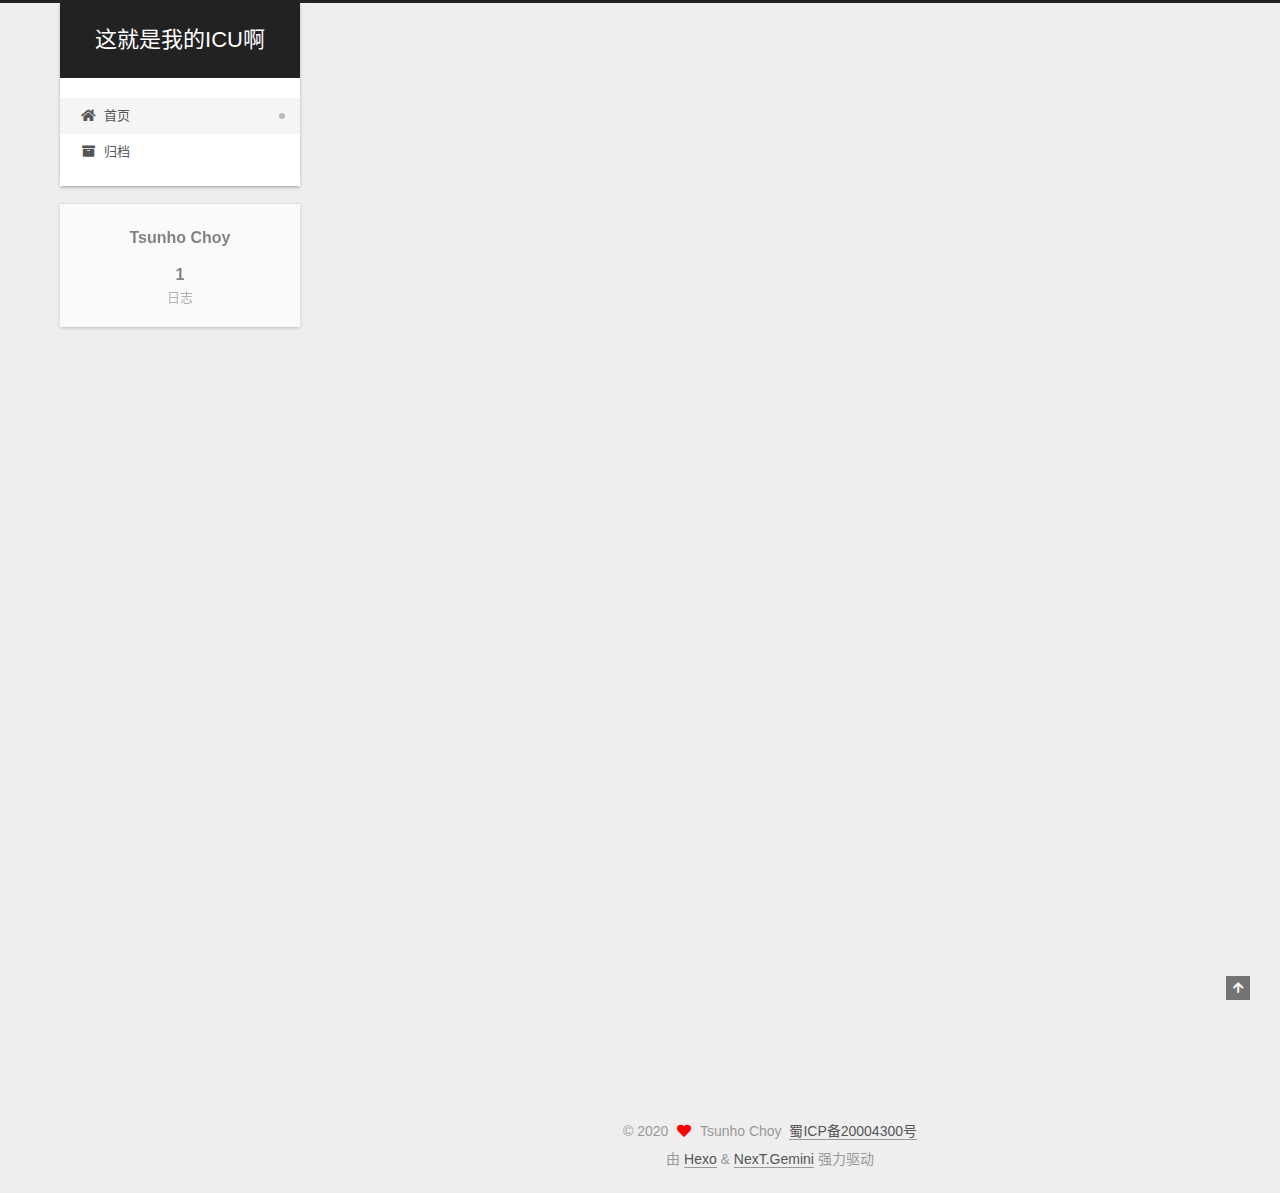
==== commit 8dca7729: "Site updated: 2020-10-05 12:14:13" ====
--- a/index.html
+++ b/index.html
@@ -1,5 +1,5 @@
 <!DOCTYPE html>
-<html lang="en">
+<html lang="zh-CN">
 <head>
   <meta charset="UTF-8">
 <meta name="viewport" content="width=device-width, initial-scale=1, maximum-scale=2">
@@ -17,15 +17,15 @@
 
 <script id="hexo-configurations">
     var NexT = window.NexT || {};
-    var CONFIG = {"hostname":"example.com","root":"/","scheme":"Muse","version":"7.8.0","exturl":false,"sidebar":{"position":"left","display":"post","padding":18,"offset":12,"onmobile":false},"copycode":{"enable":false,"show_result":false,"style":null},"back2top":{"enable":true,"sidebar":false,"scrollpercent":false},"bookmark":{"enable":false,"color":"#222","save":"auto"},"fancybox":false,"mediumzoom":false,"lazyload":false,"pangu":false,"comments":{"style":"tabs","active":null,"storage":true,"lazyload":false,"nav":null},"algolia":{"hits":{"per_page":10},"labels":{"input_placeholder":"Search for Posts","hits_empty":"We didn't find any results for the search: ${query}","hits_stats":"${hits} results found in ${time} ms"}},"localsearch":{"enable":false,"trigger":"auto","top_n_per_article":1,"unescape":false,"preload":false},"motion":{"enable":true,"async":false,"transition":{"post_block":"fadeIn","post_header":"slideDownIn","post_body":"slideDownIn","coll_header":"slideLeftIn","sidebar":"slideUpIn"}}};
+    var CONFIG = {"hostname":"example.com","root":"/","scheme":"Gemini","version":"7.8.0","exturl":false,"sidebar":{"position":"left","display":"post","padding":18,"offset":12,"onmobile":false},"copycode":{"enable":false,"show_result":false,"style":null},"back2top":{"enable":true,"sidebar":false,"scrollpercent":false},"bookmark":{"enable":false,"color":"#222","save":"auto"},"fancybox":false,"mediumzoom":false,"lazyload":false,"pangu":false,"comments":{"style":"tabs","active":null,"storage":true,"lazyload":false,"nav":null},"algolia":{"hits":{"per_page":10},"labels":{"input_placeholder":"Search for Posts","hits_empty":"We didn't find any results for the search: ${query}","hits_stats":"${hits} results found in ${time} ms"}},"localsearch":{"enable":false,"trigger":"auto","top_n_per_article":1,"unescape":false,"preload":false},"motion":{"enable":true,"async":false,"transition":{"post_block":"fadeIn","post_header":"slideDownIn","post_body":"slideDownIn","coll_header":"slideLeftIn","sidebar":"slideUpIn"}}};
   </script>
 
   <meta property="og:type" content="website">
-<meta property="og:title" content="Hexo">
+<meta property="og:title" content="这就是我的ICU啊">
 <meta property="og:url" content="http://example.com/index.html">
-<meta property="og:site_name" content="Hexo">
-<meta property="og:locale" content="en_US">
-<meta property="article:author" content="John Doe">
+<meta property="og:site_name" content="这就是我的ICU啊">
+<meta property="og:locale" content="zh_CN">
+<meta property="article:author" content="Tsunho Choy">
 <meta name="twitter:card" content="summary">
 
 <link rel="canonical" href="http://example.com/">
@@ -37,11 +37,11 @@
     sidebar: "",
     isHome : true,
     isPost : false,
-    lang   : 'en'
+    lang   : 'zh-CN'
   };
 </script>
 
-  <title>Hexo</title>
+  <title>这就是我的ICU啊</title>
   
 
 
@@ -81,7 +81,7 @@
     <header class="header" itemscope itemtype="http://schema.org/WPHeader">
       <div class="header-inner"><div class="site-brand-container">
   <div class="site-nav-toggle">
-    <div class="toggle" aria-label="Toggle navigation bar">
+    <div class="toggle" aria-label="切换导航栏">
       <span class="toggle-line toggle-line-first"></span>
       <span class="toggle-line toggle-line-middle"></span>
       <span class="toggle-line toggle-line-last"></span>
@@ -92,7 +92,7 @@
 
     <a href="/" class="brand" rel="start">
       <span class="logo-line-before"><i></i></span>
-      <h1 class="site-title">Hexo</h1>
+      <h1 class="site-title">这就是我的ICU啊</h1>
       <span class="logo-line-after"><i></i></span>
     </a>
   </div>
@@ -110,12 +110,12 @@
   <ul id="menu" class="main-menu menu">
         <li class="menu-item menu-item-home">
 
-    <a href="/" rel="section"><i class="fa fa-home fa-fw"></i>Home</a>
+    <a href="/" rel="section"><i class="fa fa-home fa-fw"></i>首页</a>
 
   </li>
         <li class="menu-item menu-item-archives">
 
-    <a href="/archives/" rel="section"><i class="fa fa-archive fa-fw"></i>Archives</a>
+    <a href="/archives/" rel="section"><i class="fa fa-archive fa-fw"></i>归档</a>
 
   </li>
   </ul>
@@ -144,17 +144,17 @@
       
   
   
-  <article itemscope itemtype="http://schema.org/Article" class="post-block" lang="en">
+  <article itemscope itemtype="http://schema.org/Article" class="post-block" lang="zh-CN">
     <link itemprop="mainEntityOfPage" href="http://example.com/2020/10/02/hello-world/">
 
     <span hidden itemprop="author" itemscope itemtype="http://schema.org/Person">
       <meta itemprop="image" content="/images/avatar.gif">
-      <meta itemprop="name" content="John Doe">
+      <meta itemprop="name" content="Tsunho Choy">
       <meta itemprop="description" content="">
     </span>
 
     <span hidden itemprop="publisher" itemscope itemtype="http://schema.org/Organization">
-      <meta itemprop="name" content="Hexo">
+      <meta itemprop="name" content="这就是我的ICU啊">
     </span>
       <header class="post-header">
         <h2 class="post-title" itemprop="name headline">
@@ -167,9 +167,9 @@
               <span class="post-meta-item-icon">
                 <i class="far fa-calendar"></i>
               </span>
-              <span class="post-meta-item-text">Posted on</span>
-
-              <time title="Created: 2020-10-02 14:26:37" itemprop="dateCreated datePublished" datetime="2020-10-02T14:26:37+08:00">2020-10-02</time>
+              <span class="post-meta-item-text">发表于</span>
+
+              <time title="创建时间：2020-10-02 14:26:37" itemprop="dateCreated datePublished" datetime="2020-10-02T14:26:37+08:00">2020-10-02</time>
             </span>
 
           
@@ -255,10 +255,10 @@
 
       <ul class="sidebar-nav motion-element">
         <li class="sidebar-nav-toc">
-          Table of Contents
+          文章目录
         </li>
         <li class="sidebar-nav-overview">
-          Overview
+          站点概览
         </li>
       </ul>
 
@@ -269,7 +269,7 @@
 
       <div class="site-overview-wrap sidebar-panel">
         <div class="site-author motion-element" itemprop="author" itemscope itemtype="http://schema.org/Person">
-  <p class="site-author-name" itemprop="name">John Doe</p>
+  <p class="site-author-name" itemprop="name">Tsunho Choy</p>
   <div class="site-description" itemprop="description"></div>
 </div>
 <div class="site-state-wrap motion-element">
@@ -278,7 +278,7 @@
           <a href="/archives/">
         
           <span class="site-state-item-count">1</span>
-          <span class="site-state-item-name">posts</span>
+          <span class="site-state-item-name">日志</span>
         </a>
       </div>
   </nav>
@@ -309,10 +309,10 @@
   <span class="with-love">
     <i class="fa fa-heart"></i>
   </span>
-  <span class="author" itemprop="copyrightHolder">John Doe</span>
+  <span class="author" itemprop="copyrightHolder">Tsunho Choy</span>
   <span>&nbsp;<a target="_blank" rel="noopener" href="http://www.miitbeian.gov.cn/">蜀ICP备20004300号</a></span>
 </div>
-  <div class="powered-by">Powered by <a href="https://hexo.io/" class="theme-link" rel="noopener" target="_blank">Hexo</a> & <a href="https://muse.theme-next.org/" class="theme-link" rel="noopener" target="_blank">NexT.Muse</a>
+  <div class="powered-by">由 <a href="https://hexo.io/" class="theme-link" rel="noopener" target="_blank">Hexo</a> & <a href="https://theme-next.org/" class="theme-link" rel="noopener" target="_blank">NexT.Gemini</a> 强力驱动
   </div>
 
         
@@ -338,7 +338,7 @@
 <script src="/js/motion.js"></script>
 
 
-<script src="/js/schemes/muse.js"></script>
+<script src="/js/schemes/pisces.js"></script>
 
 
 <script src="/js/next-boot.js"></script>
--- a/css/main.css
+++ b/css/main.css
@@ -1,5 +1,5 @@
 :root {
-  --body-bg-color: #fff;
+  --body-bg-color: #eee;
   --content-bg-color: #fff;
   --card-bg-color: #f5f5f5;
   --text-color: #555;
@@ -11,11 +11,11 @@
   --table-row-odd-bg-color: #f9f9f9;
   --table-row-hover-bg-color: #f5f5f5;
   --menu-item-bg-color: #f5f5f5;
-  --btn-default-bg: #222;
-  --btn-default-color: #fff;
-  --btn-default-border-color: #222;
-  --btn-default-hover-bg: #fff;
-  --btn-default-hover-color: #222;
+  --btn-default-bg: #fff;
+  --btn-default-color: #555;
+  --btn-default-border-color: #555;
+  --btn-default-hover-bg: #222;
+  --btn-default-hover-color: #fff;
   --btn-default-hover-border-color: #222;
 }
 html {
@@ -314,7 +314,7 @@
 .btn {
   background: var(--btn-default-bg);
   border: 2px solid var(--btn-default-border-color);
-  border-radius: 0;
+  border-radius: 2px;
   color: var(--btn-default-color);
   display: inline-block;
   font-size: 0.875em;
@@ -921,16 +921,16 @@
 }
 .main-inner {
   margin: 0 auto;
-  width: 700px;
+  width: calc(100% - 20px);
 }
 @media (min-width: 1200px) {
   .main-inner {
-    width: 800px;
+    width: 1160px;
   }
 }
 @media (min-width: 1600px) {
   .main-inner {
-    width: 900px;
+    width: 73%;
   }
 }
 @media (max-width: 767px) {
@@ -943,16 +943,16 @@
 }
 .header-inner {
   margin: 0 auto;
-  width: 700px;
+  width: calc(100% - 20px);
 }
 @media (min-width: 1200px) {
   .header-inner {
-    width: 800px;
+    width: 1160px;
   }
 }
 @media (min-width: 1600px) {
   .header-inner {
-    width: 900px;
+    width: 73%;
   }
 }
 .site-brand-container {
@@ -991,7 +991,7 @@
   margin: 0;
 }
 .site-subtitle {
-  color: #999;
+  color: #ddd;
   font-size: 0.8125em;
   margin: 10px 0;
 }
@@ -1136,22 +1136,22 @@
   display: inline-block;
 }
 .site-author-image {
-  border: 2px solid #333;
+  border: 1px solid #eee;
   display: block;
   margin: 0 auto;
-  max-width: 96px;
+  max-width: 120px;
   padding: 2px;
 }
 .site-author-name {
-  color: #f5f5f5;
-  font-weight: normal;
-  margin: 5px 0 0;
+  color: var(--text-color);
+  font-weight: 600;
+  margin: 0;
   text-align: center;
 }
 .site-description {
   color: #999;
-  font-size: 1em;
-  margin-top: 5px;
+  font-size: 0.8125em;
+  margin-top: 0;
   text-align: center;
 }
 .links-of-author {
@@ -1168,7 +1168,7 @@
 }
 .links-of-author a::before,
 .links-of-author span.exturl::before {
-  background: #ffb3ff;
+  background: #60ffff;
   border-radius: 50%;
   content: ' ';
   display: inline-block;
@@ -1246,7 +1246,7 @@
 }
 .sidebar-nav li {
   border-bottom: 1px solid transparent;
-  color: #666;
+  color: var(--text-color);
   cursor: pointer;
   display: inline-block;
   font-size: 0.875em;
@@ -1255,14 +1255,14 @@
   margin-left: 10px;
 }
 .sidebar-nav li:hover {
-  color: #f5f5f5;
+  color: #fc6423;
 }
 .sidebar-nav .sidebar-nav-active {
-  border-bottom-color: #87daff;
-  color: #87daff;
+  border-bottom-color: #fc6423;
+  color: #fc6423;
 }
 .sidebar-nav .sidebar-nav-active:hover {
-  color: #87daff;
+  color: #fc6423;
 }
 .sidebar-panel {
   display: none;
@@ -1291,7 +1291,7 @@
   }
 }
 .sidebar-toggle:hover .toggle-line {
-  background: #87daff;
+  background: #fc6423;
 }
 .post-toc {
   font-size: 0.875em;
@@ -1330,14 +1330,14 @@
   display: block;
 }
 .post-toc .nav .active > a {
-  border-bottom-color: #87daff;
-  color: #87daff;
+  border-bottom-color: #fc6423;
+  color: #fc6423;
 }
 .post-toc .nav .active-current > a {
-  color: #87daff;
+  color: #fc6423;
 }
 .post-toc .nav .active-current > a:hover {
-  color: #87daff;
+  color: #fc6423;
 }
 .site-state {
   display: flex;
@@ -1352,20 +1352,20 @@
   padding: 0 15px;
 }
 .site-state-item:not(:first-child) {
-  border-left: 1px solid #333;
+  border-left: 1px solid #eee;
 }
 .site-state-item a {
   border-bottom: none;
 }
 .site-state-item-count {
   display: block;
-  font-size: 1.25em;
+  font-size: 1em;
   font-weight: 600;
   text-align: center;
 }
 .site-state-item-name {
-  color: inherit;
-  font-size: 0.875em;
+  color: #999;
+  font-size: 0.8125em;
 }
 .footer {
   color: #999;
@@ -1382,16 +1382,16 @@
   box-sizing: border-box;
   margin: 0 auto;
   text-align: center;
-  width: 700px;
+  width: calc(100% - 20px);
 }
 @media (min-width: 1200px) {
   .footer-inner {
-    width: 800px;
+    width: 1160px;
   }
 }
 @media (min-width: 1600px) {
   .footer-inner {
-    width: 900px;
+    width: 73%;
   }
 }
 .languages {
@@ -1489,7 +1489,7 @@
   color: #fff;
   cursor: pointer;
   left: 30px;
-  opacity: 1;
+  opacity: 0.6;
   padding: 0 6px;
   position: fixed;
   transition-property: bottom;
@@ -1500,10 +1500,10 @@
   display: none;
 }
 .back-to-top:hover {
-  color: #87daff;
+  color: #fc6423;
 }
 .back-to-top.back-to-top-on {
-  bottom: 19px;
+  bottom: 30px;
 }
 @media (max-width: 991px) {
   .back-to-top {
@@ -2141,151 +2141,425 @@
 .tag-cloud a:hover {
   color: var(--link-hover-color) !important;
 }
-@media (max-width: 767px) {
-  .header-inner,
-  .main-inner,
+.header {
+  margin: 0 auto;
+  position: relative;
+  width: calc(100% - 20px);
+}
+@media (min-width: 1200px) {
+  .header {
+    width: 1160px;
+  }
+}
+@media (min-width: 1600px) {
+  .header {
+    width: 73%;
+  }
+}
+@media (max-width: 991px) {
+  .header {
+    width: auto;
+  }
+}
+.header-inner {
+  background: var(--content-bg-color);
+  border-radius: initial;
+  box-shadow: 0 2px 2px 0 rgba(0,0,0,0.12), 0 3px 1px -2px rgba(0,0,0,0.06), 0 1px 5px 0 rgba(0,0,0,0.12);
+  overflow: hidden;
+  padding: 0;
+  position: absolute;
+  top: 0;
+  width: 240px;
+}
+@media (min-width: 1200px) {
+  .header-inner {
+    width: 240px;
+  }
+}
+@media (max-width: 991px) {
+  .header-inner {
+    border-radius: initial;
+    position: relative;
+    width: auto;
+  }
+}
+.main-inner {
+  align-items: flex-start;
+  display: flex;
+  justify-content: space-between;
+  flex-direction: row-reverse;
+}
+@media (max-width: 991px) {
+  .main-inner {
+    width: auto;
+  }
+}
+.content-wrap {
+  background: var(--content-bg-color);
+  border-radius: initial;
+  box-shadow: 0 2px 2px 0 rgba(0,0,0,0.12), 0 3px 1px -2px rgba(0,0,0,0.06), 0 1px 5px 0 rgba(0,0,0,0.12);
+  box-sizing: border-box;
+  padding: 40px;
+  width: calc(100% - 252px);
+}
+@media (max-width: 991px) {
+  .content-wrap {
+    border-radius: initial;
+    padding: 20px;
+    width: 100%;
+  }
+}
+.footer-inner {
+  padding-left: 260px;
+}
+.back-to-top {
+  left: auto;
+  right: 30px;
+}
+@media (max-width: 991px) {
+  .back-to-top {
+    right: 20px;
+  }
+}
+@media (max-width: 991px) {
   .footer-inner {
+    padding-left: 0;
+    padding-right: 0;
     width: auto;
   }
 }
-.header-inner {
-  padding-top: 100px;
-}
-@media (max-width: 767px) {
-  .header-inner {
-    padding-top: 50px;
-  }
-}
-.main-inner {
-  padding-bottom: 60px;
-}
-.content {
-  padding-top: 70px;
-}
-@media (max-width: 767px) {
-  .content {
-    padding-top: 35px;
-  }
-}
-embed {
+.site-brand-container {
+  background: #222;
+}
+@media (max-width: 991px) {
+  .site-brand-container {
+    box-shadow: 0 0 16px rgba(0,0,0,0.5);
+  }
+}
+.site-meta {
+  padding: 20px 0;
+}
+.brand {
+  padding: 0;
+}
+.site-subtitle {
+  margin: 10px 10px 0;
+}
+.custom-logo-image {
+  margin-top: 20px;
+}
+@media (max-width: 991px) {
+  .custom-logo-image {
+    display: none;
+  }
+}
+@media (min-width: 768px) and (max-width: 991px) {
+  .site-nav-toggle,
+  .site-nav-right {
+    display: flex;
+    flex-direction: column;
+    justify-content: center;
+  }
+}
+.site-nav-toggle .toggle,
+.site-nav-right .toggle {
+  color: #fff;
+}
+.site-nav-toggle .toggle .toggle-line,
+.site-nav-right .toggle .toggle-line {
+  background: #fff;
+}
+@media (min-width: 768px) and (max-width: 991px) {
+  .site-nav {
+    display: none;
+  }
+}
+.menu .menu-item {
   display: block;
-  margin: 0 auto 25px auto;
-}
-.custom-logo .site-meta-headline {
-  text-align: center;
-}
-.custom-logo .site-title {
-  color: #222;
-  margin: 10px auto 0;
-}
-.custom-logo .site-title a {
-  border: 0;
-}
-.custom-logo-image {
-  background: #fff;
-  margin: 0 auto;
-  max-width: 150px;
-  padding: 5px;
-}
-.brand {
-  background: var(--btn-default-bg);
-}
-@media (max-width: 767px) {
-  .site-nav {
-    border-bottom: 1px solid #ddd;
-    border-top: 1px solid #ddd;
-    left: 0;
-    margin: 0;
-    padding: 0;
-    width: 100%;
-  }
-}
-@media (max-width: 767px) {
-  .menu {
-    text-align: left;
-  }
-}
-.menu-item-active a,
-.menu .menu-item a:hover,
-.menu .menu-item span.exturl:hover {
-  background: transparent;
-  border-bottom: 1px solid var(--link-hover-color) !important;
-}
-@media (max-width: 767px) {
-  .menu-item-active a,
-  .menu .menu-item a:hover,
-  .menu .menu-item span.exturl:hover {
-    border-bottom: 1px dotted #ddd !important;
-  }
-}
-@media (max-width: 767px) {
-  .menu .menu-item {
-    margin: 0 10px;
-  }
+  margin: 0;
 }
 .menu .menu-item a,
 .menu .menu-item span.exturl {
-  border-bottom: 1px solid transparent;
-}
-@media (max-width: 767px) {
-  .menu .menu-item a,
-  .menu .menu-item span.exturl {
-    padding: 5px 10px;
-  }
-}
-@media (min-width: 768px) {
-  .menu .menu-item .fa,
-  .menu .menu-item .fab,
-  .menu .menu-item .far,
-  .menu .menu-item .fas {
-    display: block;
-    line-height: 2;
-    margin-right: 0;
-    width: 100%;
+  padding: 5px 20px;
+  position: relative;
+  text-align: left;
+  transition-property: background-color;
+}
+@media (max-width: 991px) {
+  .menu .menu-item.menu-item-search {
+    display: none;
   }
 }
 .menu .menu-item .badge {
-  background: #eee;
-  padding: 1px 4px;
+  background: #ccc;
+  border-radius: 10px;
+  color: #fff;
+  float: right;
+  padding: 2px 5px;
+  text-shadow: 1px 1px 0 rgba(0,0,0,0.1);
+  vertical-align: middle;
+}
+.main-menu .menu-item-active a::after {
+  background: #bbb;
+  border-radius: 50%;
+  content: ' ';
+  height: 6px;
+  margin-top: -3px;
+  position: absolute;
+  right: 15px;
+  top: 50%;
+  width: 6px;
 }
 .sub-menu {
-  margin: 10px 0;
+  background: var(--content-bg-color);
+  border-bottom: 1px solid #ddd;
+  margin: 0;
+  padding: 6px 0;
 }
 .sub-menu .menu-item {
   display: inline-block;
 }
+.sub-menu .menu-item a,
+.sub-menu .menu-item span.exturl {
+  background: transparent;
+  margin: 5px 10px;
+  padding: initial;
+}
+.sub-menu .menu-item a:hover,
+.sub-menu .menu-item span.exturl:hover {
+  background: transparent;
+  color: #fc6423;
+}
+.sub-menu .menu-item-active a {
+  border-bottom-color: #fc6423;
+  color: #fc6423;
+}
+.sub-menu .menu-item-active a:hover {
+  border-bottom-color: #fc6423;
+}
 .sidebar {
-  left: -320px;
-}
-.sidebar.sidebar-active {
-  left: 0;
-}
-.sidebar {
-  width: 320px;
-  z-index: 1200;
-  transition-delay: 0s;
-  transition-duration: 0.2s;
-  transition-timing-function: ease-out;
-}
-.sidebar a,
-.sidebar span.exturl {
-  border-bottom-color: #555;
-  color: #999;
-}
-.sidebar a:hover,
-.sidebar span.exturl:hover {
-  border-bottom-color: #eee;
-  color: #eee;
-}
-.links-of-blogroll-item {
-  padding: 2px 10px;
-}
-.links-of-blogroll-item a,
-.links-of-blogroll-item span.exturl {
+  background: var(--body-bg-color);
+  box-shadow: none;
+  margin-top: 100%;
+  position: static;
+  width: 240px;
+}
+@media (max-width: 991px) {
+  .sidebar {
+    display: none;
+  }
+}
+.sidebar-toggle {
+  display: none;
+}
+.sidebar-inner {
+  background: var(--content-bg-color);
+  border-radius: initial;
+  box-shadow: 0 2px 2px 0 rgba(0,0,0,0.12), 0 3px 1px -2px rgba(0,0,0,0.06), 0 1px 5px 0 rgba(0,0,0,0.12), 0 -1px 0.5px 0 rgba(0,0,0,0.09);
+  box-sizing: border-box;
+  color: var(--text-color);
+  width: 240px;
+  opacity: 0;
+}
+.sidebar-inner.affix {
+  position: fixed;
+  top: 12px;
+}
+.sidebar-inner.affix-bottom {
+  position: absolute;
+}
+.site-state-item {
+  padding: 0 10px;
+}
+.sidebar-button {
+  border-bottom: 1px dotted #ccc;
+  border-top: 1px dotted #ccc;
+  margin-top: 10px;
+  text-align: center;
+}
+.sidebar-button a {
+  border: 0;
+  color: #fc6423;
+  display: block;
+}
+.sidebar-button a:hover {
+  background: none;
+  border: 0;
+  color: #e34603;
+}
+.sidebar-button a:hover .fa,
+.sidebar-button a:hover .fab,
+.sidebar-button a:hover .far,
+.sidebar-button a:hover .fas {
+  color: #e34603;
+}
+.links-of-author {
+  display: flex;
+  flex-wrap: wrap;
+  margin-top: 10px;
+  justify-content: center;
+}
+.links-of-author-item {
+  margin: 5px 0 0;
+  width: 50%;
+}
+.links-of-author-item a,
+.links-of-author-item span.exturl {
   box-sizing: border-box;
   display: inline-block;
-  max-width: 280px;
+  margin-bottom: 0;
+  margin-right: 0;
+  max-width: 216px;
   overflow: hidden;
+  padding: 0 5px;
   text-overflow: ellipsis;
   white-space: nowrap;
 }
+.links-of-author-item a,
+.links-of-author-item span.exturl {
+  border-bottom: none;
+  display: block;
+  text-decoration: none;
+}
+.links-of-author-item a::before,
+.links-of-author-item span.exturl::before {
+  display: none;
+}
+.links-of-author-item a:hover,
+.links-of-author-item span.exturl:hover {
+  background: var(--body-bg-color);
+  border-radius: 4px;
+}
+.links-of-author-item .fa,
+.links-of-author-item .fab,
+.links-of-author-item .far,
+.links-of-author-item .fas {
+  margin-right: 2px;
+}
+.links-of-blogroll-item {
+  padding: 0;
+}
+.content-wrap {
+  background: initial;
+  box-shadow: initial;
+  padding: initial;
+}
+.post-block {
+  background: var(--content-bg-color);
+  border-radius: initial;
+  box-shadow: 0 2px 2px 0 rgba(0,0,0,0.12), 0 3px 1px -2px rgba(0,0,0,0.06), 0 1px 5px 0 rgba(0,0,0,0.12);
+  padding: 40px;
+}
+.post-block + .post-block {
+  border-radius: initial;
+  box-shadow: 0 2px 2px 0 rgba(0,0,0,0.12), 0 3px 1px -2px rgba(0,0,0,0.06), 0 1px 5px 0 rgba(0,0,0,0.12), 0 -1px 0.5px 0 rgba(0,0,0,0.09);
+  margin-top: 12px;
+}
+.comments {
+  background: var(--content-bg-color);
+  border-radius: initial;
+  box-shadow: 0 2px 2px 0 rgba(0,0,0,0.12), 0 3px 1px -2px rgba(0,0,0,0.06), 0 1px 5px 0 rgba(0,0,0,0.12), 0 -1px 0.5px 0 rgba(0,0,0,0.09);
+  margin-top: 12px;
+  padding: 40px;
+}
+.tabs-comment {
+  margin-top: 1em;
+}
+.content {
+  padding-top: initial;
+}
+.post-eof {
+  display: none;
+}
+.pagination {
+  background: var(--content-bg-color);
+  border-radius: initial;
+  border-top: initial;
+  box-shadow: 0 2px 2px 0 rgba(0,0,0,0.12), 0 3px 1px -2px rgba(0,0,0,0.06), 0 1px 5px 0 rgba(0,0,0,0.12), 0 -1px 0.5px 0 rgba(0,0,0,0.09);
+  margin: 12px 0 0;
+  padding: 10px 0 10px;
+}
+.pagination .prev,
+.pagination .next,
+.pagination .page-number {
+  margin-bottom: initial;
+  top: initial;
+}
+.main {
+  padding-bottom: initial;
+}
+.footer {
+  bottom: auto;
+}
+.sub-menu {
+  border-bottom: initial;
+  box-shadow: 0 2px 2px 0 rgba(0,0,0,0.12), 0 3px 1px -2px rgba(0,0,0,0.06), 0 1px 5px 0 rgba(0,0,0,0.12);
+}
+.sub-menu + .content .post-block {
+  box-shadow: 0 2px 2px 0 rgba(0,0,0,0.12), 0 3px 1px -2px rgba(0,0,0,0.06), 0 1px 5px 0 rgba(0,0,0,0.12), 0 -1px 0.5px 0 rgba(0,0,0,0.09);
+  margin-top: 12px;
+}
+@media (min-width: 768px) and (max-width: 991px) {
+  .sub-menu + .content .post-block {
+    margin-top: 10px;
+  }
+}
+@media (max-width: 767px) {
+  .sub-menu + .content .post-block {
+    margin-top: 8px;
+  }
+}
+.post-body h1,
+.post-body h2 {
+  border-bottom: 1px solid #eee;
+}
+.post-body h3 {
+  border-bottom: 1px dotted #eee;
+}
+@media (min-width: 768px) and (max-width: 991px) {
+  .content-wrap {
+    padding: 10px;
+  }
+  .posts-expand .post-button {
+    margin-top: 20px;
+  }
+  .post-block {
+    border-radius: initial;
+    box-shadow: 0 2px 2px 0 rgba(0,0,0,0.12), 0 3px 1px -2px rgba(0,0,0,0.06), 0 1px 5px 0 rgba(0,0,0,0.12), 0 -1px 0.5px 0 rgba(0,0,0,0.09);
+    padding: 20px;
+  }
+  .post-block + .post-block {
+    margin-top: 10px;
+  }
+  .comments {
+    margin-top: 10px;
+    padding: 10px 20px;
+  }
+  .pagination {
+    margin: 10px 0 0;
+  }
+}
+@media (max-width: 767px) {
+  .content-wrap {
+    padding: 8px;
+  }
+  .posts-expand .post-button {
+    margin: 12px 0;
+  }
+  .post-block {
+    border-radius: initial;
+    box-shadow: 0 2px 2px 0 rgba(0,0,0,0.12), 0 3px 1px -2px rgba(0,0,0,0.06), 0 1px 5px 0 rgba(0,0,0,0.12), 0 -1px 0.5px 0 rgba(0,0,0,0.09);
+    min-height: auto;
+    padding: 12px;
+  }
+  .post-block + .post-block {
+    margin-top: 8px;
+  }
+  .comments {
+    margin-top: 8px;
+    padding: 10px 12px;
+  }
+  .pagination {
+    margin: 8px 0 0;
+  }
+}
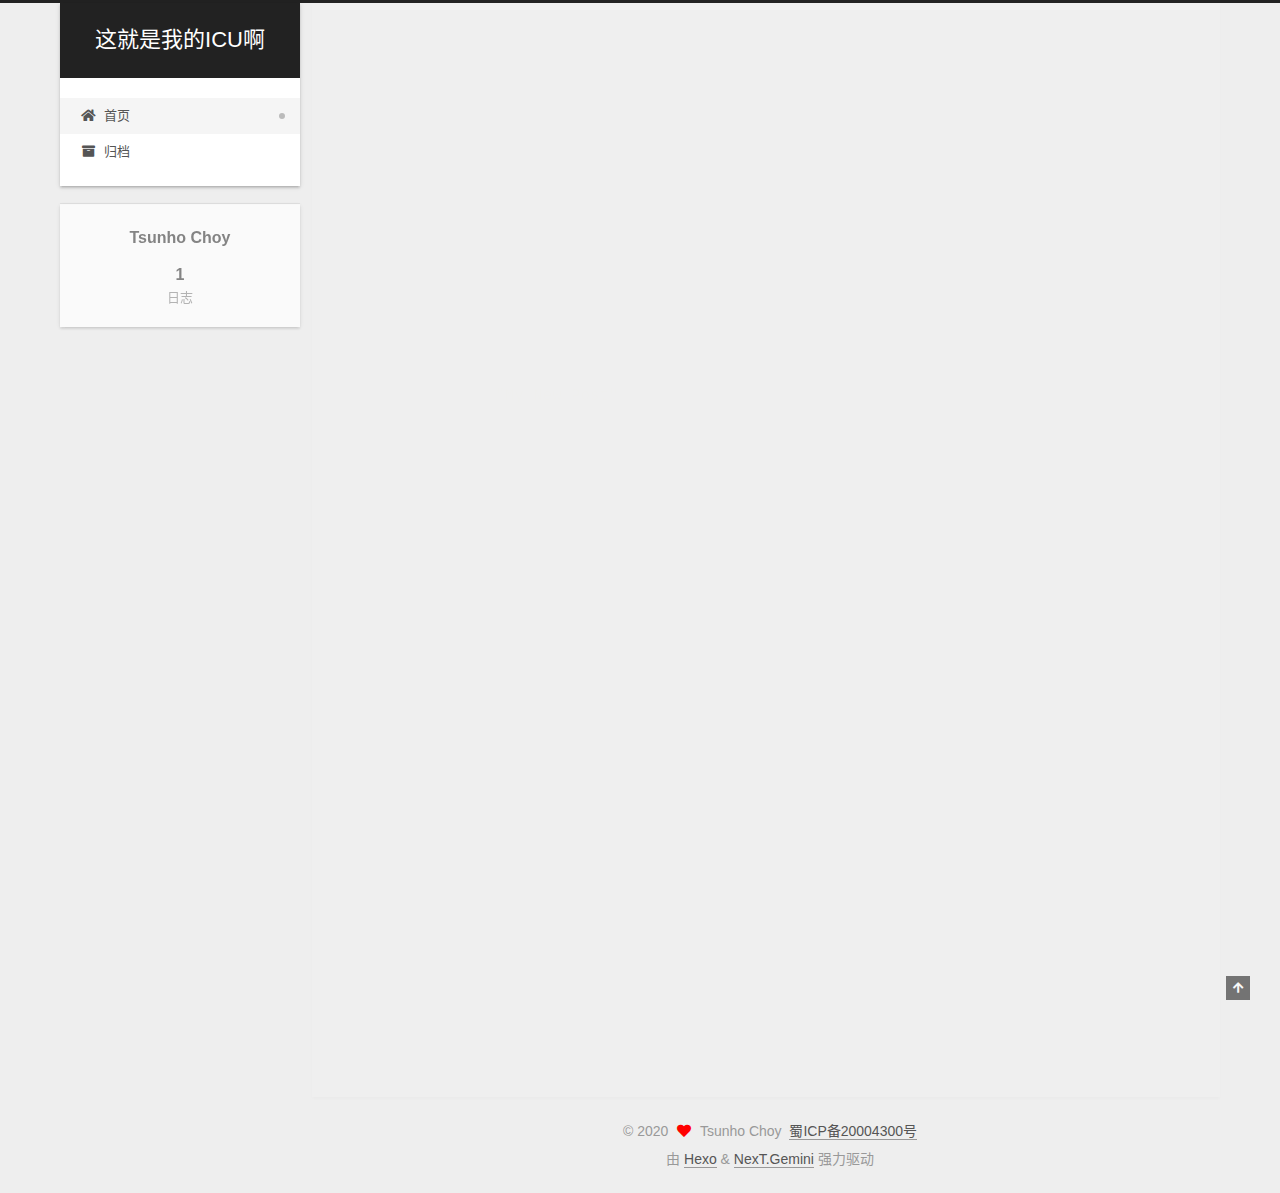
==== commit 038339e8: "Site updated: 2020-10-05 17:51:52" ====
--- a/index.html
+++ b/index.html
@@ -310,7 +310,7 @@
     <i class="fa fa-heart"></i>
   </span>
   <span class="author" itemprop="copyrightHolder">Tsunho Choy</span>
-  <span>&nbsp;<a target="_blank" rel="noopener" href="http://www.miitbeian.gov.cn/">蜀ICP备20004300号</a></span>
+  <span>&nbsp;<a target="_blank" rel="noopener" href="https://beian.miit.gov.cn/">蜀ICP备20004300号</a></span>
 </div>
   <div class="powered-by">由 <a href="https://hexo.io/" class="theme-link" rel="noopener" target="_blank">Hexo</a> & <a href="https://theme-next.org/" class="theme-link" rel="noopener" target="_blank">NexT.Gemini</a> 强力驱动
   </div>
--- a/css/main.css
+++ b/css/main.css
@@ -1168,7 +1168,7 @@
 }
 .links-of-author a::before,
 .links-of-author span.exturl::before {
-  background: #60ffff;
+  background: #2a2ee4;
   border-radius: 50%;
   content: ' ';
   display: inline-block;
